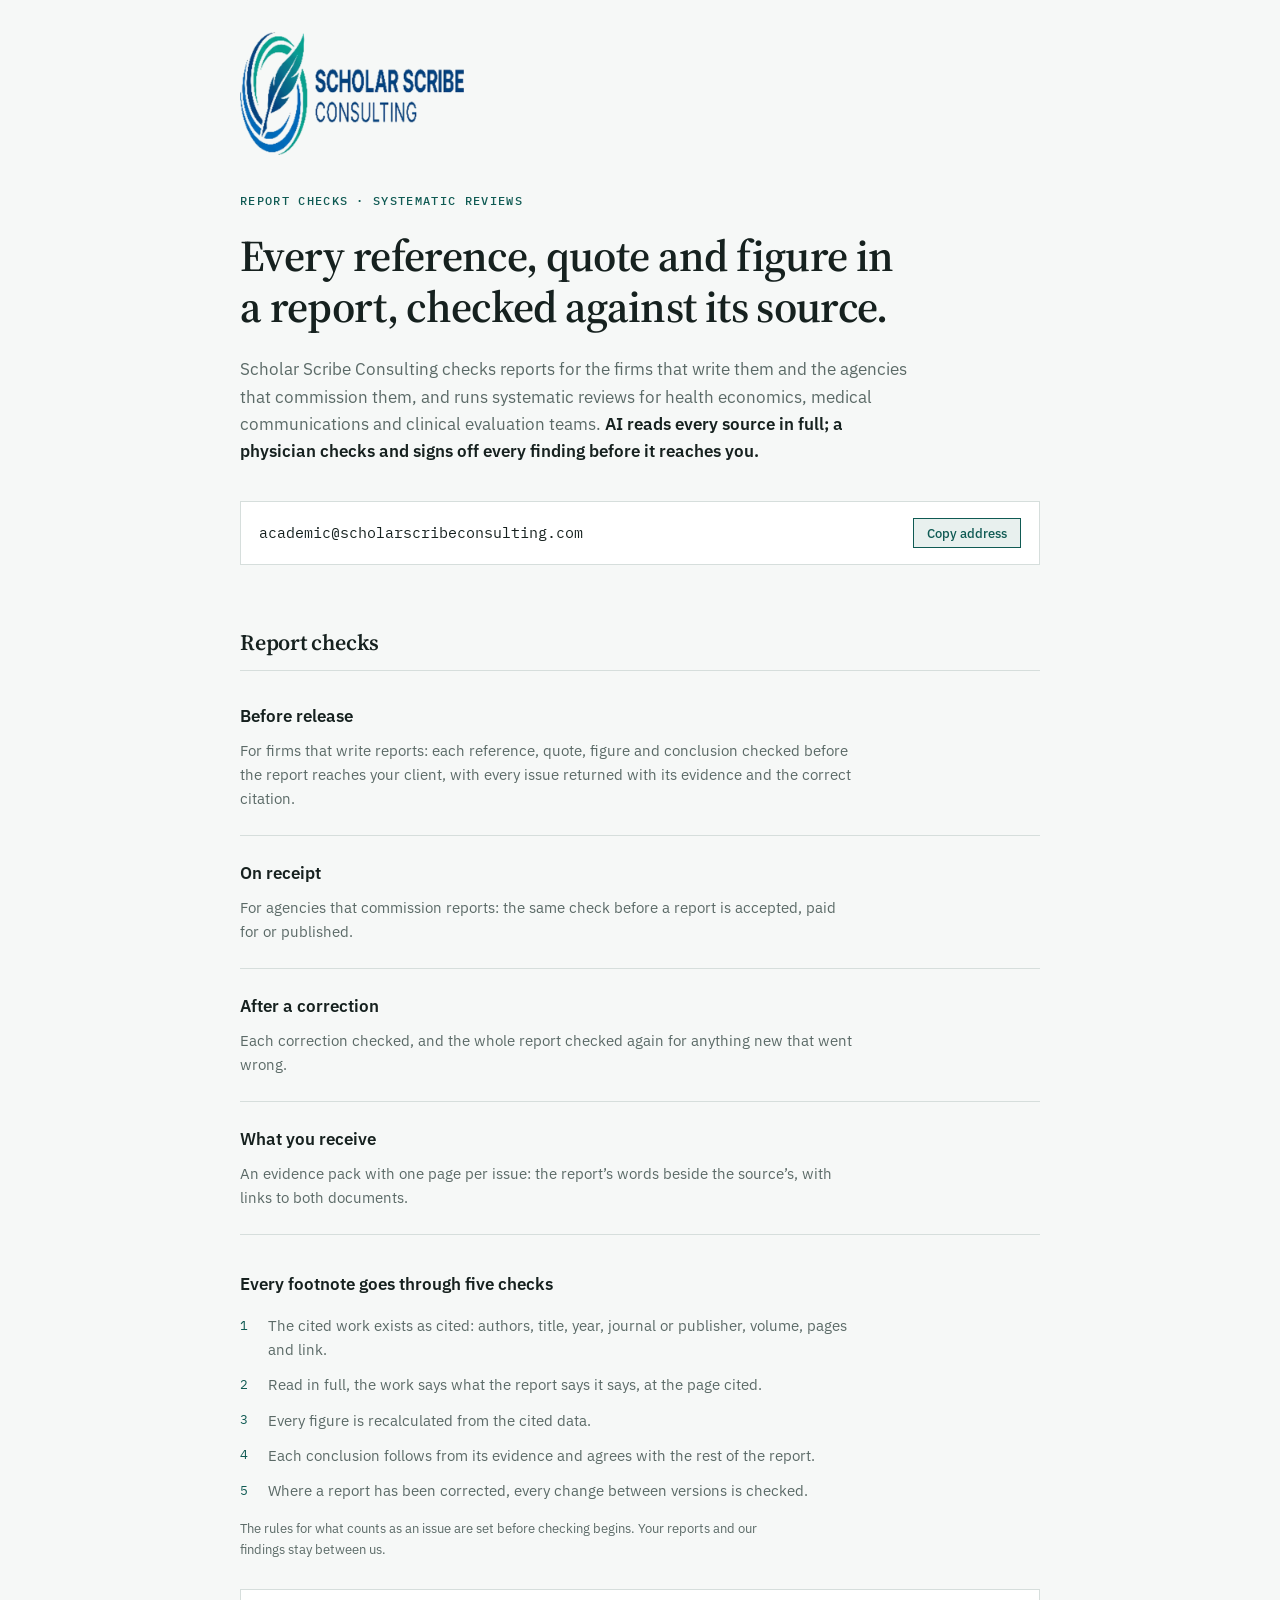
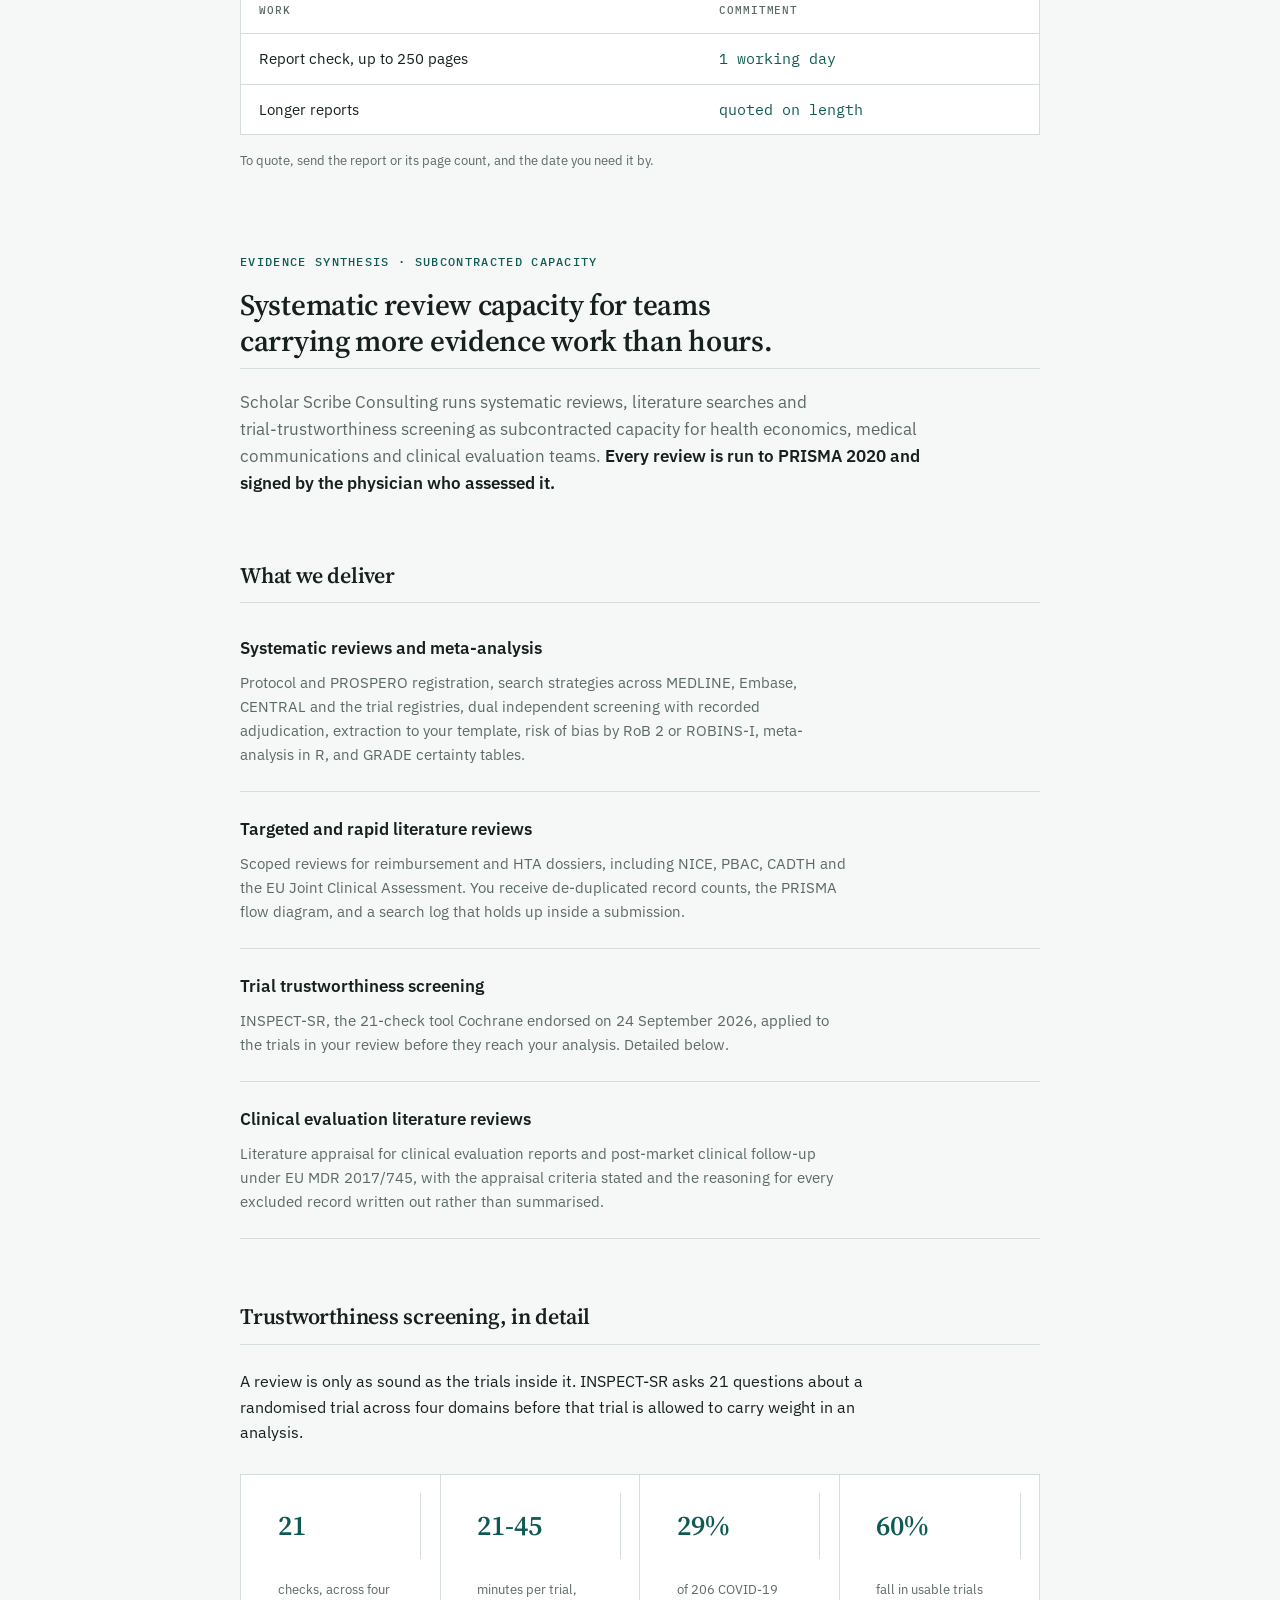
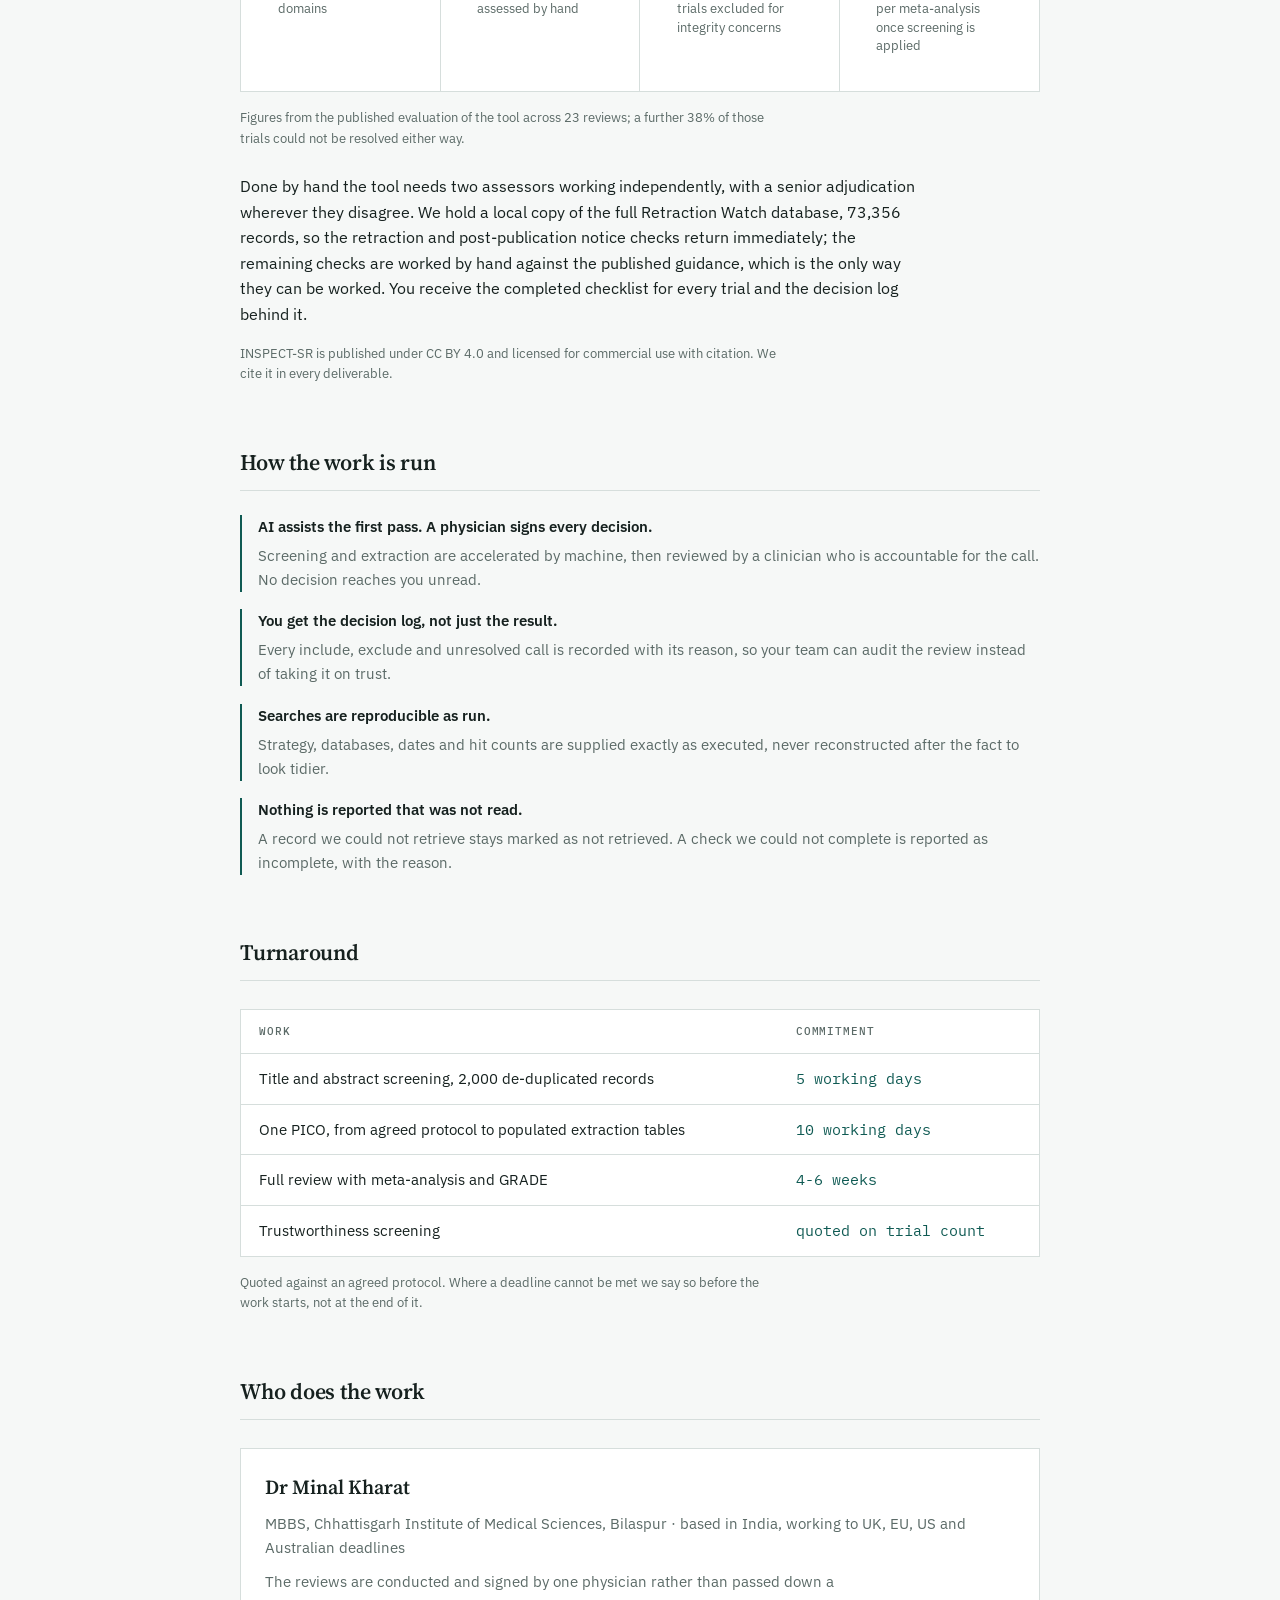
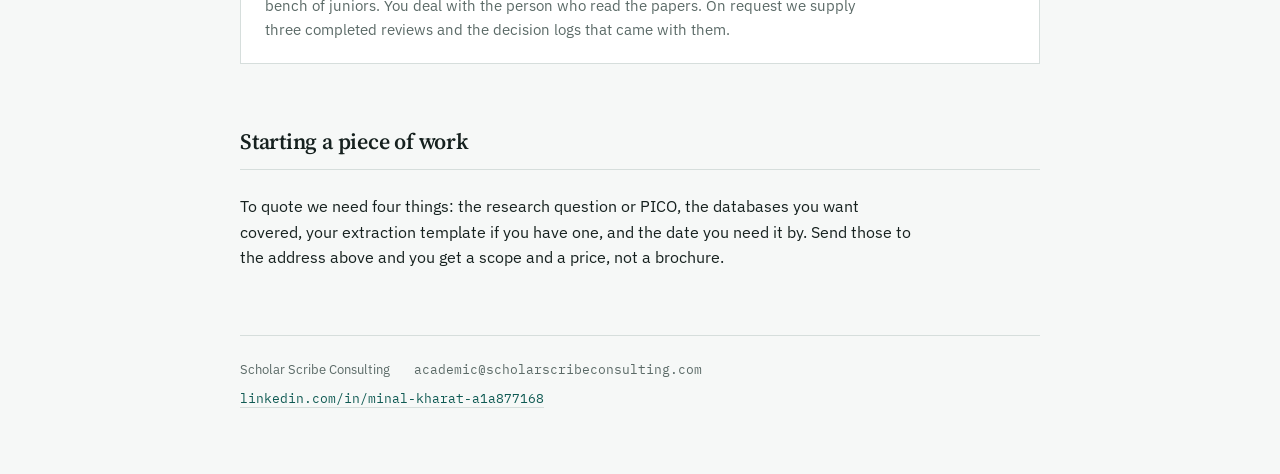
==== index.html @ b0160345 "Scholar Scribe Consulting site Report checks and systematic reviews, with the firm's logo.  Co-Autho" ====
<!doctype html>
<html lang="en">
<head>
<meta charset="utf-8">
<meta name="viewport" content="width=device-width, initial-scale=1">
<title>Scholar Scribe Consulting</title>
<meta name="description" content="Report checks and systematic reviews. Every reference, quote and figure checked against its source, and every finding signed off by a physician.">
<link rel="canonical" href="https://scholarscribeconsulting.com/">
<link rel="icon" type="image/png" href="favicon.png">
<link rel="apple-touch-icon" href="apple-touch-icon.png">
<meta property="og:type" content="website">
<meta property="og:url" content="https://scholarscribeconsulting.com/">
<meta property="og:title" content="Scholar Scribe Consulting">
<meta property="og:description" content="Report checks and systematic reviews. Every reference, quote and figure checked against its source, and every finding signed off by a physician.">
<meta property="og:image" content="https://scholarscribeconsulting.com/preview.jpg">
<meta name="twitter:card" content="summary_large_image">
<meta name="theme-color" content="#f6f8f7">
<link rel="stylesheet" href="https://fonts.googleapis.com/css2?family=Source+Serif+4:opsz,wght@8..60,400;8..60,600;8..60,700&family=IBM+Plex+Sans:wght@400;500;600&family=IBM+Plex+Mono:wght@400;500&display=swap">
<style>
  /* Layout: one 68ch column of running prose, broken by full-width rule-bound grids
     (the deliverables lists and the turnaround tables), in the manner of a methods document. */
  :root {
    --bg:        #f6f8f7;
    --surface:   #ffffff;
    --fg:        #16211f;
    --muted:     #5b6a67;
    --line:      #d6dedc;
    --accent:    #0f5a53;
    --accent-bg: #e8f0ee;
    --flag:      #8a4b12;
    --flag-bg:   #fbf1e5;

    --serif: "Source Serif 4", Georgia, "Times New Roman", serif;
    --sans:  "IBM Plex Sans", "Segoe UI", system-ui, sans-serif;
    --mono:  "IBM Plex Mono", ui-monospace, "Cascadia Mono", Consolas, monospace;
  }
  @media (prefers-color-scheme: dark) {
    :root:not([data-theme="light"]) {
      --bg:        #0f1413;
      --surface:   #171f1d;
      --fg:        #e7ecea;
      --muted:     #9bA8a5;
      --line:      #2a3634;
      --accent:    #5fb8aa;
      --accent-bg: #14302c;
      --flag:      #e0a569;
      --flag-bg:   #2a1f12;
      color-scheme: dark;
    }
  }
  :root[data-theme="dark"] {
    --bg:        #0f1413;
    --surface:   #171f1d;
    --fg:        #e7ecea;
    --muted:     #9bA8a5;
    --line:      #2a3634;
    --accent:    #5fb8aa;
    --accent-bg: #14302c;
    --flag:      #e0a569;
    --flag-bg:   #2a1f12;
    color-scheme: dark;
  }

  body {
    margin: 0;
    background: var(--bg);
    color: var(--fg);
    font-family: var(--sans);
    font-size: 16px;
    line-height: 1.6;
    -webkit-font-smoothing: antialiased;
  }
  .wrap {
    max-width: 50rem;
    margin: 0 auto;
    padding-left: 1.5rem;
    padding-right: 1.5rem;
    padding-block: 2rem 4rem;
  }
  p { margin: 0; max-width: 68ch; }
  h1, h2, h3 { margin: 0; font-family: var(--serif); text-wrap: balance; font-weight: 600; }

  .brand { margin: 0 0 2.25rem; }
  .brand img { display: block; width: 14rem; max-width: 70%; height: auto; }
  @media (prefers-color-scheme: dark) {
    :root:not([data-theme="light"]) .brand img { background: #ffffff; padding: 0.4rem 0.7rem; border-radius: 4px; }
  }
  :root[data-theme="dark"] .brand img { background: #ffffff; padding: 0.4rem 0.7rem; border-radius: 4px; }

  .eyebrow {
    font-family: var(--mono);
    font-size: 0.75rem;
    font-weight: 500;
    letter-spacing: 0.11em;
    text-transform: uppercase;
    color: var(--accent);
    margin: 0 0 1.25rem;
  }
  h1 { font-size: clamp(1.85rem, 5.2vw, 2.75rem); line-height: 1.16; letter-spacing: -0.015em; }
  .lede { margin-top: 1.5rem; font-size: 1.0625rem; color: var(--muted); }
  .lede b { color: var(--fg); font-weight: 600; }

  .contact {
    margin-top: 2.25rem;
    border: 1px solid var(--line);
    background: var(--surface);
    padding: 1rem 1.15rem;
    display: flex;
    flex-wrap: wrap;
    align-items: center;
    gap: 0.75rem 1.25rem;
  }
  .contact .addr { font-family: var(--mono); font-size: 0.9375rem; user-select: all; min-width: 0; overflow-wrap: anywhere; }
  .contact button {
    font-family: var(--sans);
    font-size: 0.8125rem;
    font-weight: 500;
    color: var(--accent);
    background: var(--accent-bg);
    border: 1px solid var(--accent);
    padding: 0.35rem 0.8rem;
    cursor: pointer;
    margin-left: auto;
  }
  .contact button:focus-visible { outline: 2px solid var(--accent); outline-offset: 2px; }

  section { margin-top: 3.75rem; }
  h2 {
    font-size: 1.375rem;
    padding-bottom: 0.6rem;
    border-bottom: 1px solid var(--line);
    letter-spacing: -0.01em;
  }
  .after-h2 { margin-top: 1.5rem; }
  .part { margin-top: 5rem; }
  .part .eyebrow { margin-bottom: 1rem; }
  .part h2 { font-size: clamp(1.45rem, 3.6vw, 1.85rem); line-height: 1.2; }
  .part .lede { margin-top: 1.25rem; }
  .subhead { margin-top: 2.25rem; font-family: var(--sans); font-size: 1.0625rem; font-weight: 600; }

  .deliver { margin-top: 1.75rem; display: grid; gap: 0; }
  .deliver > div { padding: 1.5rem 0; border-bottom: 1px solid var(--line); display: grid; gap: 0.55rem; }
  .deliver > div:first-child { padding-top: 0.25rem; }
  .deliver h3 { font-size: 1.0625rem; font-family: var(--sans); font-weight: 600; }
  .deliver p { font-size: 0.9375rem; color: var(--muted); }

  .checks { margin: 1rem 0 0; padding: 0; list-style: none; counter-reset: chk; display: grid; gap: 0.7rem; }
  .checks li { counter-increment: chk; display: grid; grid-template-columns: 1.75rem 1fr; font-size: 0.9375rem; color: var(--muted); max-width: 68ch; }
  .checks li::before { content: counter(chk); font-family: var(--mono); font-size: 0.8125rem; color: var(--accent); padding-top: 0.1rem; }

  .stats {
    margin-top: 1.75rem;
    display: grid;
    grid-template-columns: repeat(auto-fit, minmax(10.5rem, 1fr));
    border: 1px solid var(--line);
    background: var(--surface);
  }
  .stats div { padding: 1.1rem 1.15rem; border-right: 1px solid var(--line); min-width: 0; }
  .stats div:last-child { border-right: 0; }
  .stats .n { font-family: var(--serif); font-size: 1.75rem; font-weight: 600; color: var(--accent); font-variant-numeric: tabular-nums; line-height: 1.1; }
  .stats .k { font-size: 0.8125rem; color: var(--muted); margin-top: 0.3rem; line-height: 1.45; }

  .conduct { margin-top: 1.5rem; display: grid; gap: 1.1rem; }
  .conduct > div { display: grid; gap: 0.3rem; padding-left: 1rem; border-left: 2px solid var(--accent); }
  .conduct dt { font-weight: 600; font-size: 0.9375rem; }
  .conduct dd { margin: 0; font-size: 0.9375rem; color: var(--muted); }

  .tablewrap { margin-top: 1.75rem; overflow-x: auto; border: 1px solid var(--line); }
  table { border-collapse: collapse; width: 100%; background: var(--surface); font-size: 0.9375rem; }
  th, td { text-align: left; padding: 0.8rem 1.15rem; border-bottom: 1px solid var(--line); vertical-align: top; }
  thead th { font-family: var(--mono); font-size: 0.7rem; font-weight: 500; letter-spacing: 0.08em; text-transform: uppercase; color: var(--muted); }
  tbody tr:last-child td { border-bottom: 0; }
  td:last-child { font-family: var(--mono); white-space: nowrap; font-variant-numeric: tabular-nums; color: var(--accent); }

  .who { margin-top: 1.75rem; border: 1px solid var(--line); background: var(--surface); padding: 1.35rem 1.5rem; display: grid; gap: 0.6rem; }
  .who .nm { font-family: var(--serif); font-size: 1.25rem; font-weight: 600; }
  .who .cr { font-size: 0.9375rem; color: var(--muted); }

  footer { margin-top: 4rem; padding-top: 1.5rem; border-top: 1px solid var(--line); font-size: 0.8125rem; color: var(--muted); display: flex; flex-wrap: wrap; gap: 0.5rem 1.5rem; }
  footer .mono { font-family: var(--mono); overflow-wrap: anywhere; }
  footer a { color: var(--accent); text-decoration: none; border-bottom: 1px solid var(--line); }
  footer a:hover, footer a:focus-visible { border-bottom-color: var(--accent); }
  .note { font-size: 0.8125rem; color: var(--muted); margin-top: 1rem; }
  @media (prefers-reduced-motion: reduce) { * { transition: none !important; animation: none !important; } }
</style>
</head>
<body>
<div class="wrap">

  <header class="brand"><img src="logo.png" alt="Scholar Scribe Consulting" width="560" height="308"></header>

  <p class="eyebrow">Report checks &middot; Systematic reviews</p>
  <h1>Every reference, quote and figure in a report, checked against its source.</h1>
  <p class="lede">Scholar Scribe Consulting checks reports for the firms that write them and the agencies that commission them, and runs systematic reviews for health economics, medical communications and clinical evaluation teams. <b>AI reads every source in full; a physician checks and signs off every finding before it reaches you.</b></p>

  <div class="contact">
    <span class="addr" id="addr">academic@scholarscribeconsulting.com</span>
    <button type="button" id="copy" aria-live="polite">Copy address</button>
  </div>

  <section>
    <h2>Report checks</h2>
    <div class="deliver">
      <div>
        <h3>Before release</h3>
        <p>For firms that write reports: each reference, quote, figure and conclusion checked before the report reaches your client, with every issue returned with its evidence and the correct citation.</p>
      </div>
      <div>
        <h3>On receipt</h3>
        <p>For agencies that commission reports: the same check before a report is accepted, paid for or published.</p>
      </div>
      <div>
        <h3>After a correction</h3>
        <p>Each correction checked, and the whole report checked again for anything new that went wrong.</p>
      </div>
      <div>
        <h3>What you receive</h3>
        <p>An evidence pack with one page per issue: the report&rsquo;s words beside the source&rsquo;s, with links to both documents.</p>
      </div>
    </div>

    <h3 class="subhead">Every footnote goes through five checks</h3>
    <ol class="checks">
      <li>The cited work exists as cited: authors, title, year, journal or publisher, volume, pages and link.</li>
      <li>Read in full, the work says what the report says it says, at the page cited.</li>
      <li>Every figure is recalculated from the cited data.</li>
      <li>Each conclusion follows from its evidence and agrees with the rest of the report.</li>
      <li>Where a report has been corrected, every change between versions is checked.</li>
    </ol>
    <p class="note">The rules for what counts as an issue are set before checking begins. Your reports and our findings stay between us.</p>

    <div class="tablewrap">
      <table>
        <thead><tr><th scope="col">Work</th><th scope="col">Commitment</th></tr></thead>
        <tbody>
          <tr><td>Report check, up to 250 pages</td><td>1 working day</td></tr>
          <tr><td>Longer reports</td><td>quoted on length</td></tr>
        </tbody>
      </table>
    </div>
    <p class="note">To quote, send the report or its page count, and the date you need it by.</p>
  </section>

  <div class="part">
    <p class="eyebrow">Evidence synthesis &middot; subcontracted capacity</p>
    <h2>Systematic review capacity for teams carrying more evidence work than hours.</h2>
    <p class="lede">Scholar Scribe Consulting runs systematic reviews, literature searches and trial&#8209;trustworthiness screening as subcontracted capacity for health economics, medical communications and clinical evaluation teams. <b>Every review is run to PRISMA 2020 and signed by the physician who assessed it.</b></p>
  </div>

  <section>
    <h2>What we deliver</h2>
    <div class="deliver">
      <div>
        <h3>Systematic reviews and meta-analysis</h3>
        <p>Protocol and PROSPERO registration, search strategies across MEDLINE, Embase, CENTRAL and the trial registries, dual independent screening with recorded adjudication, extraction to your template, risk of bias by RoB&nbsp;2 or ROBINS&#8209;I, meta-analysis in R, and GRADE certainty tables.</p>
      </div>
      <div>
        <h3>Targeted and rapid literature reviews</h3>
        <p>Scoped reviews for reimbursement and HTA dossiers, including NICE, PBAC, CADTH and the EU Joint Clinical Assessment. You receive de-duplicated record counts, the PRISMA flow diagram, and a search log that holds up inside a submission.</p>
      </div>
      <div>
        <h3>Trial trustworthiness screening</h3>
        <p>INSPECT&#8209;SR, the 21-check tool Cochrane endorsed on 24 September 2026, applied to the trials in your review before they reach your analysis. Detailed below.</p>
      </div>
      <div>
        <h3>Clinical evaluation literature reviews</h3>
        <p>Literature appraisal for clinical evaluation reports and post-market clinical follow-up under EU MDR 2017/745, with the appraisal criteria stated and the reasoning for every excluded record written out rather than summarised.</p>
      </div>
    </div>
  </section>

  <section>
    <h2>Trustworthiness screening, in detail</h2>
    <p class="after-h2">A review is only as sound as the trials inside it. INSPECT&#8209;SR asks 21 questions about a randomised trial across four domains before that trial is allowed to carry weight in an analysis.</p>

    <div class="stats">
      <div><div class="n">21</div><div class="k">checks, across four domains</div></div>
      <div><div class="n">21-45</div><div class="k">minutes per trial, assessed by hand</div></div>
      <div><div class="n">29%</div><div class="k">of 206 COVID&#8209;19 trials excluded for integrity concerns</div></div>
      <div><div class="n">60%</div><div class="k">fall in usable trials per meta-analysis once screening is applied</div></div>
    </div>

    <p class="note">Figures from the published evaluation of the tool across 23 reviews; a further 38% of those trials could not be resolved either way.</p>

    <p style="margin-top:1.5rem">Done by hand the tool needs two assessors working independently, with a senior adjudication wherever they disagree. We hold a local copy of the full Retraction Watch database, 73,356 records, so the retraction and post-publication notice checks return immediately; the remaining checks are worked by hand against the published guidance, which is the only way they can be worked. You receive the completed checklist for every trial and the decision log behind it.</p>
    <p class="note">INSPECT&#8209;SR is published under CC&nbsp;BY&nbsp;4.0 and licensed for commercial use with citation. We cite it in every deliverable.</p>
  </section>

  <section>
    <h2>How the work is run</h2>
    <dl class="conduct">
      <div>
        <dt>AI assists the first pass. A physician signs every decision.</dt>
        <dd>Screening and extraction are accelerated by machine, then reviewed by a clinician who is accountable for the call. No decision reaches you unread.</dd>
      </div>
      <div>
        <dt>You get the decision log, not just the result.</dt>
        <dd>Every include, exclude and unresolved call is recorded with its reason, so your team can audit the review instead of taking it on trust.</dd>
      </div>
      <div>
        <dt>Searches are reproducible as run.</dt>
        <dd>Strategy, databases, dates and hit counts are supplied exactly as executed, never reconstructed after the fact to look tidier.</dd>
      </div>
      <div>
        <dt>Nothing is reported that was not read.</dt>
        <dd>A record we could not retrieve stays marked as not retrieved. A check we could not complete is reported as incomplete, with the reason.</dd>
      </div>
    </dl>
  </section>

  <section>
    <h2>Turnaround</h2>
    <div class="tablewrap">
      <table>
        <thead><tr><th scope="col">Work</th><th scope="col">Commitment</th></tr></thead>
        <tbody>
          <tr><td>Title and abstract screening, 2,000 de-duplicated records</td><td>5 working days</td></tr>
          <tr><td>One PICO, from agreed protocol to populated extraction tables</td><td>10 working days</td></tr>
          <tr><td>Full review with meta-analysis and GRADE</td><td>4-6 weeks</td></tr>
          <tr><td>Trustworthiness screening</td><td>quoted on trial count</td></tr>
        </tbody>
      </table>
    </div>
    <p class="note">Quoted against an agreed protocol. Where a deadline cannot be met we say so before the work starts, not at the end of it.</p>
  </section>

  <section>
    <h2>Who does the work</h2>
    <div class="who">
      <div class="nm">Dr Minal Kharat</div>
      <div class="cr">MBBS, Chhattisgarh Institute of Medical Sciences, Bilaspur &middot; based in India, working to UK, EU, US and Australian deadlines</div>
      <p class="cr">The reviews are conducted and signed by one physician rather than passed down a bench of juniors. You deal with the person who read the papers. On request we supply three completed reviews and the decision logs that came with them.</p>
    </div>
  </section>

  <section>
    <h2>Starting a piece of work</h2>
    <p class="after-h2">To quote we need four things: the research question or PICO, the databases you want covered, your extraction template if you have one, and the date you need it by. Send those to the address above and you get a scope and a price, not a brochure.</p>
  </section>

  <footer>
    <span>Scholar Scribe Consulting</span>
    <span class="mono">academic@scholarscribeconsulting.com</span>
    <span class="mono"></span>
    <span class="mono"><a href="https://www.linkedin.com/in/minal-kharat-a1a877168">linkedin.com/in/minal-kharat-a1a877168</a></span>
  </footer>
</div>

<script>
  (function () {
    var btn = document.getElementById('copy');
    var addr = document.getElementById('addr');
    if (!btn || !addr) return;
    var label = btn.textContent;
    btn.addEventListener('click', function () {
      var text = addr.textContent.trim();
      var done = function () {
        btn.textContent = 'Copied';
        setTimeout(function () { btn.textContent = label; }, 1800);
      };
      var fallback = function () {
        try {
          var r = document.createRange();
          r.selectNodeContents(addr);
          var s = window.getSelection();
          s.removeAllRanges();
          s.addRange(r);
          btn.textContent = 'Selected, press Ctrl+C';
          setTimeout(function () { btn.textContent = label; }, 2600);
        } catch (e) {
          btn.textContent = label;
        }
      };
      try {
        if (navigator.clipboard && navigator.clipboard.writeText) {
          navigator.clipboard.writeText(text).then(done, fallback);
        } else {
          fallback();
        }
      } catch (e) {
        fallback();
      }
    });
  })();
</script>
</body>
</html>
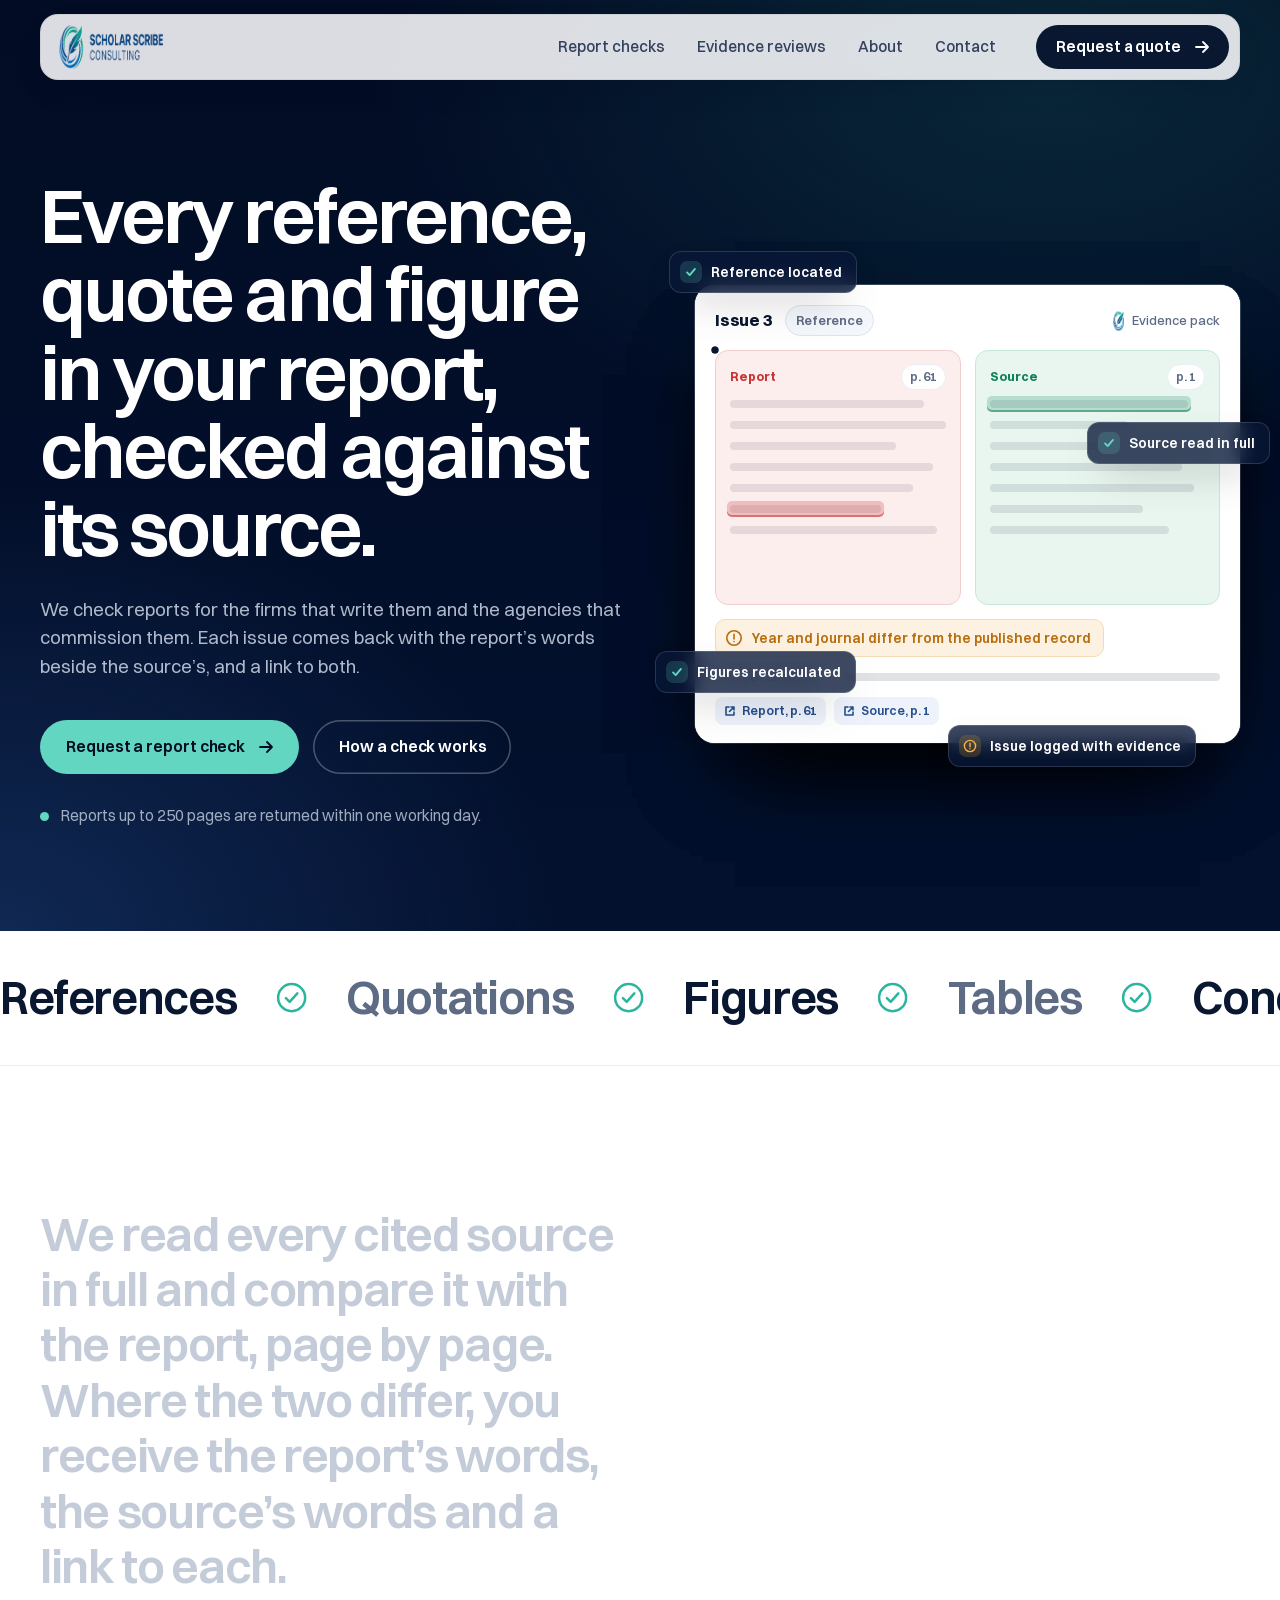
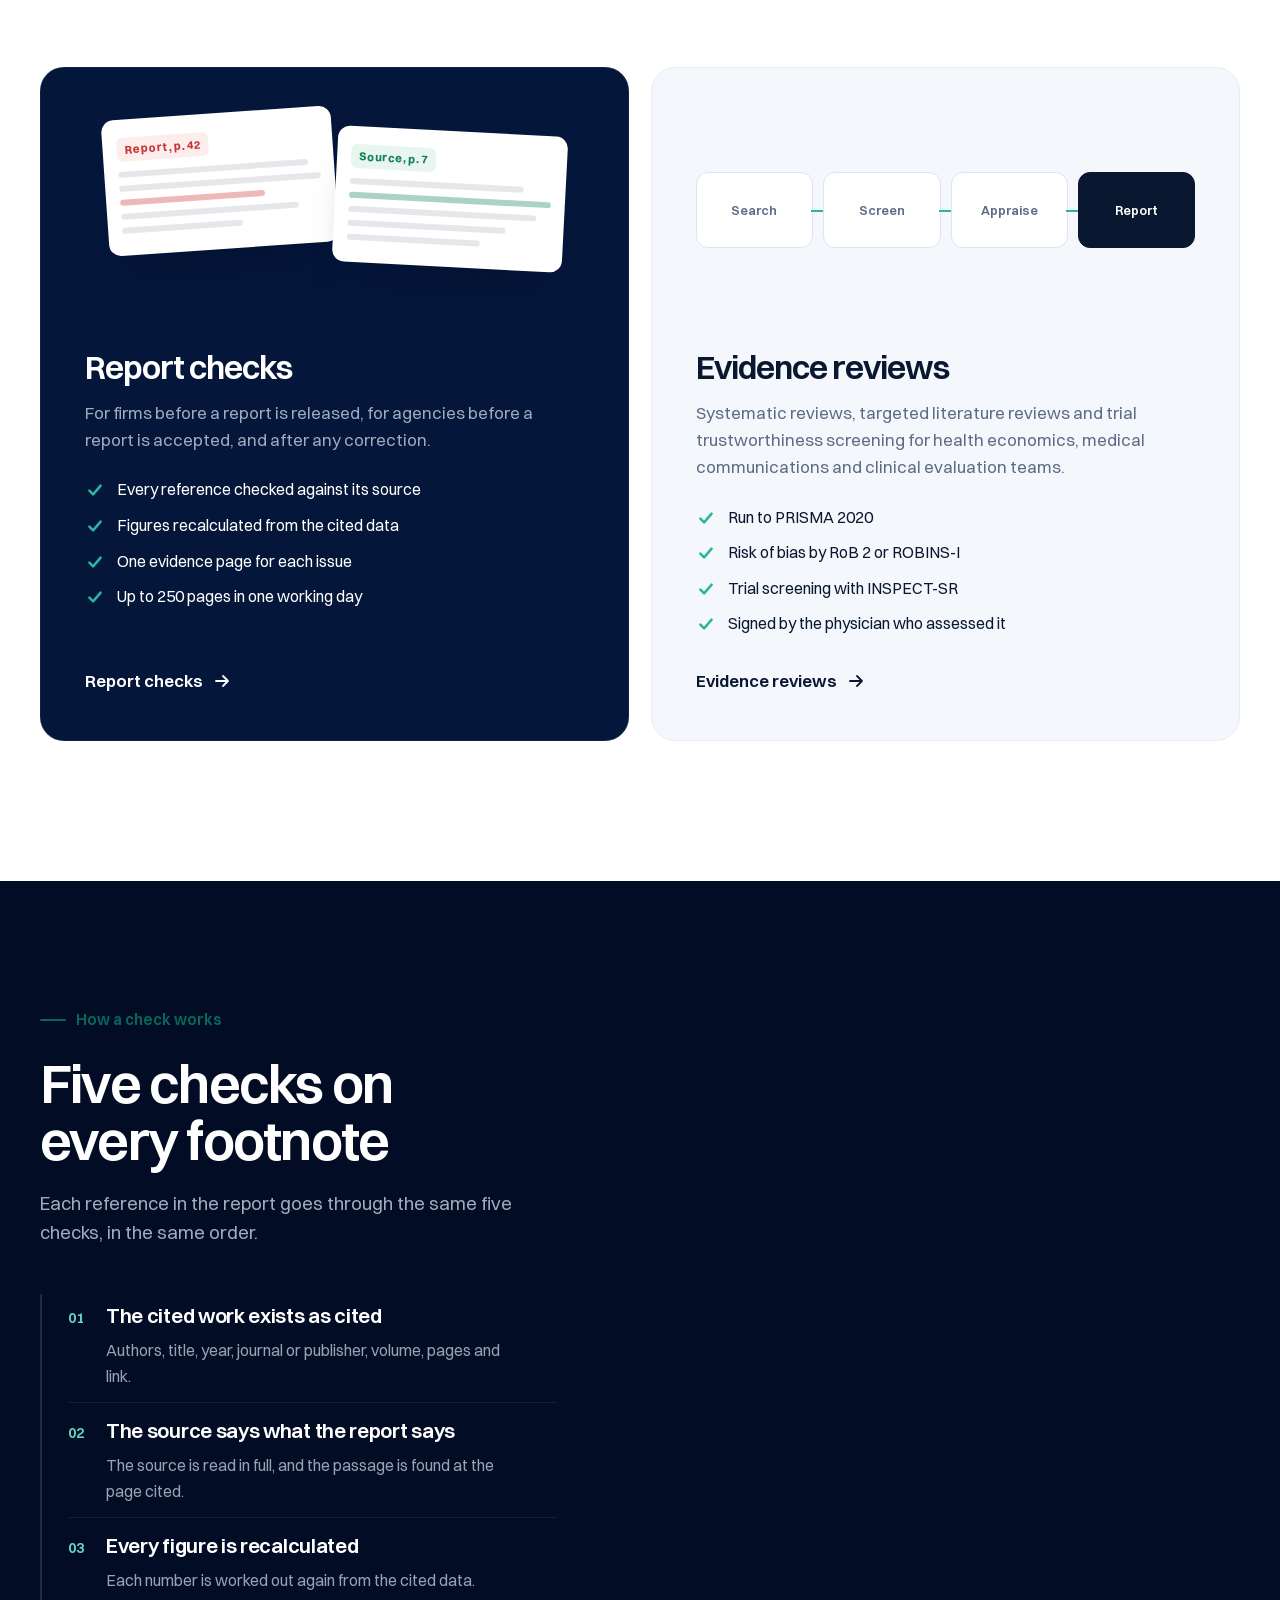
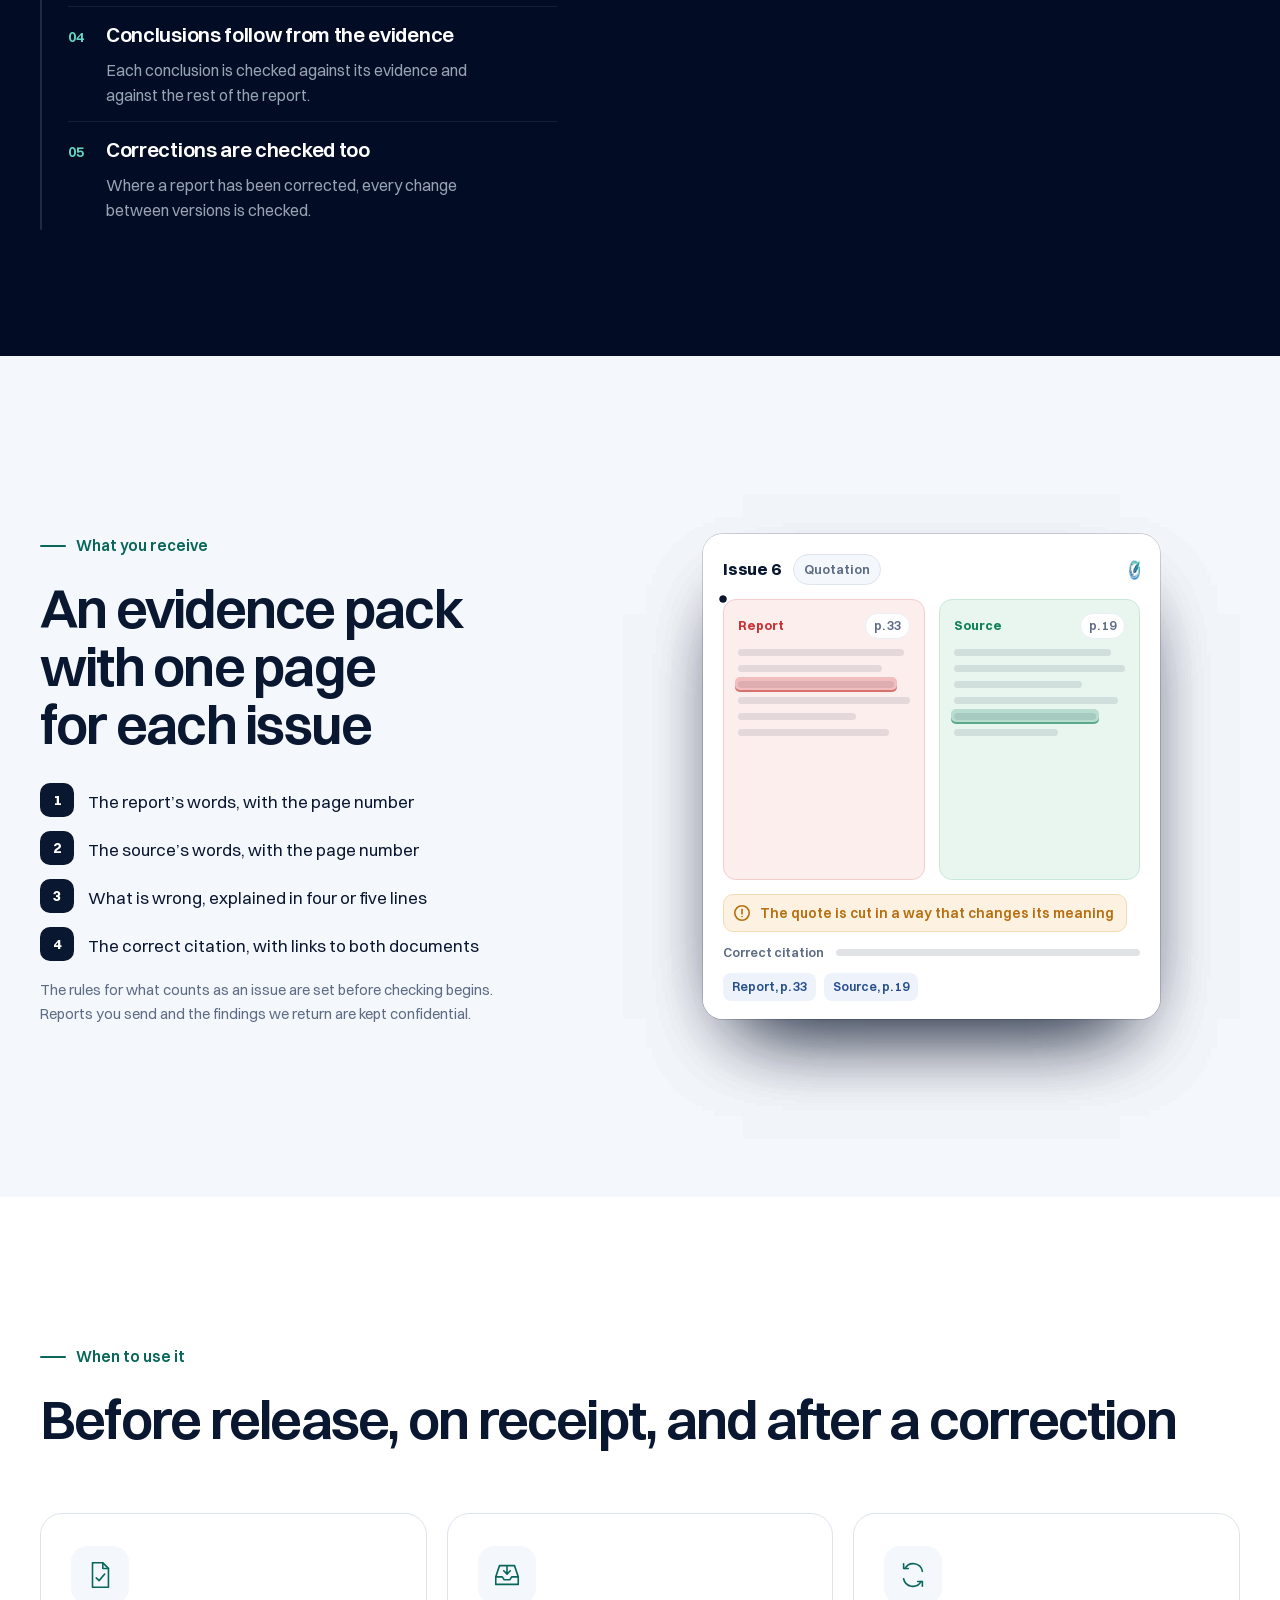
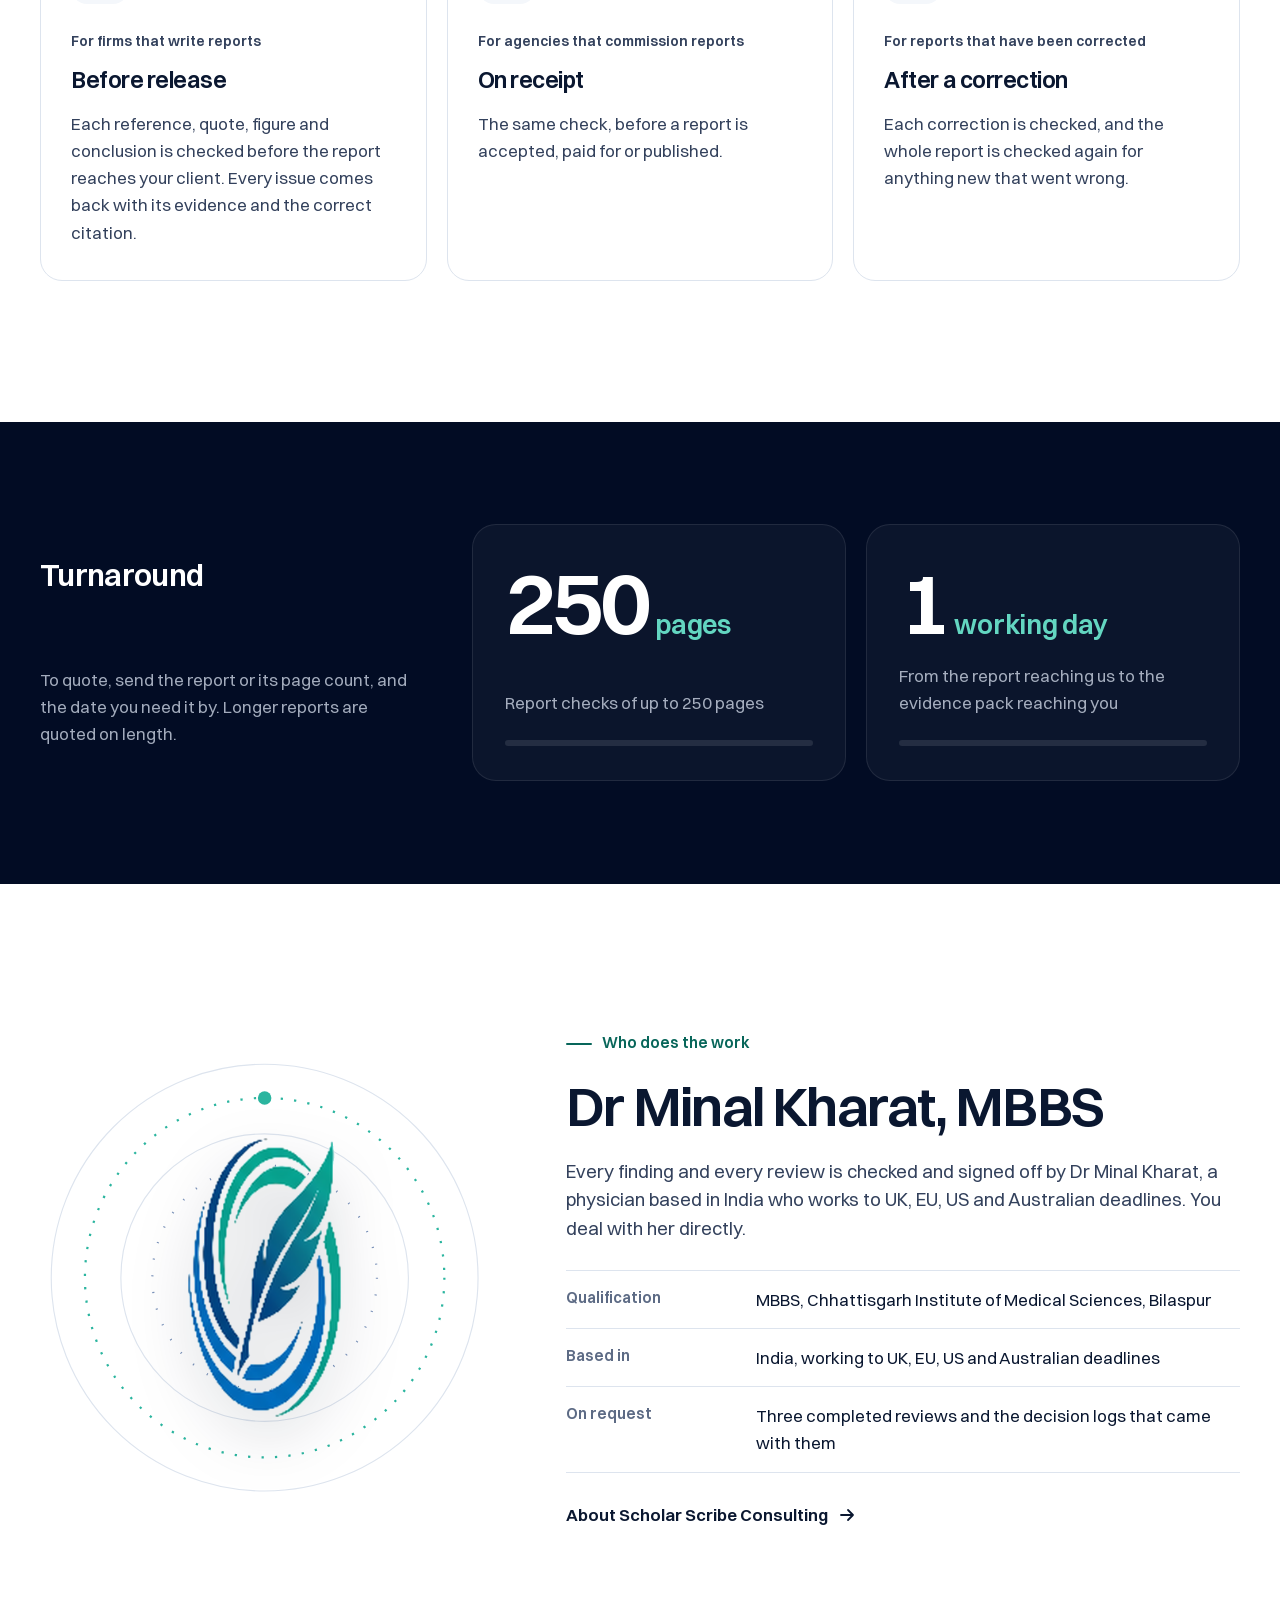
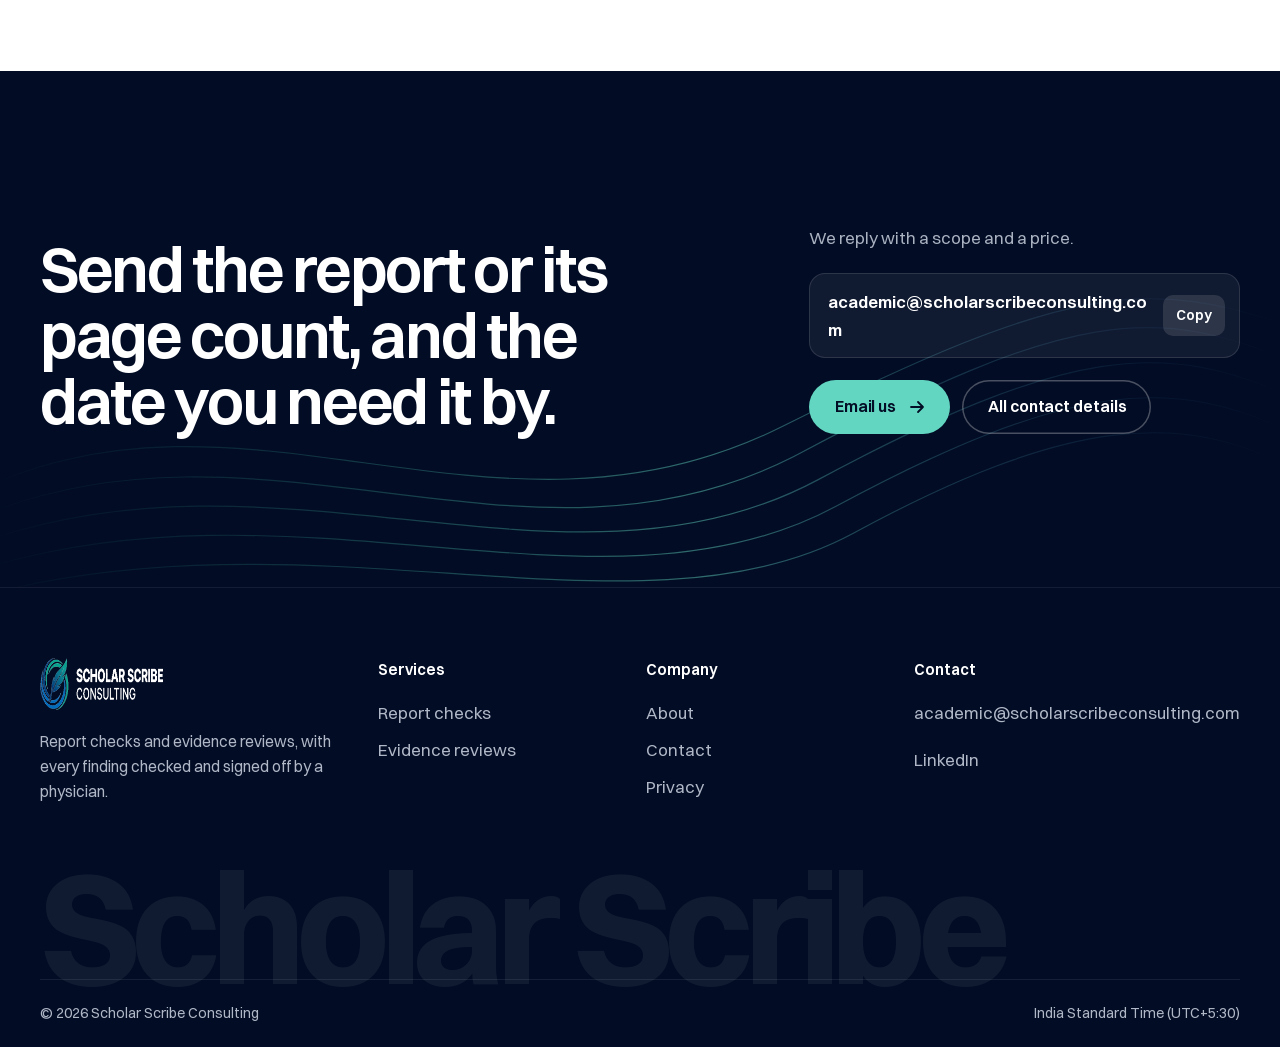
==== commit 08ee988f: "Rebuild the site: six pages, animation, plain copy Home, Report checks, Evidence reviews, About, Con" ====
--- a/index.html
+++ b/index.html
@@ -1,387 +1,459 @@
 <!doctype html>
-<html lang="en">
+<html lang="en-GB">
 <head>
 <meta charset="utf-8">
 <meta name="viewport" content="width=device-width, initial-scale=1">
-<title>Scholar Scribe Consulting</title>
-<meta name="description" content="Report checks and systematic reviews. Every reference, quote and figure checked against its source, and every finding signed off by a physician.">
+<title>Scholar Scribe Consulting | Report checks and evidence reviews</title>
+<meta name="description" content="We check every reference, quotation and figure in a report against its source, and run systematic reviews for health economics, medical communications and clinical evaluation teams.">
 <link rel="canonical" href="https://scholarscribeconsulting.com/">
-<link rel="icon" type="image/png" href="favicon.png">
-<link rel="apple-touch-icon" href="apple-touch-icon.png">
+<link rel="icon" type="image/png" href="/favicon.png">
+<link rel="apple-touch-icon" href="/apple-touch-icon.png">
 <meta property="og:type" content="website">
+<meta property="og:site_name" content="Scholar Scribe Consulting">
 <meta property="og:url" content="https://scholarscribeconsulting.com/">
 <meta property="og:title" content="Scholar Scribe Consulting">
-<meta property="og:description" content="Report checks and systematic reviews. Every reference, quote and figure checked against its source, and every finding signed off by a physician.">
+<meta property="og:description" content="Every reference, quote and figure in your report, checked against its source.">
 <meta property="og:image" content="https://scholarscribeconsulting.com/preview.jpg">
 <meta name="twitter:card" content="summary_large_image">
-<meta name="theme-color" content="#f6f8f7">
-<link rel="stylesheet" href="https://fonts.googleapis.com/css2?family=Source+Serif+4:opsz,wght@8..60,400;8..60,600;8..60,700&family=IBM+Plex+Sans:wght@400;500;600&family=IBM+Plex+Mono:wght@400;500&display=swap">
-<style>
-  /* Layout: one 68ch column of running prose, broken by full-width rule-bound grids
-     (the deliverables lists and the turnaround tables), in the manner of a methods document. */
-  :root {
-    --bg:        #f6f8f7;
-    --surface:   #ffffff;
-    --fg:        #16211f;
-    --muted:     #5b6a67;
-    --line:      #d6dedc;
-    --accent:    #0f5a53;
-    --accent-bg: #e8f0ee;
-    --flag:      #8a4b12;
-    --flag-bg:   #fbf1e5;
-
-    --serif: "Source Serif 4", Georgia, "Times New Roman", serif;
-    --sans:  "IBM Plex Sans", "Segoe UI", system-ui, sans-serif;
-    --mono:  "IBM Plex Mono", ui-monospace, "Cascadia Mono", Consolas, monospace;
-  }
-  @media (prefers-color-scheme: dark) {
-    :root:not([data-theme="light"]) {
-      --bg:        #0f1413;
-      --surface:   #171f1d;
-      --fg:        #e7ecea;
-      --muted:     #9bA8a5;
-      --line:      #2a3634;
-      --accent:    #5fb8aa;
-      --accent-bg: #14302c;
-      --flag:      #e0a569;
-      --flag-bg:   #2a1f12;
-      color-scheme: dark;
-    }
-  }
-  :root[data-theme="dark"] {
-    --bg:        #0f1413;
-    --surface:   #171f1d;
-    --fg:        #e7ecea;
-    --muted:     #9bA8a5;
-    --line:      #2a3634;
-    --accent:    #5fb8aa;
-    --accent-bg: #14302c;
-    --flag:      #e0a569;
-    --flag-bg:   #2a1f12;
-    color-scheme: dark;
-  }
-
-  body {
-    margin: 0;
-    background: var(--bg);
-    color: var(--fg);
-    font-family: var(--sans);
-    font-size: 16px;
-    line-height: 1.6;
-    -webkit-font-smoothing: antialiased;
-  }
-  .wrap {
-    max-width: 50rem;
-    margin: 0 auto;
-    padding-left: 1.5rem;
-    padding-right: 1.5rem;
-    padding-block: 2rem 4rem;
-  }
-  p { margin: 0; max-width: 68ch; }
-  h1, h2, h3 { margin: 0; font-family: var(--serif); text-wrap: balance; font-weight: 600; }
-
-  .brand { margin: 0 0 2.25rem; }
-  .brand img { display: block; width: 14rem; max-width: 70%; height: auto; }
-  @media (prefers-color-scheme: dark) {
-    :root:not([data-theme="light"]) .brand img { background: #ffffff; padding: 0.4rem 0.7rem; border-radius: 4px; }
-  }
-  :root[data-theme="dark"] .brand img { background: #ffffff; padding: 0.4rem 0.7rem; border-radius: 4px; }
-
-  .eyebrow {
-    font-family: var(--mono);
-    font-size: 0.75rem;
-    font-weight: 500;
-    letter-spacing: 0.11em;
-    text-transform: uppercase;
-    color: var(--accent);
-    margin: 0 0 1.25rem;
-  }
-  h1 { font-size: clamp(1.85rem, 5.2vw, 2.75rem); line-height: 1.16; letter-spacing: -0.015em; }
-  .lede { margin-top: 1.5rem; font-size: 1.0625rem; color: var(--muted); }
-  .lede b { color: var(--fg); font-weight: 600; }
-
-  .contact {
-    margin-top: 2.25rem;
-    border: 1px solid var(--line);
-    background: var(--surface);
-    padding: 1rem 1.15rem;
-    display: flex;
-    flex-wrap: wrap;
-    align-items: center;
-    gap: 0.75rem 1.25rem;
-  }
-  .contact .addr { font-family: var(--mono); font-size: 0.9375rem; user-select: all; min-width: 0; overflow-wrap: anywhere; }
-  .contact button {
-    font-family: var(--sans);
-    font-size: 0.8125rem;
-    font-weight: 500;
-    color: var(--accent);
-    background: var(--accent-bg);
-    border: 1px solid var(--accent);
-    padding: 0.35rem 0.8rem;
-    cursor: pointer;
-    margin-left: auto;
-  }
-  .contact button:focus-visible { outline: 2px solid var(--accent); outline-offset: 2px; }
-
-  section { margin-top: 3.75rem; }
-  h2 {
-    font-size: 1.375rem;
-    padding-bottom: 0.6rem;
-    border-bottom: 1px solid var(--line);
-    letter-spacing: -0.01em;
-  }
-  .after-h2 { margin-top: 1.5rem; }
-  .part { margin-top: 5rem; }
-  .part .eyebrow { margin-bottom: 1rem; }
-  .part h2 { font-size: clamp(1.45rem, 3.6vw, 1.85rem); line-height: 1.2; }
-  .part .lede { margin-top: 1.25rem; }
-  .subhead { margin-top: 2.25rem; font-family: var(--sans); font-size: 1.0625rem; font-weight: 600; }
-
-  .deliver { margin-top: 1.75rem; display: grid; gap: 0; }
-  .deliver > div { padding: 1.5rem 0; border-bottom: 1px solid var(--line); display: grid; gap: 0.55rem; }
-  .deliver > div:first-child { padding-top: 0.25rem; }
-  .deliver h3 { font-size: 1.0625rem; font-family: var(--sans); font-weight: 600; }
-  .deliver p { font-size: 0.9375rem; color: var(--muted); }
-
-  .checks { margin: 1rem 0 0; padding: 0; list-style: none; counter-reset: chk; display: grid; gap: 0.7rem; }
-  .checks li { counter-increment: chk; display: grid; grid-template-columns: 1.75rem 1fr; font-size: 0.9375rem; color: var(--muted); max-width: 68ch; }
-  .checks li::before { content: counter(chk); font-family: var(--mono); font-size: 0.8125rem; color: var(--accent); padding-top: 0.1rem; }
-
-  .stats {
-    margin-top: 1.75rem;
-    display: grid;
-    grid-template-columns: repeat(auto-fit, minmax(10.5rem, 1fr));
-    border: 1px solid var(--line);
-    background: var(--surface);
-  }
-  .stats div { padding: 1.1rem 1.15rem; border-right: 1px solid var(--line); min-width: 0; }
-  .stats div:last-child { border-right: 0; }
-  .stats .n { font-family: var(--serif); font-size: 1.75rem; font-weight: 600; color: var(--accent); font-variant-numeric: tabular-nums; line-height: 1.1; }
-  .stats .k { font-size: 0.8125rem; color: var(--muted); margin-top: 0.3rem; line-height: 1.45; }
-
-  .conduct { margin-top: 1.5rem; display: grid; gap: 1.1rem; }
-  .conduct > div { display: grid; gap: 0.3rem; padding-left: 1rem; border-left: 2px solid var(--accent); }
-  .conduct dt { font-weight: 600; font-size: 0.9375rem; }
-  .conduct dd { margin: 0; font-size: 0.9375rem; color: var(--muted); }
-
-  .tablewrap { margin-top: 1.75rem; overflow-x: auto; border: 1px solid var(--line); }
-  table { border-collapse: collapse; width: 100%; background: var(--surface); font-size: 0.9375rem; }
-  th, td { text-align: left; padding: 0.8rem 1.15rem; border-bottom: 1px solid var(--line); vertical-align: top; }
-  thead th { font-family: var(--mono); font-size: 0.7rem; font-weight: 500; letter-spacing: 0.08em; text-transform: uppercase; color: var(--muted); }
-  tbody tr:last-child td { border-bottom: 0; }
-  td:last-child { font-family: var(--mono); white-space: nowrap; font-variant-numeric: tabular-nums; color: var(--accent); }
-
-  .who { margin-top: 1.75rem; border: 1px solid var(--line); background: var(--surface); padding: 1.35rem 1.5rem; display: grid; gap: 0.6rem; }
-  .who .nm { font-family: var(--serif); font-size: 1.25rem; font-weight: 600; }
-  .who .cr { font-size: 0.9375rem; color: var(--muted); }
-
-  footer { margin-top: 4rem; padding-top: 1.5rem; border-top: 1px solid var(--line); font-size: 0.8125rem; color: var(--muted); display: flex; flex-wrap: wrap; gap: 0.5rem 1.5rem; }
-  footer .mono { font-family: var(--mono); overflow-wrap: anywhere; }
-  footer a { color: var(--accent); text-decoration: none; border-bottom: 1px solid var(--line); }
-  footer a:hover, footer a:focus-visible { border-bottom-color: var(--accent); }
-  .note { font-size: 0.8125rem; color: var(--muted); margin-top: 1rem; }
-  @media (prefers-reduced-motion: reduce) { * { transition: none !important; animation: none !important; } }
-</style>
+<meta name="theme-color" content="#020c24">
+<link rel="preload" href="/assets/fonts/switzer-600.woff2" as="font" type="font/woff2" crossorigin>
+<link rel="preload" href="/assets/fonts/switzer-400.woff2" as="font" type="font/woff2" crossorigin>
+<link rel="stylesheet" href="/assets/css/site.css">
+<script>(function(){var h=document.documentElement;h.classList.add('js');try{var s=sessionStorage,r=matchMedia('(prefers-reduced-motion: reduce)').matches;if(!s.getItem('ss-seen')){s.setItem('ss-seen','1');if(!r)h.classList.add('is-intro');}else if(s.getItem('ss-enter')){s.removeItem('ss-enter');if(!r)h.classList.add('is-entering');}}catch(e){}setTimeout(function(){if(!window.__ssReady)h.classList.add('reveal-all');},3500);})();</script>
+<script src="/assets/vendor/gsap.min.js" defer></script>
+<script src="/assets/vendor/ScrollTrigger.min.js" defer></script>
+<script src="/assets/vendor/SplitText.min.js" defer></script>
+<script src="/assets/vendor/lenis.min.js" defer></script>
+<script src="/assets/js/site.js" defer></script>
+<script type="application/ld+json">{"@context":"https://schema.org","@type":"ProfessionalService","name":"Scholar Scribe Consulting","url":"https://scholarscribeconsulting.com/","logo":"https://scholarscribeconsulting.com/logo.png","image":"https://scholarscribeconsulting.com/preview.jpg","email":"academic@scholarscribeconsulting.com","telephone":"","description":"Report checks and evidence reviews.","sameAs":["https://www.linkedin.com/in/minal-kharat-a1a877168"]}</script>
 </head>
 <body>
-<div class="wrap">
-
-  <header class="brand"><img src="logo.png" alt="Scholar Scribe Consulting" width="560" height="308"></header>
-
-  <p class="eyebrow">Report checks &middot; Systematic reviews</p>
-  <h1>Every reference, quote and figure in a report, checked against its source.</h1>
-  <p class="lede">Scholar Scribe Consulting checks reports for the firms that write them and the agencies that commission them, and runs systematic reviews for health economics, medical communications and clinical evaluation teams. <b>AI reads every source in full; a physician checks and signs off every finding before it reaches you.</b></p>
-
-  <div class="contact">
-    <span class="addr" id="addr">academic@scholarscribeconsulting.com</span>
-    <button type="button" id="copy" aria-live="polite">Copy address</button>
+<!--#header-->
+<a class="skip-link" href="#main">Skip to content</a>
+<div class="progress" aria-hidden="true"></div>
+
+<header class="site-header">
+  <nav class="nav" aria-label="Main">
+    <a class="nav__logo" href="/" aria-label="Scholar Scribe Consulting, home"><img src="/assets/img/lockup.png" alt="Scholar Scribe Consulting" width="474" height="200"></a>
+    <div class="nav__links">
+      <a href="/report-checks/">Report checks</a>
+      <a href="/evidence-reviews/">Evidence reviews</a>
+      <a href="/about/">About</a>
+      <a href="/contact/">Contact</a>
+    </div>
+    <a class="btn btn--sm nav__cta" href="/contact/" data-magnetic>Request a quote<span class="btn__arrow" aria-hidden="true"><svg viewBox="0 0 18 18" fill="none" stroke="currentColor" stroke-width="1.8" stroke-linecap="round" stroke-linejoin="round"><path d="M3 9h12M10 4l5 5-5 5"/></svg><svg viewBox="0 0 18 18" fill="none" stroke="currentColor" stroke-width="1.8" stroke-linecap="round" stroke-linejoin="round"><path d="M3 9h12M10 4l5 5-5 5"/></svg></span></a>
+    <button class="nav__burger" type="button" aria-label="Open menu" aria-expanded="false" aria-controls="menu"><span></span><span></span></button>
+  </nav>
+</header>
+<div class="menu" id="menu" aria-hidden="true">
+  <nav class="menu__links" aria-label="Mobile">
+    <a href="/"><span>Home</span></a>
+    <a href="/report-checks/"><span>Report checks</span></a>
+    <a href="/evidence-reviews/"><span>Evidence reviews</span></a>
+    <a href="/about/"><span>About</span></a>
+    <a href="/contact/"><span>Contact</span></a>
+  </nav>
+  <div class="menu__meta">
+    <a href="mailto:academic@scholarscribeconsulting.com">academic@scholarscribeconsulting.com</a>
+    <a href="tel:"></a>
   </div>
-
-  <section>
-    <h2>Report checks</h2>
-    <div class="deliver">
+</div>
+<div class="curtain" aria-hidden="true"><img class="curtain__mark" src="/assets/img/mark.png" alt="" width="386" height="706"></div>
+<!--/#header-->
+
+<main id="main">
+
+  <section class="hero">
+    <div class="hero__plane" aria-hidden="true"><canvas></canvas></div>
+    <div class="container hero__inner">
+      <div class="hero__copy">
+        <h1 class="h-display" data-split>Every reference, quote and figure in your report, checked against its source.</h1>
+        <p class="lead hero__lead" data-reveal>We check reports for the firms that write them and the agencies that commission them. Each issue comes back with the report&rsquo;s words beside the source&rsquo;s, and a link to both.</p>
+        <div class="hero__actions" data-reveal data-delay=".1">
+          <a class="btn btn--accent" href="/contact/" data-magnetic>Request a report check<span class="btn__arrow" aria-hidden="true"><svg viewBox="0 0 18 18" fill="none" stroke="currentColor" stroke-width="1.8" stroke-linecap="round" stroke-linejoin="round"><path d="M3 9h12M10 4l5 5-5 5"/></svg><svg viewBox="0 0 18 18" fill="none" stroke="currentColor" stroke-width="1.8" stroke-linecap="round" stroke-linejoin="round"><path d="M3 9h12M10 4l5 5-5 5"/></svg></span></a>
+          <a class="btn btn--ghost" href="#checks">How a check works</a>
+        </div>
+        <p class="hero__note" data-reveal data-delay=".2"><i aria-hidden="true"></i>Reports up to 250 pages are returned within one working day.</p>
+      </div>
+
+      <div class="stack" data-stack aria-hidden="true">
+        <div class="stack__inner">
+          <article class="ecard">
+            <div class="ecard__head"><span class="ecard__num">Issue 1</span><span class="ecard__type">Quotation</span><span class="ecard__brand"><img src="/assets/img/mark.png" alt="" width="386" height="706"><span>Evidence pack</span></span></div>
+            <div class="ecard__panes">
+              <div class="pane pane--report"><div class="pane__head"><span>Report</span><span class="pane__page">p. 42</span></div>
+                <div class="ln" style="width:92%"></div><div class="ln" style="width:100%"></div><div class="ln ln--hl" style="width:86%"><i></i></div><div class="ln" style="width:97%"></div><div class="ln" style="width:74%"></div><div class="ln" style="width:90%"></div><div class="ln" style="width:62%"></div></div>
+              <div class="pane pane--source"><div class="pane__head"><span>Source</span><span class="pane__page">p. 7</span></div>
+                <div class="ln" style="width:88%"></div><div class="ln" style="width:96%"></div><div class="ln" style="width:100%"></div><div class="ln ln--hl" style="width:79%"><i></i></div><div class="ln" style="width:94%"></div><div class="ln" style="width:68%"></div><div class="ln" style="width:85%"></div></div>
+              <svg class="ecard__wire"><path pathLength="1"/><circle r="3.5"/><circle r="3.5"/></svg>
+            </div>
+            <div class="ecard__foot">
+              <span class="verdict"><svg viewBox="0 0 20 20" fill="none" stroke="currentColor" stroke-width="1.8" stroke-linecap="round"><circle cx="10" cy="10" r="8"/><path d="M10 6v5M10 14h.01"/></svg>The quoted words are not in the source</span>
+              <div class="ecard__cite"><span>Correct citation</span><div class="ln" style="width:100%"></div></div>
+              <div class="ecard__links"><span><svg viewBox="0 0 12 12" fill="none" stroke="currentColor" stroke-width="1.6" stroke-linecap="round" stroke-linejoin="round"><path d="M5 2H2v8h8V7M7 2h3v3M10 2L5.5 6.5"/></svg>Report, p. 42</span><span><svg viewBox="0 0 12 12" fill="none" stroke="currentColor" stroke-width="1.6" stroke-linecap="round" stroke-linejoin="round"><path d="M5 2H2v8h8V7M7 2h3v3M10 2L5.5 6.5"/></svg>Source, p. 7</span></div>
+            </div>
+          </article>
+          <article class="ecard">
+            <div class="ecard__head"><span class="ecard__num">Issue 2</span><span class="ecard__type">Figure</span><span class="ecard__brand"><img src="/assets/img/mark.png" alt="" width="386" height="706"><span>Evidence pack</span></span></div>
+            <div class="ecard__panes">
+              <div class="pane pane--report"><div class="pane__head"><span>Report</span><span class="pane__page">p. 18</span></div>
+                <div class="ln" style="width:95%"></div><div class="ln ln--hl" style="width:82%"><i></i></div><div class="ln" style="width:100%"></div><div class="ln" style="width:91%"></div><div class="ln" style="width:66%"></div><div class="ln" style="width:97%"></div><div class="ln" style="width:80%"></div></div>
+              <div class="pane pane--source"><div class="pane__head"><span>Source</span><span class="pane__page">p. 3</span></div>
+                <div class="ln" style="width:100%"></div><div class="ln" style="width:84%"></div><div class="ln" style="width:93%"></div><div class="ln" style="width:72%"></div><div class="ln ln--hl" style="width:88%"><i></i></div><div class="ln" style="width:96%"></div><div class="ln" style="width:58%"></div></div>
+              <svg class="ecard__wire"><path pathLength="1"/><circle r="3.5"/><circle r="3.5"/></svg>
+            </div>
+            <div class="ecard__foot">
+              <span class="verdict"><svg viewBox="0 0 20 20" fill="none" stroke="currentColor" stroke-width="1.8" stroke-linecap="round"><circle cx="10" cy="10" r="8"/><path d="M10 6v5M10 14h.01"/></svg>The figure differs from the source table</span>
+              <div class="ecard__cite"><span>Correct citation</span><div class="ln" style="width:100%"></div></div>
+              <div class="ecard__links"><span><svg viewBox="0 0 12 12" fill="none" stroke="currentColor" stroke-width="1.6" stroke-linecap="round" stroke-linejoin="round"><path d="M5 2H2v8h8V7M7 2h3v3M10 2L5.5 6.5"/></svg>Report, p. 18</span><span><svg viewBox="0 0 12 12" fill="none" stroke="currentColor" stroke-width="1.6" stroke-linecap="round" stroke-linejoin="round"><path d="M5 2H2v8h8V7M7 2h3v3M10 2L5.5 6.5"/></svg>Source, p. 3</span></div>
+            </div>
+          </article>
+          <article class="ecard">
+            <div class="ecard__head"><span class="ecard__num">Issue 3</span><span class="ecard__type">Reference</span><span class="ecard__brand"><img src="/assets/img/mark.png" alt="" width="386" height="706"><span>Evidence pack</span></span></div>
+            <div class="ecard__panes">
+              <div class="pane pane--report"><div class="pane__head"><span>Report</span><span class="pane__page">p. 61</span></div>
+                <div class="ln" style="width:90%"></div><div class="ln" style="width:100%"></div><div class="ln" style="width:77%"></div><div class="ln" style="width:94%"></div><div class="ln" style="width:85%"></div><div class="ln ln--hl" style="width:70%"><i></i></div><div class="ln" style="width:96%"></div></div>
+              <div class="pane pane--source"><div class="pane__head"><span>Source</span><span class="pane__page">p. 1</span></div>
+                <div class="ln ln--hl" style="width:92%"><i></i></div><div class="ln" style="width:64%"></div><div class="ln" style="width:100%"></div><div class="ln" style="width:89%"></div><div class="ln" style="width:95%"></div><div class="ln" style="width:71%"></div><div class="ln" style="width:83%"></div></div>
+              <svg class="ecard__wire"><path pathLength="1"/><circle r="3.5"/><circle r="3.5"/></svg>
+            </div>
+            <div class="ecard__foot">
+              <span class="verdict"><svg viewBox="0 0 20 20" fill="none" stroke="currentColor" stroke-width="1.8" stroke-linecap="round"><circle cx="10" cy="10" r="8"/><path d="M10 6v5M10 14h.01"/></svg>Year and journal differ from the published record</span>
+              <div class="ecard__cite"><span>Correct citation</span><div class="ln" style="width:100%"></div></div>
+              <div class="ecard__links"><span><svg viewBox="0 0 12 12" fill="none" stroke="currentColor" stroke-width="1.6" stroke-linecap="round" stroke-linejoin="round"><path d="M5 2H2v8h8V7M7 2h3v3M10 2L5.5 6.5"/></svg>Report, p. 61</span><span><svg viewBox="0 0 12 12" fill="none" stroke="currentColor" stroke-width="1.6" stroke-linecap="round" stroke-linejoin="round"><path d="M5 2H2v8h8V7M7 2h3v3M10 2L5.5 6.5"/></svg>Source, p. 1</span></div>
+            </div>
+          </article>
+        </div>
+        <span class="fchip fchip--a"><b><svg viewBox="0 0 16 16" fill="none" stroke="currentColor" stroke-width="2.2" stroke-linecap="round" stroke-linejoin="round"><path d="M3.5 8.5l3 3 6-7"/></svg></b>Reference located</span>
+        <span class="fchip fchip--b"><b><svg viewBox="0 0 16 16" fill="none" stroke="currentColor" stroke-width="2.2" stroke-linecap="round" stroke-linejoin="round"><path d="M3.5 8.5l3 3 6-7"/></svg></b>Source read in full</span>
+        <span class="fchip fchip--c"><b><svg viewBox="0 0 16 16" fill="none" stroke="currentColor" stroke-width="2.2" stroke-linecap="round" stroke-linejoin="round"><path d="M3.5 8.5l3 3 6-7"/></svg></b>Figures recalculated</span>
+        <span class="fchip fchip--d fchip--issue"><b><svg viewBox="0 0 20 20" fill="none" stroke="currentColor" stroke-width="2" stroke-linecap="round"><circle cx="10" cy="10" r="8"/><path d="M10 6v5M10 14h.01"/></svg></b>Issue logged with evidence</span>
+      </div>
+    </div>
+  </section>
+
+  <div class="ticker" aria-hidden="true">
+    <div class="ticker__track">
+      <div class="ticker__group" style="display:flex">
+        <span class="ticker__item">References<svg viewBox="0 0 32 32" fill="none" stroke="currentColor" stroke-width="2.4" stroke-linecap="round" stroke-linejoin="round"><circle cx="16" cy="16" r="13"/><path d="M10.5 16.5l3.6 3.6 7.4-8.2"/></svg></span>
+        <span class="ticker__item">Quotations<svg viewBox="0 0 32 32" fill="none" stroke="currentColor" stroke-width="2.4" stroke-linecap="round" stroke-linejoin="round"><circle cx="16" cy="16" r="13"/><path d="M10.5 16.5l3.6 3.6 7.4-8.2"/></svg></span>
+        <span class="ticker__item">Figures<svg viewBox="0 0 32 32" fill="none" stroke="currentColor" stroke-width="2.4" stroke-linecap="round" stroke-linejoin="round"><circle cx="16" cy="16" r="13"/><path d="M10.5 16.5l3.6 3.6 7.4-8.2"/></svg></span>
+        <span class="ticker__item">Tables<svg viewBox="0 0 32 32" fill="none" stroke="currentColor" stroke-width="2.4" stroke-linecap="round" stroke-linejoin="round"><circle cx="16" cy="16" r="13"/><path d="M10.5 16.5l3.6 3.6 7.4-8.2"/></svg></span>
+        <span class="ticker__item">Conclusions<svg viewBox="0 0 32 32" fill="none" stroke="currentColor" stroke-width="2.4" stroke-linecap="round" stroke-linejoin="round"><circle cx="16" cy="16" r="13"/><path d="M10.5 16.5l3.6 3.6 7.4-8.2"/></svg></span>
+        <span class="ticker__item">Corrections<svg viewBox="0 0 32 32" fill="none" stroke="currentColor" stroke-width="2.4" stroke-linecap="round" stroke-linejoin="round"><circle cx="16" cy="16" r="13"/><path d="M10.5 16.5l3.6 3.6 7.4-8.2"/></svg></span>
+        <span class="ticker__item">Citation details<svg viewBox="0 0 32 32" fill="none" stroke="currentColor" stroke-width="2.4" stroke-linecap="round" stroke-linejoin="round"><circle cx="16" cy="16" r="13"/><path d="M10.5 16.5l3.6 3.6 7.4-8.2"/></svg></span>
+        <span class="ticker__item">Links<svg viewBox="0 0 32 32" fill="none" stroke="currentColor" stroke-width="2.4" stroke-linecap="round" stroke-linejoin="round"><circle cx="16" cy="16" r="13"/><path d="M10.5 16.5l3.6 3.6 7.4-8.2"/></svg></span>
+      </div>
+      <div class="ticker__group" style="display:flex">
+        <span class="ticker__item">References<svg viewBox="0 0 32 32" fill="none" stroke="currentColor" stroke-width="2.4" stroke-linecap="round" stroke-linejoin="round"><circle cx="16" cy="16" r="13"/><path d="M10.5 16.5l3.6 3.6 7.4-8.2"/></svg></span>
+        <span class="ticker__item">Quotations<svg viewBox="0 0 32 32" fill="none" stroke="currentColor" stroke-width="2.4" stroke-linecap="round" stroke-linejoin="round"><circle cx="16" cy="16" r="13"/><path d="M10.5 16.5l3.6 3.6 7.4-8.2"/></svg></span>
+        <span class="ticker__item">Figures<svg viewBox="0 0 32 32" fill="none" stroke="currentColor" stroke-width="2.4" stroke-linecap="round" stroke-linejoin="round"><circle cx="16" cy="16" r="13"/><path d="M10.5 16.5l3.6 3.6 7.4-8.2"/></svg></span>
+        <span class="ticker__item">Tables<svg viewBox="0 0 32 32" fill="none" stroke="currentColor" stroke-width="2.4" stroke-linecap="round" stroke-linejoin="round"><circle cx="16" cy="16" r="13"/><path d="M10.5 16.5l3.6 3.6 7.4-8.2"/></svg></span>
+        <span class="ticker__item">Conclusions<svg viewBox="0 0 32 32" fill="none" stroke="currentColor" stroke-width="2.4" stroke-linecap="round" stroke-linejoin="round"><circle cx="16" cy="16" r="13"/><path d="M10.5 16.5l3.6 3.6 7.4-8.2"/></svg></span>
+        <span class="ticker__item">Corrections<svg viewBox="0 0 32 32" fill="none" stroke="currentColor" stroke-width="2.4" stroke-linecap="round" stroke-linejoin="round"><circle cx="16" cy="16" r="13"/><path d="M10.5 16.5l3.6 3.6 7.4-8.2"/></svg></span>
+        <span class="ticker__item">Citation details<svg viewBox="0 0 32 32" fill="none" stroke="currentColor" stroke-width="2.4" stroke-linecap="round" stroke-linejoin="round"><circle cx="16" cy="16" r="13"/><path d="M10.5 16.5l3.6 3.6 7.4-8.2"/></svg></span>
+        <span class="ticker__item">Links<svg viewBox="0 0 32 32" fill="none" stroke="currentColor" stroke-width="2.4" stroke-linecap="round" stroke-linejoin="round"><circle cx="16" cy="16" r="13"/><path d="M10.5 16.5l3.6 3.6 7.4-8.2"/></svg></span>
+      </div>
+    </div>
+  </div>
+
+  <section class="section">
+    <div class="container">
+      <p class="statement" data-words>We read every cited source in full and compare it with the report, page by page. Where the two differ, you receive the report&rsquo;s words, the source&rsquo;s words and a link to each.</p>
+
+      <!--#svc-->
+      <div class="svc-grid">
+        <a class="svc svc--dark" href="/report-checks/" data-reveal>
+          <div class="svc__art" aria-hidden="true">
+            <div class="mini-doc mini-doc--l"><span class="tag">Report, p. 42</span><div class="ln" style="width:94%"></div><div class="ln" style="width:100%"></div><div class="ln" style="width:72%;background:rgba(201,52,52,.35)"></div><div class="ln" style="width:88%"></div><div class="ln" style="width:60%"></div></div>
+            <div class="mini-doc mini-doc--r"><span class="tag">Source, p. 7</span><div class="ln" style="width:86%"></div><div class="ln" style="width:100%;background:rgba(17,128,90,.35)"></div><div class="ln" style="width:93%"></div><div class="ln" style="width:78%"></div><div class="ln" style="width:66%"></div></div>
+          </div>
+          <h2 class="svc__title">Report checks</h2>
+          <p class="svc__text muted">For firms before a report is released, for agencies before a report is accepted, and after any correction.</p>
+          <ul class="svc__list">
+            <li><svg viewBox="0 0 16 16" fill="none" stroke="currentColor" stroke-width="2" stroke-linecap="round" stroke-linejoin="round"><path d="M3.5 8.5l3 3 6-7"/></svg>Every reference checked against its source</li>
+            <li><svg viewBox="0 0 16 16" fill="none" stroke="currentColor" stroke-width="2" stroke-linecap="round" stroke-linejoin="round"><path d="M3.5 8.5l3 3 6-7"/></svg>Figures recalculated from the cited data</li>
+            <li><svg viewBox="0 0 16 16" fill="none" stroke="currentColor" stroke-width="2" stroke-linecap="round" stroke-linejoin="round"><path d="M3.5 8.5l3 3 6-7"/></svg>One evidence page for each issue</li>
+            <li><svg viewBox="0 0 16 16" fill="none" stroke="currentColor" stroke-width="2" stroke-linecap="round" stroke-linejoin="round"><path d="M3.5 8.5l3 3 6-7"/></svg>Up to 250 pages in one working day</li>
+          </ul>
+          <span class="link-arrow"><span>Report checks</span><svg viewBox="0 0 18 18" fill="none" stroke="currentColor" stroke-width="1.8" stroke-linecap="round" stroke-linejoin="round"><path d="M3 9h12M10 4l5 5-5 5"/></svg></span>
+        </a>
+        <a class="svc" href="/evidence-reviews/" data-reveal>
+          <div class="svc__art" aria-hidden="true">
+            <div class="mini-flow"><div>Search</div><div>Screen</div><div>Appraise</div><div>Report</div></div>
+          </div>
+          <h2 class="svc__title">Evidence reviews</h2>
+          <p class="svc__text muted">Systematic reviews, targeted literature reviews and trial trustworthiness screening for health economics, medical communications and clinical evaluation teams.</p>
+          <ul class="svc__list">
+            <li><svg viewBox="0 0 16 16" fill="none" stroke="currentColor" stroke-width="2" stroke-linecap="round" stroke-linejoin="round"><path d="M3.5 8.5l3 3 6-7"/></svg>Run to PRISMA 2020</li>
+            <li><svg viewBox="0 0 16 16" fill="none" stroke="currentColor" stroke-width="2" stroke-linecap="round" stroke-linejoin="round"><path d="M3.5 8.5l3 3 6-7"/></svg>Risk of bias by RoB 2 or ROBINS-I</li>
+            <li><svg viewBox="0 0 16 16" fill="none" stroke="currentColor" stroke-width="2" stroke-linecap="round" stroke-linejoin="round"><path d="M3.5 8.5l3 3 6-7"/></svg>Trial screening with INSPECT-SR</li>
+            <li><svg viewBox="0 0 16 16" fill="none" stroke="currentColor" stroke-width="2" stroke-linecap="round" stroke-linejoin="round"><path d="M3.5 8.5l3 3 6-7"/></svg>Signed by the physician who assessed it</li>
+          </ul>
+          <span class="link-arrow"><span>Evidence reviews</span><svg viewBox="0 0 18 18" fill="none" stroke="currentColor" stroke-width="1.8" stroke-linecap="round" stroke-linejoin="round"><path d="M3 9h12M10 4l5 5-5 5"/></svg></span>
+        </a>
+      </div>
+      <!--/#svc-->
+    </div>
+  </section>
+
+  <!--#checks-->
+  <section class="checks" id="checks">
+    <div class="checks__pin">
+      <div class="container checks__grid">
+        <div class="checks__intro">
+          <span class="kicker">How a check works</span>
+          <h2 class="h-section" data-split>Five checks on every footnote</h2>
+          <p class="lead">Each reference in the report goes through the same five checks, in the same order.</p>
+          <div class="steps">
+            <div class="steps__rail" aria-hidden="true"><i></i></div>
+            <ol>
+              <li class="step">
+                <div class="step__row"><span class="step__num">01</span><h3 class="step__title">The cited work exists as cited</h3></div>
+                <p class="step__text">Authors, title, year, journal or publisher, volume, pages and link.</p>
+                <div class="scene" data-scene="1" aria-hidden="true">
+                  <div class="scene__top"><span class="scene__title">Reference 17</span><span class="scene__badge scene__badge--issue">Year corrected</span></div>
+                  <div class="scene__body rec">
+                    <div class="rec__row"><span class="rec__key">Authors</span><span class="rec__val"><span class="ln" style="width:72%"></span></span><span class="tick"><svg viewBox="0 0 16 16" fill="none" stroke="currentColor" stroke-width="2.4" stroke-linecap="round" stroke-linejoin="round"><path d="M3.5 8.5l3 3 6-7"/></svg></span></div>
+                    <div class="rec__row"><span class="rec__key">Title</span><span class="rec__val"><span class="ln" style="width:94%"></span></span><span class="tick"><svg viewBox="0 0 16 16" fill="none" stroke="currentColor" stroke-width="2.4" stroke-linecap="round" stroke-linejoin="round"><path d="M3.5 8.5l3 3 6-7"/></svg></span></div>
+                    <div class="rec__row"><span class="rec__key">Year</span><span class="rec__val"><span class="ln" style="width:20%"></span><span class="strike" style="width:24%"></span><span class="ln ln--new" style="width:20%;left:30%"></span></span><span class="tick tick--fix"><svg viewBox="0 0 20 20" fill="none" stroke="currentColor" stroke-width="2.2" stroke-linecap="round"><path d="M10 5v6M10 14.5h.01"/></svg></span></div>
+                    <div class="rec__row"><span class="rec__key">Journal</span><span class="rec__val"><span class="ln" style="width:58%"></span></span><span class="tick"><svg viewBox="0 0 16 16" fill="none" stroke="currentColor" stroke-width="2.4" stroke-linecap="round" stroke-linejoin="round"><path d="M3.5 8.5l3 3 6-7"/></svg></span></div>
+                    <div class="rec__row"><span class="rec__key">Volume, pages</span><span class="rec__val"><span class="ln" style="width:34%"></span></span><span class="tick"><svg viewBox="0 0 16 16" fill="none" stroke="currentColor" stroke-width="2.4" stroke-linecap="round" stroke-linejoin="round"><path d="M3.5 8.5l3 3 6-7"/></svg></span></div>
+                    <div class="rec__row"><span class="rec__key">Link</span><span class="rec__val"><span class="ln" style="width:66%"></span></span><span class="tick"><svg viewBox="0 0 16 16" fill="none" stroke="currentColor" stroke-width="2.4" stroke-linecap="round" stroke-linejoin="round"><path d="M3.5 8.5l3 3 6-7"/></svg></span></div>
+                  </div>
+                </div>
+              </li>
+              <li class="step">
+                <div class="step__row"><span class="step__num">02</span><h3 class="step__title">The source says what the report says</h3></div>
+                <p class="step__text">The source is read in full, and the passage is found at the page cited.</p>
+                <div class="scene" data-scene="2" aria-hidden="true">
+                  <div class="scene__top"><span class="scene__title">Source read in full</span><span class="scene__badge">Found on page 7</span></div>
+                  <div class="scene__body docs">
+                    <div class="doc"><div class="doc__head"><span>Report</span><span>p. 42</span></div>
+                      <div class="ln" style="width:92%"></div><div class="ln" style="width:100%"></div><div class="ln ln--hl" style="width:84%"><i style="position:absolute;inset:-4px -3px;border-radius:5px;transform-origin:0 50%;background:rgba(201,52,52,.24)"></i></div><div class="ln" style="width:95%"></div><div class="ln" style="width:70%"></div><div class="ln" style="width:88%"></div><div class="ln" style="width:97%"></div><div class="ln" style="width:60%"></div></div>
+                    <div class="doc"><div class="doc__head"><span>Source</span><span>p. <b data-page>7</b> of 7</span></div>
+                      <div class="doc__pages"><div class="doc__pages-track">
+                        <div class="doc__page"><div class="ln" style="width:60%"></div><div class="ln" style="width:96%"></div><div class="ln" style="width:100%"></div><div class="ln" style="width:88%"></div><div class="ln" style="width:93%"></div><div class="ln" style="width:72%"></div></div>
+                        <div class="doc__page"><div class="ln" style="width:97%"></div><div class="ln" style="width:90%"></div><div class="ln" style="width:100%"></div><div class="ln" style="width:64%"></div><div class="ln" style="width:94%"></div><div class="ln" style="width:86%"></div></div>
+                        <div class="doc__page"><div class="ln" style="width:92%"></div><div class="ln" style="width:100%"></div><div class="ln" style="width:81%"></div><div class="ln" style="width:95%"></div><div class="ln" style="width:70%"></div><div class="ln" style="width:89%"></div></div>
+                        <div class="doc__page"><div class="ln" style="width:100%"></div><div class="ln" style="width:87%"></div><div class="ln" style="width:93%"></div><div class="ln" style="width:76%"></div><div class="ln" style="width:98%"></div><div class="ln" style="width:62%"></div></div>
+                        <div class="doc__page"><div class="ln" style="width:85%"></div><div class="ln" style="width:99%"></div><div class="ln" style="width:92%"></div><div class="ln" style="width:68%"></div><div class="ln" style="width:94%"></div><div class="ln" style="width:83%"></div></div>
+                        <div class="doc__page"><div class="ln" style="width:96%"></div><div class="ln" style="width:74%"></div><div class="ln" style="width:100%"></div><div class="ln" style="width:90%"></div><div class="ln" style="width:85%"></div><div class="ln" style="width:57%"></div></div>
+                        <div class="doc__page"><div class="ln" style="width:91%"></div><div class="ln" style="width:100%"></div><div class="ln ln--hl" style="width:82%"><i style="position:absolute;inset:-4px -3px;border-radius:5px;transform-origin:0 50%;background:rgba(17,128,90,.26)"></i></div><div class="ln" style="width:94%"></div><div class="ln" style="width:69%"></div><div class="ln" style="width:88%"></div></div>
+                      </div></div>
+                      <span class="lens"></span>
+                    </div>
+                  </div>
+                </div>
+              </li>
+              <li class="step">
+                <div class="step__row"><span class="step__num">03</span><h3 class="step__title">Every figure is recalculated</h3></div>
+                <p class="step__text">Each number is worked out again from the cited data.</p>
+                <div class="scene" data-scene="3" aria-hidden="true">
+                  <div class="scene__top"><span class="scene__title">Table 4, recalculated</span><span class="scene__badge scene__badge--issue">Total does not add up</span></div>
+                  <div class="scene__body">
+                    <table class="tbl"><thead><tr><th>Row</th><th>Printed</th></tr></thead>
+                      <tbody>
+                        <tr><td><div class="bar" style="width:66%"></div></td><td>1,240</td></tr>
+                        <tr><td><div class="bar" style="width:48%"></div></td><td>386</td></tr>
+                        <tr><td><div class="bar" style="width:58%"></div></td><td>512</td></tr>
+                        <tr class="total"><td>Total</td><td>2,084</td></tr>
+                      </tbody></table>
+                    <div class="calc"><span class="calc__pill calc__pill--good">Rows add up to <b data-sum="2138">2,138</b></span><span class="calc__pill calc__pill--bad">Printed total 2,084</span><span class="calc__pill calc__pill--bad">Difference 54</span></div>
+                  </div>
+                </div>
+              </li>
+              <li class="step">
+                <div class="step__row"><span class="step__num">04</span><h3 class="step__title">Conclusions follow from the evidence</h3></div>
+                <p class="step__text">Each conclusion is checked against its evidence and against the rest of the report.</p>
+                <div class="scene" data-scene="4" aria-hidden="true">
+                  <div class="scene__top"><span class="scene__title">Conclusion and evidence</span><span class="scene__badge scene__badge--issue">1 of 3 sources does not support it</span></div>
+                  <div class="scene__body map">
+                    <div class="map__claim"><small>Conclusion, p. 58</small><div class="ln" style="width:94%"></div><div class="ln" style="width:70%"></div></div>
+                    <svg aria-hidden="true"><path class="ok" pathLength="1"/><path class="ok" pathLength="1"/><path class="bad" pathLength="1"/></svg>
+                    <div class="map__ev">
+                      <div class="map__box"><small><span>Source 12</span><span style="color:var(--green)">&#10003;</span></small><div class="ln" style="width:92%"></div><div class="ln" style="width:70%"></div></div>
+                      <div class="map__box"><small><span>Source 14</span><span style="color:var(--green)">&#10003;</span></small><div class="ln" style="width:85%"></div><div class="ln" style="width:96%"></div></div>
+                      <div class="map__box is-bad"><small><span>Source 15</span><span style="color:var(--amber)">!</span></small><div class="ln" style="width:88%"></div><div class="ln" style="width:62%"></div></div>
+                    </div>
+                  </div>
+                </div>
+              </li>
+              <li class="step">
+                <div class="step__row"><span class="step__num">05</span><h3 class="step__title">Corrections are checked too</h3></div>
+                <p class="step__text">Where a report has been corrected, every change between versions is checked.</p>
+                <div class="scene" data-scene="5" aria-hidden="true">
+                  <div class="scene__top"><span class="scene__title">Original and corrected report</span><span class="scene__badge scene__badge--issue">3 changes, 1 new issue</span></div>
+                  <div class="scene__body diff">
+                    <div class="diff__col"><h5>Original</h5><div class="diff__line" style="width:92%"></div><div class="diff__line del" style="width:84%"></div><div class="diff__line" style="width:100%"></div><div class="diff__line" style="width:76%"></div><div class="diff__line del" style="width:90%"></div><div class="diff__line" style="width:66%"></div><div class="diff__line" style="width:95%"></div><div class="diff__line del" style="width:58%"></div><div class="diff__line" style="width:88%"></div></div>
+                    <div class="diff__col"><h5>Corrected</h5><div class="diff__line" style="width:92%"></div><div class="diff__line add" style="width:80%"></div><div class="diff__line" style="width:100%"></div><div class="diff__line" style="width:76%"></div><div class="diff__line add" style="width:86%"></div><div class="diff__line" style="width:66%"></div><div class="diff__line" style="width:95%"></div><div class="diff__line new-issue" style="width:62%"></div><div class="diff__line" style="width:88%"></div></div>
+                  </div>
+                </div>
+              </li>
+            </ol>
+          </div>
+        </div>
+        <div class="checks__stage" aria-hidden="true"></div>
+      </div>
+    </div>
+  </section>
+  <!--/#checks-->
+
+  <!--#pack-->
+  <section class="section section--mist">
+    <div class="container pack">
       <div>
-        <h3>Before release</h3>
-        <p>For firms that write reports: each reference, quote, figure and conclusion checked before the report reaches your client, with every issue returned with its evidence and the correct citation.</p>
+        <span class="kicker">What you receive</span>
+        <h2 class="h-section" data-split>An evidence pack with one page for each issue</h2>
+        <ul class="pack__list">
+          <li data-reveal><span class="n">1</span><p>The report&rsquo;s words, with the page number</p></li>
+          <li data-reveal><span class="n">2</span><p>The source&rsquo;s words, with the page number</p></li>
+          <li data-reveal><span class="n">3</span><p>What is wrong, explained in four or five lines</p></li>
+          <li data-reveal><span class="n">4</span><p>The correct citation, with links to both documents</p></li>
+        </ul>
+        <p class="note" data-reveal>The rules for what counts as an issue are set before checking begins. Reports you send and the findings we return are kept confidential.</p>
+      </div>
+      <div class="pack__visual" data-fan aria-hidden="true">
+        <div class="pcard"><article class="ecard">
+          <div class="ecard__head"><span class="ecard__num">Issue 4</span><span class="ecard__type">Conclusion</span><span class="ecard__brand"><img src="/assets/img/mark.png" alt="" width="386" height="706"></span></div>
+          <div class="ecard__panes">
+            <div class="pane pane--report"><div class="pane__head"><span>Report</span><span class="pane__page">p. 58</span></div><div class="ln" style="width:94%"></div><div class="ln ln--hl" style="width:80%"><i></i></div><div class="ln" style="width:100%"></div><div class="ln" style="width:72%"></div><div class="ln" style="width:90%"></div><div class="ln" style="width:63%"></div></div>
+            <div class="pane pane--source"><div class="pane__head"><span>Source</span><span class="pane__page">p. 11</span></div><div class="ln" style="width:100%"></div><div class="ln" style="width:86%"></div><div class="ln ln--hl" style="width:92%"><i></i></div><div class="ln" style="width:70%"></div><div class="ln" style="width:95%"></div><div class="ln" style="width:81%"></div></div>
+            <svg class="ecard__wire"><path pathLength="1"/><circle r="3.5"/><circle r="3.5"/></svg>
+          </div>
+          <div class="ecard__foot"><span class="verdict"><svg viewBox="0 0 20 20" fill="none" stroke="currentColor" stroke-width="1.8" stroke-linecap="round"><circle cx="10" cy="10" r="8"/><path d="M10 6v5M10 14h.01"/></svg>The source does not support this conclusion</span><div class="ecard__cite"><span>Correct citation</span><div class="ln" style="width:100%"></div></div></div>
+        </article></div>
+        <div class="pcard"><article class="ecard">
+          <div class="ecard__head"><span class="ecard__num">Issue 5</span><span class="ecard__type">Correction</span><span class="ecard__brand"><img src="/assets/img/mark.png" alt="" width="386" height="706"></span></div>
+          <div class="ecard__panes">
+            <div class="pane pane--report"><div class="pane__head"><span>Report</span><span class="pane__page">p. 12</span></div><div class="ln" style="width:88%"></div><div class="ln" style="width:100%"></div><div class="ln" style="width:93%"></div><div class="ln ln--hl" style="width:76%"><i></i></div><div class="ln" style="width:97%"></div><div class="ln" style="width:58%"></div></div>
+            <div class="pane pane--source"><div class="pane__head"><span>Source</span><span class="pane__page">p. 2</span></div><div class="ln ln--hl" style="width:90%"><i></i></div><div class="ln" style="width:100%"></div><div class="ln" style="width:79%"></div><div class="ln" style="width:94%"></div><div class="ln" style="width:66%"></div><div class="ln" style="width:87%"></div></div>
+            <svg class="ecard__wire"><path pathLength="1"/><circle r="3.5"/><circle r="3.5"/></svg>
+          </div>
+          <div class="ecard__foot"><span class="verdict"><svg viewBox="0 0 20 20" fill="none" stroke="currentColor" stroke-width="1.8" stroke-linecap="round"><circle cx="10" cy="10" r="8"/><path d="M10 6v5M10 14h.01"/></svg>The correction introduced a new error</span><div class="ecard__cite"><span>Correct citation</span><div class="ln" style="width:100%"></div></div></div>
+        </article></div>
+        <div class="pcard"><article class="ecard">
+          <div class="ecard__head"><span class="ecard__num">Issue 6</span><span class="ecard__type">Quotation</span><span class="ecard__brand"><img src="/assets/img/mark.png" alt="" width="386" height="706"></span></div>
+          <div class="ecard__panes">
+            <div class="pane pane--report"><div class="pane__head"><span>Report</span><span class="pane__page">p. 33</span></div><div class="ln" style="width:97%"></div><div class="ln" style="width:84%"></div><div class="ln ln--hl" style="width:91%"><i></i></div><div class="ln" style="width:100%"></div><div class="ln" style="width:69%"></div><div class="ln" style="width:88%"></div></div>
+            <div class="pane pane--source"><div class="pane__head"><span>Source</span><span class="pane__page">p. 19</span></div><div class="ln" style="width:92%"></div><div class="ln" style="width:100%"></div><div class="ln" style="width:75%"></div><div class="ln" style="width:96%"></div><div class="ln ln--hl" style="width:83%"><i></i></div><div class="ln" style="width:61%"></div></div>
+            <svg class="ecard__wire"><path pathLength="1"/><circle r="3.5"/><circle r="3.5"/></svg>
+          </div>
+          <div class="ecard__foot"><span class="verdict"><svg viewBox="0 0 20 20" fill="none" stroke="currentColor" stroke-width="1.8" stroke-linecap="round"><circle cx="10" cy="10" r="8"/><path d="M10 6v5M10 14h.01"/></svg>The quote is cut in a way that changes its meaning</span><div class="ecard__cite"><span>Correct citation</span><div class="ln" style="width:100%"></div></div><div class="ecard__links"><span>Report, p. 33</span><span>Source, p. 19</span></div></div>
+        </article></div>
+      </div>
+    </div>
+  </section>
+  <!--/#pack-->
+
+  <!--#sit-->
+  <section class="section">
+    <div class="container">
+      <span class="kicker">When to use it</span>
+      <h2 class="h-section" data-split>Before release, on receipt, and after a correction</h2>
+      <div class="sit-grid">
+        <article class="sit" data-reveal>
+          <div class="sit__icon"><svg class="draw" viewBox="0 0 32 32" aria-hidden="true"><path pathLength="1" d="M8 3h11l6 6v20H8z"/><path pathLength="1" d="M19 3v6h6"/><path pathLength="1" d="M12 19l3 3 6-7"/></svg></div>
+          <p class="sit__label">For firms that write reports</p>
+          <h3>Before release</h3>
+          <p>Each reference, quote, figure and conclusion is checked before the report reaches your client. Every issue comes back with its evidence and the correct citation.</p>
+        </article>
+        <article class="sit" data-reveal>
+          <div class="sit__icon"><svg class="draw" viewBox="0 0 32 32" aria-hidden="true"><path pathLength="1" d="M4 18l4-12h16l4 12v8H4z"/><path pathLength="1" d="M4 18h7l2 3h6l2-3h7"/><path pathLength="1" d="M16 7v8M12.5 11.5L16 15l3.5-3.5"/></svg></div>
+          <p class="sit__label">For agencies that commission reports</p>
+          <h3>On receipt</h3>
+          <p>The same check, before a report is accepted, paid for or published.</p>
+        </article>
+        <article class="sit" data-reveal>
+          <div class="sit__icon"><svg class="draw" viewBox="0 0 32 32" aria-hidden="true"><path pathLength="1" d="M26 12a10 10 0 0 0-18.5-3"/><path pathLength="1" d="M6 4v5h5"/><path pathLength="1" d="M6 20a10 10 0 0 0 18.5 3"/><path pathLength="1" d="M26 28v-5h-5"/></svg></div>
+          <p class="sit__label">For reports that have been corrected</p>
+          <h3>After a correction</h3>
+          <p>Each correction is checked, and the whole report is checked again for anything new that went wrong.</p>
+        </article>
+      </div>
+    </div>
+  </section>
+  <!--/#sit-->
+
+  <section class="section section--dark section--tight">
+    <div class="container bignums">
+      <div class="bignum bignum--lead" data-reveal>
+        <h2 class="h-sub">Turnaround</h2>
+        <p>To quote, send the report or its page count, and the date you need it by. Longer reports are quoted on length.</p>
+      </div>
+      <div class="bignum" data-reveal>
+        <div class="bignum__n"><span data-count="250">250</span><small>pages</small></div>
+        <div><p class="bignum__k">Report checks of up to 250 pages</p><div class="meter"><i data-meter="1"></i></div></div>
+      </div>
+      <div class="bignum" data-reveal>
+        <div class="bignum__n"><span data-count="1">1</span><small>working day</small></div>
+        <div><p class="bignum__k">From the report reaching us to the evidence pack reaching you</p><div class="meter"><i data-meter="1"></i></div></div>
+      </div>
+    </div>
+  </section>
+
+  <!--#person-->
+  <section class="section">
+    <div class="container person">
+      <div class="person__visual" aria-hidden="true">
+        <svg viewBox="0 0 400 400"><circle class="ring" cx="200" cy="200" r="190"/><circle class="ring ring--dash" cx="200" cy="200" r="160"/><circle class="ring" cx="200" cy="200" r="128"/><circle class="ring ring--dash-2" cx="200" cy="200" r="100"/><g class="orbit"><circle cx="200" cy="40" r="6"/></g></svg>
+        <img src="/assets/img/mark.png" alt="" width="386" height="706">
       </div>
       <div>
-        <h3>On receipt</h3>
-        <p>For agencies that commission reports: the same check before a report is accepted, paid for or published.</p>
-      </div>
-      <div>
-        <h3>After a correction</h3>
-        <p>Each correction checked, and the whole report checked again for anything new that went wrong.</p>
-      </div>
-      <div>
-        <h3>What you receive</h3>
-        <p>An evidence pack with one page per issue: the report&rsquo;s words beside the source&rsquo;s, with links to both documents.</p>
-      </div>
-    </div>
-
-    <h3 class="subhead">Every footnote goes through five checks</h3>
-    <ol class="checks">
-      <li>The cited work exists as cited: authors, title, year, journal or publisher, volume, pages and link.</li>
-      <li>Read in full, the work says what the report says it says, at the page cited.</li>
-      <li>Every figure is recalculated from the cited data.</li>
-      <li>Each conclusion follows from its evidence and agrees with the rest of the report.</li>
-      <li>Where a report has been corrected, every change between versions is checked.</li>
-    </ol>
-    <p class="note">The rules for what counts as an issue are set before checking begins. Your reports and our findings stay between us.</p>
-
-    <div class="tablewrap">
-      <table>
-        <thead><tr><th scope="col">Work</th><th scope="col">Commitment</th></tr></thead>
-        <tbody>
-          <tr><td>Report check, up to 250 pages</td><td>1 working day</td></tr>
-          <tr><td>Longer reports</td><td>quoted on length</td></tr>
-        </tbody>
-      </table>
-    </div>
-    <p class="note">To quote, send the report or its page count, and the date you need it by.</p>
-  </section>
-
-  <div class="part">
-    <p class="eyebrow">Evidence synthesis &middot; subcontracted capacity</p>
-    <h2>Systematic review capacity for teams carrying more evidence work than hours.</h2>
-    <p class="lede">Scholar Scribe Consulting runs systematic reviews, literature searches and trial&#8209;trustworthiness screening as subcontracted capacity for health economics, medical communications and clinical evaluation teams. <b>Every review is run to PRISMA 2020 and signed by the physician who assessed it.</b></p>
+        <span class="kicker">Who does the work</span>
+        <h2 class="h-section" data-split>Dr Minal Kharat, MBBS</h2>
+        <p class="lead" data-reveal style="margin-top:22px">Every finding and every review is checked and signed off by Dr Minal Kharat, a physician based in India who works to UK, EU, US and Australian deadlines. You deal with her directly.</p>
+        <dl class="cred" data-reveal>
+          <div><dt>Qualification</dt><dd>MBBS, Chhattisgarh Institute of Medical Sciences, Bilaspur</dd></div>
+          <div><dt>Based in</dt><dd>India, working to UK, EU, US and Australian deadlines</dd></div>
+          <div><dt>On request</dt><dd>Three completed reviews and the decision logs that came with them</dd></div>
+        </dl>
+        <p style="margin-top:28px" data-reveal><a class="link-arrow" href="/about/"><span>About Scholar Scribe Consulting</span><svg viewBox="0 0 18 18" fill="none" stroke="currentColor" stroke-width="1.8" stroke-linecap="round" stroke-linejoin="round"><path d="M3 9h12M10 4l5 5-5 5"/></svg></a></p>
+      </div>
+    </div>
+  </section>
+  <!--/#person-->
+
+  <!--#cta-->
+  <section class="cta">
+    <svg class="cta__lines" viewBox="0 0 1440 600" preserveAspectRatio="none" aria-hidden="true">
+      <defs><linearGradient id="ctaGrad" x1="0" y1="0" x2="1" y2="0"><stop offset="0" stop-color="#2bb59f" stop-opacity="0"/><stop offset=".55" stop-color="#63d6c1" stop-opacity=".85"/><stop offset="1" stop-color="#254e8e" stop-opacity="0"/></linearGradient></defs>
+      <path pathLength="1" vector-effect="non-scaling-stroke" d="M-20 470 C 280 330, 560 560, 880 400 S 1290 230, 1460 290"/>
+      <path pathLength="1" vector-effect="non-scaling-stroke" d="M-20 500 C 300 370, 600 590, 900 430 S 1300 260, 1460 330"/>
+      <path pathLength="1" vector-effect="non-scaling-stroke" d="M-20 530 C 320 410, 640 610, 920 460 S 1310 300, 1460 370"/>
+      <path pathLength="1" vector-effect="non-scaling-stroke" d="M-20 560 C 340 450, 680 630, 940 490 S 1320 340, 1460 410"/>
+      <path pathLength="1" vector-effect="non-scaling-stroke" d="M-20 590 C 360 490, 720 650, 960 520 S 1330 380, 1460 450"/>
+    </svg>
+    <div class="container cta__inner">
+      <h2 class="cta__title" data-split>Send the report or its page count, and the date you need it by.</h2>
+      <div class="cta__side" data-reveal>
+        <p>We reply with a scope and a price.</p>
+        <div class="mailcard"><a href="mailto:academic@scholarscribeconsulting.com">academic@scholarscribeconsulting.com</a><button class="copy-btn" type="button" data-copy="academic@scholarscribeconsulting.com">Copy</button></div>
+        <div class="cta__actions">
+          <a class="btn btn--accent" href="mailto:academic@scholarscribeconsulting.com" data-magnetic>Email us<span class="btn__arrow" aria-hidden="true"><svg viewBox="0 0 18 18" fill="none" stroke="currentColor" stroke-width="1.8" stroke-linecap="round" stroke-linejoin="round"><path d="M3 9h12M10 4l5 5-5 5"/></svg><svg viewBox="0 0 18 18" fill="none" stroke="currentColor" stroke-width="1.8" stroke-linecap="round" stroke-linejoin="round"><path d="M3 9h12M10 4l5 5-5 5"/></svg></span></a>
+          <a class="btn btn--ghost" href="/contact/">All contact details</a>
+        </div>
+      </div>
+    </div>
+  </section>
+  <!--/#cta-->
+
+</main>
+
+<!--#footer-->
+<footer class="footer">
+  <div class="container footer__top">
+    <div>
+      <a href="/" aria-label="Scholar Scribe Consulting, home"><img src="/assets/img/lockup-white.png" alt="Scholar Scribe Consulting" width="474" height="200" style="height:52px;width:auto"></a>
+      <p class="footer__blurb">Report checks and evidence reviews, with every finding checked and signed off by a physician.</p>
+    </div>
+    <div><h4>Services</h4><ul><li><a href="/report-checks/">Report checks</a></li><li><a href="/evidence-reviews/">Evidence reviews</a></li></ul></div>
+    <div><h4>Company</h4><ul><li><a href="/about/">About</a></li><li><a href="/contact/">Contact</a></li><li><a href="/privacy/">Privacy</a></li></ul></div>
+    <div><h4>Contact</h4><ul><li><a href="mailto:academic@scholarscribeconsulting.com">academic@scholarscribeconsulting.com</a></li><li><a href="tel:"></a></li><li><a href="https://www.linkedin.com/in/minal-kharat-a1a877168" target="_blank" rel="noopener">LinkedIn</a></li></ul></div>
   </div>
-
-  <section>
-    <h2>What we deliver</h2>
-    <div class="deliver">
-      <div>
-        <h3>Systematic reviews and meta-analysis</h3>
-        <p>Protocol and PROSPERO registration, search strategies across MEDLINE, Embase, CENTRAL and the trial registries, dual independent screening with recorded adjudication, extraction to your template, risk of bias by RoB&nbsp;2 or ROBINS&#8209;I, meta-analysis in R, and GRADE certainty tables.</p>
-      </div>
-      <div>
-        <h3>Targeted and rapid literature reviews</h3>
-        <p>Scoped reviews for reimbursement and HTA dossiers, including NICE, PBAC, CADTH and the EU Joint Clinical Assessment. You receive de-duplicated record counts, the PRISMA flow diagram, and a search log that holds up inside a submission.</p>
-      </div>
-      <div>
-        <h3>Trial trustworthiness screening</h3>
-        <p>INSPECT&#8209;SR, the 21-check tool Cochrane endorsed on 24 September 2026, applied to the trials in your review before they reach your analysis. Detailed below.</p>
-      </div>
-      <div>
-        <h3>Clinical evaluation literature reviews</h3>
-        <p>Literature appraisal for clinical evaluation reports and post-market clinical follow-up under EU MDR 2017/745, with the appraisal criteria stated and the reasoning for every excluded record written out rather than summarised.</p>
-      </div>
-    </div>
-  </section>
-
-  <section>
-    <h2>Trustworthiness screening, in detail</h2>
-    <p class="after-h2">A review is only as sound as the trials inside it. INSPECT&#8209;SR asks 21 questions about a randomised trial across four domains before that trial is allowed to carry weight in an analysis.</p>
-
-    <div class="stats">
-      <div><div class="n">21</div><div class="k">checks, across four domains</div></div>
-      <div><div class="n">21-45</div><div class="k">minutes per trial, assessed by hand</div></div>
-      <div><div class="n">29%</div><div class="k">of 206 COVID&#8209;19 trials excluded for integrity concerns</div></div>
-      <div><div class="n">60%</div><div class="k">fall in usable trials per meta-analysis once screening is applied</div></div>
-    </div>
-
-    <p class="note">Figures from the published evaluation of the tool across 23 reviews; a further 38% of those trials could not be resolved either way.</p>
-
-    <p style="margin-top:1.5rem">Done by hand the tool needs two assessors working independently, with a senior adjudication wherever they disagree. We hold a local copy of the full Retraction Watch database, 73,356 records, so the retraction and post-publication notice checks return immediately; the remaining checks are worked by hand against the published guidance, which is the only way they can be worked. You receive the completed checklist for every trial and the decision log behind it.</p>
-    <p class="note">INSPECT&#8209;SR is published under CC&nbsp;BY&nbsp;4.0 and licensed for commercial use with citation. We cite it in every deliverable.</p>
-  </section>
-
-  <section>
-    <h2>How the work is run</h2>
-    <dl class="conduct">
-      <div>
-        <dt>AI assists the first pass. A physician signs every decision.</dt>
-        <dd>Screening and extraction are accelerated by machine, then reviewed by a clinician who is accountable for the call. No decision reaches you unread.</dd>
-      </div>
-      <div>
-        <dt>You get the decision log, not just the result.</dt>
-        <dd>Every include, exclude and unresolved call is recorded with its reason, so your team can audit the review instead of taking it on trust.</dd>
-      </div>
-      <div>
-        <dt>Searches are reproducible as run.</dt>
-        <dd>Strategy, databases, dates and hit counts are supplied exactly as executed, never reconstructed after the fact to look tidier.</dd>
-      </div>
-      <div>
-        <dt>Nothing is reported that was not read.</dt>
-        <dd>A record we could not retrieve stays marked as not retrieved. A check we could not complete is reported as incomplete, with the reason.</dd>
-      </div>
-    </dl>
-  </section>
-
-  <section>
-    <h2>Turnaround</h2>
-    <div class="tablewrap">
-      <table>
-        <thead><tr><th scope="col">Work</th><th scope="col">Commitment</th></tr></thead>
-        <tbody>
-          <tr><td>Title and abstract screening, 2,000 de-duplicated records</td><td>5 working days</td></tr>
-          <tr><td>One PICO, from agreed protocol to populated extraction tables</td><td>10 working days</td></tr>
-          <tr><td>Full review with meta-analysis and GRADE</td><td>4-6 weeks</td></tr>
-          <tr><td>Trustworthiness screening</td><td>quoted on trial count</td></tr>
-        </tbody>
-      </table>
-    </div>
-    <p class="note">Quoted against an agreed protocol. Where a deadline cannot be met we say so before the work starts, not at the end of it.</p>
-  </section>
-
-  <section>
-    <h2>Who does the work</h2>
-    <div class="who">
-      <div class="nm">Dr Minal Kharat</div>
-      <div class="cr">MBBS, Chhattisgarh Institute of Medical Sciences, Bilaspur &middot; based in India, working to UK, EU, US and Australian deadlines</div>
-      <p class="cr">The reviews are conducted and signed by one physician rather than passed down a bench of juniors. You deal with the person who read the papers. On request we supply three completed reviews and the decision logs that came with them.</p>
-    </div>
-  </section>
-
-  <section>
-    <h2>Starting a piece of work</h2>
-    <p class="after-h2">To quote we need four things: the research question or PICO, the databases you want covered, your extraction template if you have one, and the date you need it by. Send those to the address above and you get a scope and a price, not a brochure.</p>
-  </section>
-
-  <footer>
-    <span>Scholar Scribe Consulting</span>
-    <span class="mono">academic@scholarscribeconsulting.com</span>
-    <span class="mono"></span>
-    <span class="mono"><a href="https://www.linkedin.com/in/minal-kharat-a1a877168">linkedin.com/in/minal-kharat-a1a877168</a></span>
-  </footer>
-</div>
-
-<script>
-  (function () {
-    var btn = document.getElementById('copy');
-    var addr = document.getElementById('addr');
-    if (!btn || !addr) return;
-    var label = btn.textContent;
-    btn.addEventListener('click', function () {
-      var text = addr.textContent.trim();
-      var done = function () {
-        btn.textContent = 'Copied';
-        setTimeout(function () { btn.textContent = label; }, 1800);
-      };
-      var fallback = function () {
-        try {
-          var r = document.createRange();
-          r.selectNodeContents(addr);
-          var s = window.getSelection();
-          s.removeAllRanges();
-          s.addRange(r);
-          btn.textContent = 'Selected, press Ctrl+C';
-          setTimeout(function () { btn.textContent = label; }, 2600);
-        } catch (e) {
-          btn.textContent = label;
-        }
-      };
-      try {
-        if (navigator.clipboard && navigator.clipboard.writeText) {
-          navigator.clipboard.writeText(text).then(done, fallback);
-        } else {
-          fallback();
-        }
-      } catch (e) {
-        fallback();
-      }
-    });
-  })();
-</script>
+  <div class="container"><div class="footer__word" aria-hidden="true">Scholar Scribe</div></div>
+  <div class="container footer__bottom"><span>&copy; 2026 Scholar Scribe Consulting</span><span>India Standard Time (UTC+5:30)</span></div>
+</footer>
+<!--/#footer-->
 </body>
 </html>
--- a/assets/css/site.css
+++ b/assets/css/site.css
@@ -0,0 +1,661 @@
+/* Scholar Scribe Consulting: site styles */
+@font-face { font-family: "Switzer"; src: url("/assets/fonts/switzer-400.woff2") format("woff2"); font-weight: 400; font-style: normal; font-display: swap; }
+@font-face { font-family: "Switzer"; src: url("/assets/fonts/switzer-500.woff2") format("woff2"); font-weight: 500; font-style: normal; font-display: swap; }
+@font-face { font-family: "Switzer"; src: url("/assets/fonts/switzer-600.woff2") format("woff2"); font-weight: 600; font-style: normal; font-display: swap; }
+@font-face { font-family: "Switzer"; src: url("/assets/fonts/switzer-700.woff2") format("woff2"); font-weight: 700; font-style: normal; font-display: swap; }
+
+:root {
+  --navy-950: #020c24;
+  --navy-900: #04163a;
+  --navy-800: #06285d;
+  --blue-600: #254e8e;
+  --blue-400: #6f9be0;
+  --teal-700: #075140;
+  --teal-600: #08665a;
+  --teal-400: #2bb59f;
+  --teal-300: #63d6c1;
+  --sky-300: #90b2c1;
+  --ink: #0a1730;
+  --ink-2: #33415c;
+  --ink-3: #5d6b85;
+  --line: #dde4ee;
+  --line-2: #e9eef5;
+  --paper: #ffffff;
+  --mist: #f4f7fb;
+  --red: #c93434;
+  --red-bg: #fdeeee;
+  --red-line: #f3cccc;
+  --green: #11805a;
+  --green-bg: #e8f6ef;
+  --green-line: #c6e9d7;
+  --amber: #b86e0e;
+  --amber-bg: #fdf2e1;
+  --gutter: clamp(16px, 4vw, 40px);
+  --maxw: 1240px;
+  --radius: 16px;
+  --font: "Switzer", "Segoe UI", system-ui, -apple-system, "Helvetica Neue", Arial, sans-serif;
+  --ease-out: cubic-bezier(.16, 1, .3, 1);
+  --ease-io: cubic-bezier(.76, 0, .24, 1);
+  color-scheme: light;
+}
+
+*, *::before, *::after { box-sizing: border-box; }
+html { -webkit-text-size-adjust: 100%; }
+html.lenis, html.lenis body { height: auto; }
+.lenis.lenis-smooth { scroll-behavior: auto !important; }
+.lenis.lenis-smooth [data-lenis-prevent] { overscroll-behavior: contain; }
+.lenis.lenis-stopped { overflow: clip; }
+body {
+  margin: 0;
+  background: var(--paper);
+  color: var(--ink);
+  font-family: var(--font);
+  font-size: 17px;
+  line-height: 1.6;
+  -webkit-font-smoothing: antialiased;
+  -moz-osx-font-smoothing: grayscale;
+  text-rendering: optimizeLegibility;
+  overflow-x: clip;
+}
+img, svg { display: block; max-width: 100%; }
+img { height: auto; }
+a { color: inherit; }
+p { margin: 0; }
+h1, h2, h3, h4 { margin: 0; font-weight: 600; text-wrap: balance; }
+ul, ol { margin: 0; padding: 0; list-style: none; }
+button { font: inherit; color: inherit; }
+::selection { background: var(--teal-300); color: var(--navy-950); }
+:focus-visible { outline: 2px solid var(--teal-400); outline-offset: 3px; border-radius: 6px; }
+
+.skip-link { position: absolute; left: 16px; top: -60px; z-index: 200; background: var(--ink); color: #fff; padding: 10px 16px; border-radius: 10px; text-decoration: none; font-weight: 600; }
+.skip-link:focus { top: 16px; }
+
+.container { width: min(var(--maxw), 100% - 2 * var(--gutter)); margin-inline: auto; }
+.section { padding-block: clamp(84px, 11vw, 150px); position: relative; }
+.section--tight { padding-block: clamp(64px, 8vw, 110px); }
+.section--mist { background: var(--mist); }
+.section--dark { background: var(--navy-950); color: #fff; }
+.section--dark .lead, .section--dark .muted { color: rgba(225, 233, 246, .72); }
+
+.kicker { display: inline-flex; align-items: center; gap: 10px; font-size: .95rem; font-weight: 600; color: var(--teal-600); margin-bottom: 22px; }
+.kicker::before { content: ""; width: 26px; height: 2px; background: currentColor; border-radius: 2px; }
+.section--dark .kicker, .hero .kicker, .page-hero .kicker { color: var(--teal-300); }
+
+.h-display { font-size: clamp(2.55rem, 6vw, 5.1rem); line-height: 1.02; letter-spacing: -.038em; font-weight: 600; }
+.h-section { font-size: clamp(2rem, 4.3vw, 3.55rem); line-height: 1.05; letter-spacing: -.032em; font-weight: 600; }
+.h-sub { font-size: clamp(1.45rem, 2.4vw, 2rem); line-height: 1.15; letter-spacing: -.022em; font-weight: 600; }
+.lead { font-size: clamp(1.08rem, 1.45vw, 1.3rem); line-height: 1.55; color: var(--ink-2); max-width: 62ch; }
+.muted { color: var(--ink-3); }
+.small { font-size: .92rem; }
+.split-mask { overflow: clip; padding-bottom: .06em; margin-bottom: -.06em; }
+
+/* ---------- buttons ---------- */
+.btn {
+  --bg: var(--ink); --fg: #fff; --bg-h: var(--navy-800);
+  position: relative; display: inline-flex; align-items: center; gap: 12px;
+  height: 54px; padding: 0 24px 0 26px; border-radius: 999px; border: 0;
+  background: var(--bg); color: var(--fg); font-weight: 600; font-size: 1rem; letter-spacing: -.005em;
+  text-decoration: none; cursor: pointer; overflow: hidden; isolation: isolate; white-space: nowrap;
+  transition: color .35s var(--ease-out);
+}
+.btn::before {
+  content: ""; position: absolute; inset: 0; z-index: -1; background: var(--bg-h);
+  border-radius: inherit; transform: translateY(101%); transition: transform .5s var(--ease-out);
+}
+.btn:hover::before, .btn:focus-visible::before { transform: translateY(0); }
+.btn__arrow { position: relative; width: 18px; height: 18px; overflow: hidden; flex: none; }
+.btn__arrow svg { position: absolute; inset: 0; transition: transform .45s var(--ease-out); }
+.btn__arrow svg + svg { transform: translateX(-130%); }
+.btn:hover .btn__arrow svg:first-child { transform: translateX(130%); }
+.btn:hover .btn__arrow svg + svg { transform: translateX(0); }
+.btn--accent { --bg: var(--teal-300); --fg: var(--navy-950); --bg-h: #ffffff; }
+.btn--light { --bg: #ffffff; --fg: var(--navy-950); --bg-h: var(--teal-300); }
+.btn--ghost { --bg: transparent; --fg: currentColor; --bg-h: rgba(255, 255, 255, .1); box-shadow: inset 0 0 0 1.5px rgba(255, 255, 255, .28); }
+.btn--ghost-dark { --bg: transparent; --fg: var(--ink); --bg-h: var(--mist); box-shadow: inset 0 0 0 1.5px var(--line); }
+.btn--sm { height: 44px; padding: 0 18px 0 20px; font-size: .95rem; }
+
+.link-arrow { display: inline-flex; align-items: center; gap: 10px; font-weight: 600; text-decoration: none; color: inherit; }
+.link-arrow span { background: linear-gradient(currentColor, currentColor) 0 100% / 0 1.5px no-repeat; transition: background-size .45s var(--ease-out); padding-bottom: 2px; }
+.link-arrow:hover span { background-size: 100% 1.5px; }
+.link-arrow svg { width: 18px; height: 18px; transition: transform .45s var(--ease-out); }
+.link-arrow:hover svg { transform: translateX(5px); }
+
+/* ---------- header ---------- */
+.site-header { position: fixed; z-index: 60; top: 14px; left: 0; right: 0; padding-inline: var(--gutter); transition: transform .6s var(--ease-out); pointer-events: none; }
+.site-header.is-hidden { transform: translateY(-140%); }
+.nav {
+  pointer-events: auto; max-width: var(--maxw); margin: 0 auto; height: 66px;
+  display: flex; align-items: center; gap: 18px; padding: 0 10px 0 18px;
+  background: rgba(255, 255, 255, .86); backdrop-filter: saturate(1.7) blur(16px); -webkit-backdrop-filter: saturate(1.7) blur(16px);
+  border: 1px solid rgba(10, 23, 48, .07); border-radius: 18px;
+  box-shadow: 0 12px 34px -16px rgba(2, 12, 36, .35);
+  transition: box-shadow .4s ease, background .4s ease;
+}
+.site-header.is-scrolled .nav { background: rgba(255, 255, 255, .94); box-shadow: 0 16px 40px -18px rgba(2, 12, 36, .45); }
+.nav__logo { display: block; flex: none; }
+.nav__logo img { height: 44px; width: auto; }
+.nav__links { display: flex; align-items: center; gap: 4px; margin-left: auto; }
+.nav__links a {
+  position: relative; padding: 10px 14px; border-radius: 10px; text-decoration: none;
+  font-size: .97rem; font-weight: 500; color: var(--ink-2); transition: color .3s ease, background .3s ease;
+}
+.nav__links a:hover { color: var(--ink); background: var(--mist); }
+.nav__links a[aria-current="page"] { color: var(--ink); }
+.nav__links a[aria-current="page"]::after { content: ""; position: absolute; left: 14px; right: 14px; bottom: 5px; height: 2px; border-radius: 2px; background: var(--teal-400); }
+.nav__cta { margin-left: 8px; }
+.nav__burger { display: none; margin-left: auto; width: 46px; height: 46px; border-radius: 12px; border: 0; background: var(--ink); cursor: pointer; position: relative; }
+.nav__burger span { position: absolute; left: 13px; right: 13px; height: 2px; background: #fff; border-radius: 2px; transition: transform .5s var(--ease-out), top .5s var(--ease-out); }
+.nav__burger span:nth-child(1) { top: 18px; }
+.nav__burger span:nth-child(2) { top: 26px; }
+html.menu-open .nav__burger span:nth-child(1) { top: 22px; transform: rotate(45deg); }
+html.menu-open .nav__burger span:nth-child(2) { top: 22px; transform: rotate(-45deg); }
+
+.menu {
+  position: fixed; inset: 0; z-index: 55; background: var(--navy-950); color: #fff;
+  padding: 120px var(--gutter) 40px; display: flex; flex-direction: column; justify-content: space-between;
+  clip-path: circle(0% at calc(100% - 52px) 46px); visibility: hidden;
+}
+.menu__links a { display: block; overflow: hidden; text-decoration: none; font-size: clamp(2.2rem, 9vw, 3.4rem); font-weight: 600; letter-spacing: -.03em; line-height: 1.15; padding: 4px 0; }
+.menu__links a span { display: inline-block; }
+.menu__meta { display: grid; gap: 6px; color: rgba(225, 233, 246, .7); font-size: 1rem; }
+.menu__meta a { text-decoration: none; }
+
+.progress { position: fixed; z-index: 70; left: 0; top: 0; height: 3px; width: 100%; background: var(--teal-400); transform-origin: 0 50%; transform: scaleX(0); }
+
+/* ---------- page curtain ---------- */
+.curtain { position: fixed; inset: 0; z-index: 100; background: var(--navy-950); transform: translateY(100%); display: grid; place-items: center; pointer-events: none; }
+.curtain__mark { width: 56px; opacity: 0; }
+html.is-intro .curtain { transform: translateY(0); animation: curtain-out .9s var(--ease-io) .75s forwards; }
+html.is-intro .curtain__mark { animation: mark-in .8s var(--ease-out) .05s forwards; }
+html.is-entering .curtain { transform: translateY(0); animation: curtain-out .85s var(--ease-io) .1s forwards; }
+@keyframes curtain-out { to { transform: translateY(-100%); } }
+@keyframes mark-in { 0% { opacity: 0; transform: translateY(14px) scale(.9); } 60% { opacity: 1; transform: none; } 100% { opacity: 0; transform: translateY(-10px); } }
+
+/* ---------- hero (home) ---------- */
+.hero {
+  position: relative; overflow: hidden; color: #fff; isolation: isolate;
+  background:
+    radial-gradient(1100px 620px at 82% 8%, rgba(43, 181, 159, .16), transparent 62%),
+    radial-gradient(900px 700px at 0% 100%, rgba(37, 78, 142, .38), transparent 62%),
+    linear-gradient(180deg, #020c24 0%, #03112f 100%);
+  padding: clamp(132px, 15vw, 176px) 0 clamp(70px, 8vw, 110px);
+  min-height: min(100svh, 980px);
+}
+.hero__plane { position: absolute; z-index: -1; left: -25%; right: -25%; bottom: -12%; height: 118%; transform-origin: 50% 100%; transform: perspective(950px) rotateX(54deg); pointer-events: none;
+  -webkit-mask-image: linear-gradient(to top, #000 0%, #000 38%, transparent 90%); mask-image: linear-gradient(to top, #000 0%, #000 38%, transparent 90%); }
+.hero__plane canvas { width: 100%; height: 100%; display: block; }
+.hero__inner { display: grid; grid-template-columns: minmax(0, 1.04fr) minmax(0, .96fr); gap: clamp(36px, 5vw, 80px); align-items: center; }
+.hero h1 { color: #fff; }
+.hero__lead { margin-top: 28px; color: rgba(225, 233, 246, .78); }
+.hero__actions { margin-top: 38px; display: flex; flex-wrap: wrap; gap: 14px; }
+.hero__note { margin-top: 30px; display: flex; align-items: center; gap: 12px; color: rgba(225, 233, 246, .7); font-size: .97rem; }
+.hero__note i { width: 9px; height: 9px; border-radius: 50%; background: var(--teal-300); box-shadow: 0 0 0 0 rgba(99, 214, 193, .6); animation: ping 2.4s infinite; flex: none; }
+@keyframes ping { 0% { box-shadow: 0 0 0 0 rgba(99, 214, 193, .55); } 70% { box-shadow: 0 0 0 12px rgba(99, 214, 193, 0); } 100% { box-shadow: 0 0 0 0 rgba(99, 214, 193, 0); } }
+
+/* evidence stack */
+.stack { position: relative; perspective: 1400px; padding: 34px 0 10px; }
+.stack__inner { position: relative; transform-style: preserve-3d; aspect-ratio: 1 / .84; }
+.stack .ln { height: 8px; margin-bottom: 13px; }
+.ecard {
+  position: absolute; inset: 0; background: #fff; color: var(--ink); border-radius: 20px; padding: 20px 20px 18px;
+  box-shadow: 0 50px 90px -40px rgba(0, 0, 0, .75), 0 0 0 1px rgba(255, 255, 255, .08);
+  display: flex; flex-direction: column; gap: 14px; transform-origin: 50% 0; will-change: transform;
+}
+.ecard__head { display: flex; align-items: center; gap: 12px; }
+.ecard__num { font-weight: 700; font-size: 1.05rem; letter-spacing: -.01em; }
+.ecard__type { font-size: .82rem; font-weight: 600; color: var(--ink-3); background: var(--mist); border: 1px solid var(--line); padding: 4px 10px; border-radius: 999px; }
+.ecard__brand { margin-left: auto; display: flex; align-items: center; gap: 8px; font-size: .8rem; color: var(--ink-3); font-weight: 500; }
+.ecard__brand img { height: 20px; width: auto; }
+.ecard__panes { position: relative; display: grid; grid-template-columns: 1fr 1fr; gap: 14px; flex: 1; min-height: 0; }
+.pane { position: relative; border-radius: 13px; padding: 13px 14px; border: 1px solid; overflow: hidden; }
+.pane--report { background: var(--red-bg); border-color: var(--red-line); }
+.pane--source { background: var(--green-bg); border-color: var(--green-line); }
+.pane__head { display: flex; justify-content: space-between; align-items: center; font-size: .78rem; font-weight: 700; margin-bottom: 10px; }
+.pane--report .pane__head { color: var(--red); }
+.pane--source .pane__head { color: var(--green); }
+.pane__page { font-weight: 600; color: var(--ink-3); background: #fff; border-radius: 999px; padding: 2px 8px; border: 1px solid var(--line-2); }
+.ln { position: relative; height: 7px; border-radius: 4px; background: rgba(10, 23, 48, .1); margin: 0 0 9px; }
+.ln i { position: absolute; inset: -4px -3px; border-radius: 5px; transform-origin: 0 50%; }
+.pane--report .ln i { background: rgba(201, 52, 52, .26); box-shadow: inset 0 -2px 0 rgba(201, 52, 52, .55); }
+.pane--source .ln i { background: rgba(17, 128, 90, .22); box-shadow: inset 0 -2px 0 rgba(17, 128, 90, .55); }
+.ecard__wire { position: absolute; inset: 0; width: 100%; height: 100%; overflow: visible; pointer-events: none; }
+.ecard__wire path { fill: none; stroke: var(--ink); stroke-width: 1.6; }
+.ecard__wire circle { fill: var(--ink); }
+.ecard__foot { display: grid; gap: 10px; }
+.verdict { display: inline-flex; align-items: center; gap: 9px; justify-self: start; background: var(--amber-bg); color: var(--amber); border: 1px solid #f3dcb5; font-weight: 600; font-size: .86rem; padding: 7px 12px 7px 9px; border-radius: 10px; }
+.verdict svg { width: 18px; height: 18px; flex: none; }
+.ecard__cite { display: grid; grid-template-columns: auto 1fr; align-items: center; gap: 12px; font-size: .8rem; font-weight: 600; color: var(--ink-3); }
+.ecard__cite .ln { margin: 0; background: rgba(10, 23, 48, .12); }
+.ecard__links { display: flex; gap: 8px; }
+.ecard__links span { font-size: .78rem; font-weight: 600; color: var(--blue-600); background: #eef3fb; border-radius: 8px; padding: 4px 9px; display: inline-flex; gap: 6px; align-items: center; }
+.ecard__links svg { width: 12px; height: 12px; }
+
+.fchip {
+  position: absolute; z-index: 5; display: inline-flex; align-items: center; gap: 9px; white-space: nowrap;
+  background: rgba(8, 24, 56, .78); color: #fff; border: 1px solid rgba(255, 255, 255, .14);
+  backdrop-filter: blur(10px); -webkit-backdrop-filter: blur(10px);
+  font-size: .86rem; font-weight: 600; padding: 9px 14px 9px 10px; border-radius: 12px; box-shadow: 0 18px 40px -18px rgba(0, 0, 0, .7);
+}
+.fchip b { width: 22px; height: 22px; border-radius: 7px; display: grid; place-items: center; background: rgba(99, 214, 193, .18); color: var(--teal-300); }
+.fchip b svg { width: 14px; height: 14px; }
+.fchip--issue b { background: rgba(245, 166, 35, .18); color: #f5b443; }
+.fchip--a { top: 0; left: -26px; }
+.fchip--b { top: 34%; right: -30px; }
+.fchip--c { bottom: 12%; left: -40px; }
+.fchip--d { bottom: -14px; right: 8%; }
+
+/* ---------- ticker ---------- */
+.ticker { background: var(--paper); border-bottom: 1px solid var(--line-2); overflow: hidden; padding: 30px 0; }
+.ticker__track { display: flex; width: max-content; will-change: transform; }
+.ticker__item { display: inline-flex; align-items: center; gap: clamp(22px, 3vw, 44px); padding-right: clamp(22px, 3vw, 44px); font-size: clamp(1.7rem, 3.6vw, 3.1rem); font-weight: 600; letter-spacing: -.03em; white-space: nowrap; color: var(--ink); }
+.ticker__item svg { width: clamp(22px, 2.6vw, 34px); height: auto; color: var(--teal-400); flex: none; }
+.ticker__item:nth-child(even) { color: var(--ink-3); }
+
+/* ---------- statement ---------- */
+.statement { font-size: clamp(1.75rem, 3.7vw, 3.15rem); line-height: 1.17; letter-spacing: -.028em; font-weight: 600; color: #c3ccd8; max-width: 22ch; }
+.statement--wide { max-width: 30ch; }
+.section--dark .statement { color: rgba(255, 255, 255, .22); }
+
+/* ---------- service cards ---------- */
+.svc-grid { margin-top: clamp(44px, 6vw, 72px); display: grid; grid-template-columns: 1fr 1fr; gap: 22px; }
+.svc {
+  --mx: 50%; --my: 0%;
+  position: relative; display: flex; flex-direction: column; border-radius: 24px; padding: clamp(28px, 3.4vw, 44px);
+  text-decoration: none; overflow: hidden; isolation: isolate; min-height: 520px;
+  background: var(--mist); border: 1px solid var(--line-2); color: var(--ink);
+  transition: transform .6s var(--ease-out), box-shadow .6s var(--ease-out);
+}
+.svc::after { content: ""; position: absolute; inset: 0; z-index: -1; opacity: 0; transition: opacity .5s ease; background: radial-gradient(520px circle at var(--mx) var(--my), rgba(43, 181, 159, .16), transparent 60%); }
+.svc:hover { transform: translateY(-6px); box-shadow: 0 40px 70px -40px rgba(2, 12, 36, .45); }
+.svc:hover::after { opacity: 1; }
+.svc--dark { background: var(--navy-900); border-color: rgba(255, 255, 255, .06); color: #fff; }
+.svc--dark .muted { color: rgba(225, 233, 246, .7); }
+.svc__art { height: 210px; margin: -6px 0 34px; position: relative; }
+.svc__title { font-size: clamp(1.7rem, 2.6vw, 2.25rem); letter-spacing: -.028em; line-height: 1.08; }
+.svc__text { margin-top: 14px; max-width: 46ch; }
+.svc__list { margin-top: 24px; display: grid; gap: 10px; }
+.svc__list li { display: flex; gap: 12px; align-items: flex-start; font-size: 1rem; }
+.svc__list svg { width: 20px; height: 20px; flex: none; margin-top: 3px; color: var(--teal-400); }
+.svc .link-arrow { margin-top: auto; padding-top: 30px; }
+
+/* small illustrations inside service cards */
+.mini-doc { position: absolute; width: 46%; top: 8px; border-radius: 12px; padding: 14px; background: #fff; box-shadow: 0 24px 40px -26px rgba(2, 12, 36, .5); }
+.mini-doc .ln { height: 6px; margin-bottom: 8px; }
+.mini-doc--l { left: 4%; transform: rotate(-4deg); }
+.mini-doc--r { right: 4%; top: 26px; transform: rotate(3deg); }
+.mini-doc .tag { display: inline-block; font-size: .72rem; font-weight: 700; padding: 3px 8px; border-radius: 6px; margin-bottom: 10px; }
+.mini-doc--l .tag { background: var(--red-bg); color: var(--red); }
+.mini-doc--r .tag { background: var(--green-bg); color: var(--green); }
+.mini-flow { position: absolute; inset: 0; display: grid; grid-template-columns: repeat(4, 1fr); align-items: center; gap: 10px; }
+.mini-flow div { height: 76px; border-radius: 12px; background: var(--paper); border: 1px solid var(--line); display: grid; place-items: center; font-size: .8rem; font-weight: 600; color: var(--ink-3); text-align: center; padding: 6px; line-height: 1.25; position: relative; }
+.mini-flow div:not(:last-child)::after { content: ""; position: absolute; right: -11px; top: 50%; width: 12px; height: 2px; background: var(--teal-400); }
+.mini-flow div:last-child { background: var(--ink); color: #fff; border-color: var(--ink); }
+
+/* ---------- five checks (pinned) ---------- */
+.checks { background: var(--navy-950); color: #fff; overflow: clip; }
+.checks__pin { min-height: 100svh; display: flex; align-items: center; padding-block: clamp(90px, 10vw, 120px); }
+.checks__grid { display: grid; grid-template-columns: minmax(0, .92fr) minmax(0, 1.08fr); gap: clamp(36px, 6vw, 96px); align-items: center; }
+.checks__intro .lead { color: rgba(225, 233, 246, .72); margin-top: 20px; }
+.steps { margin-top: 40px; position: relative; padding-left: 28px; }
+.steps__rail { position: absolute; left: 0; top: 6px; bottom: 6px; width: 2px; background: rgba(255, 255, 255, .12); border-radius: 2px; }
+.steps__rail i { position: absolute; inset: 0; background: var(--teal-300); transform-origin: 50% 0; transform: scaleY(0); border-radius: 2px; }
+.step { padding: 12px 0; }
+.step + .step { border-top: 1px solid rgba(255, 255, 255, .08); }
+.step__row { display: flex; gap: 16px; align-items: baseline; }
+.step__num { font-size: .9rem; font-weight: 600; color: var(--teal-300); min-width: 22px; font-variant-numeric: tabular-nums; }
+.step__title { font-size: clamp(1.1rem, 1.6vw, 1.32rem); font-weight: 600; letter-spacing: -.015em; }
+.step__text { margin: 6px 0 0 38px; color: rgba(225, 233, 246, .68); font-size: 1rem; max-width: 46ch; }
+.step .scene { margin: 22px 0 8px; }
+.checks__stage { position: relative; aspect-ratio: 1 / .9; }
+.checks__stage .scene { position: absolute; inset: 0; margin: 0; }
+
+.scene { background: #fff; color: var(--ink); border-radius: 22px; padding: clamp(18px, 2.4vw, 30px); box-shadow: 0 50px 100px -50px rgba(0, 0, 0, .8); overflow: hidden; display: flex; flex-direction: column; }
+.scene__top { display: flex; justify-content: space-between; align-items: center; gap: 12px; margin-bottom: 18px; }
+.scene__title { font-weight: 700; font-size: 1.02rem; letter-spacing: -.01em; }
+.scene__badge { font-size: .78rem; font-weight: 700; padding: 5px 10px; border-radius: 999px; background: var(--green-bg); color: var(--green); display: inline-flex; gap: 6px; align-items: center; }
+.scene__badge--issue { background: var(--amber-bg); color: var(--amber); }
+.scene__body { flex: 1; min-height: 0; position: relative; }
+
+.rec { display: grid; gap: 8px; }
+.rec__row { display: grid; grid-template-columns: 116px 1fr 28px; align-items: center; gap: 12px; padding: 10px 12px; border-radius: 11px; background: var(--mist); }
+.rec__key { font-size: .84rem; font-weight: 600; color: var(--ink-3); }
+.rec__val { position: relative; height: 8px; }
+.rec__val .ln { margin: 0; position: absolute; left: 0; top: 0; }
+.rec__val .ln--new { background: rgba(17, 128, 90, .35); }
+.rec__val .strike { position: absolute; left: -2px; top: 3px; height: 2px; background: var(--red); transform-origin: 0 50%; }
+.tick { width: 26px; height: 26px; border-radius: 8px; display: grid; place-items: center; background: var(--green-bg); color: var(--green); }
+.tick svg { width: 15px; height: 15px; }
+.tick--fix { background: var(--amber-bg); color: var(--amber); }
+
+.docs { display: grid; grid-template-columns: .9fr 1.1fr; gap: 16px; height: 100%; position: relative; }
+.doc { border-radius: 14px; border: 1px solid var(--line); padding: 14px; position: relative; overflow: hidden; background: #fff; }
+.doc__head { display: flex; justify-content: space-between; font-size: .76rem; font-weight: 700; color: var(--ink-3); margin-bottom: 12px; }
+.doc .ln { height: 6px; margin-bottom: 9px; }
+.doc__pages { position: relative; height: calc(100% - 26px); overflow: hidden; }
+.doc__pages-track { position: absolute; left: 0; right: 0; top: 0; }
+.doc__page { height: 210px; padding-bottom: 14px; border-bottom: 1px dashed var(--line); margin-bottom: 14px; }
+.lens { position: absolute; width: 74px; height: 74px; border-radius: 50%; border: 3px solid var(--ink); background: rgba(255, 255, 255, .25); box-shadow: 0 10px 24px -10px rgba(2, 12, 36, .6); }
+.lens::after { content: ""; position: absolute; width: 30px; height: 4px; background: var(--ink); border-radius: 3px; right: -24px; bottom: -6px; transform: rotate(45deg); }
+
+.tbl { width: 100%; border-collapse: separate; border-spacing: 0; font-size: .95rem; }
+.tbl th { text-align: left; font-size: .78rem; font-weight: 700; color: var(--ink-3); padding: 8px 12px; border-bottom: 1px solid var(--line); }
+.tbl td { padding: 11px 12px; border-bottom: 1px solid var(--line-2); font-variant-numeric: tabular-nums; }
+.tbl td:last-child, .tbl th:last-child { text-align: right; }
+.tbl tr.total td { font-weight: 700; border-bottom: 0; }
+.tbl .bar { height: 7px; border-radius: 4px; background: rgba(10, 23, 48, .1); width: 70%; }
+.calc { margin-top: 16px; display: flex; flex-wrap: wrap; gap: 10px; align-items: center; }
+.calc__pill { font-size: .86rem; font-weight: 600; border-radius: 10px; padding: 8px 12px; background: var(--mist); font-variant-numeric: tabular-nums; }
+.calc__pill--bad { background: var(--amber-bg); color: var(--amber); }
+.calc__pill--good { background: var(--green-bg); color: var(--green); }
+
+.map { position: relative; height: 100%; display: grid; grid-template-rows: auto 1fr auto; }
+.map__claim { justify-self: center; width: 70%; border-radius: 14px; background: var(--navy-900); color: #fff; padding: 14px 16px; }
+.map__claim .ln { background: rgba(255, 255, 255, .25); height: 6px; margin: 7px 0; }
+.map__claim small { font-size: .74rem; font-weight: 700; color: var(--teal-300); }
+.map__ev { display: grid; grid-template-columns: repeat(3, 1fr); gap: 12px; align-self: end; }
+.map__box { border-radius: 12px; border: 1px solid var(--line); padding: 12px; background: #fff; }
+.map__box small { display: flex; justify-content: space-between; font-size: .72rem; font-weight: 700; color: var(--ink-3); margin-bottom: 8px; }
+.map__box .ln { height: 6px; margin-bottom: 7px; }
+.map__box.is-bad { border-color: #f3dcb5; background: var(--amber-bg); }
+.map svg { position: absolute; inset: 0; width: 100%; height: 100%; overflow: visible; pointer-events: none; }
+.map svg path { fill: none; stroke-width: 2; }
+.map svg .ok { stroke: var(--green); }
+.map svg .bad { stroke: var(--amber); stroke-dasharray: 5 5; }
+
+.diff { display: grid; grid-template-columns: 1fr 1fr; gap: 14px; height: 100%; }
+.diff__col { border-radius: 14px; border: 1px solid var(--line); padding: 14px; }
+.diff__col h5 { margin: 0 0 12px; font-size: .78rem; font-weight: 700; color: var(--ink-3); }
+.diff__line { position: relative; height: 8px; border-radius: 4px; background: rgba(10, 23, 48, .1); margin-bottom: 11px; }
+.diff__line.del::after { content: ""; position: absolute; left: -3px; right: -3px; top: 3px; height: 2px; background: var(--red); transform-origin: 0 50%; transform: scaleX(var(--s, 0)); }
+.diff__line.del { background: rgba(201, 52, 52, .16); }
+.diff__line.add { background: rgba(17, 128, 90, .3); }
+.diff__line.new-issue { background: rgba(184, 110, 14, .32); }
+
+/* ---------- what you receive ---------- */
+.pack { display: grid; grid-template-columns: minmax(0, .9fr) minmax(0, 1.1fr); gap: clamp(36px, 6vw, 90px); align-items: center; }
+.pack__list { margin-top: 30px; display: grid; gap: 14px; }
+.pack__list li { display: grid; grid-template-columns: 34px 1fr; gap: 14px; align-items: start; }
+.pack__list .n { width: 34px; height: 34px; border-radius: 10px; background: var(--ink); color: #fff; display: grid; place-items: center; font-weight: 700; font-size: .9rem; }
+.pack__list p { padding-top: 5px; }
+.pack__visual { position: relative; min-height: clamp(420px, 44vw, 560px); display: grid; place-items: center; perspective: 1600px; }
+.pcard { grid-area: 1 / 1; position: relative; width: min(74%, 460px); aspect-ratio: 1 / 1.06; }
+.pcard:nth-child(3) { z-index: 2; }
+.pcard .ecard { position: absolute; inset: 0; box-shadow: 0 40px 80px -40px rgba(2, 12, 36, .55), 0 0 0 1px rgba(10, 23, 48, .06); }
+.pcard .ecard__panes { flex: 1; }
+
+/* ---------- situations ---------- */
+.sit-grid { margin-top: clamp(40px, 5vw, 64px); display: grid; grid-template-columns: repeat(3, 1fr); gap: 20px; }
+.sit { --mx: 50%; --my: 0%; position: relative; border-radius: 22px; border: 1px solid var(--line); background: #fff; padding: 32px 30px 34px; overflow: hidden; isolation: isolate; transition: transform .6s var(--ease-out), box-shadow .6s var(--ease-out), border-color .4s ease; }
+.sit::after { content: ""; position: absolute; inset: 0; z-index: -1; opacity: 0; transition: opacity .5s ease; background: radial-gradient(420px circle at var(--mx) var(--my), rgba(43, 181, 159, .12), transparent 60%); }
+.sit:hover { transform: translateY(-5px); box-shadow: 0 34px 60px -40px rgba(2, 12, 36, .4); border-color: #cbd6e4; }
+.sit:hover::after { opacity: 1; }
+.sit__icon { width: 58px; height: 58px; border-radius: 16px; background: var(--mist); display: grid; place-items: center; color: var(--teal-600); margin-bottom: 26px; }
+.sit__icon svg { width: 30px; height: 30px; }
+.sit__label { font-size: .88rem; font-weight: 600; color: var(--ink-3); margin-bottom: 8px; }
+.sit h3 { font-size: 1.45rem; letter-spacing: -.02em; }
+.sit p { margin-top: 12px; color: var(--ink-2); }
+.draw path, .draw line, .draw rect, .draw circle, .draw polyline { fill: none; stroke: currentColor; stroke-width: 1.7; stroke-linecap: round; stroke-linejoin: round; }
+
+/* ---------- big numbers ---------- */
+.bignums { display: grid; grid-template-columns: 1.1fr 1fr 1fr; gap: 20px; align-items: stretch; }
+.bignum { border-radius: 24px; padding: 34px 32px; background: rgba(255, 255, 255, .04); border: 1px solid rgba(255, 255, 255, .09); display: flex; flex-direction: column; justify-content: space-between; min-height: 250px; }
+.bignum__n { font-size: clamp(3.6rem, 7vw, 6.2rem); line-height: .95; letter-spacing: -.05em; font-weight: 600; font-variant-numeric: tabular-nums; }
+.bignum__n small { font-size: .3em; letter-spacing: -.01em; margin-left: 8px; font-weight: 600; color: var(--teal-300); }
+.bignum__k { margin-top: 18px; color: rgba(225, 233, 246, .72); max-width: 30ch; }
+.bignum--lead { background: none; border: 0; padding-left: 0; }
+.bignum--lead .h-sub { color: #fff; }
+.bignum--lead p { margin-top: 16px; color: rgba(225, 233, 246, .72); }
+.meter { margin-top: 24px; height: 6px; border-radius: 6px; background: rgba(255, 255, 255, .1); overflow: hidden; }
+.meter i { display: block; height: 100%; width: 100%; background: linear-gradient(90deg, var(--teal-400), var(--teal-300)); transform-origin: 0 50%; transform: scaleX(0); border-radius: 6px; }
+
+/* ---------- person ---------- */
+.person { display: grid; grid-template-columns: minmax(0, .8fr) minmax(0, 1.2fr); gap: clamp(36px, 6vw, 96px); align-items: center; }
+.person__visual { position: relative; aspect-ratio: 1; max-width: 460px; width: 100%; justify-self: center; display: grid; place-items: center; }
+.person__visual img { width: 34%; position: relative; z-index: 2; filter: drop-shadow(0 20px 30px rgba(2, 12, 36, .18)); }
+.person__visual svg { position: absolute; inset: 0; width: 100%; height: 100%; }
+.ring { fill: none; stroke: var(--line); stroke-width: 1; transform-origin: 50% 50%; }
+.ring--dash { stroke: var(--teal-400); stroke-dasharray: 2 10; stroke-width: 2; animation: spin 40s linear infinite; }
+.ring--dash-2 { stroke: var(--blue-600); stroke-dasharray: 1 14; stroke-width: 2; animation: spin 60s linear infinite reverse; opacity: .6; }
+@keyframes spin { to { transform: rotate(360deg); } }
+.orbit { transform-origin: 50% 50%; animation: spin 18s linear infinite; }
+.orbit circle { fill: var(--teal-400); }
+.cred { margin-top: 26px; display: grid; gap: 0; border-top: 1px solid var(--line); }
+.cred div { display: grid; grid-template-columns: 170px 1fr; gap: 20px; padding: 15px 0; border-bottom: 1px solid var(--line); }
+.cred dt { font-weight: 600; color: var(--ink-3); font-size: .95rem; }
+.cred dd { margin: 0; }
+
+/* ---------- CTA ---------- */
+.cta { position: relative; overflow: hidden; background: var(--navy-950); color: #fff; isolation: isolate; }
+.cta__lines { position: absolute; inset: 0; z-index: -1; opacity: .55; }
+.cta__lines path { fill: none; stroke: url(#ctaGrad); stroke-width: 1.2; }
+.cta__inner { padding-block: clamp(96px, 12vw, 170px); display: grid; grid-template-columns: minmax(0, 1.25fr) minmax(0, .75fr); gap: 50px; align-items: end; }
+.cta__title { font-size: clamp(2.3rem, 5vw, 4.4rem); line-height: 1.03; letter-spacing: -.036em; }
+.cta__side { display: grid; gap: 22px; }
+.cta__side p { color: rgba(225, 233, 246, .75); }
+.cta__actions { display: flex; flex-wrap: wrap; gap: 12px; }
+.mailcard { display: flex; align-items: center; justify-content: space-between; gap: 12px; padding: 14px 14px 14px 18px; border-radius: 16px; background: rgba(255, 255, 255, .06); border: 1px solid rgba(255, 255, 255, .12); }
+.mailcard a { color: #fff; text-decoration: none; font-weight: 600; overflow-wrap: anywhere; }
+.copy-btn { flex: none; border: 0; cursor: pointer; border-radius: 10px; padding: 9px 13px; font-size: .88rem; font-weight: 600; background: rgba(255, 255, 255, .12); color: #fff; transition: background .3s ease; }
+.copy-btn:hover { background: rgba(255, 255, 255, .2); }
+.copy-btn--light { background: var(--mist); color: var(--ink); }
+.copy-btn--light:hover { background: var(--line-2); }
+
+/* ---------- footer ---------- */
+.footer { background: var(--navy-950); color: rgba(225, 233, 246, .78); border-top: 1px solid rgba(255, 255, 255, .07); overflow: hidden; }
+.footer__top { padding-block: 70px 50px; display: grid; grid-template-columns: 1.3fr 1fr 1fr 1.2fr; gap: 36px; }
+.footer__logo { display: inline-block; background: #fff; border-radius: 14px; padding: 10px 14px; }
+.footer__logo img { height: 40px; width: auto; }
+.footer__blurb { margin-top: 20px; max-width: 34ch; font-size: .97rem; }
+.footer h4 { color: #fff; font-size: .95rem; margin-bottom: 16px; }
+.footer ul { display: grid; gap: 10px; }
+.footer a { text-decoration: none; transition: color .3s ease; }
+.footer a:hover { color: #fff; }
+.footer__word { font-size: min(12.4vw, 166px); font-weight: 700; letter-spacing: -.055em; line-height: .78; color: rgba(255, 255, 255, .06); white-space: nowrap; margin: 10px 0 -0.06em; user-select: none; }
+.footer__word .char { display: inline-block; }
+.footer__bottom { border-top: 1px solid rgba(255, 255, 255, .08); padding-block: 22px; display: flex; flex-wrap: wrap; gap: 10px 28px; justify-content: space-between; font-size: .9rem; }
+
+/* ---------- inner pages ---------- */
+.page-hero { position: relative; overflow: hidden; background: linear-gradient(180deg, #020c24 0%, #04163a 100%); color: #fff; padding: clamp(150px, 17vw, 210px) 0 clamp(80px, 9vw, 120px); isolation: isolate; }
+.page-hero__grid { position: absolute; inset: 0; z-index: -1; opacity: .5; background-image: linear-gradient(rgba(255, 255, 255, .05) 1px, transparent 1px), linear-gradient(90deg, rgba(255, 255, 255, .05) 1px, transparent 1px); background-size: 64px 64px; -webkit-mask-image: radial-gradient(900px 500px at 70% 30%, #000, transparent 70%); mask-image: radial-gradient(900px 500px at 70% 30%, #000, transparent 70%); }
+.page-hero__glow { position: absolute; z-index: -1; width: 760px; height: 760px; right: -200px; top: -260px; border-radius: 50%; background: radial-gradient(circle, rgba(43, 181, 159, .22), transparent 65%); }
+.page-hero__inner { display: grid; grid-template-columns: minmax(0, 1.1fr) minmax(0, .9fr); gap: 60px; align-items: center; }
+.page-hero h1 { color: #fff; }
+.page-hero .lead { margin-top: 26px; color: rgba(225, 233, 246, .78); }
+.page-hero__actions { margin-top: 34px; display: flex; flex-wrap: wrap; gap: 12px; }
+.page-hero--short .page-hero__inner { grid-template-columns: minmax(0, 1fr); }
+
+.two-col { display: grid; grid-template-columns: minmax(0, .85fr) minmax(0, 1.15fr); gap: clamp(36px, 6vw, 90px); align-items: start; }
+.sticky-col { position: sticky; top: 120px; }
+
+.feature-list { display: grid; gap: 0; border-top: 1px solid var(--line); }
+.feature { display: grid; grid-template-columns: 64px 1fr; gap: 22px; padding: 30px 0; border-bottom: 1px solid var(--line); }
+.feature__n { font-size: 1rem; font-weight: 600; color: var(--teal-600); font-variant-numeric: tabular-nums; padding-top: 4px; }
+.feature h3 { font-size: clamp(1.25rem, 1.9vw, 1.55rem); letter-spacing: -.02em; }
+.feature p { margin-top: 10px; color: var(--ink-2); }
+
+.table-wrap { margin-top: 34px; border-radius: 18px; border: 1px solid var(--line); overflow: hidden; background: #fff; }
+.table { width: 100%; border-collapse: collapse; font-size: 1rem; }
+.table th, .table td { text-align: left; padding: 18px 24px; border-bottom: 1px solid var(--line-2); vertical-align: top; }
+.table thead th { background: var(--mist); font-size: .9rem; font-weight: 600; color: var(--ink-3); }
+.table tbody tr:last-child td { border-bottom: 0; }
+.table td:last-child { font-weight: 600; white-space: nowrap; color: var(--teal-700); }
+.table tbody tr { transition: background .3s ease; }
+.table tbody tr:hover { background: #fafcfe; }
+
+.stats { display: grid; grid-template-columns: repeat(4, 1fr); gap: 18px; margin-top: 40px; }
+.stat { border-radius: 20px; border: 1px solid var(--line); background: #fff; padding: 26px 24px; }
+.stat__n { font-size: clamp(2.3rem, 3.6vw, 3.1rem); font-weight: 600; letter-spacing: -.04em; line-height: 1; color: var(--ink); font-variant-numeric: tabular-nums; }
+.stat__k { margin-top: 12px; color: var(--ink-2); font-size: .97rem; }
+.note { margin-top: 18px; font-size: .92rem; color: var(--ink-3); max-width: 80ch; }
+
+.hscroll { overflow: hidden; }
+.hscroll__track { display: flex; gap: 22px; padding-inline: var(--gutter); width: max-content; }
+.hcard { width: min(560px, 80vw); flex: none; border-radius: 26px; padding: clamp(28px, 3.4vw, 44px); background: #fff; border: 1px solid var(--line); display: flex; flex-direction: column; min-height: 440px; }
+.hcard__n { font-size: 4.6rem; font-weight: 600; letter-spacing: -.05em; line-height: 1; color: var(--line); }
+.hcard h3 { margin-top: 34px; font-size: clamp(1.45rem, 2.2vw, 1.9rem); letter-spacing: -.025em; line-height: 1.12; }
+.hcard p { margin-top: 16px; color: var(--ink-2); }
+.hcard--dark { background: var(--navy-900); border-color: var(--navy-900); color: #fff; }
+.hcard--dark p { color: rgba(225, 233, 246, .74); }
+.hcard--dark .hcard__n { color: rgba(255, 255, 255, .14); }
+.hcard--teal { background: var(--teal-700); border-color: var(--teal-700); color: #fff; }
+.hcard--teal p { color: rgba(232, 248, 244, .82); }
+.hcard--teal .hcard__n { color: rgba(255, 255, 255, .18); }
+
+.flow { position: relative; width: 100%; max-width: 480px; justify-self: end; }
+.flow svg { width: 100%; height: auto; overflow: visible; }
+.flow .box { fill: rgba(255, 255, 255, .05); stroke: rgba(255, 255, 255, .22); stroke-width: 1.2; }
+.flow .box--end { fill: var(--teal-300); stroke: var(--teal-300); }
+.flow text { font-family: var(--font); font-size: 15px; font-weight: 600; fill: #fff; }
+.flow .box--end + text { fill: var(--navy-950); }
+.flow .arrow { stroke: rgba(255, 255, 255, .35); stroke-width: 1.6; fill: none; }
+.flow .dot { fill: var(--teal-300); }
+.flow .side { fill: rgba(255, 255, 255, .03); stroke: rgba(255, 255, 255, .14); stroke-dasharray: 4 4; }
+.flow .side-t { font-size: 13px; fill: rgba(225, 233, 246, .6); font-weight: 500; }
+
+.principles { display: grid; grid-template-columns: repeat(2, 1fr); gap: 20px; margin-top: 44px; }
+.principle { border-radius: 22px; background: #fff; border: 1px solid var(--line); padding: 30px; }
+.principle h3 { font-size: 1.25rem; letter-spacing: -.015em; }
+.principle p { margin-top: 10px; color: var(--ink-2); }
+.principle__i { width: 46px; height: 46px; border-radius: 13px; display: grid; place-items: center; background: var(--mist); color: var(--teal-600); margin-bottom: 22px; }
+.principle__i svg { width: 24px; height: 24px; }
+
+.contact-grid { display: grid; grid-template-columns: repeat(2, 1fr); gap: 20px; }
+.ccard { border-radius: 24px; border: 1px solid var(--line); background: #fff; padding: clamp(28px, 3vw, 40px); }
+.ccard h2 { font-size: clamp(1.45rem, 2.2vw, 1.85rem); letter-spacing: -.025em; }
+.ccard ol { margin-top: 22px; display: grid; gap: 12px; counter-reset: c; }
+.ccard ol li { counter-increment: c; display: grid; grid-template-columns: 30px 1fr; gap: 12px; }
+.ccard ol li::before { content: counter(c); width: 28px; height: 28px; border-radius: 9px; background: var(--mist); color: var(--teal-700); font-weight: 700; font-size: .85rem; display: grid; place-items: center; }
+.reach { display: grid; grid-template-columns: repeat(3, 1fr); gap: 20px; margin-top: 20px; }
+.reach a, .reach div { text-decoration: none; }
+.rcard { border-radius: 22px; padding: 28px; background: var(--navy-900); color: #fff; display: flex; flex-direction: column; gap: 10px; min-height: 190px; transition: transform .5s var(--ease-out), background .4s ease; }
+.rcard:hover { transform: translateY(-5px); background: var(--navy-800); }
+.rcard small { color: var(--teal-300); font-weight: 600; font-size: .9rem; }
+.rcard strong { font-size: 1.12rem; overflow-wrap: anywhere; }
+.rcard .row { margin-top: auto; display: flex; gap: 10px; align-items: center; }
+
+.prose { max-width: 72ch; }
+.prose h2 { font-size: 1.5rem; letter-spacing: -.02em; margin-top: 44px; }
+.prose p { margin-top: 14px; color: var(--ink-2); }
+.prose a { color: var(--teal-700); }
+
+/* ---------- issue log (report checks hero) ---------- */
+.log { background: #fff; color: var(--ink); border-radius: 22px; padding: 22px 22px 12px; box-shadow: 0 50px 90px -40px rgba(0, 0, 0, .75), 0 0 0 1px rgba(255, 255, 255, .08); }
+.log__head { display: flex; justify-content: space-between; align-items: center; gap: 12px; margin-bottom: 12px; }
+.log__title { font-weight: 700; font-size: 1.05rem; display: flex; align-items: center; gap: 10px; }
+.log__title img { height: 26px; width: auto; }
+.log__meta { font-size: .8rem; color: var(--ink-3); font-weight: 600; }
+.log__row { display: grid; grid-template-columns: 34px 1fr auto; gap: 14px; align-items: center; padding: 13px 6px; border-top: 1px solid var(--line-2); }
+.log__n { width: 32px; height: 32px; border-radius: 10px; background: var(--mist); display: grid; place-items: center; font-weight: 700; font-size: .86rem; }
+.log__what { font-weight: 600; font-size: .98rem; line-height: 1.3; }
+.log__what small { display: block; font-weight: 500; color: var(--ink-3); font-size: .82rem; margin-top: 2px; }
+.log__chip { font-size: .76rem; font-weight: 700; padding: 6px 10px; border-radius: 8px; background: var(--amber-bg); color: var(--amber); white-space: nowrap; }
+
+/* ---------- horizontal services (evidence reviews) ---------- */
+.hscroll { padding-block: clamp(80px, 8vw, 110px) clamp(70px, 7vw, 100px); background: var(--mist); overflow: hidden; }
+.hscroll__head { margin-bottom: clamp(36px, 4vw, 52px); display: flex; justify-content: space-between; align-items: end; gap: 30px; flex-wrap: wrap; }
+.hscroll__head .lead { max-width: 46ch; }
+.hscroll__track { padding-inline: max(var(--gutter), calc((100vw - var(--maxw)) / 2)); }
+.hcard { min-height: clamp(330px, 46vh, 430px); }
+.hcard ul { margin-top: 20px; display: grid; gap: 8px; }
+.hcard li { display: flex; gap: 10px; font-size: .97rem; color: inherit; opacity: .9; }
+.hcard li::before { content: ""; width: 6px; height: 6px; border-radius: 50%; background: var(--teal-400); margin-top: 10px; flex: none; }
+
+/* ---------- reveal defaults (only when JS runs) ---------- */
+html.js [data-reveal] { opacity: 0; transform: translateY(36px); }
+html.js [data-split] { visibility: hidden; }
+html.js .draw [pathLength] { stroke-dasharray: 1; stroke-dashoffset: 1; }
+html.reveal-all [data-reveal] { opacity: 1 !important; transform: none !important; }
+html.reveal-all [data-split] { visibility: visible !important; }
+html.reveal-all .draw [pathLength] { stroke-dashoffset: 0 !important; }
+
+/* ---------- responsive ---------- */
+@media (max-width: 1100px) {
+  .nav__links a { padding: 10px 10px; }
+  .footer__top { grid-template-columns: 1fr 1fr; }
+  .bignums { grid-template-columns: 1fr 1fr; }
+  .bignum--lead { grid-column: 1 / -1; padding-bottom: 0; min-height: 0; }
+  .fchip--b { right: -8px; }
+  .fchip--c { left: -10px; }
+}
+@media (max-width: 980px) {
+  .nav__links, .nav__cta { display: none; }
+  .nav__burger { display: block; }
+  .hero__inner, .page-hero__inner, .pack, .person, .two-col, .cta__inner { grid-template-columns: minmax(0, 1fr); }
+  .stack { max-width: 560px; margin: 10px auto 0; width: 100%; }
+  .checks__grid { grid-template-columns: minmax(0, 1fr); }
+  .checks__stage { display: none; }
+  .checks__pin { min-height: 0; }
+  .steps { padding-left: 0; }
+  .steps__rail { display: none; }
+  .svc-grid, .sit-grid, .principles, .contact-grid { grid-template-columns: minmax(0, 1fr); }
+  .svc { min-height: 0; }
+  .stats { grid-template-columns: 1fr 1fr; }
+  .reach { grid-template-columns: minmax(0, 1fr); }
+  .sticky-col { position: static; }
+  .flow { justify-self: start; }
+  .hscroll__track { width: auto; flex-direction: column; padding-inline: var(--gutter); }
+  .hcard { width: 100%; min-height: 0; }
+  .log__row { grid-template-columns: 30px 1fr; }
+  .log__chip { grid-column: 2; justify-self: start; }
+}
+@media (min-width: 981px) { .step .scene { display: none; } }
+@media (max-width: 640px) {
+  body { font-size: 16px; }
+  .nav { height: 60px; padding-left: 14px; }
+  .nav__logo img { height: 32px; }
+  .hero { padding-top: 116px; }
+  .hero__actions .btn { width: 100%; justify-content: center; }
+  .fchip { font-size: .78rem; padding: 7px 11px 7px 8px; }
+  .fchip--a { left: 0; top: 0; }
+  .fchip--b { right: 0; top: 30%; }
+  .fchip--c { left: 0; bottom: 14%; }
+  .fchip--d { right: 4%; bottom: -10px; }
+  .ecard { padding: 14px; border-radius: 16px; gap: 10px; }
+  .ecard__brand span { display: none; }
+  .pane { padding: 10px; }
+  .ln { height: 6px; margin-bottom: 7px; }
+  .verdict { font-size: .78rem; }
+  .bignums { grid-template-columns: minmax(0, 1fr); }
+  .bignum { min-height: 0; }
+  .stats { grid-template-columns: minmax(0, 1fr); }
+  .footer__top { grid-template-columns: minmax(0, 1fr); }
+  .rec__row { grid-template-columns: 92px 1fr 26px; }
+  .cred div { grid-template-columns: minmax(0, 1fr); gap: 4px; }
+  .table th, .table td { padding: 14px 16px; }
+  .table td:last-child { white-space: normal; }
+  .feature { grid-template-columns: minmax(0, 1fr); gap: 8px; }
+  .map__claim { width: 100%; }
+  .docs { grid-template-columns: minmax(0, 1fr); }
+  .docs .doc:first-child { display: none; }
+}
+@media (prefers-reduced-motion: reduce) {
+  html.js [data-reveal] { opacity: 1; transform: none; }
+  html.js .draw [pathLength] { stroke-dashoffset: 0; }
+  .curtain { display: none; }
+  .ring--dash, .ring--dash-2, .orbit, .hero__note i { animation: none; }
+  .btn::before, .link-arrow svg, .btn__arrow svg { transition: none; }
+}
+
+/* ---------- inner page additions ---------- */
+.stats--2 { grid-template-columns: repeat(2, 1fr); margin-top: 0; }
+.rcard .row { color: rgba(225, 233, 246, .75); font-size: .95rem; }
+.rcard .row svg { display: inline-block; margin-left: 6px; }
+.rcard a { color: #fff; }
+.page-hero--short { padding-bottom: clamp(70px, 8vw, 100px); }
+.page-hero--short .h-display { max-width: 16ch; }
+.flow .fstep { transform-box: fill-box; }
+@media (max-width: 640px) {
+  .stats--2 { grid-template-columns: minmax(0, 1fr); }
+  .flow text { font-size: 17px; }
+  .flow .side-t { font-size: 14px; }
+  .step .scene .scene__body.docs { min-height: 300px; }
+  .step .scene .scene__body.map { min-height: 290px; }
+  .step .scene .scene__body.diff { min-height: 250px; }
+}
+@media (max-width: 980px) {
+  .step .scene .scene__body.docs { min-height: 300px; }
+  .step .scene .scene__body.map { min-height: 290px; }
+}
+.reach { grid-template-columns: 1.45fr 1fr 1fr; }
+.rcard strong { font-size: 1.05rem; overflow-wrap: normal; word-break: normal; }
+@media (max-width: 980px) { .reach { grid-template-columns: minmax(0, 1fr); } .rcard strong { overflow-wrap: anywhere; } }
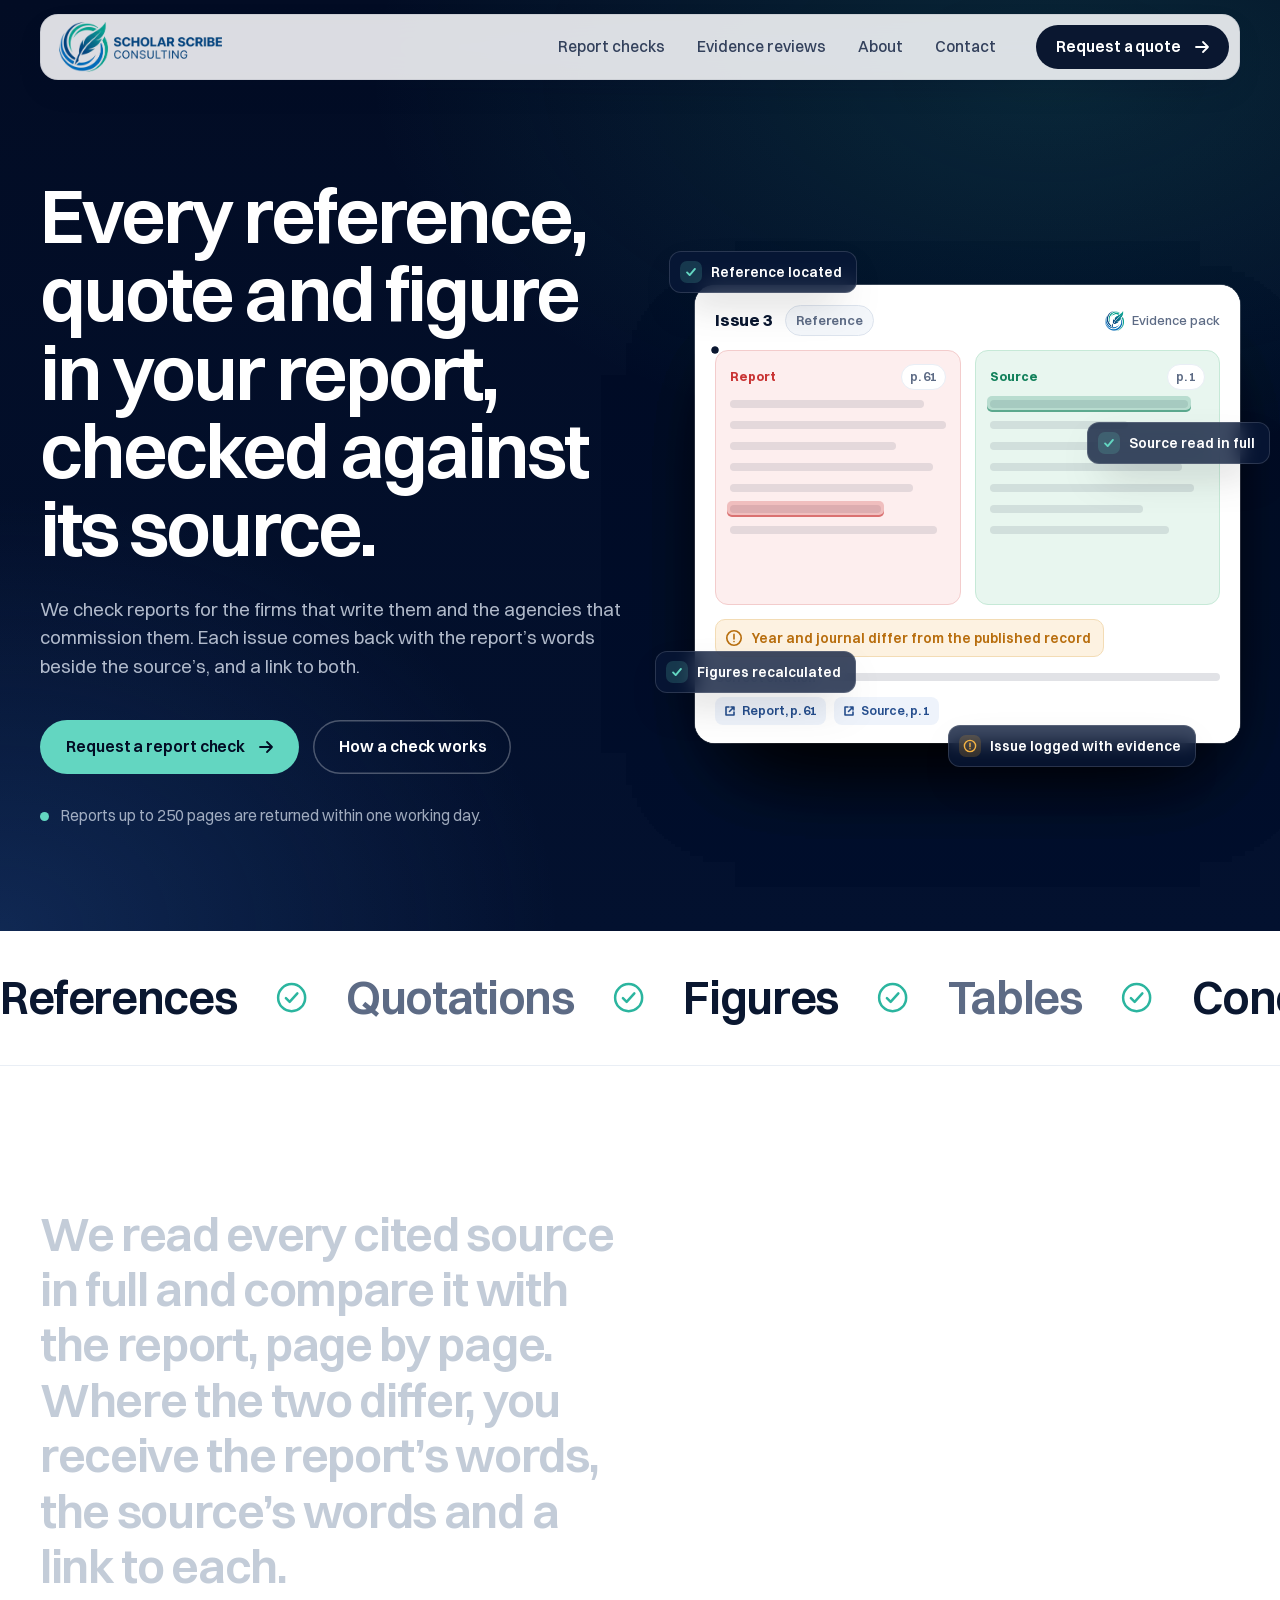
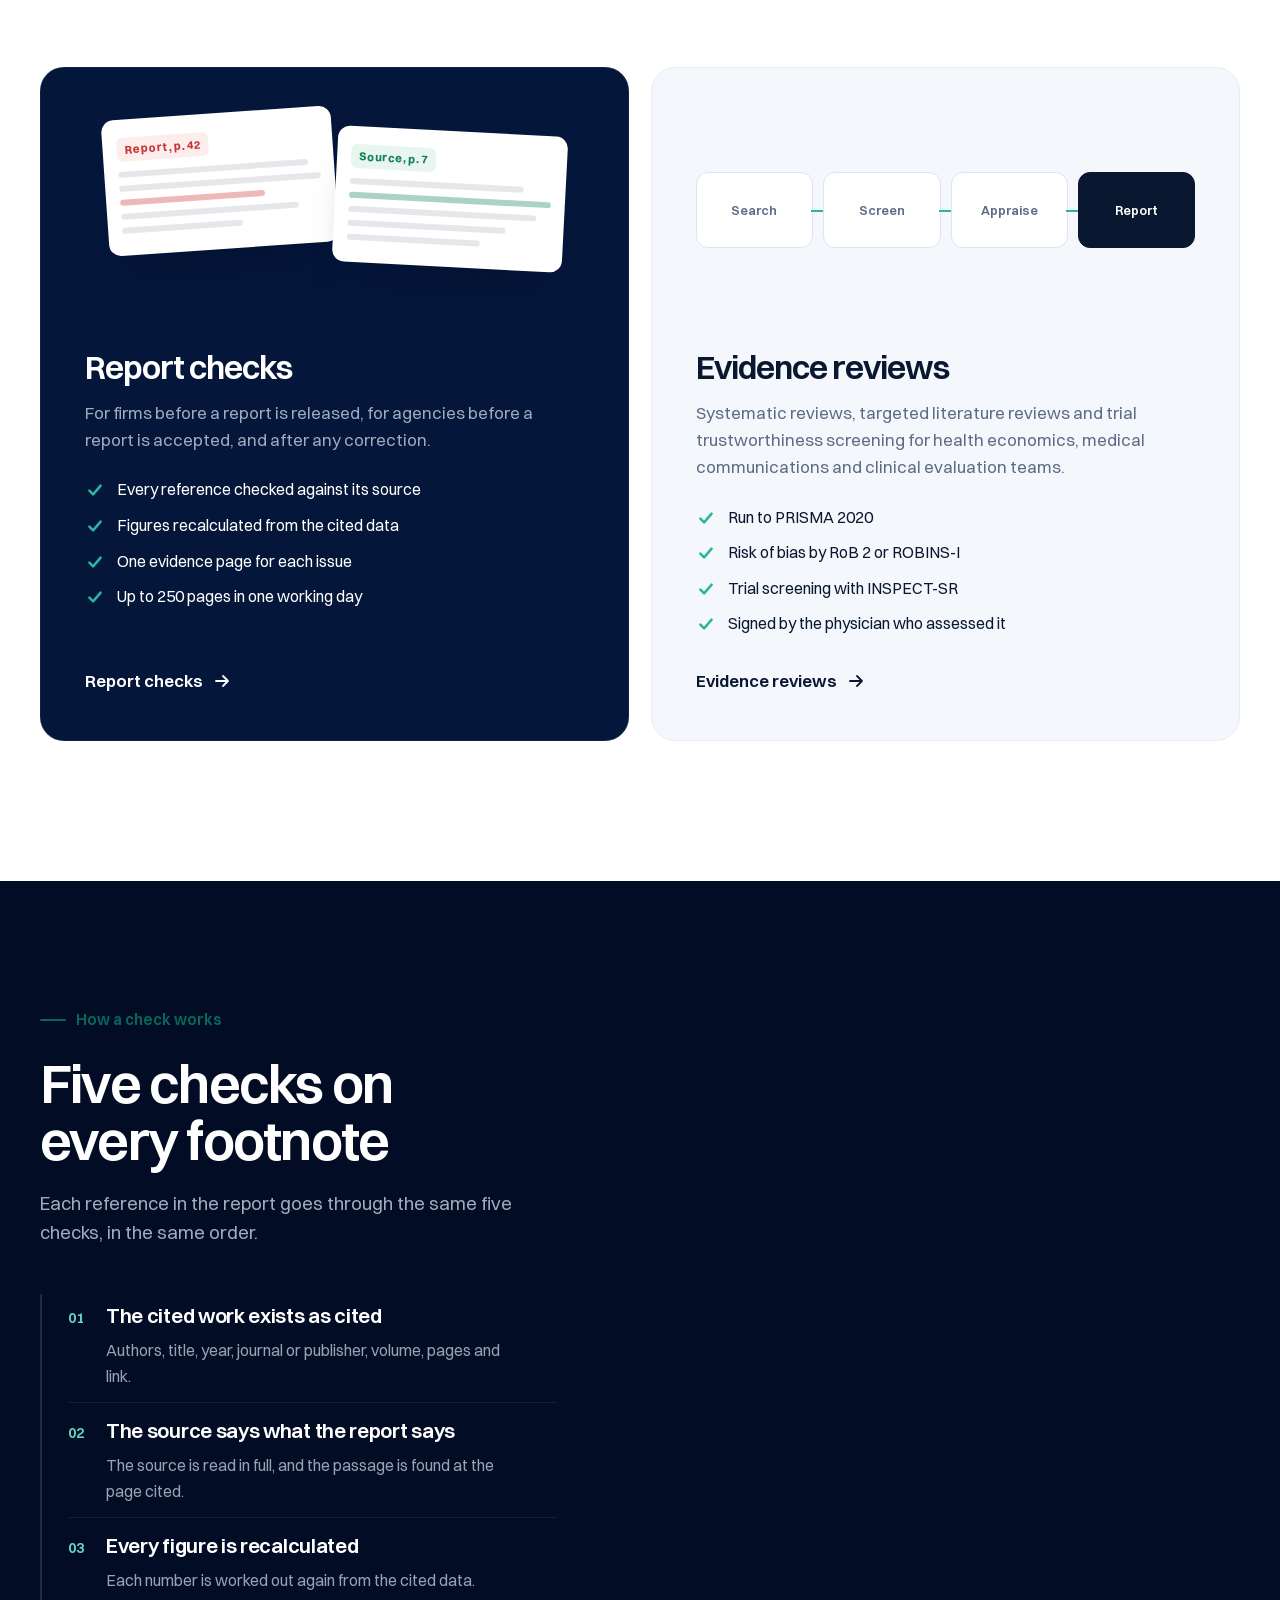
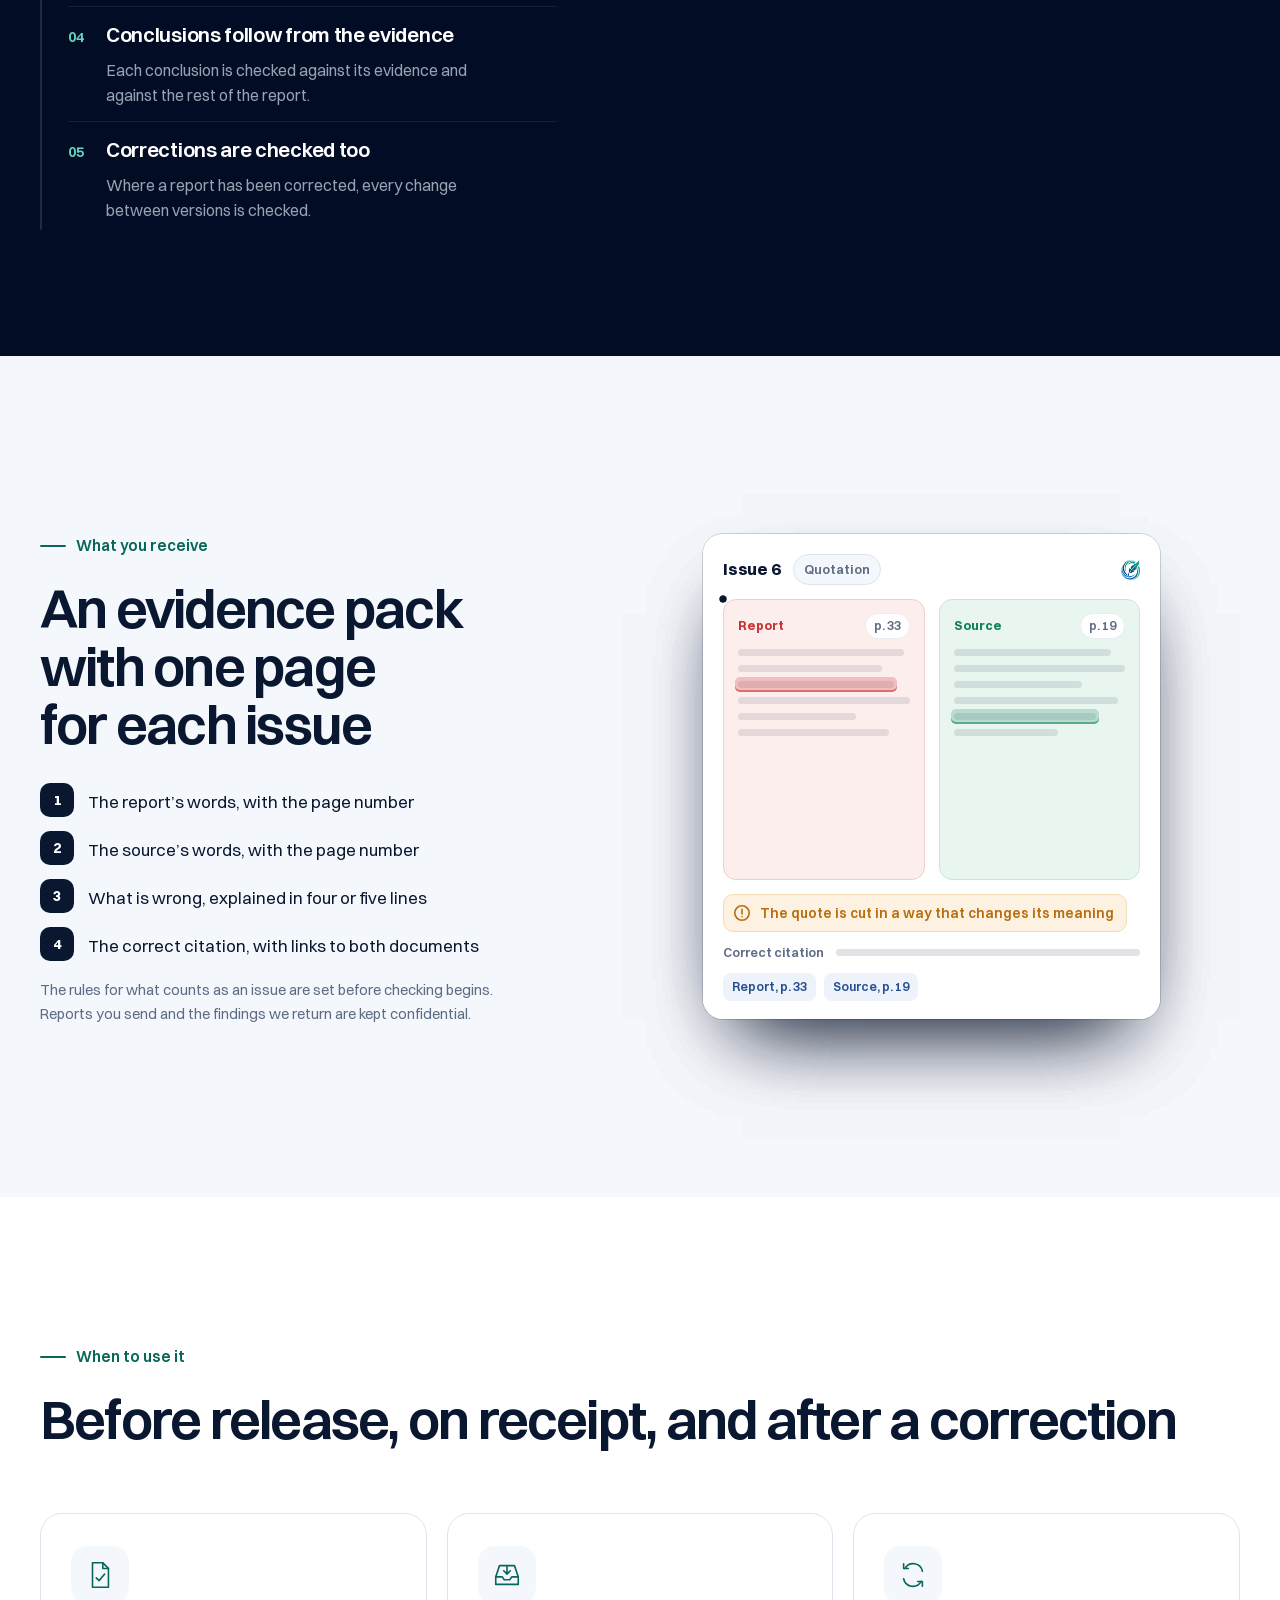
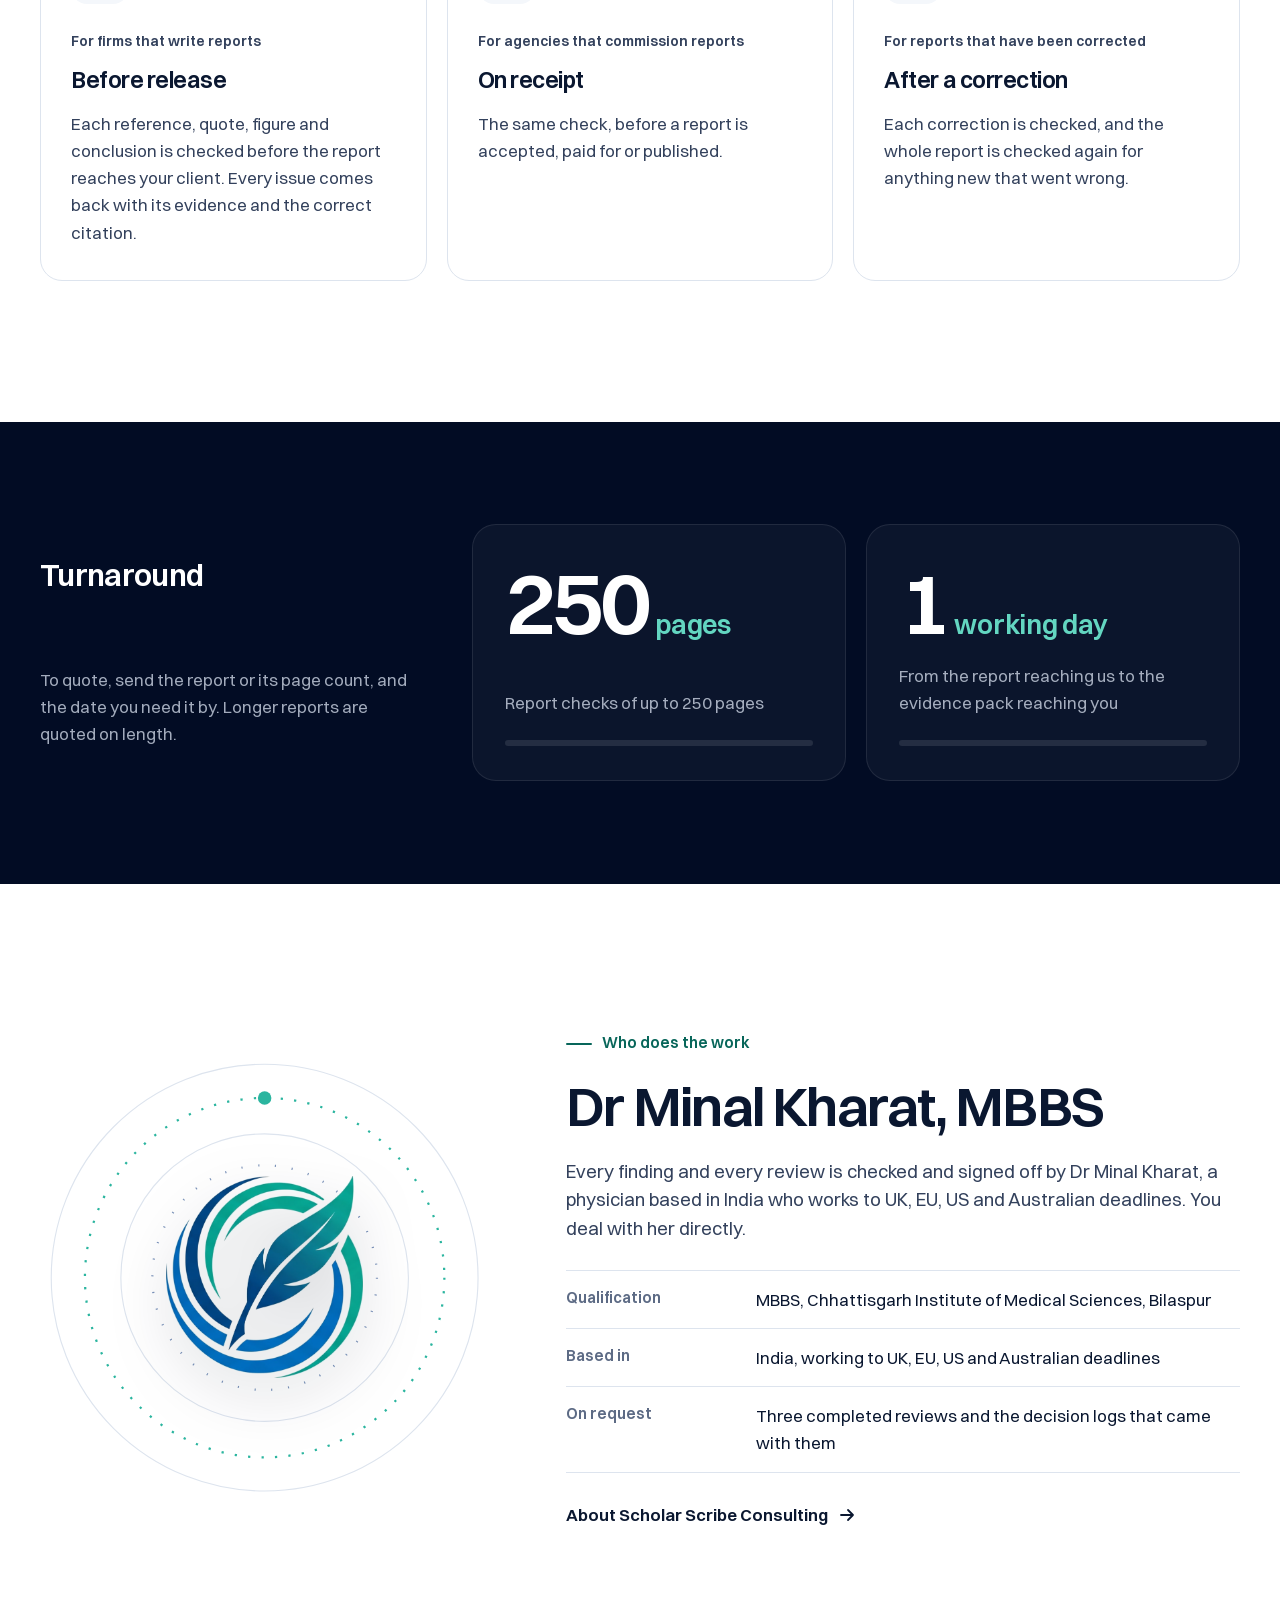
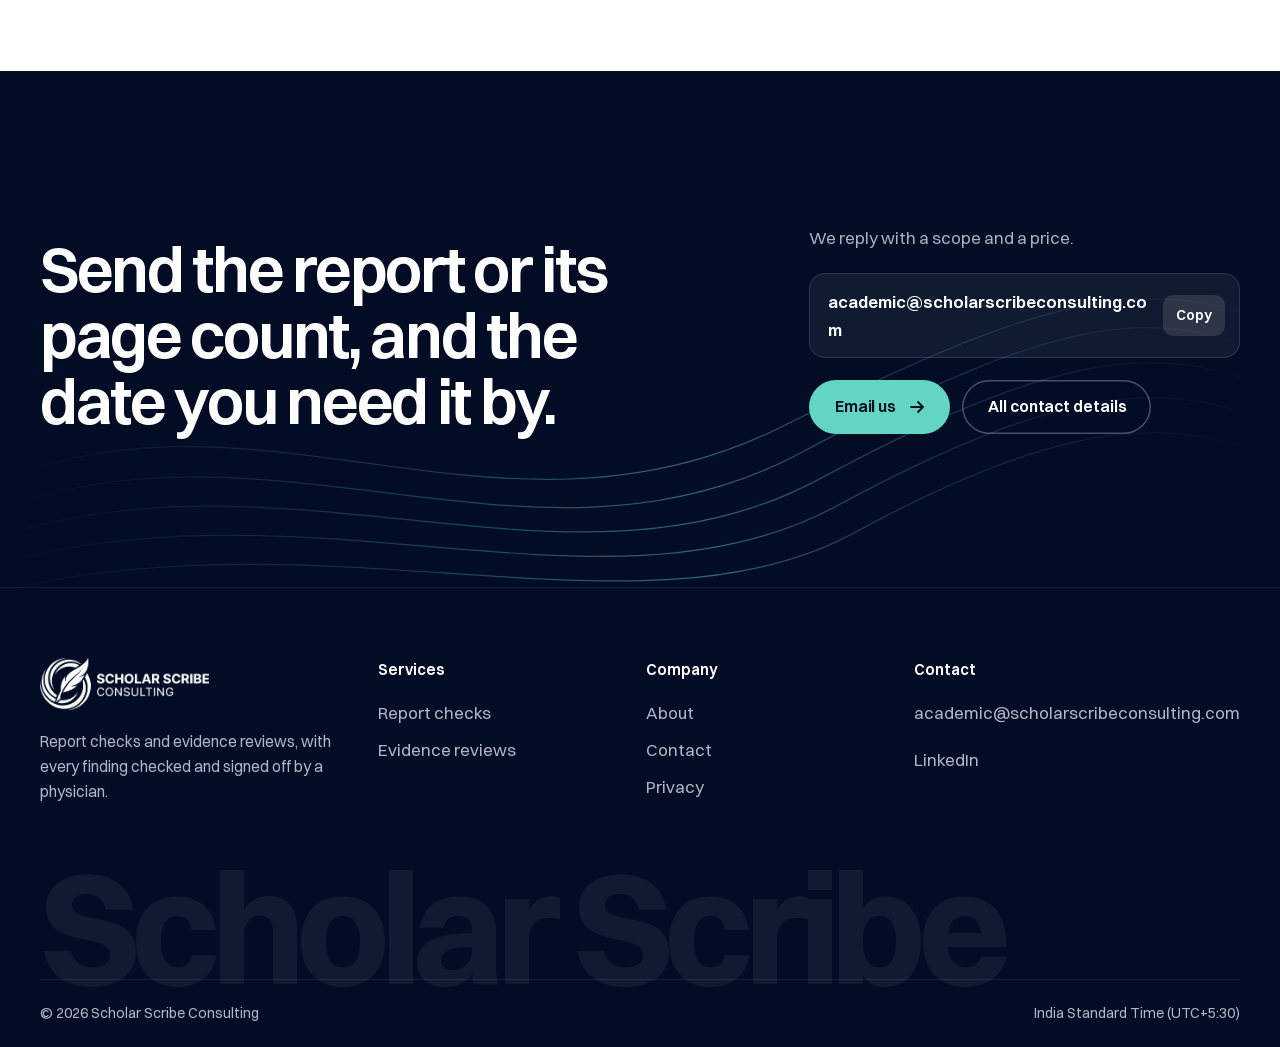
==== commit 4f734083: "Use the HD logo across the site Header and "Who does the work" in colour; footer and intro screen in" ====
--- a/index.html
+++ b/index.html
@@ -34,7 +34,7 @@
 
 <header class="site-header">
   <nav class="nav" aria-label="Main">
-    <a class="nav__logo" href="/" aria-label="Scholar Scribe Consulting, home"><img src="/assets/img/lockup.png" alt="Scholar Scribe Consulting" width="474" height="200"></a>
+    <a class="nav__logo" href="/" aria-label="Scholar Scribe Consulting, home"><img src="/assets/img/lockup.png" alt="Scholar Scribe Consulting" width="781" height="240"></a>
     <div class="nav__links">
       <a href="/report-checks/">Report checks</a>
       <a href="/evidence-reviews/">Evidence reviews</a>
@@ -58,7 +58,7 @@
     <a href="tel:"></a>
   </div>
 </div>
-<div class="curtain" aria-hidden="true"><img class="curtain__mark" src="/assets/img/mark.png" alt="" width="386" height="706"></div>
+<div class="curtain" aria-hidden="true"><img class="curtain__mark" src="/assets/img/mark-white.png" alt="" width="587" height="600"></div>
 <!--/#header-->
 
 <main id="main">
@@ -79,7 +79,7 @@
       <div class="stack" data-stack aria-hidden="true">
         <div class="stack__inner">
           <article class="ecard">
-            <div class="ecard__head"><span class="ecard__num">Issue 1</span><span class="ecard__type">Quotation</span><span class="ecard__brand"><img src="/assets/img/mark.png" alt="" width="386" height="706"><span>Evidence pack</span></span></div>
+            <div class="ecard__head"><span class="ecard__num">Issue 1</span><span class="ecard__type">Quotation</span><span class="ecard__brand"><img src="/assets/img/mark.png" alt="" width="587" height="600"><span>Evidence pack</span></span></div>
             <div class="ecard__panes">
               <div class="pane pane--report"><div class="pane__head"><span>Report</span><span class="pane__page">p. 42</span></div>
                 <div class="ln" style="width:92%"></div><div class="ln" style="width:100%"></div><div class="ln ln--hl" style="width:86%"><i></i></div><div class="ln" style="width:97%"></div><div class="ln" style="width:74%"></div><div class="ln" style="width:90%"></div><div class="ln" style="width:62%"></div></div>
@@ -94,7 +94,7 @@
             </div>
           </article>
           <article class="ecard">
-            <div class="ecard__head"><span class="ecard__num">Issue 2</span><span class="ecard__type">Figure</span><span class="ecard__brand"><img src="/assets/img/mark.png" alt="" width="386" height="706"><span>Evidence pack</span></span></div>
+            <div class="ecard__head"><span class="ecard__num">Issue 2</span><span class="ecard__type">Figure</span><span class="ecard__brand"><img src="/assets/img/mark.png" alt="" width="587" height="600"><span>Evidence pack</span></span></div>
             <div class="ecard__panes">
               <div class="pane pane--report"><div class="pane__head"><span>Report</span><span class="pane__page">p. 18</span></div>
                 <div class="ln" style="width:95%"></div><div class="ln ln--hl" style="width:82%"><i></i></div><div class="ln" style="width:100%"></div><div class="ln" style="width:91%"></div><div class="ln" style="width:66%"></div><div class="ln" style="width:97%"></div><div class="ln" style="width:80%"></div></div>
@@ -109,7 +109,7 @@
             </div>
           </article>
           <article class="ecard">
-            <div class="ecard__head"><span class="ecard__num">Issue 3</span><span class="ecard__type">Reference</span><span class="ecard__brand"><img src="/assets/img/mark.png" alt="" width="386" height="706"><span>Evidence pack</span></span></div>
+            <div class="ecard__head"><span class="ecard__num">Issue 3</span><span class="ecard__type">Reference</span><span class="ecard__brand"><img src="/assets/img/mark.png" alt="" width="587" height="600"><span>Evidence pack</span></span></div>
             <div class="ecard__panes">
               <div class="pane pane--report"><div class="pane__head"><span>Report</span><span class="pane__page">p. 61</span></div>
                 <div class="ln" style="width:90%"></div><div class="ln" style="width:100%"></div><div class="ln" style="width:77%"></div><div class="ln" style="width:94%"></div><div class="ln" style="width:85%"></div><div class="ln ln--hl" style="width:70%"><i></i></div><div class="ln" style="width:96%"></div></div>
@@ -315,7 +315,7 @@
       </div>
       <div class="pack__visual" data-fan aria-hidden="true">
         <div class="pcard"><article class="ecard">
-          <div class="ecard__head"><span class="ecard__num">Issue 4</span><span class="ecard__type">Conclusion</span><span class="ecard__brand"><img src="/assets/img/mark.png" alt="" width="386" height="706"></span></div>
+          <div class="ecard__head"><span class="ecard__num">Issue 4</span><span class="ecard__type">Conclusion</span><span class="ecard__brand"><img src="/assets/img/mark.png" alt="" width="587" height="600"></span></div>
           <div class="ecard__panes">
             <div class="pane pane--report"><div class="pane__head"><span>Report</span><span class="pane__page">p. 58</span></div><div class="ln" style="width:94%"></div><div class="ln ln--hl" style="width:80%"><i></i></div><div class="ln" style="width:100%"></div><div class="ln" style="width:72%"></div><div class="ln" style="width:90%"></div><div class="ln" style="width:63%"></div></div>
             <div class="pane pane--source"><div class="pane__head"><span>Source</span><span class="pane__page">p. 11</span></div><div class="ln" style="width:100%"></div><div class="ln" style="width:86%"></div><div class="ln ln--hl" style="width:92%"><i></i></div><div class="ln" style="width:70%"></div><div class="ln" style="width:95%"></div><div class="ln" style="width:81%"></div></div>
@@ -324,7 +324,7 @@
           <div class="ecard__foot"><span class="verdict"><svg viewBox="0 0 20 20" fill="none" stroke="currentColor" stroke-width="1.8" stroke-linecap="round"><circle cx="10" cy="10" r="8"/><path d="M10 6v5M10 14h.01"/></svg>The source does not support this conclusion</span><div class="ecard__cite"><span>Correct citation</span><div class="ln" style="width:100%"></div></div></div>
         </article></div>
         <div class="pcard"><article class="ecard">
-          <div class="ecard__head"><span class="ecard__num">Issue 5</span><span class="ecard__type">Correction</span><span class="ecard__brand"><img src="/assets/img/mark.png" alt="" width="386" height="706"></span></div>
+          <div class="ecard__head"><span class="ecard__num">Issue 5</span><span class="ecard__type">Correction</span><span class="ecard__brand"><img src="/assets/img/mark.png" alt="" width="587" height="600"></span></div>
           <div class="ecard__panes">
             <div class="pane pane--report"><div class="pane__head"><span>Report</span><span class="pane__page">p. 12</span></div><div class="ln" style="width:88%"></div><div class="ln" style="width:100%"></div><div class="ln" style="width:93%"></div><div class="ln ln--hl" style="width:76%"><i></i></div><div class="ln" style="width:97%"></div><div class="ln" style="width:58%"></div></div>
             <div class="pane pane--source"><div class="pane__head"><span>Source</span><span class="pane__page">p. 2</span></div><div class="ln ln--hl" style="width:90%"><i></i></div><div class="ln" style="width:100%"></div><div class="ln" style="width:79%"></div><div class="ln" style="width:94%"></div><div class="ln" style="width:66%"></div><div class="ln" style="width:87%"></div></div>
@@ -333,7 +333,7 @@
           <div class="ecard__foot"><span class="verdict"><svg viewBox="0 0 20 20" fill="none" stroke="currentColor" stroke-width="1.8" stroke-linecap="round"><circle cx="10" cy="10" r="8"/><path d="M10 6v5M10 14h.01"/></svg>The correction introduced a new error</span><div class="ecard__cite"><span>Correct citation</span><div class="ln" style="width:100%"></div></div></div>
         </article></div>
         <div class="pcard"><article class="ecard">
-          <div class="ecard__head"><span class="ecard__num">Issue 6</span><span class="ecard__type">Quotation</span><span class="ecard__brand"><img src="/assets/img/mark.png" alt="" width="386" height="706"></span></div>
+          <div class="ecard__head"><span class="ecard__num">Issue 6</span><span class="ecard__type">Quotation</span><span class="ecard__brand"><img src="/assets/img/mark.png" alt="" width="587" height="600"></span></div>
           <div class="ecard__panes">
             <div class="pane pane--report"><div class="pane__head"><span>Report</span><span class="pane__page">p. 33</span></div><div class="ln" style="width:97%"></div><div class="ln" style="width:84%"></div><div class="ln ln--hl" style="width:91%"><i></i></div><div class="ln" style="width:100%"></div><div class="ln" style="width:69%"></div><div class="ln" style="width:88%"></div></div>
             <div class="pane pane--source"><div class="pane__head"><span>Source</span><span class="pane__page">p. 19</span></div><div class="ln" style="width:92%"></div><div class="ln" style="width:100%"></div><div class="ln" style="width:75%"></div><div class="ln" style="width:96%"></div><div class="ln ln--hl" style="width:83%"><i></i></div><div class="ln" style="width:61%"></div></div>
@@ -397,7 +397,7 @@
     <div class="container person">
       <div class="person__visual" aria-hidden="true">
         <svg viewBox="0 0 400 400"><circle class="ring" cx="200" cy="200" r="190"/><circle class="ring ring--dash" cx="200" cy="200" r="160"/><circle class="ring" cx="200" cy="200" r="128"/><circle class="ring ring--dash-2" cx="200" cy="200" r="100"/><g class="orbit"><circle cx="200" cy="40" r="6"/></g></svg>
-        <img src="/assets/img/mark.png" alt="" width="386" height="706">
+        <img src="/assets/img/mark.png" alt="" width="587" height="600">
       </div>
       <div>
         <span class="kicker">Who does the work</span>
@@ -444,7 +444,7 @@
 <footer class="footer">
   <div class="container footer__top">
     <div>
-      <a href="/" aria-label="Scholar Scribe Consulting, home"><img src="/assets/img/lockup-white.png" alt="Scholar Scribe Consulting" width="474" height="200" style="height:52px;width:auto"></a>
+      <a href="/" aria-label="Scholar Scribe Consulting, home"><img src="/assets/img/lockup-white.png" alt="Scholar Scribe Consulting" width="781" height="240" style="height:52px;width:auto"></a>
       <p class="footer__blurb">Report checks and evidence reviews, with every finding checked and signed off by a physician.</p>
     </div>
     <div><h4>Services</h4><ul><li><a href="/report-checks/">Report checks</a></li><li><a href="/evidence-reviews/">Evidence reviews</a></li></ul></div>
--- a/assets/css/site.css
+++ b/assets/css/site.css
@@ -133,7 +133,7 @@
 }
 .site-header.is-scrolled .nav { background: rgba(255, 255, 255, .94); box-shadow: 0 16px 40px -18px rgba(2, 12, 36, .45); }
 .nav__logo { display: block; flex: none; }
-.nav__logo img { height: 44px; width: auto; }
+.nav__logo img { height: 50px; width: auto; }
 .nav__links { display: flex; align-items: center; gap: 4px; margin-left: auto; }
 .nav__links a {
   position: relative; padding: 10px 14px; border-radius: 10px; text-decoration: none;
@@ -164,7 +164,7 @@
 
 /* ---------- page curtain ---------- */
 .curtain { position: fixed; inset: 0; z-index: 100; background: var(--navy-950); transform: translateY(100%); display: grid; place-items: center; pointer-events: none; }
-.curtain__mark { width: 56px; opacity: 0; }
+.curtain__mark { width: 72px; opacity: 0; }
 html.is-intro .curtain { transform: translateY(0); animation: curtain-out .9s var(--ease-io) .75s forwards; }
 html.is-intro .curtain__mark { animation: mark-in .8s var(--ease-out) .05s forwards; }
 html.is-entering .curtain { transform: translateY(0); animation: curtain-out .85s var(--ease-io) .1s forwards; }
@@ -411,7 +411,7 @@
 /* ---------- person ---------- */
 .person { display: grid; grid-template-columns: minmax(0, .8fr) minmax(0, 1.2fr); gap: clamp(36px, 6vw, 96px); align-items: center; }
 .person__visual { position: relative; aspect-ratio: 1; max-width: 460px; width: 100%; justify-self: center; display: grid; place-items: center; }
-.person__visual img { width: 34%; position: relative; z-index: 2; filter: drop-shadow(0 20px 30px rgba(2, 12, 36, .18)); }
+.person__visual img { width: 44%; position: relative; z-index: 2; filter: drop-shadow(0 20px 30px rgba(2, 12, 36, .18)); }
 .person__visual svg { position: absolute; inset: 0; width: 100%; height: 100%; }
 .ring { fill: none; stroke: var(--line); stroke-width: 1; transform-origin: 50% 50%; }
 .ring--dash { stroke: var(--teal-400); stroke-dasharray: 2 10; stroke-width: 2; animation: spin 40s linear infinite; }
@@ -602,7 +602,7 @@
 @media (max-width: 640px) {
   body { font-size: 16px; }
   .nav { height: 60px; padding-left: 14px; }
-  .nav__logo img { height: 32px; }
+  .nav__logo img { height: 38px; }
   .hero { padding-top: 116px; }
   .hero__actions .btn { width: 100%; justify-content: center; }
   .fchip { font-size: .78rem; padding: 7px 11px 7px 8px; }
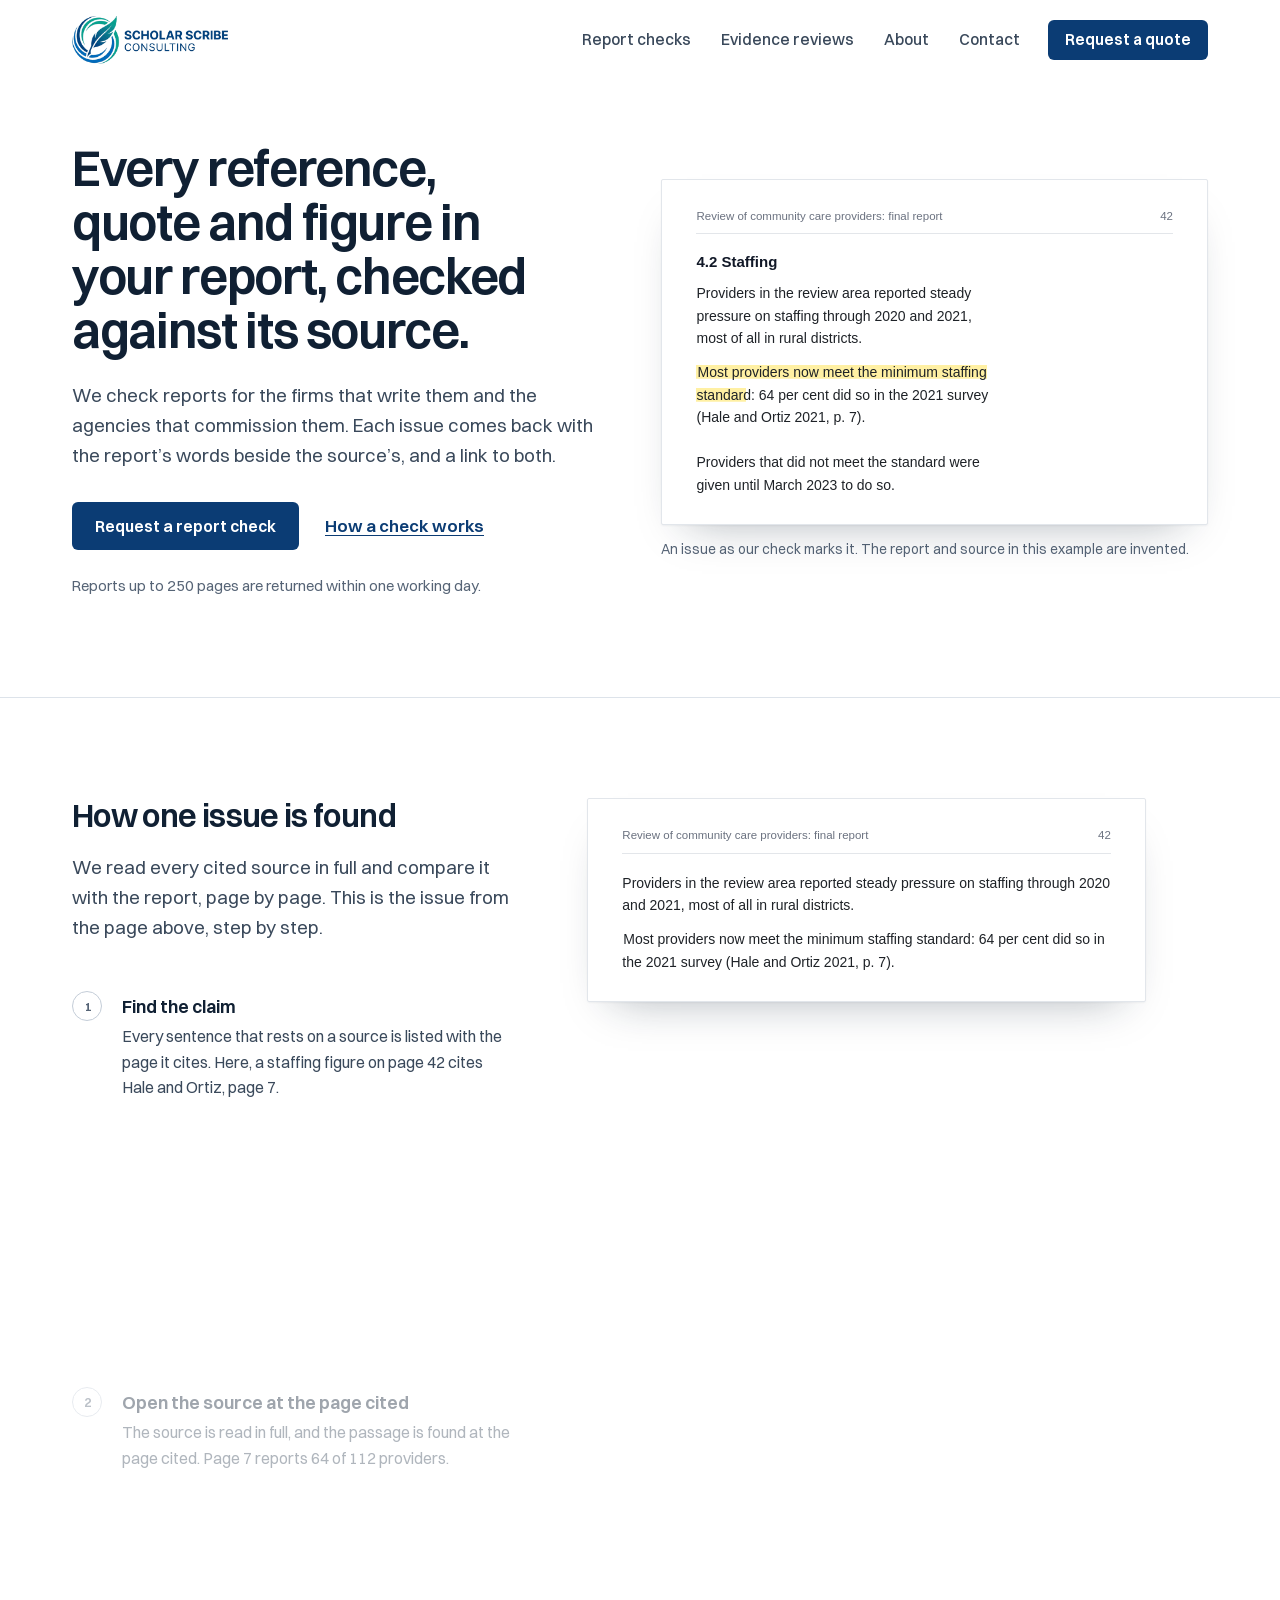
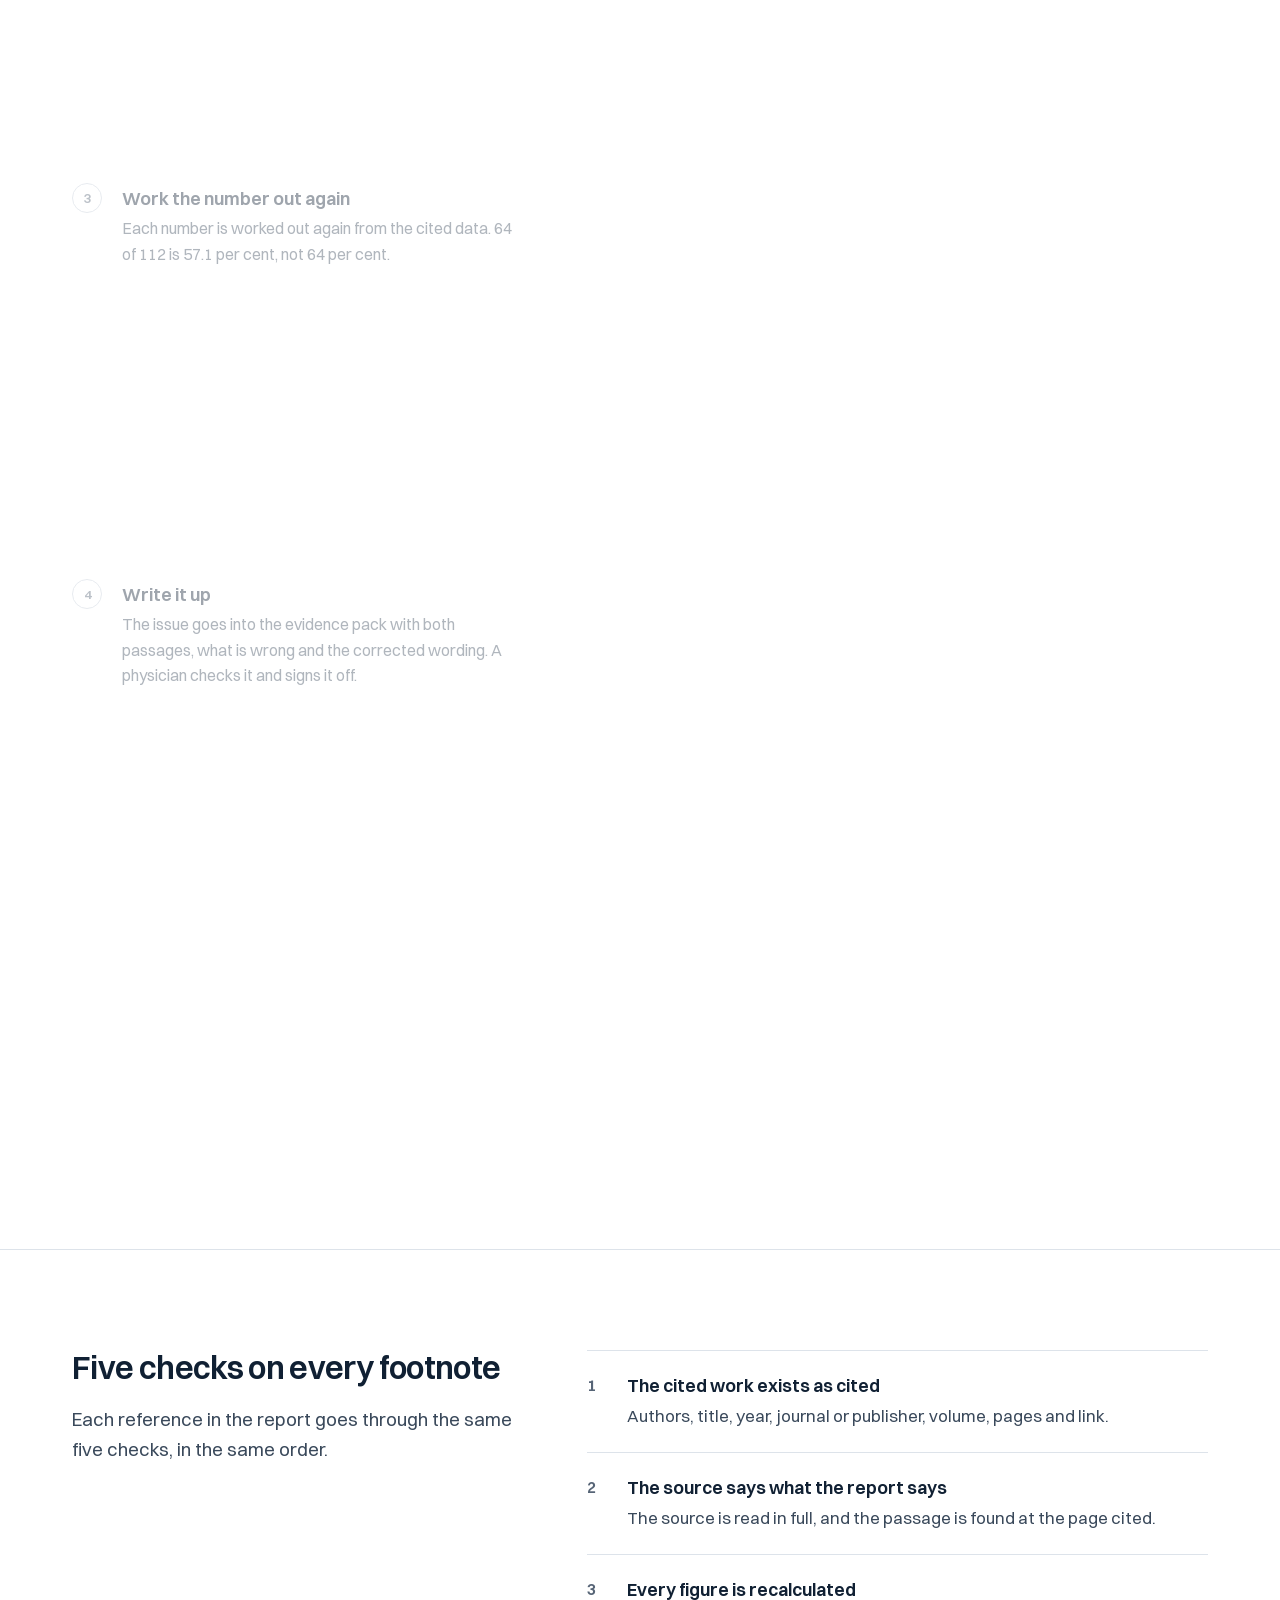
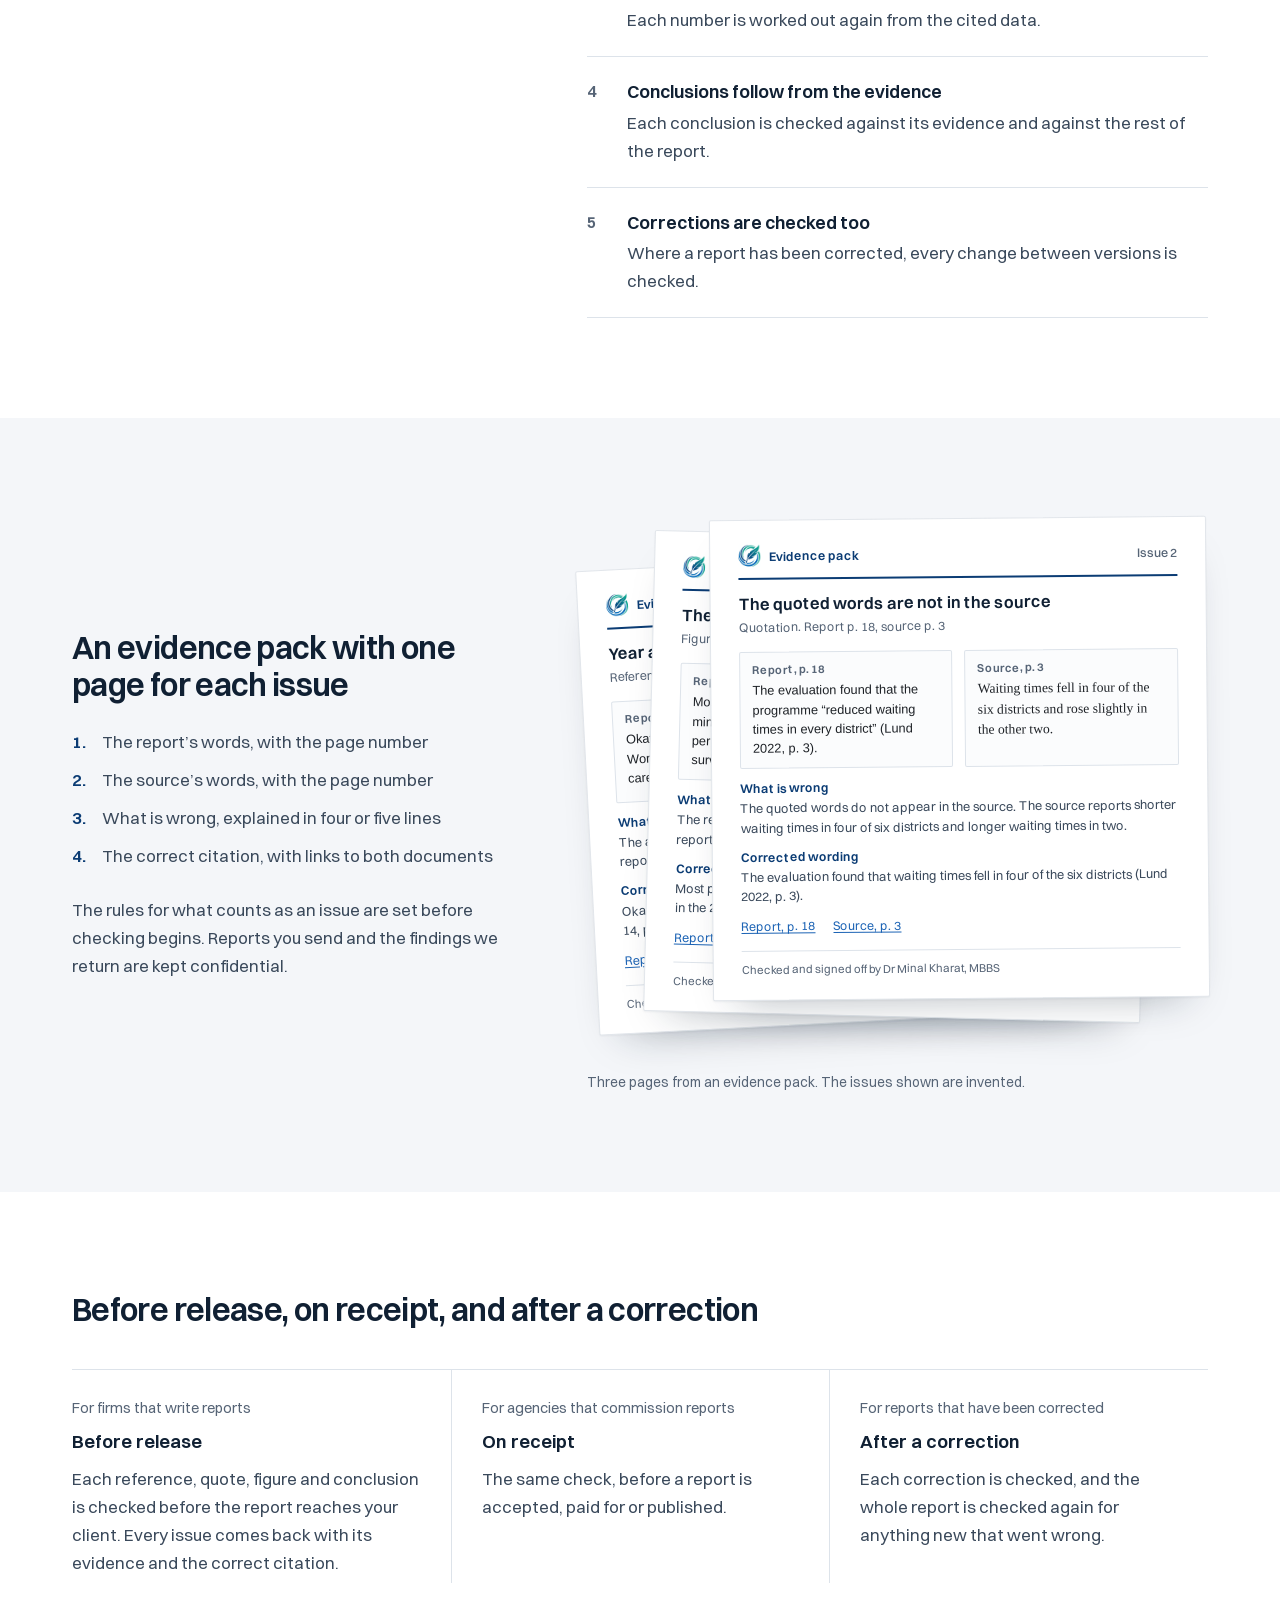
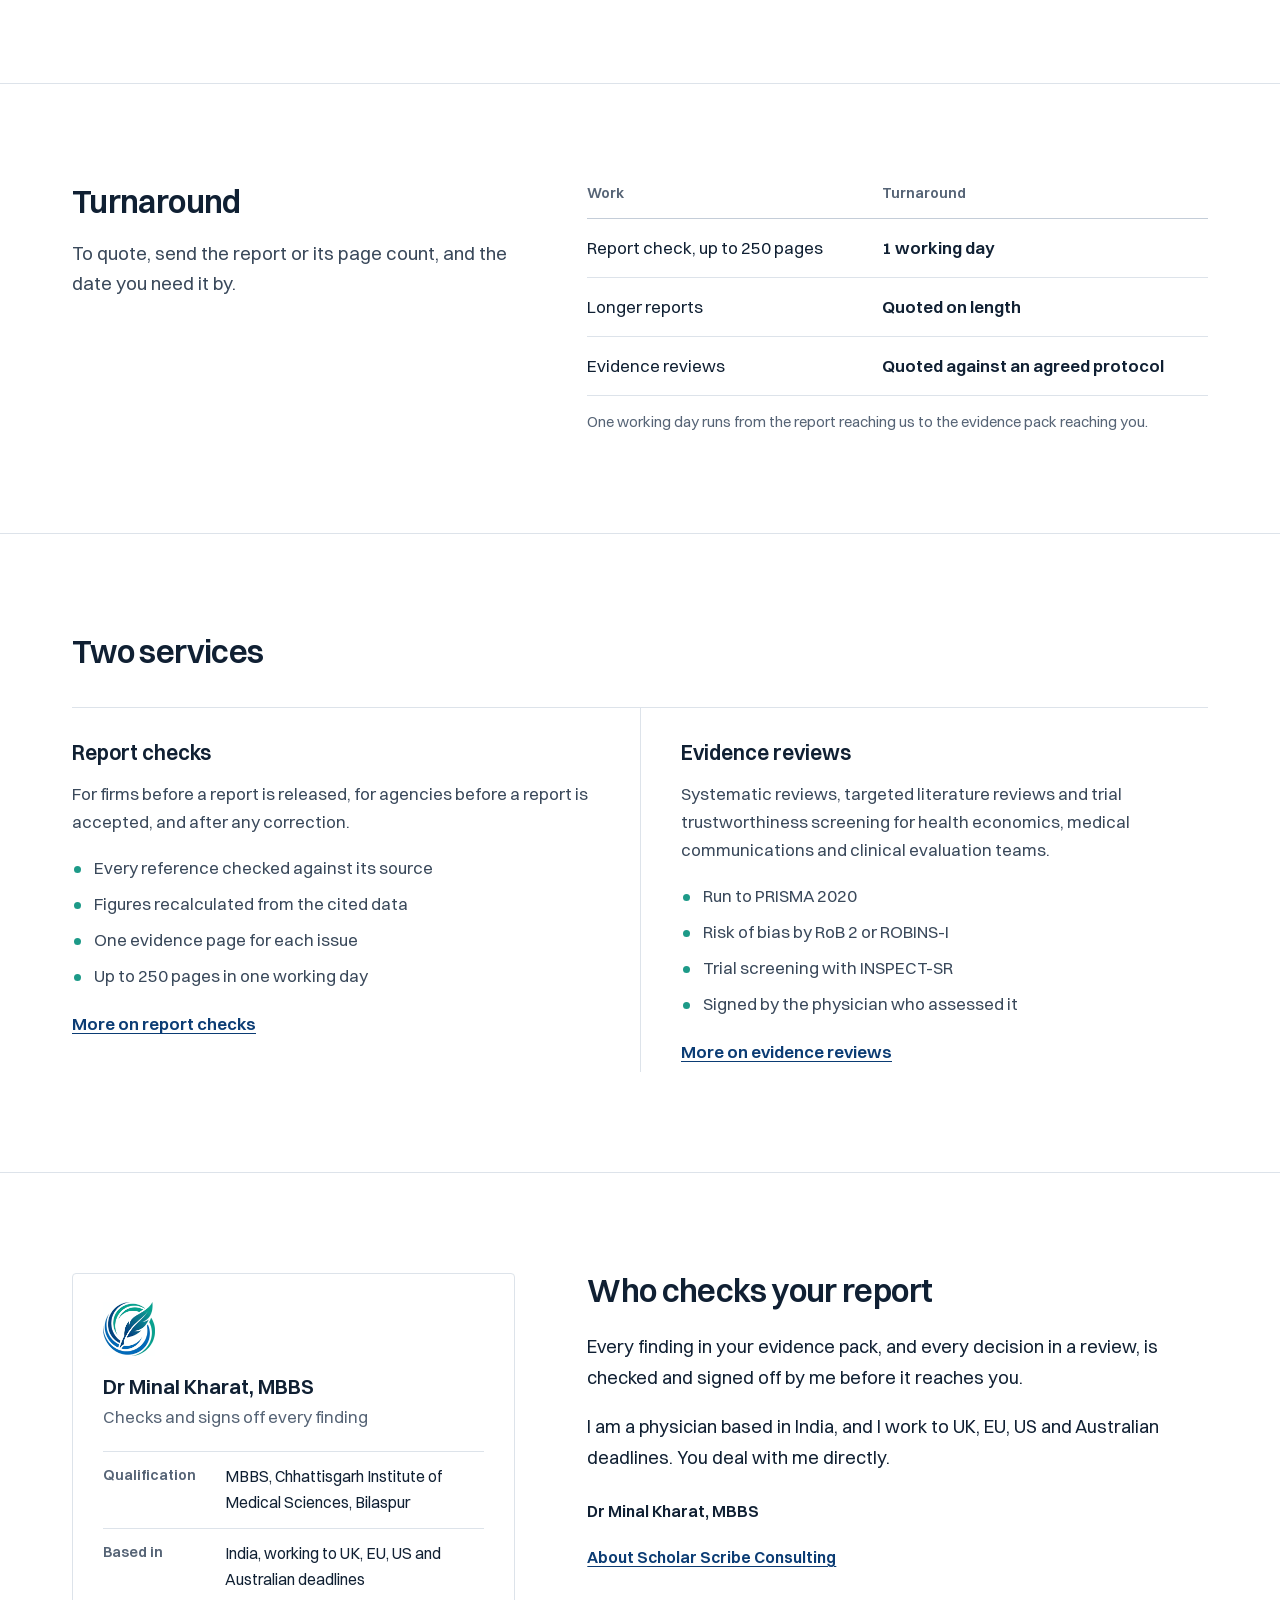
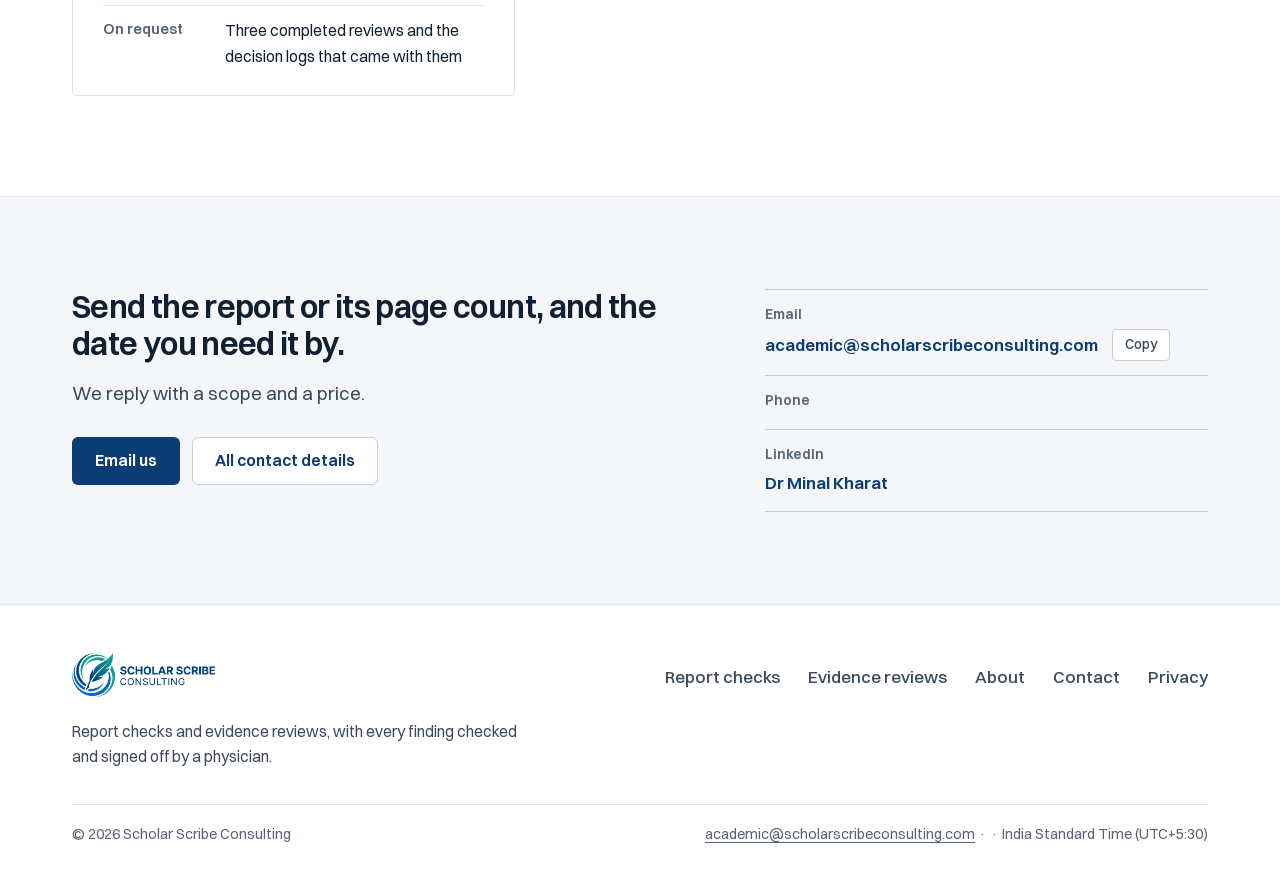
==== commit 9d3038f7: "Plain white redesign built around marked-up report pages Light pages in the logo's navy; the hero sh" ====
--- a/index.html
+++ b/index.html
@@ -15,23 +15,19 @@
 <meta property="og:description" content="Every reference, quote and figure in your report, checked against its source.">
 <meta property="og:image" content="https://scholarscribeconsulting.com/preview.jpg">
 <meta name="twitter:card" content="summary_large_image">
-<meta name="theme-color" content="#020c24">
+<meta name="theme-color" content="#ffffff">
 <link rel="preload" href="/assets/fonts/switzer-600.woff2" as="font" type="font/woff2" crossorigin>
 <link rel="preload" href="/assets/fonts/switzer-400.woff2" as="font" type="font/woff2" crossorigin>
 <link rel="stylesheet" href="/assets/css/site.css">
-<script>(function(){var h=document.documentElement;h.classList.add('js');try{var s=sessionStorage,r=matchMedia('(prefers-reduced-motion: reduce)').matches;if(!s.getItem('ss-seen')){s.setItem('ss-seen','1');if(!r)h.classList.add('is-intro');}else if(s.getItem('ss-enter')){s.removeItem('ss-enter');if(!r)h.classList.add('is-entering');}}catch(e){}setTimeout(function(){if(!window.__ssReady)h.classList.add('reveal-all');},3500);})();</script>
+<script>(function(){var h=document.documentElement;h.classList.add('js');setTimeout(function(){if(!window.__ssReady)h.classList.add('reveal-all');},3000);})();</script>
 <script src="/assets/vendor/gsap.min.js" defer></script>
-<script src="/assets/vendor/ScrollTrigger.min.js" defer></script>
 <script src="/assets/vendor/SplitText.min.js" defer></script>
-<script src="/assets/vendor/lenis.min.js" defer></script>
 <script src="/assets/js/site.js" defer></script>
 <script type="application/ld+json">{"@context":"https://schema.org","@type":"ProfessionalService","name":"Scholar Scribe Consulting","url":"https://scholarscribeconsulting.com/","logo":"https://scholarscribeconsulting.com/logo.png","image":"https://scholarscribeconsulting.com/preview.jpg","email":"academic@scholarscribeconsulting.com","telephone":"","description":"Report checks and evidence reviews.","sameAs":["https://www.linkedin.com/in/minal-kharat-a1a877168"]}</script>
 </head>
 <body>
 <!--#header-->
 <a class="skip-link" href="#main">Skip to content</a>
-<div class="progress" aria-hidden="true"></div>
-
 <header class="site-header">
   <nav class="nav" aria-label="Main">
     <a class="nav__logo" href="/" aria-label="Scholar Scribe Consulting, home"><img src="/assets/img/lockup.png" alt="Scholar Scribe Consulting" width="781" height="240"></a>
@@ -41,418 +37,295 @@
       <a href="/about/">About</a>
       <a href="/contact/">Contact</a>
     </div>
-    <a class="btn btn--sm nav__cta" href="/contact/" data-magnetic>Request a quote<span class="btn__arrow" aria-hidden="true"><svg viewBox="0 0 18 18" fill="none" stroke="currentColor" stroke-width="1.8" stroke-linecap="round" stroke-linejoin="round"><path d="M3 9h12M10 4l5 5-5 5"/></svg><svg viewBox="0 0 18 18" fill="none" stroke="currentColor" stroke-width="1.8" stroke-linecap="round" stroke-linejoin="round"><path d="M3 9h12M10 4l5 5-5 5"/></svg></span></a>
-    <button class="nav__burger" type="button" aria-label="Open menu" aria-expanded="false" aria-controls="menu"><span></span><span></span></button>
+    <a class="btn btn--primary btn--sm nav__cta" href="/contact/">Request a quote</a>
+    <button class="nav__burger" type="button" aria-label="Open menu" aria-expanded="false" aria-controls="menu"><span></span></button>
   </nav>
+  <div class="menu" id="menu" aria-hidden="true">
+    <a href="/">Home</a>
+    <a href="/report-checks/">Report checks</a>
+    <a href="/evidence-reviews/">Evidence reviews</a>
+    <a href="/about/">About</a>
+    <a href="/contact/">Contact</a>
+    <a class="btn btn--primary" href="/contact/">Request a quote</a>
+  </div>
 </header>
-<div class="menu" id="menu" aria-hidden="true">
-  <nav class="menu__links" aria-label="Mobile">
-    <a href="/"><span>Home</span></a>
-    <a href="/report-checks/"><span>Report checks</span></a>
-    <a href="/evidence-reviews/"><span>Evidence reviews</span></a>
-    <a href="/about/"><span>About</span></a>
-    <a href="/contact/"><span>Contact</span></a>
-  </nav>
-  <div class="menu__meta">
-    <a href="mailto:academic@scholarscribeconsulting.com">academic@scholarscribeconsulting.com</a>
-    <a href="tel:"></a>
-  </div>
-</div>
-<div class="curtain" aria-hidden="true"><img class="curtain__mark" src="/assets/img/mark-white.png" alt="" width="587" height="600"></div>
 <!--/#header-->
-
 <main id="main">
 
   <section class="hero">
-    <div class="hero__plane" aria-hidden="true"><canvas></canvas></div>
-    <div class="container hero__inner">
+    <div class="container hero__grid">
       <div class="hero__copy">
-        <h1 class="h-display" data-split>Every reference, quote and figure in your report, checked against its source.</h1>
-        <p class="lead hero__lead" data-reveal>We check reports for the firms that write them and the agencies that commission them. Each issue comes back with the report&rsquo;s words beside the source&rsquo;s, and a link to both.</p>
-        <div class="hero__actions" data-reveal data-delay=".1">
-          <a class="btn btn--accent" href="/contact/" data-magnetic>Request a report check<span class="btn__arrow" aria-hidden="true"><svg viewBox="0 0 18 18" fill="none" stroke="currentColor" stroke-width="1.8" stroke-linecap="round" stroke-linejoin="round"><path d="M3 9h12M10 4l5 5-5 5"/></svg><svg viewBox="0 0 18 18" fill="none" stroke="currentColor" stroke-width="1.8" stroke-linecap="round" stroke-linejoin="round"><path d="M3 9h12M10 4l5 5-5 5"/></svg></span></a>
-          <a class="btn btn--ghost" href="#checks">How a check works</a>
-        </div>
-        <p class="hero__note" data-reveal data-delay=".2"><i aria-hidden="true"></i>Reports up to 250 pages are returned within one working day.</p>
-      </div>
-
-      <div class="stack" data-stack aria-hidden="true">
-        <div class="stack__inner">
-          <article class="ecard">
-            <div class="ecard__head"><span class="ecard__num">Issue 1</span><span class="ecard__type">Quotation</span><span class="ecard__brand"><img src="/assets/img/mark.png" alt="" width="587" height="600"><span>Evidence pack</span></span></div>
-            <div class="ecard__panes">
-              <div class="pane pane--report"><div class="pane__head"><span>Report</span><span class="pane__page">p. 42</span></div>
-                <div class="ln" style="width:92%"></div><div class="ln" style="width:100%"></div><div class="ln ln--hl" style="width:86%"><i></i></div><div class="ln" style="width:97%"></div><div class="ln" style="width:74%"></div><div class="ln" style="width:90%"></div><div class="ln" style="width:62%"></div></div>
-              <div class="pane pane--source"><div class="pane__head"><span>Source</span><span class="pane__page">p. 7</span></div>
-                <div class="ln" style="width:88%"></div><div class="ln" style="width:96%"></div><div class="ln" style="width:100%"></div><div class="ln ln--hl" style="width:79%"><i></i></div><div class="ln" style="width:94%"></div><div class="ln" style="width:68%"></div><div class="ln" style="width:85%"></div></div>
-              <svg class="ecard__wire"><path pathLength="1"/><circle r="3.5"/><circle r="3.5"/></svg>
+        <h1 class="h1 pre" data-split>Every reference, quote and figure in your report, checked against its source.</h1>
+        <p class="lead pre">We check reports for the firms that write them and the agencies that commission them. Each issue comes back with the report&rsquo;s words beside the source&rsquo;s, and a link to both.</p>
+        <div class="hero__actions pre">
+          <a class="btn btn--primary" href="/contact/">Request a report check</a>
+          <a class="textlink" href="#how">How a check works</a>
+        </div>
+        <p class="hero__fine fine pre">Reports up to 250 pages are returned within one working day.</p>
+      </div>
+      <figure class="hero__doc pre">
+        <div class="sheet sheet--report">
+          <div class="sheet__head"><span>Review of community care providers: final report</span><span>42</span></div>
+          <h4>4.2 Staffing</h4>
+          <div class="sheet__row"><p>Providers in the review area reported steady pressure on staffing through 2020 and 2021, most of all in rural districts.</p><span></span></div>
+          <div class="sheet__row"><p><span class="hl">Most providers now meet the minimum staffing standard: <span class="err">64 per cent</span> did so in the 2021 survey (Hale and Ortiz 2021, p. 7).</span>&nbsp;<span class="pmark">1</span></p><p class="mnote"><span class="pmark">1</span>Source, p. 7: 64 of 112 providers, which is 57 per cent.</p></div>
+          <div class="sheet__row"><p>Providers that did not meet the standard were given until March 2023 to do so.</p><span></span></div>
+        </div>
+        <figcaption class="caption">An issue as our check marks it. The report and source in this example are invented.</figcaption>
+      </figure>
+    </div>
+  </section>
+
+  <section class="how" id="how">
+    <div class="container how__grid">
+      <div>
+        <div class="how__intro">
+          <h2 class="h2 rv">How one issue is found</h2>
+          <p class="lead rv">We read every cited source in full and compare it with the report, page by page. This is the issue from the page above, step by step.</p>
+        </div>
+        <ol class="steps">
+          <li class="step" data-step="1"><span class="step__n">1</span><h3>Find the claim</h3><p>Every sentence that rests on a source is listed with the page it cites. Here, a staffing figure on page 42 cites Hale and Ortiz, page 7.</p></li>
+          <li class="step" data-step="2"><span class="step__n">2</span><h3>Open the source at the page cited</h3><p>The source is read in full, and the passage is found at the page cited. Page 7 reports 64 of 112 providers.</p></li>
+          <li class="step" data-step="3"><span class="step__n">3</span><h3>Work the number out again</h3><p>Each number is worked out again from the cited data. 64 of 112 is 57.1 per cent, not 64 per cent.</p></li>
+          <li class="step" data-step="4"><span class="step__n">4</span><h3>Write it up</h3><p>The issue goes into the evidence pack with both passages, what is wrong and the corrected wording. A physician checks it and signs it off.</p></li>
+        </ol>
+      </div>
+      <div class="desk" data-at="4">
+        <div class="desk__layer d-report sheet sheet--report">
+          <div class="sheet__head"><span>Review of community care providers: final report</span><span>42</span></div>
+          <p>Providers in the review area reported steady pressure on staffing through 2020 and 2021, most of all in rural districts.</p>
+          <p><span class="hl">Most providers now meet the minimum staffing standard: <span class="err">64 per cent</span> did so in the 2021 survey (Hale and Ortiz 2021, p. 7).</span></p>
+        </div>
+        <div class="desk__layer d-source sheet sheet--journal">
+          <div class="sheet__head"><span>Hale and Ortiz, 2021</span><span>7</span></div>
+          <h4>3. Results</h4>
+          <p>Of the 112 providers surveyed, <span class="hl">64 met the minimum staffing standard (57.1%)</span>. Rural providers were less likely to meet it than urban providers (16 of 40 against 48 of 72).</p>
+        </div>
+        <div class="desk__layer d-calc calc"><span>Report: <b class="calc__bad">64 per cent</b></span><span>Source: 64 of 112 providers</span><span>64 &divide; 112 = <b class="calc__good">57.1 per cent</b></span></div>
+        <article class="desk__layer d-issue sheet sheet--issue">
+          <div class="issue__top"><span class="issue__brand"><img src="/assets/img/mark.png" alt="" width="587" height="600">Evidence pack</span><span class="issue__no">Issue 1</span></div>
+          <h4 class="issue__title">The figure differs from the source</h4>
+          <p class="issue__kind">Figure. Report p. 42, source p. 7</p>
+          <div class="issue__pair">
+            <div class="issue__q issue__q--report"><small>Report, p. 42</small><p>Most providers now meet the minimum staffing standard: 64 per cent did so in the 2021 survey.</p></div>
+            <div class="issue__q issue__q--source"><small>Source, p. 7</small><p>Of the 112 providers surveyed, 64 met the minimum staffing standard (57.1%).</p></div>
+          </div>
+          <div class="issue__sec"><h5>What is wrong</h5><p>The report gives the number of providers, 64, as a percentage. The source reports 64 of 112 providers, which is 57.1 per cent. &ldquo;Most providers&rdquo; still holds.</p></div>
+          <div class="issue__sec"><h5>Corrected wording</h5><p>Most providers now meet the minimum staffing standard: 57 per cent did so in the 2021 survey (Hale and Ortiz 2021, p. 7).</p></div>
+          <div class="issue__links"><span>Report, p. 42</span><span>Source, p. 7</span></div>
+          <p class="issue__sign">Checked and signed off by Dr Minal Kharat, MBBS</p>
+        </article>
+      </div>
+    </div>
+  </section>
+
+<!--#checks-->
+  <section class="section section--rule" id="checks">
+    <div class="container split">
+      <div class="split__head sticky">
+        <h2 class="h2 rv">Five checks on every footnote</h2>
+        <p class="lead rv">Each reference in the report goes through the same five checks, in the same order.</p>
+      </div>
+      <ol class="defs">
+        <li class="defs__item rv"><span class="defs__n">1</span><div><h3>The cited work exists as cited</h3><p>Authors, title, year, journal or publisher, volume, pages and link.</p></div></li>
+        <li class="defs__item rv"><span class="defs__n">2</span><div><h3>The source says what the report says</h3><p>The source is read in full, and the passage is found at the page cited.</p></div></li>
+        <li class="defs__item rv"><span class="defs__n">3</span><div><h3>Every figure is recalculated</h3><p>Each number is worked out again from the cited data.</p></div></li>
+        <li class="defs__item rv"><span class="defs__n">4</span><div><h3>Conclusions follow from the evidence</h3><p>Each conclusion is checked against its evidence and against the rest of the report.</p></div></li>
+        <li class="defs__item rv"><span class="defs__n">5</span><div><h3>Corrections are checked too</h3><p>Where a report has been corrected, every change between versions is checked.</p></div></li>
+      </ol>
+    </div>
+  </section>
+<!--/#checks-->
+
+<!--#pack-->
+  <section class="section section--wash">
+    <div class="container pack">
+      <div>
+        <h2 class="h2 rv">An evidence pack with one page for each issue</h2>
+        <ol class="plainlist rv">
+          <li>The report&rsquo;s words, with the page number</li>
+          <li>The source&rsquo;s words, with the page number</li>
+          <li>What is wrong, explained in four or five lines</li>
+          <li>The correct citation, with links to both documents</li>
+        </ol>
+        <p class="pack__note muted rv">The rules for what counts as an issue are set before checking begins. Reports you send and the findings we return are kept confidential.</p>
+      </div>
+      <div>
+        <div class="papers">
+          <article class="sheet sheet--issue p1" aria-hidden="true">
+            <div class="issue__top"><span class="issue__brand"><img src="/assets/img/mark.png" alt="" width="587" height="600">Evidence pack</span><span class="issue__no">Issue 3</span></div>
+            <h4 class="issue__title">Year and volume differ from the published record</h4>
+            <p class="issue__kind">Reference. Report p. 61</p>
+            <div class="issue__pair">
+              <div class="issue__q issue__q--report"><small>Report, p. 61</small><p>Okafor, Brandt and Iyer (2019). Workforce standards in home care. Volume 12, pages 33-41.</p></div>
+              <div class="issue__q issue__q--source"><small>Published record</small><p>Okafor, Brandt and Iyer (2020). Workforce standards in home care. Volume 14, pages 33-41.</p></div>
             </div>
-            <div class="ecard__foot">
-              <span class="verdict"><svg viewBox="0 0 20 20" fill="none" stroke="currentColor" stroke-width="1.8" stroke-linecap="round"><circle cx="10" cy="10" r="8"/><path d="M10 6v5M10 14h.01"/></svg>The quoted words are not in the source</span>
-              <div class="ecard__cite"><span>Correct citation</span><div class="ln" style="width:100%"></div></div>
-              <div class="ecard__links"><span><svg viewBox="0 0 12 12" fill="none" stroke="currentColor" stroke-width="1.6" stroke-linecap="round" stroke-linejoin="round"><path d="M5 2H2v8h8V7M7 2h3v3M10 2L5.5 6.5"/></svg>Report, p. 42</span><span><svg viewBox="0 0 12 12" fill="none" stroke="currentColor" stroke-width="1.6" stroke-linecap="round" stroke-linejoin="round"><path d="M5 2H2v8h8V7M7 2h3v3M10 2L5.5 6.5"/></svg>Source, p. 7</span></div>
+            <div class="issue__sec"><h5>What is wrong</h5><p>The article was published in 2020, in volume 14. The year and volume in the report point to a different issue of the journal.</p></div>
+            <div class="issue__sec"><h5>Correct citation</h5><p>Okafor, Brandt and Iyer (2020). Workforce standards in home care. Volume 14, pages 33-41.</p></div>
+            <div class="issue__links"><span>Report, p. 61</span><span>Published record</span></div>
+            <p class="issue__sign">Checked and signed off by Dr Minal Kharat, MBBS</p>
+          </article>
+          <article class="sheet sheet--issue p2" aria-hidden="true">
+            <div class="issue__top"><span class="issue__brand"><img src="/assets/img/mark.png" alt="" width="587" height="600">Evidence pack</span><span class="issue__no">Issue 1</span></div>
+            <h4 class="issue__title">The figure differs from the source</h4>
+            <p class="issue__kind">Figure. Report p. 42, source p. 7</p>
+            <div class="issue__pair">
+              <div class="issue__q issue__q--report"><small>Report, p. 42</small><p>Most providers now meet the minimum staffing standard: 64 per cent did so in the 2021 survey.</p></div>
+              <div class="issue__q issue__q--source"><small>Source, p. 7</small><p>Of the 112 providers surveyed, 64 met the minimum staffing standard (57.1%).</p></div>
             </div>
+            <div class="issue__sec"><h5>What is wrong</h5><p>The report gives the number of providers, 64, as a percentage. The source reports 64 of 112 providers, which is 57.1 per cent.</p></div>
+            <div class="issue__sec"><h5>Corrected wording</h5><p>Most providers now meet the minimum staffing standard: 57 per cent did so in the 2021 survey (Hale and Ortiz 2021, p. 7).</p></div>
+            <div class="issue__links"><span>Report, p. 42</span><span>Source, p. 7</span></div>
+            <p class="issue__sign">Checked and signed off by Dr Minal Kharat, MBBS</p>
           </article>
-          <article class="ecard">
-            <div class="ecard__head"><span class="ecard__num">Issue 2</span><span class="ecard__type">Figure</span><span class="ecard__brand"><img src="/assets/img/mark.png" alt="" width="587" height="600"><span>Evidence pack</span></span></div>
-            <div class="ecard__panes">
-              <div class="pane pane--report"><div class="pane__head"><span>Report</span><span class="pane__page">p. 18</span></div>
-                <div class="ln" style="width:95%"></div><div class="ln ln--hl" style="width:82%"><i></i></div><div class="ln" style="width:100%"></div><div class="ln" style="width:91%"></div><div class="ln" style="width:66%"></div><div class="ln" style="width:97%"></div><div class="ln" style="width:80%"></div></div>
-              <div class="pane pane--source"><div class="pane__head"><span>Source</span><span class="pane__page">p. 3</span></div>
-                <div class="ln" style="width:100%"></div><div class="ln" style="width:84%"></div><div class="ln" style="width:93%"></div><div class="ln" style="width:72%"></div><div class="ln ln--hl" style="width:88%"><i></i></div><div class="ln" style="width:96%"></div><div class="ln" style="width:58%"></div></div>
-              <svg class="ecard__wire"><path pathLength="1"/><circle r="3.5"/><circle r="3.5"/></svg>
+          <article class="sheet sheet--issue p3">
+            <div class="issue__top"><span class="issue__brand"><img src="/assets/img/mark.png" alt="" width="587" height="600">Evidence pack</span><span class="issue__no">Issue 2</span></div>
+            <h4 class="issue__title">The quoted words are not in the source</h4>
+            <p class="issue__kind">Quotation. Report p. 18, source p. 3</p>
+            <div class="issue__pair">
+              <div class="issue__q issue__q--report"><small>Report, p. 18</small><p>The evaluation found that the programme &ldquo;reduced waiting times in every district&rdquo; (Lund 2022, p. 3).</p></div>
+              <div class="issue__q issue__q--source"><small>Source, p. 3</small><p>Waiting times fell in four of the six districts and rose slightly in the other two.</p></div>
             </div>
-            <div class="ecard__foot">
-              <span class="verdict"><svg viewBox="0 0 20 20" fill="none" stroke="currentColor" stroke-width="1.8" stroke-linecap="round"><circle cx="10" cy="10" r="8"/><path d="M10 6v5M10 14h.01"/></svg>The figure differs from the source table</span>
-              <div class="ecard__cite"><span>Correct citation</span><div class="ln" style="width:100%"></div></div>
-              <div class="ecard__links"><span><svg viewBox="0 0 12 12" fill="none" stroke="currentColor" stroke-width="1.6" stroke-linecap="round" stroke-linejoin="round"><path d="M5 2H2v8h8V7M7 2h3v3M10 2L5.5 6.5"/></svg>Report, p. 18</span><span><svg viewBox="0 0 12 12" fill="none" stroke="currentColor" stroke-width="1.6" stroke-linecap="round" stroke-linejoin="round"><path d="M5 2H2v8h8V7M7 2h3v3M10 2L5.5 6.5"/></svg>Source, p. 3</span></div>
-            </div>
+            <div class="issue__sec"><h5>What is wrong</h5><p>The quoted words do not appear in the source. The source reports shorter waiting times in four of six districts and longer waiting times in two.</p></div>
+            <div class="issue__sec"><h5>Corrected wording</h5><p>The evaluation found that waiting times fell in four of the six districts (Lund 2022, p. 3).</p></div>
+            <div class="issue__links"><span>Report, p. 18</span><span>Source, p. 3</span></div>
+            <p class="issue__sign">Checked and signed off by Dr Minal Kharat, MBBS</p>
           </article>
-          <article class="ecard">
-            <div class="ecard__head"><span class="ecard__num">Issue 3</span><span class="ecard__type">Reference</span><span class="ecard__brand"><img src="/assets/img/mark.png" alt="" width="587" height="600"><span>Evidence pack</span></span></div>
-            <div class="ecard__panes">
-              <div class="pane pane--report"><div class="pane__head"><span>Report</span><span class="pane__page">p. 61</span></div>
-                <div class="ln" style="width:90%"></div><div class="ln" style="width:100%"></div><div class="ln" style="width:77%"></div><div class="ln" style="width:94%"></div><div class="ln" style="width:85%"></div><div class="ln ln--hl" style="width:70%"><i></i></div><div class="ln" style="width:96%"></div></div>
-              <div class="pane pane--source"><div class="pane__head"><span>Source</span><span class="pane__page">p. 1</span></div>
-                <div class="ln ln--hl" style="width:92%"><i></i></div><div class="ln" style="width:64%"></div><div class="ln" style="width:100%"></div><div class="ln" style="width:89%"></div><div class="ln" style="width:95%"></div><div class="ln" style="width:71%"></div><div class="ln" style="width:83%"></div></div>
-              <svg class="ecard__wire"><path pathLength="1"/><circle r="3.5"/><circle r="3.5"/></svg>
-            </div>
-            <div class="ecard__foot">
-              <span class="verdict"><svg viewBox="0 0 20 20" fill="none" stroke="currentColor" stroke-width="1.8" stroke-linecap="round"><circle cx="10" cy="10" r="8"/><path d="M10 6v5M10 14h.01"/></svg>Year and journal differ from the published record</span>
-              <div class="ecard__cite"><span>Correct citation</span><div class="ln" style="width:100%"></div></div>
-              <div class="ecard__links"><span><svg viewBox="0 0 12 12" fill="none" stroke="currentColor" stroke-width="1.6" stroke-linecap="round" stroke-linejoin="round"><path d="M5 2H2v8h8V7M7 2h3v3M10 2L5.5 6.5"/></svg>Report, p. 61</span><span><svg viewBox="0 0 12 12" fill="none" stroke="currentColor" stroke-width="1.6" stroke-linecap="round" stroke-linejoin="round"><path d="M5 2H2v8h8V7M7 2h3v3M10 2L5.5 6.5"/></svg>Source, p. 1</span></div>
-            </div>
-          </article>
-        </div>
-        <span class="fchip fchip--a"><b><svg viewBox="0 0 16 16" fill="none" stroke="currentColor" stroke-width="2.2" stroke-linecap="round" stroke-linejoin="round"><path d="M3.5 8.5l3 3 6-7"/></svg></b>Reference located</span>
-        <span class="fchip fchip--b"><b><svg viewBox="0 0 16 16" fill="none" stroke="currentColor" stroke-width="2.2" stroke-linecap="round" stroke-linejoin="round"><path d="M3.5 8.5l3 3 6-7"/></svg></b>Source read in full</span>
-        <span class="fchip fchip--c"><b><svg viewBox="0 0 16 16" fill="none" stroke="currentColor" stroke-width="2.2" stroke-linecap="round" stroke-linejoin="round"><path d="M3.5 8.5l3 3 6-7"/></svg></b>Figures recalculated</span>
-        <span class="fchip fchip--d fchip--issue"><b><svg viewBox="0 0 20 20" fill="none" stroke="currentColor" stroke-width="2" stroke-linecap="round"><circle cx="10" cy="10" r="8"/><path d="M10 6v5M10 14h.01"/></svg></b>Issue logged with evidence</span>
-      </div>
-    </div>
-  </section>
-
-  <div class="ticker" aria-hidden="true">
-    <div class="ticker__track">
-      <div class="ticker__group" style="display:flex">
-        <span class="ticker__item">References<svg viewBox="0 0 32 32" fill="none" stroke="currentColor" stroke-width="2.4" stroke-linecap="round" stroke-linejoin="round"><circle cx="16" cy="16" r="13"/><path d="M10.5 16.5l3.6 3.6 7.4-8.2"/></svg></span>
-        <span class="ticker__item">Quotations<svg viewBox="0 0 32 32" fill="none" stroke="currentColor" stroke-width="2.4" stroke-linecap="round" stroke-linejoin="round"><circle cx="16" cy="16" r="13"/><path d="M10.5 16.5l3.6 3.6 7.4-8.2"/></svg></span>
-        <span class="ticker__item">Figures<svg viewBox="0 0 32 32" fill="none" stroke="currentColor" stroke-width="2.4" stroke-linecap="round" stroke-linejoin="round"><circle cx="16" cy="16" r="13"/><path d="M10.5 16.5l3.6 3.6 7.4-8.2"/></svg></span>
-        <span class="ticker__item">Tables<svg viewBox="0 0 32 32" fill="none" stroke="currentColor" stroke-width="2.4" stroke-linecap="round" stroke-linejoin="round"><circle cx="16" cy="16" r="13"/><path d="M10.5 16.5l3.6 3.6 7.4-8.2"/></svg></span>
-        <span class="ticker__item">Conclusions<svg viewBox="0 0 32 32" fill="none" stroke="currentColor" stroke-width="2.4" stroke-linecap="round" stroke-linejoin="round"><circle cx="16" cy="16" r="13"/><path d="M10.5 16.5l3.6 3.6 7.4-8.2"/></svg></span>
-        <span class="ticker__item">Corrections<svg viewBox="0 0 32 32" fill="none" stroke="currentColor" stroke-width="2.4" stroke-linecap="round" stroke-linejoin="round"><circle cx="16" cy="16" r="13"/><path d="M10.5 16.5l3.6 3.6 7.4-8.2"/></svg></span>
-        <span class="ticker__item">Citation details<svg viewBox="0 0 32 32" fill="none" stroke="currentColor" stroke-width="2.4" stroke-linecap="round" stroke-linejoin="round"><circle cx="16" cy="16" r="13"/><path d="M10.5 16.5l3.6 3.6 7.4-8.2"/></svg></span>
-        <span class="ticker__item">Links<svg viewBox="0 0 32 32" fill="none" stroke="currentColor" stroke-width="2.4" stroke-linecap="round" stroke-linejoin="round"><circle cx="16" cy="16" r="13"/><path d="M10.5 16.5l3.6 3.6 7.4-8.2"/></svg></span>
-      </div>
-      <div class="ticker__group" style="display:flex">
-        <span class="ticker__item">References<svg viewBox="0 0 32 32" fill="none" stroke="currentColor" stroke-width="2.4" stroke-linecap="round" stroke-linejoin="round"><circle cx="16" cy="16" r="13"/><path d="M10.5 16.5l3.6 3.6 7.4-8.2"/></svg></span>
-        <span class="ticker__item">Quotations<svg viewBox="0 0 32 32" fill="none" stroke="currentColor" stroke-width="2.4" stroke-linecap="round" stroke-linejoin="round"><circle cx="16" cy="16" r="13"/><path d="M10.5 16.5l3.6 3.6 7.4-8.2"/></svg></span>
-        <span class="ticker__item">Figures<svg viewBox="0 0 32 32" fill="none" stroke="currentColor" stroke-width="2.4" stroke-linecap="round" stroke-linejoin="round"><circle cx="16" cy="16" r="13"/><path d="M10.5 16.5l3.6 3.6 7.4-8.2"/></svg></span>
-        <span class="ticker__item">Tables<svg viewBox="0 0 32 32" fill="none" stroke="currentColor" stroke-width="2.4" stroke-linecap="round" stroke-linejoin="round"><circle cx="16" cy="16" r="13"/><path d="M10.5 16.5l3.6 3.6 7.4-8.2"/></svg></span>
-        <span class="ticker__item">Conclusions<svg viewBox="0 0 32 32" fill="none" stroke="currentColor" stroke-width="2.4" stroke-linecap="round" stroke-linejoin="round"><circle cx="16" cy="16" r="13"/><path d="M10.5 16.5l3.6 3.6 7.4-8.2"/></svg></span>
-        <span class="ticker__item">Corrections<svg viewBox="0 0 32 32" fill="none" stroke="currentColor" stroke-width="2.4" stroke-linecap="round" stroke-linejoin="round"><circle cx="16" cy="16" r="13"/><path d="M10.5 16.5l3.6 3.6 7.4-8.2"/></svg></span>
-        <span class="ticker__item">Citation details<svg viewBox="0 0 32 32" fill="none" stroke="currentColor" stroke-width="2.4" stroke-linecap="round" stroke-linejoin="round"><circle cx="16" cy="16" r="13"/><path d="M10.5 16.5l3.6 3.6 7.4-8.2"/></svg></span>
-        <span class="ticker__item">Links<svg viewBox="0 0 32 32" fill="none" stroke="currentColor" stroke-width="2.4" stroke-linecap="round" stroke-linejoin="round"><circle cx="16" cy="16" r="13"/><path d="M10.5 16.5l3.6 3.6 7.4-8.2"/></svg></span>
-      </div>
-    </div>
-  </div>
-
+        </div>
+        <p class="caption">Three pages from an evidence pack. The issues shown are invented.</p>
+      </div>
+    </div>
+  </section>
+<!--/#pack-->
+
+<!--#sit-->
   <section class="section">
     <div class="container">
-      <p class="statement" data-words>We read every cited source in full and compare it with the report, page by page. Where the two differ, you receive the report&rsquo;s words, the source&rsquo;s words and a link to each.</p>
-
-      <!--#svc-->
-      <div class="svc-grid">
-        <a class="svc svc--dark" href="/report-checks/" data-reveal>
-          <div class="svc__art" aria-hidden="true">
-            <div class="mini-doc mini-doc--l"><span class="tag">Report, p. 42</span><div class="ln" style="width:94%"></div><div class="ln" style="width:100%"></div><div class="ln" style="width:72%;background:rgba(201,52,52,.35)"></div><div class="ln" style="width:88%"></div><div class="ln" style="width:60%"></div></div>
-            <div class="mini-doc mini-doc--r"><span class="tag">Source, p. 7</span><div class="ln" style="width:86%"></div><div class="ln" style="width:100%;background:rgba(17,128,90,.35)"></div><div class="ln" style="width:93%"></div><div class="ln" style="width:78%"></div><div class="ln" style="width:66%"></div></div>
-          </div>
-          <h2 class="svc__title">Report checks</h2>
-          <p class="svc__text muted">For firms before a report is released, for agencies before a report is accepted, and after any correction.</p>
-          <ul class="svc__list">
-            <li><svg viewBox="0 0 16 16" fill="none" stroke="currentColor" stroke-width="2" stroke-linecap="round" stroke-linejoin="round"><path d="M3.5 8.5l3 3 6-7"/></svg>Every reference checked against its source</li>
-            <li><svg viewBox="0 0 16 16" fill="none" stroke="currentColor" stroke-width="2" stroke-linecap="round" stroke-linejoin="round"><path d="M3.5 8.5l3 3 6-7"/></svg>Figures recalculated from the cited data</li>
-            <li><svg viewBox="0 0 16 16" fill="none" stroke="currentColor" stroke-width="2" stroke-linecap="round" stroke-linejoin="round"><path d="M3.5 8.5l3 3 6-7"/></svg>One evidence page for each issue</li>
-            <li><svg viewBox="0 0 16 16" fill="none" stroke="currentColor" stroke-width="2" stroke-linecap="round" stroke-linejoin="round"><path d="M3.5 8.5l3 3 6-7"/></svg>Up to 250 pages in one working day</li>
+      <h2 class="h2 rv">Before release, on receipt, and after a correction</h2>
+      <div class="uses">
+        <div class="use rv"><small>For firms that write reports</small><h3>Before release</h3><p>Each reference, quote, figure and conclusion is checked before the report reaches your client. Every issue comes back with its evidence and the correct citation.</p></div>
+        <div class="use rv"><small>For agencies that commission reports</small><h3>On receipt</h3><p>The same check, before a report is accepted, paid for or published.</p></div>
+        <div class="use rv"><small>For reports that have been corrected</small><h3>After a correction</h3><p>Each correction is checked, and the whole report is checked again for anything new that went wrong.</p></div>
+      </div>
+    </div>
+  </section>
+<!--/#sit-->
+
+  <section class="section section--rule">
+    <div class="container split">
+      <div class="split__head">
+        <h2 class="h2 rv">Turnaround</h2>
+        <p class="lead rv">To quote, send the report or its page count, and the date you need it by.</p>
+      </div>
+      <div class="rv">
+        <table class="terms">
+          <thead><tr><th scope="col">Work</th><th scope="col">Turnaround</th></tr></thead>
+          <tbody>
+            <tr><td>Report check, up to 250 pages</td><td>1 working day</td></tr>
+            <tr><td>Longer reports</td><td>Quoted on length</td></tr>
+            <tr><td>Evidence reviews</td><td>Quoted against an agreed protocol</td></tr>
+          </tbody>
+        </table>
+        <p class="terms__note fine">One working day runs from the report reaching us to the evidence pack reaching you.</p>
+      </div>
+    </div>
+  </section>
+
+  <section class="section section--rule">
+    <div class="container">
+      <h2 class="h2 rv">Two services</h2>
+<!--#svc-->
+      <div class="svcs">
+        <div class="svc rv">
+          <h3>Report checks</h3>
+          <p>For firms before a report is released, for agencies before a report is accepted, and after any correction.</p>
+          <ul class="bullets">
+            <li>Every reference checked against its source</li>
+            <li>Figures recalculated from the cited data</li>
+            <li>One evidence page for each issue</li>
+            <li>Up to 250 pages in one working day</li>
           </ul>
-          <span class="link-arrow"><span>Report checks</span><svg viewBox="0 0 18 18" fill="none" stroke="currentColor" stroke-width="1.8" stroke-linecap="round" stroke-linejoin="round"><path d="M3 9h12M10 4l5 5-5 5"/></svg></span>
-        </a>
-        <a class="svc" href="/evidence-reviews/" data-reveal>
-          <div class="svc__art" aria-hidden="true">
-            <div class="mini-flow"><div>Search</div><div>Screen</div><div>Appraise</div><div>Report</div></div>
-          </div>
-          <h2 class="svc__title">Evidence reviews</h2>
-          <p class="svc__text muted">Systematic reviews, targeted literature reviews and trial trustworthiness screening for health economics, medical communications and clinical evaluation teams.</p>
-          <ul class="svc__list">
-            <li><svg viewBox="0 0 16 16" fill="none" stroke="currentColor" stroke-width="2" stroke-linecap="round" stroke-linejoin="round"><path d="M3.5 8.5l3 3 6-7"/></svg>Run to PRISMA 2020</li>
-            <li><svg viewBox="0 0 16 16" fill="none" stroke="currentColor" stroke-width="2" stroke-linecap="round" stroke-linejoin="round"><path d="M3.5 8.5l3 3 6-7"/></svg>Risk of bias by RoB 2 or ROBINS-I</li>
-            <li><svg viewBox="0 0 16 16" fill="none" stroke="currentColor" stroke-width="2" stroke-linecap="round" stroke-linejoin="round"><path d="M3.5 8.5l3 3 6-7"/></svg>Trial screening with INSPECT-SR</li>
-            <li><svg viewBox="0 0 16 16" fill="none" stroke="currentColor" stroke-width="2" stroke-linecap="round" stroke-linejoin="round"><path d="M3.5 8.5l3 3 6-7"/></svg>Signed by the physician who assessed it</li>
+          <a class="svc__link" href="/report-checks/">More on report checks</a>
+        </div>
+        <div class="svc rv">
+          <h3>Evidence reviews</h3>
+          <p>Systematic reviews, targeted literature reviews and trial trustworthiness screening for health economics, medical communications and clinical evaluation teams.</p>
+          <ul class="bullets">
+            <li>Run to PRISMA 2020</li>
+            <li>Risk of bias by RoB 2 or ROBINS-I</li>
+            <li>Trial screening with INSPECT-SR</li>
+            <li>Signed by the physician who assessed it</li>
           </ul>
-          <span class="link-arrow"><span>Evidence reviews</span><svg viewBox="0 0 18 18" fill="none" stroke="currentColor" stroke-width="1.8" stroke-linecap="round" stroke-linejoin="round"><path d="M3 9h12M10 4l5 5-5 5"/></svg></span>
-        </a>
-      </div>
-      <!--/#svc-->
-    </div>
-  </section>
-
-  <!--#checks-->
-  <section class="checks" id="checks">
-    <div class="checks__pin">
-      <div class="container checks__grid">
-        <div class="checks__intro">
-          <span class="kicker">How a check works</span>
-          <h2 class="h-section" data-split>Five checks on every footnote</h2>
-          <p class="lead">Each reference in the report goes through the same five checks, in the same order.</p>
-          <div class="steps">
-            <div class="steps__rail" aria-hidden="true"><i></i></div>
-            <ol>
-              <li class="step">
-                <div class="step__row"><span class="step__num">01</span><h3 class="step__title">The cited work exists as cited</h3></div>
-                <p class="step__text">Authors, title, year, journal or publisher, volume, pages and link.</p>
-                <div class="scene" data-scene="1" aria-hidden="true">
-                  <div class="scene__top"><span class="scene__title">Reference 17</span><span class="scene__badge scene__badge--issue">Year corrected</span></div>
-                  <div class="scene__body rec">
-                    <div class="rec__row"><span class="rec__key">Authors</span><span class="rec__val"><span class="ln" style="width:72%"></span></span><span class="tick"><svg viewBox="0 0 16 16" fill="none" stroke="currentColor" stroke-width="2.4" stroke-linecap="round" stroke-linejoin="round"><path d="M3.5 8.5l3 3 6-7"/></svg></span></div>
-                    <div class="rec__row"><span class="rec__key">Title</span><span class="rec__val"><span class="ln" style="width:94%"></span></span><span class="tick"><svg viewBox="0 0 16 16" fill="none" stroke="currentColor" stroke-width="2.4" stroke-linecap="round" stroke-linejoin="round"><path d="M3.5 8.5l3 3 6-7"/></svg></span></div>
-                    <div class="rec__row"><span class="rec__key">Year</span><span class="rec__val"><span class="ln" style="width:20%"></span><span class="strike" style="width:24%"></span><span class="ln ln--new" style="width:20%;left:30%"></span></span><span class="tick tick--fix"><svg viewBox="0 0 20 20" fill="none" stroke="currentColor" stroke-width="2.2" stroke-linecap="round"><path d="M10 5v6M10 14.5h.01"/></svg></span></div>
-                    <div class="rec__row"><span class="rec__key">Journal</span><span class="rec__val"><span class="ln" style="width:58%"></span></span><span class="tick"><svg viewBox="0 0 16 16" fill="none" stroke="currentColor" stroke-width="2.4" stroke-linecap="round" stroke-linejoin="round"><path d="M3.5 8.5l3 3 6-7"/></svg></span></div>
-                    <div class="rec__row"><span class="rec__key">Volume, pages</span><span class="rec__val"><span class="ln" style="width:34%"></span></span><span class="tick"><svg viewBox="0 0 16 16" fill="none" stroke="currentColor" stroke-width="2.4" stroke-linecap="round" stroke-linejoin="round"><path d="M3.5 8.5l3 3 6-7"/></svg></span></div>
-                    <div class="rec__row"><span class="rec__key">Link</span><span class="rec__val"><span class="ln" style="width:66%"></span></span><span class="tick"><svg viewBox="0 0 16 16" fill="none" stroke="currentColor" stroke-width="2.4" stroke-linecap="round" stroke-linejoin="round"><path d="M3.5 8.5l3 3 6-7"/></svg></span></div>
-                  </div>
-                </div>
-              </li>
-              <li class="step">
-                <div class="step__row"><span class="step__num">02</span><h3 class="step__title">The source says what the report says</h3></div>
-                <p class="step__text">The source is read in full, and the passage is found at the page cited.</p>
-                <div class="scene" data-scene="2" aria-hidden="true">
-                  <div class="scene__top"><span class="scene__title">Source read in full</span><span class="scene__badge">Found on page 7</span></div>
-                  <div class="scene__body docs">
-                    <div class="doc"><div class="doc__head"><span>Report</span><span>p. 42</span></div>
-                      <div class="ln" style="width:92%"></div><div class="ln" style="width:100%"></div><div class="ln ln--hl" style="width:84%"><i style="position:absolute;inset:-4px -3px;border-radius:5px;transform-origin:0 50%;background:rgba(201,52,52,.24)"></i></div><div class="ln" style="width:95%"></div><div class="ln" style="width:70%"></div><div class="ln" style="width:88%"></div><div class="ln" style="width:97%"></div><div class="ln" style="width:60%"></div></div>
-                    <div class="doc"><div class="doc__head"><span>Source</span><span>p. <b data-page>7</b> of 7</span></div>
-                      <div class="doc__pages"><div class="doc__pages-track">
-                        <div class="doc__page"><div class="ln" style="width:60%"></div><div class="ln" style="width:96%"></div><div class="ln" style="width:100%"></div><div class="ln" style="width:88%"></div><div class="ln" style="width:93%"></div><div class="ln" style="width:72%"></div></div>
-                        <div class="doc__page"><div class="ln" style="width:97%"></div><div class="ln" style="width:90%"></div><div class="ln" style="width:100%"></div><div class="ln" style="width:64%"></div><div class="ln" style="width:94%"></div><div class="ln" style="width:86%"></div></div>
-                        <div class="doc__page"><div class="ln" style="width:92%"></div><div class="ln" style="width:100%"></div><div class="ln" style="width:81%"></div><div class="ln" style="width:95%"></div><div class="ln" style="width:70%"></div><div class="ln" style="width:89%"></div></div>
-                        <div class="doc__page"><div class="ln" style="width:100%"></div><div class="ln" style="width:87%"></div><div class="ln" style="width:93%"></div><div class="ln" style="width:76%"></div><div class="ln" style="width:98%"></div><div class="ln" style="width:62%"></div></div>
-                        <div class="doc__page"><div class="ln" style="width:85%"></div><div class="ln" style="width:99%"></div><div class="ln" style="width:92%"></div><div class="ln" style="width:68%"></div><div class="ln" style="width:94%"></div><div class="ln" style="width:83%"></div></div>
-                        <div class="doc__page"><div class="ln" style="width:96%"></div><div class="ln" style="width:74%"></div><div class="ln" style="width:100%"></div><div class="ln" style="width:90%"></div><div class="ln" style="width:85%"></div><div class="ln" style="width:57%"></div></div>
-                        <div class="doc__page"><div class="ln" style="width:91%"></div><div class="ln" style="width:100%"></div><div class="ln ln--hl" style="width:82%"><i style="position:absolute;inset:-4px -3px;border-radius:5px;transform-origin:0 50%;background:rgba(17,128,90,.26)"></i></div><div class="ln" style="width:94%"></div><div class="ln" style="width:69%"></div><div class="ln" style="width:88%"></div></div>
-                      </div></div>
-                      <span class="lens"></span>
-                    </div>
-                  </div>
-                </div>
-              </li>
-              <li class="step">
-                <div class="step__row"><span class="step__num">03</span><h3 class="step__title">Every figure is recalculated</h3></div>
-                <p class="step__text">Each number is worked out again from the cited data.</p>
-                <div class="scene" data-scene="3" aria-hidden="true">
-                  <div class="scene__top"><span class="scene__title">Table 4, recalculated</span><span class="scene__badge scene__badge--issue">Total does not add up</span></div>
-                  <div class="scene__body">
-                    <table class="tbl"><thead><tr><th>Row</th><th>Printed</th></tr></thead>
-                      <tbody>
-                        <tr><td><div class="bar" style="width:66%"></div></td><td>1,240</td></tr>
-                        <tr><td><div class="bar" style="width:48%"></div></td><td>386</td></tr>
-                        <tr><td><div class="bar" style="width:58%"></div></td><td>512</td></tr>
-                        <tr class="total"><td>Total</td><td>2,084</td></tr>
-                      </tbody></table>
-                    <div class="calc"><span class="calc__pill calc__pill--good">Rows add up to <b data-sum="2138">2,138</b></span><span class="calc__pill calc__pill--bad">Printed total 2,084</span><span class="calc__pill calc__pill--bad">Difference 54</span></div>
-                  </div>
-                </div>
-              </li>
-              <li class="step">
-                <div class="step__row"><span class="step__num">04</span><h3 class="step__title">Conclusions follow from the evidence</h3></div>
-                <p class="step__text">Each conclusion is checked against its evidence and against the rest of the report.</p>
-                <div class="scene" data-scene="4" aria-hidden="true">
-                  <div class="scene__top"><span class="scene__title">Conclusion and evidence</span><span class="scene__badge scene__badge--issue">1 of 3 sources does not support it</span></div>
-                  <div class="scene__body map">
-                    <div class="map__claim"><small>Conclusion, p. 58</small><div class="ln" style="width:94%"></div><div class="ln" style="width:70%"></div></div>
-                    <svg aria-hidden="true"><path class="ok" pathLength="1"/><path class="ok" pathLength="1"/><path class="bad" pathLength="1"/></svg>
-                    <div class="map__ev">
-                      <div class="map__box"><small><span>Source 12</span><span style="color:var(--green)">&#10003;</span></small><div class="ln" style="width:92%"></div><div class="ln" style="width:70%"></div></div>
-                      <div class="map__box"><small><span>Source 14</span><span style="color:var(--green)">&#10003;</span></small><div class="ln" style="width:85%"></div><div class="ln" style="width:96%"></div></div>
-                      <div class="map__box is-bad"><small><span>Source 15</span><span style="color:var(--amber)">!</span></small><div class="ln" style="width:88%"></div><div class="ln" style="width:62%"></div></div>
-                    </div>
-                  </div>
-                </div>
-              </li>
-              <li class="step">
-                <div class="step__row"><span class="step__num">05</span><h3 class="step__title">Corrections are checked too</h3></div>
-                <p class="step__text">Where a report has been corrected, every change between versions is checked.</p>
-                <div class="scene" data-scene="5" aria-hidden="true">
-                  <div class="scene__top"><span class="scene__title">Original and corrected report</span><span class="scene__badge scene__badge--issue">3 changes, 1 new issue</span></div>
-                  <div class="scene__body diff">
-                    <div class="diff__col"><h5>Original</h5><div class="diff__line" style="width:92%"></div><div class="diff__line del" style="width:84%"></div><div class="diff__line" style="width:100%"></div><div class="diff__line" style="width:76%"></div><div class="diff__line del" style="width:90%"></div><div class="diff__line" style="width:66%"></div><div class="diff__line" style="width:95%"></div><div class="diff__line del" style="width:58%"></div><div class="diff__line" style="width:88%"></div></div>
-                    <div class="diff__col"><h5>Corrected</h5><div class="diff__line" style="width:92%"></div><div class="diff__line add" style="width:80%"></div><div class="diff__line" style="width:100%"></div><div class="diff__line" style="width:76%"></div><div class="diff__line add" style="width:86%"></div><div class="diff__line" style="width:66%"></div><div class="diff__line" style="width:95%"></div><div class="diff__line new-issue" style="width:62%"></div><div class="diff__line" style="width:88%"></div></div>
-                  </div>
-                </div>
-              </li>
-            </ol>
-          </div>
-        </div>
-        <div class="checks__stage" aria-hidden="true"></div>
-      </div>
-    </div>
-  </section>
-  <!--/#checks-->
-
-  <!--#pack-->
-  <section class="section section--mist">
-    <div class="container pack">
-      <div>
-        <span class="kicker">What you receive</span>
-        <h2 class="h-section" data-split>An evidence pack with one page for each issue</h2>
-        <ul class="pack__list">
-          <li data-reveal><span class="n">1</span><p>The report&rsquo;s words, with the page number</p></li>
-          <li data-reveal><span class="n">2</span><p>The source&rsquo;s words, with the page number</p></li>
-          <li data-reveal><span class="n">3</span><p>What is wrong, explained in four or five lines</p></li>
-          <li data-reveal><span class="n">4</span><p>The correct citation, with links to both documents</p></li>
-        </ul>
-        <p class="note" data-reveal>The rules for what counts as an issue are set before checking begins. Reports you send and the findings we return are kept confidential.</p>
-      </div>
-      <div class="pack__visual" data-fan aria-hidden="true">
-        <div class="pcard"><article class="ecard">
-          <div class="ecard__head"><span class="ecard__num">Issue 4</span><span class="ecard__type">Conclusion</span><span class="ecard__brand"><img src="/assets/img/mark.png" alt="" width="587" height="600"></span></div>
-          <div class="ecard__panes">
-            <div class="pane pane--report"><div class="pane__head"><span>Report</span><span class="pane__page">p. 58</span></div><div class="ln" style="width:94%"></div><div class="ln ln--hl" style="width:80%"><i></i></div><div class="ln" style="width:100%"></div><div class="ln" style="width:72%"></div><div class="ln" style="width:90%"></div><div class="ln" style="width:63%"></div></div>
-            <div class="pane pane--source"><div class="pane__head"><span>Source</span><span class="pane__page">p. 11</span></div><div class="ln" style="width:100%"></div><div class="ln" style="width:86%"></div><div class="ln ln--hl" style="width:92%"><i></i></div><div class="ln" style="width:70%"></div><div class="ln" style="width:95%"></div><div class="ln" style="width:81%"></div></div>
-            <svg class="ecard__wire"><path pathLength="1"/><circle r="3.5"/><circle r="3.5"/></svg>
-          </div>
-          <div class="ecard__foot"><span class="verdict"><svg viewBox="0 0 20 20" fill="none" stroke="currentColor" stroke-width="1.8" stroke-linecap="round"><circle cx="10" cy="10" r="8"/><path d="M10 6v5M10 14h.01"/></svg>The source does not support this conclusion</span><div class="ecard__cite"><span>Correct citation</span><div class="ln" style="width:100%"></div></div></div>
-        </article></div>
-        <div class="pcard"><article class="ecard">
-          <div class="ecard__head"><span class="ecard__num">Issue 5</span><span class="ecard__type">Correction</span><span class="ecard__brand"><img src="/assets/img/mark.png" alt="" width="587" height="600"></span></div>
-          <div class="ecard__panes">
-            <div class="pane pane--report"><div class="pane__head"><span>Report</span><span class="pane__page">p. 12</span></div><div class="ln" style="width:88%"></div><div class="ln" style="width:100%"></div><div class="ln" style="width:93%"></div><div class="ln ln--hl" style="width:76%"><i></i></div><div class="ln" style="width:97%"></div><div class="ln" style="width:58%"></div></div>
-            <div class="pane pane--source"><div class="pane__head"><span>Source</span><span class="pane__page">p. 2</span></div><div class="ln ln--hl" style="width:90%"><i></i></div><div class="ln" style="width:100%"></div><div class="ln" style="width:79%"></div><div class="ln" style="width:94%"></div><div class="ln" style="width:66%"></div><div class="ln" style="width:87%"></div></div>
-            <svg class="ecard__wire"><path pathLength="1"/><circle r="3.5"/><circle r="3.5"/></svg>
-          </div>
-          <div class="ecard__foot"><span class="verdict"><svg viewBox="0 0 20 20" fill="none" stroke="currentColor" stroke-width="1.8" stroke-linecap="round"><circle cx="10" cy="10" r="8"/><path d="M10 6v5M10 14h.01"/></svg>The correction introduced a new error</span><div class="ecard__cite"><span>Correct citation</span><div class="ln" style="width:100%"></div></div></div>
-        </article></div>
-        <div class="pcard"><article class="ecard">
-          <div class="ecard__head"><span class="ecard__num">Issue 6</span><span class="ecard__type">Quotation</span><span class="ecard__brand"><img src="/assets/img/mark.png" alt="" width="587" height="600"></span></div>
-          <div class="ecard__panes">
-            <div class="pane pane--report"><div class="pane__head"><span>Report</span><span class="pane__page">p. 33</span></div><div class="ln" style="width:97%"></div><div class="ln" style="width:84%"></div><div class="ln ln--hl" style="width:91%"><i></i></div><div class="ln" style="width:100%"></div><div class="ln" style="width:69%"></div><div class="ln" style="width:88%"></div></div>
-            <div class="pane pane--source"><div class="pane__head"><span>Source</span><span class="pane__page">p. 19</span></div><div class="ln" style="width:92%"></div><div class="ln" style="width:100%"></div><div class="ln" style="width:75%"></div><div class="ln" style="width:96%"></div><div class="ln ln--hl" style="width:83%"><i></i></div><div class="ln" style="width:61%"></div></div>
-            <svg class="ecard__wire"><path pathLength="1"/><circle r="3.5"/><circle r="3.5"/></svg>
-          </div>
-          <div class="ecard__foot"><span class="verdict"><svg viewBox="0 0 20 20" fill="none" stroke="currentColor" stroke-width="1.8" stroke-linecap="round"><circle cx="10" cy="10" r="8"/><path d="M10 6v5M10 14h.01"/></svg>The quote is cut in a way that changes its meaning</span><div class="ecard__cite"><span>Correct citation</span><div class="ln" style="width:100%"></div></div><div class="ecard__links"><span>Report, p. 33</span><span>Source, p. 19</span></div></div>
-        </article></div>
-      </div>
-    </div>
-  </section>
-  <!--/#pack-->
-
-  <!--#sit-->
-  <section class="section">
-    <div class="container">
-      <span class="kicker">When to use it</span>
-      <h2 class="h-section" data-split>Before release, on receipt, and after a correction</h2>
-      <div class="sit-grid">
-        <article class="sit" data-reveal>
-          <div class="sit__icon"><svg class="draw" viewBox="0 0 32 32" aria-hidden="true"><path pathLength="1" d="M8 3h11l6 6v20H8z"/><path pathLength="1" d="M19 3v6h6"/><path pathLength="1" d="M12 19l3 3 6-7"/></svg></div>
-          <p class="sit__label">For firms that write reports</p>
-          <h3>Before release</h3>
-          <p>Each reference, quote, figure and conclusion is checked before the report reaches your client. Every issue comes back with its evidence and the correct citation.</p>
-        </article>
-        <article class="sit" data-reveal>
-          <div class="sit__icon"><svg class="draw" viewBox="0 0 32 32" aria-hidden="true"><path pathLength="1" d="M4 18l4-12h16l4 12v8H4z"/><path pathLength="1" d="M4 18h7l2 3h6l2-3h7"/><path pathLength="1" d="M16 7v8M12.5 11.5L16 15l3.5-3.5"/></svg></div>
-          <p class="sit__label">For agencies that commission reports</p>
-          <h3>On receipt</h3>
-          <p>The same check, before a report is accepted, paid for or published.</p>
-        </article>
-        <article class="sit" data-reveal>
-          <div class="sit__icon"><svg class="draw" viewBox="0 0 32 32" aria-hidden="true"><path pathLength="1" d="M26 12a10 10 0 0 0-18.5-3"/><path pathLength="1" d="M6 4v5h5"/><path pathLength="1" d="M6 20a10 10 0 0 0 18.5 3"/><path pathLength="1" d="M26 28v-5h-5"/></svg></div>
-          <p class="sit__label">For reports that have been corrected</p>
-          <h3>After a correction</h3>
-          <p>Each correction is checked, and the whole report is checked again for anything new that went wrong.</p>
-        </article>
-      </div>
-    </div>
-  </section>
-  <!--/#sit-->
-
-  <section class="section section--dark section--tight">
-    <div class="container bignums">
-      <div class="bignum bignum--lead" data-reveal>
-        <h2 class="h-sub">Turnaround</h2>
-        <p>To quote, send the report or its page count, and the date you need it by. Longer reports are quoted on length.</p>
-      </div>
-      <div class="bignum" data-reveal>
-        <div class="bignum__n"><span data-count="250">250</span><small>pages</small></div>
-        <div><p class="bignum__k">Report checks of up to 250 pages</p><div class="meter"><i data-meter="1"></i></div></div>
-      </div>
-      <div class="bignum" data-reveal>
-        <div class="bignum__n"><span data-count="1">1</span><small>working day</small></div>
-        <div><p class="bignum__k">From the report reaching us to the evidence pack reaching you</p><div class="meter"><i data-meter="1"></i></div></div>
-      </div>
-    </div>
-  </section>
-
-  <!--#person-->
-  <section class="section">
+          <a class="svc__link" href="/evidence-reviews/">More on evidence reviews</a>
+        </div>
+      </div>
+<!--/#svc-->
+    </div>
+  </section>
+
+<!--#person-->
+  <section class="section section--rule">
     <div class="container person">
-      <div class="person__visual" aria-hidden="true">
-        <svg viewBox="0 0 400 400"><circle class="ring" cx="200" cy="200" r="190"/><circle class="ring ring--dash" cx="200" cy="200" r="160"/><circle class="ring" cx="200" cy="200" r="128"/><circle class="ring ring--dash-2" cx="200" cy="200" r="100"/><g class="orbit"><circle cx="200" cy="40" r="6"/></g></svg>
+      <div class="person__card rv">
         <img src="/assets/img/mark.png" alt="" width="587" height="600">
-      </div>
-      <div>
-        <span class="kicker">Who does the work</span>
-        <h2 class="h-section" data-split>Dr Minal Kharat, MBBS</h2>
-        <p class="lead" data-reveal style="margin-top:22px">Every finding and every review is checked and signed off by Dr Minal Kharat, a physician based in India who works to UK, EU, US and Australian deadlines. You deal with her directly.</p>
-        <dl class="cred" data-reveal>
+        <p class="person__name">Dr Minal Kharat, MBBS</p>
+        <p class="person__role">Checks and signs off every finding</p>
+        <dl class="cred">
           <div><dt>Qualification</dt><dd>MBBS, Chhattisgarh Institute of Medical Sciences, Bilaspur</dd></div>
           <div><dt>Based in</dt><dd>India, working to UK, EU, US and Australian deadlines</dd></div>
           <div><dt>On request</dt><dd>Three completed reviews and the decision logs that came with them</dd></div>
         </dl>
-        <p style="margin-top:28px" data-reveal><a class="link-arrow" href="/about/"><span>About Scholar Scribe Consulting</span><svg viewBox="0 0 18 18" fill="none" stroke="currentColor" stroke-width="1.8" stroke-linecap="round" stroke-linejoin="round"><path d="M3 9h12M10 4l5 5-5 5"/></svg></a></p>
-      </div>
-    </div>
-  </section>
-  <!--/#person-->
-
-  <!--#cta-->
-  <section class="cta">
-    <svg class="cta__lines" viewBox="0 0 1440 600" preserveAspectRatio="none" aria-hidden="true">
-      <defs><linearGradient id="ctaGrad" x1="0" y1="0" x2="1" y2="0"><stop offset="0" stop-color="#2bb59f" stop-opacity="0"/><stop offset=".55" stop-color="#63d6c1" stop-opacity=".85"/><stop offset="1" stop-color="#254e8e" stop-opacity="0"/></linearGradient></defs>
-      <path pathLength="1" vector-effect="non-scaling-stroke" d="M-20 470 C 280 330, 560 560, 880 400 S 1290 230, 1460 290"/>
-      <path pathLength="1" vector-effect="non-scaling-stroke" d="M-20 500 C 300 370, 600 590, 900 430 S 1300 260, 1460 330"/>
-      <path pathLength="1" vector-effect="non-scaling-stroke" d="M-20 530 C 320 410, 640 610, 920 460 S 1310 300, 1460 370"/>
-      <path pathLength="1" vector-effect="non-scaling-stroke" d="M-20 560 C 340 450, 680 630, 940 490 S 1320 340, 1460 410"/>
-      <path pathLength="1" vector-effect="non-scaling-stroke" d="M-20 590 C 360 490, 720 650, 960 520 S 1330 380, 1460 450"/>
-    </svg>
-    <div class="container cta__inner">
-      <h2 class="cta__title" data-split>Send the report or its page count, and the date you need it by.</h2>
-      <div class="cta__side" data-reveal>
-        <p>We reply with a scope and a price.</p>
-        <div class="mailcard"><a href="mailto:academic@scholarscribeconsulting.com">academic@scholarscribeconsulting.com</a><button class="copy-btn" type="button" data-copy="academic@scholarscribeconsulting.com">Copy</button></div>
-        <div class="cta__actions">
-          <a class="btn btn--accent" href="mailto:academic@scholarscribeconsulting.com" data-magnetic>Email us<span class="btn__arrow" aria-hidden="true"><svg viewBox="0 0 18 18" fill="none" stroke="currentColor" stroke-width="1.8" stroke-linecap="round" stroke-linejoin="round"><path d="M3 9h12M10 4l5 5-5 5"/></svg><svg viewBox="0 0 18 18" fill="none" stroke="currentColor" stroke-width="1.8" stroke-linecap="round" stroke-linejoin="round"><path d="M3 9h12M10 4l5 5-5 5"/></svg></span></a>
-          <a class="btn btn--ghost" href="/contact/">All contact details</a>
-        </div>
-      </div>
-    </div>
-  </section>
-  <!--/#cta-->
+      </div>
+      <div class="letter rv">
+        <h2 class="h2">Who checks your report</h2>
+        <p>Every finding in your evidence pack, and every decision in a review, is checked and signed off by me before it reaches you.</p>
+        <p>I am a physician based in India, and I work to UK, EU, US and Australian deadlines. You deal with me directly.</p>
+        <p class="letter__sign">Dr Minal Kharat, MBBS</p>
+        <p class="letter__more"><a class="textlink" href="/about/">About Scholar Scribe Consulting</a></p>
+      </div>
+    </div>
+  </section>
+<!--/#person-->
+
+<!--#cta-->
+  <section class="contact">
+    <div class="container contact__grid">
+      <div>
+        <h2 class="h2 rv">Send the report or its page count, and the date you need it by.</h2>
+        <p class="lead rv">We reply with a scope and a price.</p>
+        <div class="contact__actions rv"><a class="btn btn--primary" href="mailto:academic@scholarscribeconsulting.com">Email us</a><a class="btn btn--plain" href="/contact/">All contact details</a></div>
+      </div>
+      <div class="reach rv">
+        <div class="reach__row"><small>Email</small><span class="reach__mail"><a href="mailto:academic@scholarscribeconsulting.com">academic@scholarscribeconsulting.com</a><button class="copy-btn" type="button" data-copy="academic@scholarscribeconsulting.com">Copy</button></span></div>
+        <div class="reach__row"><small>Phone</small><a href="tel:"></a></div>
+        <div class="reach__row"><small>LinkedIn</small><a href="https://www.linkedin.com/in/minal-kharat-a1a877168" target="_blank" rel="noopener">Dr Minal Kharat</a></div>
+      </div>
+    </div>
+  </section>
+<!--/#cta-->
 
 </main>
-
 <!--#footer-->
 <footer class="footer">
-  <div class="container footer__top">
-    <div>
-      <a href="/" aria-label="Scholar Scribe Consulting, home"><img src="/assets/img/lockup-white.png" alt="Scholar Scribe Consulting" width="781" height="240" style="height:52px;width:auto"></a>
-      <p class="footer__blurb">Report checks and evidence reviews, with every finding checked and signed off by a physician.</p>
-    </div>
-    <div><h4>Services</h4><ul><li><a href="/report-checks/">Report checks</a></li><li><a href="/evidence-reviews/">Evidence reviews</a></li></ul></div>
-    <div><h4>Company</h4><ul><li><a href="/about/">About</a></li><li><a href="/contact/">Contact</a></li><li><a href="/privacy/">Privacy</a></li></ul></div>
-    <div><h4>Contact</h4><ul><li><a href="mailto:academic@scholarscribeconsulting.com">academic@scholarscribeconsulting.com</a></li><li><a href="tel:"></a></li><li><a href="https://www.linkedin.com/in/minal-kharat-a1a877168" target="_blank" rel="noopener">LinkedIn</a></li></ul></div>
+  <div class="container">
+    <div class="footer__top">
+      <div>
+        <a class="footer__logo" href="/" aria-label="Scholar Scribe Consulting, home"><img src="/assets/img/lockup.png" alt="Scholar Scribe Consulting" width="781" height="240"></a>
+        <p class="footer__line">Report checks and evidence reviews, with every finding checked and signed off by a physician.</p>
+      </div>
+      <ul class="footer__links">
+        <li><a href="/report-checks/">Report checks</a></li>
+        <li><a href="/evidence-reviews/">Evidence reviews</a></li>
+        <li><a href="/about/">About</a></li>
+        <li><a href="/contact/">Contact</a></li>
+        <li><a href="/privacy/">Privacy</a></li>
+      </ul>
+    </div>
+    <div class="footer__bottom">
+      <span>&copy; 2026 Scholar Scribe Consulting</span>
+      <span><a href="mailto:academic@scholarscribeconsulting.com">academic@scholarscribeconsulting.com</a> &middot; <a href="tel:"></a> &middot; India Standard Time (UTC+5:30)</span>
+    </div>
   </div>
-  <div class="container"><div class="footer__word" aria-hidden="true">Scholar Scribe</div></div>
-  <div class="container footer__bottom"><span>&copy; 2026 Scholar Scribe Consulting</span><span>India Standard Time (UTC+5:30)</span></div>
 </footer>
 <!--/#footer-->
 </body>
--- a/assets/css/site.css
+++ b/assets/css/site.css
@@ -1,661 +1,402 @@
-/* Scholar Scribe Consulting: site styles */
+/* Scholar Scribe Consulting. White pages in the logo's navy; documents drawn as documents. */
 @font-face { font-family: "Switzer"; src: url("/assets/fonts/switzer-400.woff2") format("woff2"); font-weight: 400; font-style: normal; font-display: swap; }
 @font-face { font-family: "Switzer"; src: url("/assets/fonts/switzer-500.woff2") format("woff2"); font-weight: 500; font-style: normal; font-display: swap; }
 @font-face { font-family: "Switzer"; src: url("/assets/fonts/switzer-600.woff2") format("woff2"); font-weight: 600; font-style: normal; font-display: swap; }
 @font-face { font-family: "Switzer"; src: url("/assets/fonts/switzer-700.woff2") format("woff2"); font-weight: 700; font-style: normal; font-display: swap; }
 
 :root {
-  --navy-950: #020c24;
-  --navy-900: #04163a;
-  --navy-800: #06285d;
-  --blue-600: #254e8e;
-  --blue-400: #6f9be0;
-  --teal-700: #075140;
-  --teal-600: #08665a;
-  --teal-400: #2bb59f;
-  --teal-300: #63d6c1;
-  --sky-300: #90b2c1;
-  --ink: #0a1730;
-  --ink-2: #33415c;
-  --ink-3: #5d6b85;
-  --line: #dde4ee;
-  --line-2: #e9eef5;
+  --ink: #102033;
+  --ink-2: #3a495b;
+  --ink-3: #566476;
+  --navy: #0b3c74;
+  --navy-2: #072b55;
+  --blue: #1d64b5;
+  --teal: #1d9a88;
+  --red: #c42b2b;
+  --green: #0f7a57;
+  --mark: #fff0a3;
   --paper: #ffffff;
-  --mist: #f4f7fb;
-  --red: #c93434;
-  --red-bg: #fdeeee;
-  --red-line: #f3cccc;
-  --green: #11805a;
-  --green-bg: #e8f6ef;
-  --green-line: #c6e9d7;
-  --amber: #b86e0e;
-  --amber-bg: #fdf2e1;
-  --gutter: clamp(16px, 4vw, 40px);
-  --maxw: 1240px;
-  --radius: 16px;
-  --font: "Switzer", "Segoe UI", system-ui, -apple-system, "Helvetica Neue", Arial, sans-serif;
-  --ease-out: cubic-bezier(.16, 1, .3, 1);
-  --ease-io: cubic-bezier(.76, 0, .24, 1);
-  color-scheme: light;
+  --wash: #f4f6f9;
+  --line: #dde3ea;
+  --line-2: #c4cdd8;
+  --maxw: 1200px;
+  --gutter: 32px;
+  --f: "Switzer", system-ui, -apple-system, "Segoe UI", sans-serif;
+  --report: Arial, "Helvetica Neue", Helvetica, sans-serif;
+  --journal: "Times New Roman", Times, Georgia, serif;
+  --ease: cubic-bezier(.22, .61, .36, 1);
 }
 
 *, *::before, *::after { box-sizing: border-box; }
-html { -webkit-text-size-adjust: 100%; }
-html.lenis, html.lenis body { height: auto; }
-.lenis.lenis-smooth { scroll-behavior: auto !important; }
-.lenis.lenis-smooth [data-lenis-prevent] { overscroll-behavior: contain; }
-.lenis.lenis-stopped { overflow: clip; }
-body {
-  margin: 0;
-  background: var(--paper);
-  color: var(--ink);
-  font-family: var(--font);
-  font-size: 17px;
-  line-height: 1.6;
-  -webkit-font-smoothing: antialiased;
-  -moz-osx-font-smoothing: grayscale;
-  text-rendering: optimizeLegibility;
-  overflow-x: clip;
-}
-img, svg { display: block; max-width: 100%; }
-img { height: auto; }
-a { color: inherit; }
-p { margin: 0; }
-h1, h2, h3, h4 { margin: 0; font-weight: 600; text-wrap: balance; }
-ul, ol { margin: 0; padding: 0; list-style: none; }
-button { font: inherit; color: inherit; }
-::selection { background: var(--teal-300); color: var(--navy-950); }
-:focus-visible { outline: 2px solid var(--teal-400); outline-offset: 3px; border-radius: 6px; }
-
-.skip-link { position: absolute; left: 16px; top: -60px; z-index: 200; background: var(--ink); color: #fff; padding: 10px 16px; border-radius: 10px; text-decoration: none; font-weight: 600; }
-.skip-link:focus { top: 16px; }
-
-.container { width: min(var(--maxw), 100% - 2 * var(--gutter)); margin-inline: auto; }
-.section { padding-block: clamp(84px, 11vw, 150px); position: relative; }
-.section--tight { padding-block: clamp(64px, 8vw, 110px); }
-.section--mist { background: var(--mist); }
-.section--dark { background: var(--navy-950); color: #fff; }
-.section--dark .lead, .section--dark .muted { color: rgba(225, 233, 246, .72); }
-
-.kicker { display: inline-flex; align-items: center; gap: 10px; font-size: .95rem; font-weight: 600; color: var(--teal-600); margin-bottom: 22px; }
-.kicker::before { content: ""; width: 26px; height: 2px; background: currentColor; border-radius: 2px; }
-.section--dark .kicker, .hero .kicker, .page-hero .kicker { color: var(--teal-300); }
-
-.h-display { font-size: clamp(2.55rem, 6vw, 5.1rem); line-height: 1.02; letter-spacing: -.038em; font-weight: 600; }
-.h-section { font-size: clamp(2rem, 4.3vw, 3.55rem); line-height: 1.05; letter-spacing: -.032em; font-weight: 600; }
-.h-sub { font-size: clamp(1.45rem, 2.4vw, 2rem); line-height: 1.15; letter-spacing: -.022em; font-weight: 600; }
-.lead { font-size: clamp(1.08rem, 1.45vw, 1.3rem); line-height: 1.55; color: var(--ink-2); max-width: 62ch; }
-.muted { color: var(--ink-3); }
-.small { font-size: .92rem; }
-.split-mask { overflow: clip; padding-bottom: .06em; margin-bottom: -.06em; }
-
-/* ---------- buttons ---------- */
-.btn {
-  --bg: var(--ink); --fg: #fff; --bg-h: var(--navy-800);
-  position: relative; display: inline-flex; align-items: center; gap: 12px;
-  height: 54px; padding: 0 24px 0 26px; border-radius: 999px; border: 0;
-  background: var(--bg); color: var(--fg); font-weight: 600; font-size: 1rem; letter-spacing: -.005em;
-  text-decoration: none; cursor: pointer; overflow: hidden; isolation: isolate; white-space: nowrap;
-  transition: color .35s var(--ease-out);
-}
-.btn::before {
-  content: ""; position: absolute; inset: 0; z-index: -1; background: var(--bg-h);
-  border-radius: inherit; transform: translateY(101%); transition: transform .5s var(--ease-out);
-}
-.btn:hover::before, .btn:focus-visible::before { transform: translateY(0); }
-.btn__arrow { position: relative; width: 18px; height: 18px; overflow: hidden; flex: none; }
-.btn__arrow svg { position: absolute; inset: 0; transition: transform .45s var(--ease-out); }
-.btn__arrow svg + svg { transform: translateX(-130%); }
-.btn:hover .btn__arrow svg:first-child { transform: translateX(130%); }
-.btn:hover .btn__arrow svg + svg { transform: translateX(0); }
-.btn--accent { --bg: var(--teal-300); --fg: var(--navy-950); --bg-h: #ffffff; }
-.btn--light { --bg: #ffffff; --fg: var(--navy-950); --bg-h: var(--teal-300); }
-.btn--ghost { --bg: transparent; --fg: currentColor; --bg-h: rgba(255, 255, 255, .1); box-shadow: inset 0 0 0 1.5px rgba(255, 255, 255, .28); }
-.btn--ghost-dark { --bg: transparent; --fg: var(--ink); --bg-h: var(--mist); box-shadow: inset 0 0 0 1.5px var(--line); }
-.btn--sm { height: 44px; padding: 0 18px 0 20px; font-size: .95rem; }
-
-.link-arrow { display: inline-flex; align-items: center; gap: 10px; font-weight: 600; text-decoration: none; color: inherit; }
-.link-arrow span { background: linear-gradient(currentColor, currentColor) 0 100% / 0 1.5px no-repeat; transition: background-size .45s var(--ease-out); padding-bottom: 2px; }
-.link-arrow:hover span { background-size: 100% 1.5px; }
-.link-arrow svg { width: 18px; height: 18px; transition: transform .45s var(--ease-out); }
-.link-arrow:hover svg { transform: translateX(5px); }
-
-/* ---------- header ---------- */
-.site-header { position: fixed; z-index: 60; top: 14px; left: 0; right: 0; padding-inline: var(--gutter); transition: transform .6s var(--ease-out); pointer-events: none; }
-.site-header.is-hidden { transform: translateY(-140%); }
-.nav {
-  pointer-events: auto; max-width: var(--maxw); margin: 0 auto; height: 66px;
-  display: flex; align-items: center; gap: 18px; padding: 0 10px 0 18px;
-  background: rgba(255, 255, 255, .86); backdrop-filter: saturate(1.7) blur(16px); -webkit-backdrop-filter: saturate(1.7) blur(16px);
-  border: 1px solid rgba(10, 23, 48, .07); border-radius: 18px;
-  box-shadow: 0 12px 34px -16px rgba(2, 12, 36, .35);
-  transition: box-shadow .4s ease, background .4s ease;
-}
-.site-header.is-scrolled .nav { background: rgba(255, 255, 255, .94); box-shadow: 0 16px 40px -18px rgba(2, 12, 36, .45); }
-.nav__logo { display: block; flex: none; }
-.nav__logo img { height: 50px; width: auto; }
-.nav__links { display: flex; align-items: center; gap: 4px; margin-left: auto; }
-.nav__links a {
-  position: relative; padding: 10px 14px; border-radius: 10px; text-decoration: none;
-  font-size: .97rem; font-weight: 500; color: var(--ink-2); transition: color .3s ease, background .3s ease;
-}
-.nav__links a:hover { color: var(--ink); background: var(--mist); }
+html { -webkit-text-size-adjust: 100%; scroll-padding-top: 96px; }
+body { margin: 0; background: var(--paper); color: var(--ink); font: 400 17px/1.65 var(--f); -webkit-font-smoothing: antialiased; text-rendering: optimizeLegibility; }
+img { max-width: 100%; height: auto; display: block; }
+a { color: var(--navy); text-decoration: underline; text-decoration-thickness: 1px; text-underline-offset: .2em; transition: color .2s ease; }
+a:hover { color: var(--blue); }
+:focus-visible { outline: 2px solid var(--blue); outline-offset: 3px; border-radius: 2px; }
+h1, h2, h3, h4, h5 { margin: 0; color: var(--ink); font-weight: 600; }
+p, ul, ol, dl, dd, figure { margin: 0; }
+ul, ol { padding: 0; }
+button { font: inherit; }
+::selection { background: #cfe3fb; }
+
+.container { max-width: var(--maxw); margin: 0 auto; padding: 0 var(--gutter); }
+.skip-link { position: absolute; left: 16px; top: -60px; z-index: 100; background: var(--navy); color: #fff; padding: 10px 14px; border-radius: 4px; }
+.skip-link:focus { top: 12px; color: #fff; }
+
+/* type */
+.h1 { font-size: clamp(2.2rem, 3.9vw, 3.4rem); line-height: 1.08; letter-spacing: -.027em; }
+.h2 { font-size: clamp(1.7rem, 2.5vw, 2.35rem); line-height: 1.15; letter-spacing: -.02em; }
+.h3 { font-size: 1.2rem; line-height: 1.35; letter-spacing: -.01em; }
+.lead { font-size: 1.17rem; line-height: 1.6; color: var(--ink-2); }
+.muted { color: var(--ink-2); }
+.fine { font-size: .93rem; line-height: 1.55; color: var(--ink-3); }
+
+/* buttons and links */
+.btn { display: inline-flex; align-items: center; justify-content: center; min-height: 48px; padding: 12px 22px; border-radius: 6px; border: 1px solid transparent; font: 600 1rem/1.2 var(--f); text-decoration: none; cursor: pointer; transition: background-color .2s ease, border-color .2s ease, color .2s ease; }
+.btn--primary { background: var(--navy); color: #fff; }
+.btn--primary:hover { background: var(--navy-2); color: #fff; }
+.btn--plain { background: #fff; color: var(--navy); border-color: var(--line-2); }
+.btn--plain:hover { border-color: var(--navy); color: var(--navy); }
+.btn--sm { min-height: 40px; padding: 8px 16px; font-size: .95rem; }
+.textlink { font-weight: 600; }
+
+/* header */
+.site-header { position: sticky; top: 0; z-index: 60; background: rgba(255, 255, 255, .97); border-bottom: 1px solid transparent; transition: border-color .3s ease; }
+.site-header.is-scrolled { border-bottom-color: var(--line); }
+.nav { max-width: var(--maxw); margin: 0 auto; padding: 0 var(--gutter); height: 80px; display: flex; align-items: center; gap: 28px; }
+.nav__logo { flex: none; display: block; }
+.nav__logo img { height: 48px; width: auto; }
+.nav__links { display: flex; align-items: center; gap: 30px; margin-left: auto; }
+.nav__links a { position: relative; padding: 8px 0; color: var(--ink-2); font-weight: 500; font-size: .98rem; text-decoration: none; }
+.nav__links a:hover { color: var(--ink); }
 .nav__links a[aria-current="page"] { color: var(--ink); }
-.nav__links a[aria-current="page"]::after { content: ""; position: absolute; left: 14px; right: 14px; bottom: 5px; height: 2px; border-radius: 2px; background: var(--teal-400); }
-.nav__cta { margin-left: 8px; }
-.nav__burger { display: none; margin-left: auto; width: 46px; height: 46px; border-radius: 12px; border: 0; background: var(--ink); cursor: pointer; position: relative; }
-.nav__burger span { position: absolute; left: 13px; right: 13px; height: 2px; background: #fff; border-radius: 2px; transition: transform .5s var(--ease-out), top .5s var(--ease-out); }
-.nav__burger span:nth-child(1) { top: 18px; }
-.nav__burger span:nth-child(2) { top: 26px; }
-html.menu-open .nav__burger span:nth-child(1) { top: 22px; transform: rotate(45deg); }
-html.menu-open .nav__burger span:nth-child(2) { top: 22px; transform: rotate(-45deg); }
-
-.menu {
-  position: fixed; inset: 0; z-index: 55; background: var(--navy-950); color: #fff;
-  padding: 120px var(--gutter) 40px; display: flex; flex-direction: column; justify-content: space-between;
-  clip-path: circle(0% at calc(100% - 52px) 46px); visibility: hidden;
-}
-.menu__links a { display: block; overflow: hidden; text-decoration: none; font-size: clamp(2.2rem, 9vw, 3.4rem); font-weight: 600; letter-spacing: -.03em; line-height: 1.15; padding: 4px 0; }
-.menu__links a span { display: inline-block; }
-.menu__meta { display: grid; gap: 6px; color: rgba(225, 233, 246, .7); font-size: 1rem; }
-.menu__meta a { text-decoration: none; }
-
-.progress { position: fixed; z-index: 70; left: 0; top: 0; height: 3px; width: 100%; background: var(--teal-400); transform-origin: 0 50%; transform: scaleX(0); }
-
-/* ---------- page curtain ---------- */
-.curtain { position: fixed; inset: 0; z-index: 100; background: var(--navy-950); transform: translateY(100%); display: grid; place-items: center; pointer-events: none; }
-.curtain__mark { width: 72px; opacity: 0; }
-html.is-intro .curtain { transform: translateY(0); animation: curtain-out .9s var(--ease-io) .75s forwards; }
-html.is-intro .curtain__mark { animation: mark-in .8s var(--ease-out) .05s forwards; }
-html.is-entering .curtain { transform: translateY(0); animation: curtain-out .85s var(--ease-io) .1s forwards; }
-@keyframes curtain-out { to { transform: translateY(-100%); } }
-@keyframes mark-in { 0% { opacity: 0; transform: translateY(14px) scale(.9); } 60% { opacity: 1; transform: none; } 100% { opacity: 0; transform: translateY(-10px); } }
-
-/* ---------- hero (home) ---------- */
-.hero {
-  position: relative; overflow: hidden; color: #fff; isolation: isolate;
-  background:
-    radial-gradient(1100px 620px at 82% 8%, rgba(43, 181, 159, .16), transparent 62%),
-    radial-gradient(900px 700px at 0% 100%, rgba(37, 78, 142, .38), transparent 62%),
-    linear-gradient(180deg, #020c24 0%, #03112f 100%);
-  padding: clamp(132px, 15vw, 176px) 0 clamp(70px, 8vw, 110px);
-  min-height: min(100svh, 980px);
-}
-.hero__plane { position: absolute; z-index: -1; left: -25%; right: -25%; bottom: -12%; height: 118%; transform-origin: 50% 100%; transform: perspective(950px) rotateX(54deg); pointer-events: none;
-  -webkit-mask-image: linear-gradient(to top, #000 0%, #000 38%, transparent 90%); mask-image: linear-gradient(to top, #000 0%, #000 38%, transparent 90%); }
-.hero__plane canvas { width: 100%; height: 100%; display: block; }
-.hero__inner { display: grid; grid-template-columns: minmax(0, 1.04fr) minmax(0, .96fr); gap: clamp(36px, 5vw, 80px); align-items: center; }
-.hero h1 { color: #fff; }
-.hero__lead { margin-top: 28px; color: rgba(225, 233, 246, .78); }
-.hero__actions { margin-top: 38px; display: flex; flex-wrap: wrap; gap: 14px; }
-.hero__note { margin-top: 30px; display: flex; align-items: center; gap: 12px; color: rgba(225, 233, 246, .7); font-size: .97rem; }
-.hero__note i { width: 9px; height: 9px; border-radius: 50%; background: var(--teal-300); box-shadow: 0 0 0 0 rgba(99, 214, 193, .6); animation: ping 2.4s infinite; flex: none; }
-@keyframes ping { 0% { box-shadow: 0 0 0 0 rgba(99, 214, 193, .55); } 70% { box-shadow: 0 0 0 12px rgba(99, 214, 193, 0); } 100% { box-shadow: 0 0 0 0 rgba(99, 214, 193, 0); } }
-
-/* evidence stack */
-.stack { position: relative; perspective: 1400px; padding: 34px 0 10px; }
-.stack__inner { position: relative; transform-style: preserve-3d; aspect-ratio: 1 / .84; }
-.stack .ln { height: 8px; margin-bottom: 13px; }
-.ecard {
-  position: absolute; inset: 0; background: #fff; color: var(--ink); border-radius: 20px; padding: 20px 20px 18px;
-  box-shadow: 0 50px 90px -40px rgba(0, 0, 0, .75), 0 0 0 1px rgba(255, 255, 255, .08);
-  display: flex; flex-direction: column; gap: 14px; transform-origin: 50% 0; will-change: transform;
-}
-.ecard__head { display: flex; align-items: center; gap: 12px; }
-.ecard__num { font-weight: 700; font-size: 1.05rem; letter-spacing: -.01em; }
-.ecard__type { font-size: .82rem; font-weight: 600; color: var(--ink-3); background: var(--mist); border: 1px solid var(--line); padding: 4px 10px; border-radius: 999px; }
-.ecard__brand { margin-left: auto; display: flex; align-items: center; gap: 8px; font-size: .8rem; color: var(--ink-3); font-weight: 500; }
-.ecard__brand img { height: 20px; width: auto; }
-.ecard__panes { position: relative; display: grid; grid-template-columns: 1fr 1fr; gap: 14px; flex: 1; min-height: 0; }
-.pane { position: relative; border-radius: 13px; padding: 13px 14px; border: 1px solid; overflow: hidden; }
-.pane--report { background: var(--red-bg); border-color: var(--red-line); }
-.pane--source { background: var(--green-bg); border-color: var(--green-line); }
-.pane__head { display: flex; justify-content: space-between; align-items: center; font-size: .78rem; font-weight: 700; margin-bottom: 10px; }
-.pane--report .pane__head { color: var(--red); }
-.pane--source .pane__head { color: var(--green); }
-.pane__page { font-weight: 600; color: var(--ink-3); background: #fff; border-radius: 999px; padding: 2px 8px; border: 1px solid var(--line-2); }
-.ln { position: relative; height: 7px; border-radius: 4px; background: rgba(10, 23, 48, .1); margin: 0 0 9px; }
-.ln i { position: absolute; inset: -4px -3px; border-radius: 5px; transform-origin: 0 50%; }
-.pane--report .ln i { background: rgba(201, 52, 52, .26); box-shadow: inset 0 -2px 0 rgba(201, 52, 52, .55); }
-.pane--source .ln i { background: rgba(17, 128, 90, .22); box-shadow: inset 0 -2px 0 rgba(17, 128, 90, .55); }
-.ecard__wire { position: absolute; inset: 0; width: 100%; height: 100%; overflow: visible; pointer-events: none; }
-.ecard__wire path { fill: none; stroke: var(--ink); stroke-width: 1.6; }
-.ecard__wire circle { fill: var(--ink); }
-.ecard__foot { display: grid; gap: 10px; }
-.verdict { display: inline-flex; align-items: center; gap: 9px; justify-self: start; background: var(--amber-bg); color: var(--amber); border: 1px solid #f3dcb5; font-weight: 600; font-size: .86rem; padding: 7px 12px 7px 9px; border-radius: 10px; }
-.verdict svg { width: 18px; height: 18px; flex: none; }
-.ecard__cite { display: grid; grid-template-columns: auto 1fr; align-items: center; gap: 12px; font-size: .8rem; font-weight: 600; color: var(--ink-3); }
-.ecard__cite .ln { margin: 0; background: rgba(10, 23, 48, .12); }
-.ecard__links { display: flex; gap: 8px; }
-.ecard__links span { font-size: .78rem; font-weight: 600; color: var(--blue-600); background: #eef3fb; border-radius: 8px; padding: 4px 9px; display: inline-flex; gap: 6px; align-items: center; }
-.ecard__links svg { width: 12px; height: 12px; }
-
-.fchip {
-  position: absolute; z-index: 5; display: inline-flex; align-items: center; gap: 9px; white-space: nowrap;
-  background: rgba(8, 24, 56, .78); color: #fff; border: 1px solid rgba(255, 255, 255, .14);
-  backdrop-filter: blur(10px); -webkit-backdrop-filter: blur(10px);
-  font-size: .86rem; font-weight: 600; padding: 9px 14px 9px 10px; border-radius: 12px; box-shadow: 0 18px 40px -18px rgba(0, 0, 0, .7);
-}
-.fchip b { width: 22px; height: 22px; border-radius: 7px; display: grid; place-items: center; background: rgba(99, 214, 193, .18); color: var(--teal-300); }
-.fchip b svg { width: 14px; height: 14px; }
-.fchip--issue b { background: rgba(245, 166, 35, .18); color: #f5b443; }
-.fchip--a { top: 0; left: -26px; }
-.fchip--b { top: 34%; right: -30px; }
-.fchip--c { bottom: 12%; left: -40px; }
-.fchip--d { bottom: -14px; right: 8%; }
-
-/* ---------- ticker ---------- */
-.ticker { background: var(--paper); border-bottom: 1px solid var(--line-2); overflow: hidden; padding: 30px 0; }
-.ticker__track { display: flex; width: max-content; will-change: transform; }
-.ticker__item { display: inline-flex; align-items: center; gap: clamp(22px, 3vw, 44px); padding-right: clamp(22px, 3vw, 44px); font-size: clamp(1.7rem, 3.6vw, 3.1rem); font-weight: 600; letter-spacing: -.03em; white-space: nowrap; color: var(--ink); }
-.ticker__item svg { width: clamp(22px, 2.6vw, 34px); height: auto; color: var(--teal-400); flex: none; }
-.ticker__item:nth-child(even) { color: var(--ink-3); }
-
-/* ---------- statement ---------- */
-.statement { font-size: clamp(1.75rem, 3.7vw, 3.15rem); line-height: 1.17; letter-spacing: -.028em; font-weight: 600; color: #c3ccd8; max-width: 22ch; }
-.statement--wide { max-width: 30ch; }
-.section--dark .statement { color: rgba(255, 255, 255, .22); }
-
-/* ---------- service cards ---------- */
-.svc-grid { margin-top: clamp(44px, 6vw, 72px); display: grid; grid-template-columns: 1fr 1fr; gap: 22px; }
-.svc {
-  --mx: 50%; --my: 0%;
-  position: relative; display: flex; flex-direction: column; border-radius: 24px; padding: clamp(28px, 3.4vw, 44px);
-  text-decoration: none; overflow: hidden; isolation: isolate; min-height: 520px;
-  background: var(--mist); border: 1px solid var(--line-2); color: var(--ink);
-  transition: transform .6s var(--ease-out), box-shadow .6s var(--ease-out);
-}
-.svc::after { content: ""; position: absolute; inset: 0; z-index: -1; opacity: 0; transition: opacity .5s ease; background: radial-gradient(520px circle at var(--mx) var(--my), rgba(43, 181, 159, .16), transparent 60%); }
-.svc:hover { transform: translateY(-6px); box-shadow: 0 40px 70px -40px rgba(2, 12, 36, .45); }
-.svc:hover::after { opacity: 1; }
-.svc--dark { background: var(--navy-900); border-color: rgba(255, 255, 255, .06); color: #fff; }
-.svc--dark .muted { color: rgba(225, 233, 246, .7); }
-.svc__art { height: 210px; margin: -6px 0 34px; position: relative; }
-.svc__title { font-size: clamp(1.7rem, 2.6vw, 2.25rem); letter-spacing: -.028em; line-height: 1.08; }
-.svc__text { margin-top: 14px; max-width: 46ch; }
-.svc__list { margin-top: 24px; display: grid; gap: 10px; }
-.svc__list li { display: flex; gap: 12px; align-items: flex-start; font-size: 1rem; }
-.svc__list svg { width: 20px; height: 20px; flex: none; margin-top: 3px; color: var(--teal-400); }
-.svc .link-arrow { margin-top: auto; padding-top: 30px; }
-
-/* small illustrations inside service cards */
-.mini-doc { position: absolute; width: 46%; top: 8px; border-radius: 12px; padding: 14px; background: #fff; box-shadow: 0 24px 40px -26px rgba(2, 12, 36, .5); }
-.mini-doc .ln { height: 6px; margin-bottom: 8px; }
-.mini-doc--l { left: 4%; transform: rotate(-4deg); }
-.mini-doc--r { right: 4%; top: 26px; transform: rotate(3deg); }
-.mini-doc .tag { display: inline-block; font-size: .72rem; font-weight: 700; padding: 3px 8px; border-radius: 6px; margin-bottom: 10px; }
-.mini-doc--l .tag { background: var(--red-bg); color: var(--red); }
-.mini-doc--r .tag { background: var(--green-bg); color: var(--green); }
-.mini-flow { position: absolute; inset: 0; display: grid; grid-template-columns: repeat(4, 1fr); align-items: center; gap: 10px; }
-.mini-flow div { height: 76px; border-radius: 12px; background: var(--paper); border: 1px solid var(--line); display: grid; place-items: center; font-size: .8rem; font-weight: 600; color: var(--ink-3); text-align: center; padding: 6px; line-height: 1.25; position: relative; }
-.mini-flow div:not(:last-child)::after { content: ""; position: absolute; right: -11px; top: 50%; width: 12px; height: 2px; background: var(--teal-400); }
-.mini-flow div:last-child { background: var(--ink); color: #fff; border-color: var(--ink); }
-
-/* ---------- five checks (pinned) ---------- */
-.checks { background: var(--navy-950); color: #fff; overflow: clip; }
-.checks__pin { min-height: 100svh; display: flex; align-items: center; padding-block: clamp(90px, 10vw, 120px); }
-.checks__grid { display: grid; grid-template-columns: minmax(0, .92fr) minmax(0, 1.08fr); gap: clamp(36px, 6vw, 96px); align-items: center; }
-.checks__intro .lead { color: rgba(225, 233, 246, .72); margin-top: 20px; }
-.steps { margin-top: 40px; position: relative; padding-left: 28px; }
-.steps__rail { position: absolute; left: 0; top: 6px; bottom: 6px; width: 2px; background: rgba(255, 255, 255, .12); border-radius: 2px; }
-.steps__rail i { position: absolute; inset: 0; background: var(--teal-300); transform-origin: 50% 0; transform: scaleY(0); border-radius: 2px; }
-.step { padding: 12px 0; }
-.step + .step { border-top: 1px solid rgba(255, 255, 255, .08); }
-.step__row { display: flex; gap: 16px; align-items: baseline; }
-.step__num { font-size: .9rem; font-weight: 600; color: var(--teal-300); min-width: 22px; font-variant-numeric: tabular-nums; }
-.step__title { font-size: clamp(1.1rem, 1.6vw, 1.32rem); font-weight: 600; letter-spacing: -.015em; }
-.step__text { margin: 6px 0 0 38px; color: rgba(225, 233, 246, .68); font-size: 1rem; max-width: 46ch; }
-.step .scene { margin: 22px 0 8px; }
-.checks__stage { position: relative; aspect-ratio: 1 / .9; }
-.checks__stage .scene { position: absolute; inset: 0; margin: 0; }
-
-.scene { background: #fff; color: var(--ink); border-radius: 22px; padding: clamp(18px, 2.4vw, 30px); box-shadow: 0 50px 100px -50px rgba(0, 0, 0, .8); overflow: hidden; display: flex; flex-direction: column; }
-.scene__top { display: flex; justify-content: space-between; align-items: center; gap: 12px; margin-bottom: 18px; }
-.scene__title { font-weight: 700; font-size: 1.02rem; letter-spacing: -.01em; }
-.scene__badge { font-size: .78rem; font-weight: 700; padding: 5px 10px; border-radius: 999px; background: var(--green-bg); color: var(--green); display: inline-flex; gap: 6px; align-items: center; }
-.scene__badge--issue { background: var(--amber-bg); color: var(--amber); }
-.scene__body { flex: 1; min-height: 0; position: relative; }
-
-.rec { display: grid; gap: 8px; }
-.rec__row { display: grid; grid-template-columns: 116px 1fr 28px; align-items: center; gap: 12px; padding: 10px 12px; border-radius: 11px; background: var(--mist); }
-.rec__key { font-size: .84rem; font-weight: 600; color: var(--ink-3); }
-.rec__val { position: relative; height: 8px; }
-.rec__val .ln { margin: 0; position: absolute; left: 0; top: 0; }
-.rec__val .ln--new { background: rgba(17, 128, 90, .35); }
-.rec__val .strike { position: absolute; left: -2px; top: 3px; height: 2px; background: var(--red); transform-origin: 0 50%; }
-.tick { width: 26px; height: 26px; border-radius: 8px; display: grid; place-items: center; background: var(--green-bg); color: var(--green); }
-.tick svg { width: 15px; height: 15px; }
-.tick--fix { background: var(--amber-bg); color: var(--amber); }
-
-.docs { display: grid; grid-template-columns: .9fr 1.1fr; gap: 16px; height: 100%; position: relative; }
-.doc { border-radius: 14px; border: 1px solid var(--line); padding: 14px; position: relative; overflow: hidden; background: #fff; }
-.doc__head { display: flex; justify-content: space-between; font-size: .76rem; font-weight: 700; color: var(--ink-3); margin-bottom: 12px; }
-.doc .ln { height: 6px; margin-bottom: 9px; }
-.doc__pages { position: relative; height: calc(100% - 26px); overflow: hidden; }
-.doc__pages-track { position: absolute; left: 0; right: 0; top: 0; }
-.doc__page { height: 210px; padding-bottom: 14px; border-bottom: 1px dashed var(--line); margin-bottom: 14px; }
-.lens { position: absolute; width: 74px; height: 74px; border-radius: 50%; border: 3px solid var(--ink); background: rgba(255, 255, 255, .25); box-shadow: 0 10px 24px -10px rgba(2, 12, 36, .6); }
-.lens::after { content: ""; position: absolute; width: 30px; height: 4px; background: var(--ink); border-radius: 3px; right: -24px; bottom: -6px; transform: rotate(45deg); }
-
-.tbl { width: 100%; border-collapse: separate; border-spacing: 0; font-size: .95rem; }
-.tbl th { text-align: left; font-size: .78rem; font-weight: 700; color: var(--ink-3); padding: 8px 12px; border-bottom: 1px solid var(--line); }
-.tbl td { padding: 11px 12px; border-bottom: 1px solid var(--line-2); font-variant-numeric: tabular-nums; }
-.tbl td:last-child, .tbl th:last-child { text-align: right; }
-.tbl tr.total td { font-weight: 700; border-bottom: 0; }
-.tbl .bar { height: 7px; border-radius: 4px; background: rgba(10, 23, 48, .1); width: 70%; }
-.calc { margin-top: 16px; display: flex; flex-wrap: wrap; gap: 10px; align-items: center; }
-.calc__pill { font-size: .86rem; font-weight: 600; border-radius: 10px; padding: 8px 12px; background: var(--mist); font-variant-numeric: tabular-nums; }
-.calc__pill--bad { background: var(--amber-bg); color: var(--amber); }
-.calc__pill--good { background: var(--green-bg); color: var(--green); }
-
-.map { position: relative; height: 100%; display: grid; grid-template-rows: auto 1fr auto; }
-.map__claim { justify-self: center; width: 70%; border-radius: 14px; background: var(--navy-900); color: #fff; padding: 14px 16px; }
-.map__claim .ln { background: rgba(255, 255, 255, .25); height: 6px; margin: 7px 0; }
-.map__claim small { font-size: .74rem; font-weight: 700; color: var(--teal-300); }
-.map__ev { display: grid; grid-template-columns: repeat(3, 1fr); gap: 12px; align-self: end; }
-.map__box { border-radius: 12px; border: 1px solid var(--line); padding: 12px; background: #fff; }
-.map__box small { display: flex; justify-content: space-between; font-size: .72rem; font-weight: 700; color: var(--ink-3); margin-bottom: 8px; }
-.map__box .ln { height: 6px; margin-bottom: 7px; }
-.map__box.is-bad { border-color: #f3dcb5; background: var(--amber-bg); }
-.map svg { position: absolute; inset: 0; width: 100%; height: 100%; overflow: visible; pointer-events: none; }
-.map svg path { fill: none; stroke-width: 2; }
-.map svg .ok { stroke: var(--green); }
-.map svg .bad { stroke: var(--amber); stroke-dasharray: 5 5; }
-
-.diff { display: grid; grid-template-columns: 1fr 1fr; gap: 14px; height: 100%; }
-.diff__col { border-radius: 14px; border: 1px solid var(--line); padding: 14px; }
-.diff__col h5 { margin: 0 0 12px; font-size: .78rem; font-weight: 700; color: var(--ink-3); }
-.diff__line { position: relative; height: 8px; border-radius: 4px; background: rgba(10, 23, 48, .1); margin-bottom: 11px; }
-.diff__line.del::after { content: ""; position: absolute; left: -3px; right: -3px; top: 3px; height: 2px; background: var(--red); transform-origin: 0 50%; transform: scaleX(var(--s, 0)); }
-.diff__line.del { background: rgba(201, 52, 52, .16); }
-.diff__line.add { background: rgba(17, 128, 90, .3); }
-.diff__line.new-issue { background: rgba(184, 110, 14, .32); }
-
-/* ---------- what you receive ---------- */
-.pack { display: grid; grid-template-columns: minmax(0, .9fr) minmax(0, 1.1fr); gap: clamp(36px, 6vw, 90px); align-items: center; }
-.pack__list { margin-top: 30px; display: grid; gap: 14px; }
-.pack__list li { display: grid; grid-template-columns: 34px 1fr; gap: 14px; align-items: start; }
-.pack__list .n { width: 34px; height: 34px; border-radius: 10px; background: var(--ink); color: #fff; display: grid; place-items: center; font-weight: 700; font-size: .9rem; }
-.pack__list p { padding-top: 5px; }
-.pack__visual { position: relative; min-height: clamp(420px, 44vw, 560px); display: grid; place-items: center; perspective: 1600px; }
-.pcard { grid-area: 1 / 1; position: relative; width: min(74%, 460px); aspect-ratio: 1 / 1.06; }
-.pcard:nth-child(3) { z-index: 2; }
-.pcard .ecard { position: absolute; inset: 0; box-shadow: 0 40px 80px -40px rgba(2, 12, 36, .55), 0 0 0 1px rgba(10, 23, 48, .06); }
-.pcard .ecard__panes { flex: 1; }
-
-/* ---------- situations ---------- */
-.sit-grid { margin-top: clamp(40px, 5vw, 64px); display: grid; grid-template-columns: repeat(3, 1fr); gap: 20px; }
-.sit { --mx: 50%; --my: 0%; position: relative; border-radius: 22px; border: 1px solid var(--line); background: #fff; padding: 32px 30px 34px; overflow: hidden; isolation: isolate; transition: transform .6s var(--ease-out), box-shadow .6s var(--ease-out), border-color .4s ease; }
-.sit::after { content: ""; position: absolute; inset: 0; z-index: -1; opacity: 0; transition: opacity .5s ease; background: radial-gradient(420px circle at var(--mx) var(--my), rgba(43, 181, 159, .12), transparent 60%); }
-.sit:hover { transform: translateY(-5px); box-shadow: 0 34px 60px -40px rgba(2, 12, 36, .4); border-color: #cbd6e4; }
-.sit:hover::after { opacity: 1; }
-.sit__icon { width: 58px; height: 58px; border-radius: 16px; background: var(--mist); display: grid; place-items: center; color: var(--teal-600); margin-bottom: 26px; }
-.sit__icon svg { width: 30px; height: 30px; }
-.sit__label { font-size: .88rem; font-weight: 600; color: var(--ink-3); margin-bottom: 8px; }
-.sit h3 { font-size: 1.45rem; letter-spacing: -.02em; }
-.sit p { margin-top: 12px; color: var(--ink-2); }
-.draw path, .draw line, .draw rect, .draw circle, .draw polyline { fill: none; stroke: currentColor; stroke-width: 1.7; stroke-linecap: round; stroke-linejoin: round; }
-
-/* ---------- big numbers ---------- */
-.bignums { display: grid; grid-template-columns: 1.1fr 1fr 1fr; gap: 20px; align-items: stretch; }
-.bignum { border-radius: 24px; padding: 34px 32px; background: rgba(255, 255, 255, .04); border: 1px solid rgba(255, 255, 255, .09); display: flex; flex-direction: column; justify-content: space-between; min-height: 250px; }
-.bignum__n { font-size: clamp(3.6rem, 7vw, 6.2rem); line-height: .95; letter-spacing: -.05em; font-weight: 600; font-variant-numeric: tabular-nums; }
-.bignum__n small { font-size: .3em; letter-spacing: -.01em; margin-left: 8px; font-weight: 600; color: var(--teal-300); }
-.bignum__k { margin-top: 18px; color: rgba(225, 233, 246, .72); max-width: 30ch; }
-.bignum--lead { background: none; border: 0; padding-left: 0; }
-.bignum--lead .h-sub { color: #fff; }
-.bignum--lead p { margin-top: 16px; color: rgba(225, 233, 246, .72); }
-.meter { margin-top: 24px; height: 6px; border-radius: 6px; background: rgba(255, 255, 255, .1); overflow: hidden; }
-.meter i { display: block; height: 100%; width: 100%; background: linear-gradient(90deg, var(--teal-400), var(--teal-300)); transform-origin: 0 50%; transform: scaleX(0); border-radius: 6px; }
-
-/* ---------- person ---------- */
-.person { display: grid; grid-template-columns: minmax(0, .8fr) minmax(0, 1.2fr); gap: clamp(36px, 6vw, 96px); align-items: center; }
-.person__visual { position: relative; aspect-ratio: 1; max-width: 460px; width: 100%; justify-self: center; display: grid; place-items: center; }
-.person__visual img { width: 44%; position: relative; z-index: 2; filter: drop-shadow(0 20px 30px rgba(2, 12, 36, .18)); }
-.person__visual svg { position: absolute; inset: 0; width: 100%; height: 100%; }
-.ring { fill: none; stroke: var(--line); stroke-width: 1; transform-origin: 50% 50%; }
-.ring--dash { stroke: var(--teal-400); stroke-dasharray: 2 10; stroke-width: 2; animation: spin 40s linear infinite; }
-.ring--dash-2 { stroke: var(--blue-600); stroke-dasharray: 1 14; stroke-width: 2; animation: spin 60s linear infinite reverse; opacity: .6; }
-@keyframes spin { to { transform: rotate(360deg); } }
-.orbit { transform-origin: 50% 50%; animation: spin 18s linear infinite; }
-.orbit circle { fill: var(--teal-400); }
-.cred { margin-top: 26px; display: grid; gap: 0; border-top: 1px solid var(--line); }
-.cred div { display: grid; grid-template-columns: 170px 1fr; gap: 20px; padding: 15px 0; border-bottom: 1px solid var(--line); }
-.cred dt { font-weight: 600; color: var(--ink-3); font-size: .95rem; }
-.cred dd { margin: 0; }
-
-/* ---------- CTA ---------- */
-.cta { position: relative; overflow: hidden; background: var(--navy-950); color: #fff; isolation: isolate; }
-.cta__lines { position: absolute; inset: 0; z-index: -1; opacity: .55; }
-.cta__lines path { fill: none; stroke: url(#ctaGrad); stroke-width: 1.2; }
-.cta__inner { padding-block: clamp(96px, 12vw, 170px); display: grid; grid-template-columns: minmax(0, 1.25fr) minmax(0, .75fr); gap: 50px; align-items: end; }
-.cta__title { font-size: clamp(2.3rem, 5vw, 4.4rem); line-height: 1.03; letter-spacing: -.036em; }
-.cta__side { display: grid; gap: 22px; }
-.cta__side p { color: rgba(225, 233, 246, .75); }
-.cta__actions { display: flex; flex-wrap: wrap; gap: 12px; }
-.mailcard { display: flex; align-items: center; justify-content: space-between; gap: 12px; padding: 14px 14px 14px 18px; border-radius: 16px; background: rgba(255, 255, 255, .06); border: 1px solid rgba(255, 255, 255, .12); }
-.mailcard a { color: #fff; text-decoration: none; font-weight: 600; overflow-wrap: anywhere; }
-.copy-btn { flex: none; border: 0; cursor: pointer; border-radius: 10px; padding: 9px 13px; font-size: .88rem; font-weight: 600; background: rgba(255, 255, 255, .12); color: #fff; transition: background .3s ease; }
-.copy-btn:hover { background: rgba(255, 255, 255, .2); }
-.copy-btn--light { background: var(--mist); color: var(--ink); }
-.copy-btn--light:hover { background: var(--line-2); }
-
-/* ---------- footer ---------- */
-.footer { background: var(--navy-950); color: rgba(225, 233, 246, .78); border-top: 1px solid rgba(255, 255, 255, .07); overflow: hidden; }
-.footer__top { padding-block: 70px 50px; display: grid; grid-template-columns: 1.3fr 1fr 1fr 1.2fr; gap: 36px; }
-.footer__logo { display: inline-block; background: #fff; border-radius: 14px; padding: 10px 14px; }
-.footer__logo img { height: 40px; width: auto; }
-.footer__blurb { margin-top: 20px; max-width: 34ch; font-size: .97rem; }
-.footer h4 { color: #fff; font-size: .95rem; margin-bottom: 16px; }
-.footer ul { display: grid; gap: 10px; }
-.footer a { text-decoration: none; transition: color .3s ease; }
-.footer a:hover { color: #fff; }
-.footer__word { font-size: min(12.4vw, 166px); font-weight: 700; letter-spacing: -.055em; line-height: .78; color: rgba(255, 255, 255, .06); white-space: nowrap; margin: 10px 0 -0.06em; user-select: none; }
-.footer__word .char { display: inline-block; }
-.footer__bottom { border-top: 1px solid rgba(255, 255, 255, .08); padding-block: 22px; display: flex; flex-wrap: wrap; gap: 10px 28px; justify-content: space-between; font-size: .9rem; }
-
-/* ---------- inner pages ---------- */
-.page-hero { position: relative; overflow: hidden; background: linear-gradient(180deg, #020c24 0%, #04163a 100%); color: #fff; padding: clamp(150px, 17vw, 210px) 0 clamp(80px, 9vw, 120px); isolation: isolate; }
-.page-hero__grid { position: absolute; inset: 0; z-index: -1; opacity: .5; background-image: linear-gradient(rgba(255, 255, 255, .05) 1px, transparent 1px), linear-gradient(90deg, rgba(255, 255, 255, .05) 1px, transparent 1px); background-size: 64px 64px; -webkit-mask-image: radial-gradient(900px 500px at 70% 30%, #000, transparent 70%); mask-image: radial-gradient(900px 500px at 70% 30%, #000, transparent 70%); }
-.page-hero__glow { position: absolute; z-index: -1; width: 760px; height: 760px; right: -200px; top: -260px; border-radius: 50%; background: radial-gradient(circle, rgba(43, 181, 159, .22), transparent 65%); }
-.page-hero__inner { display: grid; grid-template-columns: minmax(0, 1.1fr) minmax(0, .9fr); gap: 60px; align-items: center; }
-.page-hero h1 { color: #fff; }
-.page-hero .lead { margin-top: 26px; color: rgba(225, 233, 246, .78); }
-.page-hero__actions { margin-top: 34px; display: flex; flex-wrap: wrap; gap: 12px; }
-.page-hero--short .page-hero__inner { grid-template-columns: minmax(0, 1fr); }
-
-.two-col { display: grid; grid-template-columns: minmax(0, .85fr) minmax(0, 1.15fr); gap: clamp(36px, 6vw, 90px); align-items: start; }
-.sticky-col { position: sticky; top: 120px; }
-
-.feature-list { display: grid; gap: 0; border-top: 1px solid var(--line); }
-.feature { display: grid; grid-template-columns: 64px 1fr; gap: 22px; padding: 30px 0; border-bottom: 1px solid var(--line); }
-.feature__n { font-size: 1rem; font-weight: 600; color: var(--teal-600); font-variant-numeric: tabular-nums; padding-top: 4px; }
-.feature h3 { font-size: clamp(1.25rem, 1.9vw, 1.55rem); letter-spacing: -.02em; }
-.feature p { margin-top: 10px; color: var(--ink-2); }
-
-.table-wrap { margin-top: 34px; border-radius: 18px; border: 1px solid var(--line); overflow: hidden; background: #fff; }
-.table { width: 100%; border-collapse: collapse; font-size: 1rem; }
-.table th, .table td { text-align: left; padding: 18px 24px; border-bottom: 1px solid var(--line-2); vertical-align: top; }
-.table thead th { background: var(--mist); font-size: .9rem; font-weight: 600; color: var(--ink-3); }
-.table tbody tr:last-child td { border-bottom: 0; }
-.table td:last-child { font-weight: 600; white-space: nowrap; color: var(--teal-700); }
-.table tbody tr { transition: background .3s ease; }
-.table tbody tr:hover { background: #fafcfe; }
-
-.stats { display: grid; grid-template-columns: repeat(4, 1fr); gap: 18px; margin-top: 40px; }
-.stat { border-radius: 20px; border: 1px solid var(--line); background: #fff; padding: 26px 24px; }
-.stat__n { font-size: clamp(2.3rem, 3.6vw, 3.1rem); font-weight: 600; letter-spacing: -.04em; line-height: 1; color: var(--ink); font-variant-numeric: tabular-nums; }
-.stat__k { margin-top: 12px; color: var(--ink-2); font-size: .97rem; }
-.note { margin-top: 18px; font-size: .92rem; color: var(--ink-3); max-width: 80ch; }
-
-.hscroll { overflow: hidden; }
-.hscroll__track { display: flex; gap: 22px; padding-inline: var(--gutter); width: max-content; }
-.hcard { width: min(560px, 80vw); flex: none; border-radius: 26px; padding: clamp(28px, 3.4vw, 44px); background: #fff; border: 1px solid var(--line); display: flex; flex-direction: column; min-height: 440px; }
-.hcard__n { font-size: 4.6rem; font-weight: 600; letter-spacing: -.05em; line-height: 1; color: var(--line); }
-.hcard h3 { margin-top: 34px; font-size: clamp(1.45rem, 2.2vw, 1.9rem); letter-spacing: -.025em; line-height: 1.12; }
-.hcard p { margin-top: 16px; color: var(--ink-2); }
-.hcard--dark { background: var(--navy-900); border-color: var(--navy-900); color: #fff; }
-.hcard--dark p { color: rgba(225, 233, 246, .74); }
-.hcard--dark .hcard__n { color: rgba(255, 255, 255, .14); }
-.hcard--teal { background: var(--teal-700); border-color: var(--teal-700); color: #fff; }
-.hcard--teal p { color: rgba(232, 248, 244, .82); }
-.hcard--teal .hcard__n { color: rgba(255, 255, 255, .18); }
-
-.flow { position: relative; width: 100%; max-width: 480px; justify-self: end; }
-.flow svg { width: 100%; height: auto; overflow: visible; }
-.flow .box { fill: rgba(255, 255, 255, .05); stroke: rgba(255, 255, 255, .22); stroke-width: 1.2; }
-.flow .box--end { fill: var(--teal-300); stroke: var(--teal-300); }
-.flow text { font-family: var(--font); font-size: 15px; font-weight: 600; fill: #fff; }
-.flow .box--end + text { fill: var(--navy-950); }
-.flow .arrow { stroke: rgba(255, 255, 255, .35); stroke-width: 1.6; fill: none; }
-.flow .dot { fill: var(--teal-300); }
-.flow .side { fill: rgba(255, 255, 255, .03); stroke: rgba(255, 255, 255, .14); stroke-dasharray: 4 4; }
-.flow .side-t { font-size: 13px; fill: rgba(225, 233, 246, .6); font-weight: 500; }
-
-.principles { display: grid; grid-template-columns: repeat(2, 1fr); gap: 20px; margin-top: 44px; }
-.principle { border-radius: 22px; background: #fff; border: 1px solid var(--line); padding: 30px; }
-.principle h3 { font-size: 1.25rem; letter-spacing: -.015em; }
-.principle p { margin-top: 10px; color: var(--ink-2); }
-.principle__i { width: 46px; height: 46px; border-radius: 13px; display: grid; place-items: center; background: var(--mist); color: var(--teal-600); margin-bottom: 22px; }
-.principle__i svg { width: 24px; height: 24px; }
-
-.contact-grid { display: grid; grid-template-columns: repeat(2, 1fr); gap: 20px; }
-.ccard { border-radius: 24px; border: 1px solid var(--line); background: #fff; padding: clamp(28px, 3vw, 40px); }
-.ccard h2 { font-size: clamp(1.45rem, 2.2vw, 1.85rem); letter-spacing: -.025em; }
-.ccard ol { margin-top: 22px; display: grid; gap: 12px; counter-reset: c; }
-.ccard ol li { counter-increment: c; display: grid; grid-template-columns: 30px 1fr; gap: 12px; }
-.ccard ol li::before { content: counter(c); width: 28px; height: 28px; border-radius: 9px; background: var(--mist); color: var(--teal-700); font-weight: 700; font-size: .85rem; display: grid; place-items: center; }
-.reach { display: grid; grid-template-columns: repeat(3, 1fr); gap: 20px; margin-top: 20px; }
-.reach a, .reach div { text-decoration: none; }
-.rcard { border-radius: 22px; padding: 28px; background: var(--navy-900); color: #fff; display: flex; flex-direction: column; gap: 10px; min-height: 190px; transition: transform .5s var(--ease-out), background .4s ease; }
-.rcard:hover { transform: translateY(-5px); background: var(--navy-800); }
-.rcard small { color: var(--teal-300); font-weight: 600; font-size: .9rem; }
-.rcard strong { font-size: 1.12rem; overflow-wrap: anywhere; }
-.rcard .row { margin-top: auto; display: flex; gap: 10px; align-items: center; }
-
-.prose { max-width: 72ch; }
-.prose h2 { font-size: 1.5rem; letter-spacing: -.02em; margin-top: 44px; }
-.prose p { margin-top: 14px; color: var(--ink-2); }
-.prose a { color: var(--teal-700); }
-
-/* ---------- issue log (report checks hero) ---------- */
-.log { background: #fff; color: var(--ink); border-radius: 22px; padding: 22px 22px 12px; box-shadow: 0 50px 90px -40px rgba(0, 0, 0, .75), 0 0 0 1px rgba(255, 255, 255, .08); }
-.log__head { display: flex; justify-content: space-between; align-items: center; gap: 12px; margin-bottom: 12px; }
-.log__title { font-weight: 700; font-size: 1.05rem; display: flex; align-items: center; gap: 10px; }
-.log__title img { height: 26px; width: auto; }
-.log__meta { font-size: .8rem; color: var(--ink-3); font-weight: 600; }
-.log__row { display: grid; grid-template-columns: 34px 1fr auto; gap: 14px; align-items: center; padding: 13px 6px; border-top: 1px solid var(--line-2); }
-.log__n { width: 32px; height: 32px; border-radius: 10px; background: var(--mist); display: grid; place-items: center; font-weight: 700; font-size: .86rem; }
-.log__what { font-weight: 600; font-size: .98rem; line-height: 1.3; }
-.log__what small { display: block; font-weight: 500; color: var(--ink-3); font-size: .82rem; margin-top: 2px; }
-.log__chip { font-size: .76rem; font-weight: 700; padding: 6px 10px; border-radius: 8px; background: var(--amber-bg); color: var(--amber); white-space: nowrap; }
-
-/* ---------- horizontal services (evidence reviews) ---------- */
-.hscroll { padding-block: clamp(80px, 8vw, 110px) clamp(70px, 7vw, 100px); background: var(--mist); overflow: hidden; }
-.hscroll__head { margin-bottom: clamp(36px, 4vw, 52px); display: flex; justify-content: space-between; align-items: end; gap: 30px; flex-wrap: wrap; }
-.hscroll__head .lead { max-width: 46ch; }
-.hscroll__track { padding-inline: max(var(--gutter), calc((100vw - var(--maxw)) / 2)); }
-.hcard { min-height: clamp(330px, 46vh, 430px); }
-.hcard ul { margin-top: 20px; display: grid; gap: 8px; }
-.hcard li { display: flex; gap: 10px; font-size: .97rem; color: inherit; opacity: .9; }
-.hcard li::before { content: ""; width: 6px; height: 6px; border-radius: 50%; background: var(--teal-400); margin-top: 10px; flex: none; }
-
-/* ---------- reveal defaults (only when JS runs) ---------- */
-html.js [data-reveal] { opacity: 0; transform: translateY(36px); }
-html.js [data-split] { visibility: hidden; }
-html.js .draw [pathLength] { stroke-dasharray: 1; stroke-dashoffset: 1; }
-html.reveal-all [data-reveal] { opacity: 1 !important; transform: none !important; }
-html.reveal-all [data-split] { visibility: visible !important; }
-html.reveal-all .draw [pathLength] { stroke-dashoffset: 0 !important; }
-
-/* ---------- responsive ---------- */
-@media (max-width: 1100px) {
-  .nav__links a { padding: 10px 10px; }
-  .footer__top { grid-template-columns: 1fr 1fr; }
-  .bignums { grid-template-columns: 1fr 1fr; }
-  .bignum--lead { grid-column: 1 / -1; padding-bottom: 0; min-height: 0; }
-  .fchip--b { right: -8px; }
-  .fchip--c { left: -10px; }
-}
-@media (max-width: 980px) {
+.nav__links a[aria-current="page"]::after { content: ""; position: absolute; left: 0; right: 0; bottom: 0; height: 2px; background: var(--teal); }
+.nav__burger { display: none; margin-left: auto; width: 46px; height: 46px; border: 1px solid var(--line-2); border-radius: 6px; background: #fff; align-items: center; justify-content: center; cursor: pointer; }
+.nav__burger span { display: block; width: 18px; height: 2px; background: var(--ink); position: relative; transition: background .2s; }
+.nav__burger span::before, .nav__burger span::after { content: ""; position: absolute; left: 0; width: 18px; height: 2px; background: var(--ink); transition: transform .25s var(--ease); }
+.nav__burger span::before { top: -6px; }
+.nav__burger span::after { top: 6px; }
+.nav__burger[aria-expanded="true"] span { background: transparent; }
+.nav__burger[aria-expanded="true"] span::before { transform: translateY(6px) rotate(45deg); }
+.nav__burger[aria-expanded="true"] span::after { transform: translateY(-6px) rotate(-45deg); }
+.menu { display: none; }
+
+/* sections */
+.section { padding: 100px 0; }
+.section--wash { background: var(--wash); }
+.section--rule { border-top: 1px solid var(--line); }
+.split { display: grid; grid-template-columns: minmax(0, 5fr) minmax(0, 7fr); gap: 72px; align-items: start; }
+.split__head .lead { margin-top: 18px; }
+.sticky { position: sticky; top: 120px; }
+.section__lead { margin-top: 18px; max-width: 40em; }
+
+/* hero */
+.hero { padding: 60px 0 100px; }
+.hero__grid { display: grid; grid-template-columns: minmax(0, 1fr) minmax(0, 1.04fr); gap: 64px; align-items: center; }
+.hero__copy h1 { max-width: 16ch; }
+.hero__copy .lead { margin-top: 24px; max-width: 31em; }
+.hero__actions { margin-top: 32px; display: flex; flex-wrap: wrap; align-items: center; gap: 14px 26px; }
+.hero__fine { margin-top: 24px; }
+.caption { margin-top: 14px; font-size: .86rem; line-height: 1.5; color: var(--ink-3); }
+
+/* paper */
+.sheet { position: relative; background: #fff; border: 1px solid #e2e6eb; border-radius: 2px; box-shadow: 0 1px 2px rgba(16, 32, 51, .05), 0 22px 44px -26px rgba(16, 32, 51, .36); }
+.sheet__head { display: flex; justify-content: space-between; gap: 16px; padding-bottom: 9px; margin-bottom: 18px; border-bottom: 1px solid #e3e6ea; font: 400 11.5px/1.4 var(--report); color: #6b7280; }
+.sheet--report { padding: 28px 34px; font-family: var(--report); color: #1e2227; }
+.sheet--report h4 { font: 700 15px/1.35 var(--report); color: #111827; margin-bottom: 10px; }
+.sheet--report p { font-size: 14px; line-height: 1.62; }
+.sheet--report p + p, .sheet__row + .sheet__row { margin-top: 11px; }
+.sheet__row { display: grid; grid-template-columns: minmax(0, 1fr) 150px; gap: 22px; align-items: start; }
+.sheet--journal { padding: 26px 32px; font-family: var(--journal); color: #1b1b1b; }
+.sheet--journal .sheet__head { font-family: var(--journal); font-size: 12px; color: #555; }
+.sheet--journal h4 { font: 700 15px/1.3 var(--journal); margin-bottom: 8px; color: #111; }
+.sheet--journal p { font-size: 14.5px; line-height: 1.55; }
+.hl { background-image: linear-gradient(var(--mark), var(--mark)); background-repeat: no-repeat; background-position: 0 55%; background-size: var(--hl, 100%) 86%; padding: 0 1px; -webkit-box-decoration-break: slice; box-decoration-break: slice; }
+.err { position: relative; white-space: nowrap; }
+.err::after { content: ""; position: absolute; left: -1px; right: -1px; bottom: -2px; height: 2px; background: var(--red); transform-origin: 0 50%; transform: scaleX(var(--u, 1)); }
+.pmark { display: inline-flex; align-items: center; justify-content: center; width: 17px; height: 17px; border: 1.5px solid var(--red); border-radius: 50%; font: 700 10px/1 var(--f); color: var(--red); vertical-align: 2px; }
+.mnote { padding-left: 12px; border-left: 2px solid var(--red); font: 500 13px/1.45 var(--f); color: var(--red); }
+.mnote .pmark { margin: 0 6px 0 0; vertical-align: 1px; }
+
+/* issue page from an evidence pack */
+.sheet--issue { padding: 24px 28px 20px; font-family: var(--f); color: var(--ink); }
+.issue__top { display: flex; align-items: center; justify-content: space-between; gap: 16px; padding-bottom: 11px; border-bottom: 2px solid var(--navy); }
+.issue__brand { display: flex; align-items: center; gap: 9px; font: 600 12.5px/1.2 var(--f); color: var(--navy); }
+.issue__brand img { width: 22px; height: auto; }
+.issue__no { font: 500 12.5px/1.2 var(--f); color: var(--ink-3); }
+.issue__title { margin-top: 14px; font: 600 16.5px/1.3 var(--f); color: var(--ink); }
+.issue__kind { margin-top: 2px; font-size: 12.5px; color: var(--ink-3); }
+.issue__pair { margin-top: 13px; display: grid; grid-template-columns: 1fr 1fr; gap: 12px; }
+.issue__q { padding: 10px 12px; border: 1px solid var(--line); border-radius: 2px; background: #fbfcfd; }
+.issue__q small { display: block; margin-bottom: 4px; font: 600 11.5px/1.3 var(--f); color: var(--ink-3); }
+.issue__q p { font-size: 12.8px; line-height: 1.5; color: #1e2227; }
+.issue__q--report p { font-family: var(--report); }
+.issue__q--source p { font-family: var(--journal); font-size: 13.6px; }
+.issue__sec { margin-top: 12px; }
+.issue__sec h5 { margin: 0 0 2px; font: 600 12.5px/1.3 var(--f); color: var(--navy); }
+.issue__sec p { font-size: 12.8px; line-height: 1.5; color: var(--ink-2); }
+.issue__links { margin-top: 11px; display: flex; flex-wrap: wrap; gap: 6px 18px; font-size: 12.5px; color: var(--blue); }
+.issue__links span { text-decoration: underline; text-underline-offset: .18em; }
+.issue__sign { margin-top: 13px; padding-top: 9px; border-top: 1px solid var(--line); font-size: 11.5px; color: var(--ink-3); }
+
+/* issue log */
+.sheet--log { padding: 24px 28px 14px; font-family: var(--report); color: #1e2227; }
+.sheet--log table { width: 100%; border-collapse: collapse; font-size: 13px; line-height: 1.45; }
+.sheet--log th { text-align: left; font-weight: 700; padding: 0 12px 8px 0; border-bottom: 1.5px solid #30363d; }
+.sheet--log td { padding: 10px 12px 10px 0; border-bottom: 1px solid #e3e6ea; vertical-align: top; }
+.sheet--log tr:last-child td { border-bottom: 0; }
+.sheet--log th:first-child, .sheet--log td:first-child { width: 30px; }
+.sheet--log td:last-child { color: var(--red); }
+.sheet--log td:nth-child(3) { white-space: nowrap; }
+
+/* how one issue is found */
+.how { padding: 100px 0; border-top: 1px solid var(--line); }
+.how__grid { display: grid; grid-template-columns: minmax(0, 5fr) minmax(0, 7fr); gap: 72px; align-items: start; }
+.how__intro .lead { margin-top: 18px; }
+.steps { list-style: none; margin-top: 36px; }
+.step { position: relative; padding: 20px 0 20px 50px; border-top: 1px solid var(--line); }
+.step:last-child { border-bottom: 1px solid var(--line); }
+.step__n { position: absolute; left: 0; top: 20px; width: 30px; height: 30px; border: 1.5px solid var(--navy); border-radius: 50%; background: var(--navy); color: #fff; display: grid; place-items: center; font: 600 13px/1 var(--f); transition: background-color .35s ease, border-color .35s ease, color .35s ease; }
+.step h3 { padding-top: 3px; font-size: 1.12rem; line-height: 1.35; }
+.step p { margin-top: 6px; color: var(--ink-2); font-size: 1rem; line-height: 1.6; }
+.desk { position: relative; }
+.how:not(.is-scrolly) .d-report, .how:not(.is-scrolly) .d-source, .how:not(.is-scrolly) .d-calc { display: none; }
+.calc { padding: 14px 18px; border: 1px dashed var(--line-2); border-radius: 4px; background: #fff; font: 500 15px/1.5 var(--f); color: var(--ink); display: flex; flex-wrap: wrap; align-items: baseline; gap: 4px 18px; box-shadow: 0 14px 30px -24px rgba(16, 32, 51, .45); }
+.calc__bad { color: var(--red); text-decoration: line-through; text-decoration-thickness: 2px; }
+.calc__good { color: var(--green); }
+
+/* wide, tall screens with scripts: the steps scroll past and the desk stays in view */
+.how.is-scrolly .steps { margin-top: 28px; }
+.how.is-scrolly .step { min-height: 44vh; border: 0; opacity: .4; transition: opacity .4s ease; }
+.how.is-scrolly .step:last-child { min-height: calc(50vh + 140px); border: 0; }
+.how.is-scrolly .step.is-on { opacity: 1; }
+.how.is-scrolly .step__n { background: #fff; border-color: var(--line-2); color: var(--ink-3); }
+.how.is-scrolly .step.is-on .step__n { background: var(--navy); border-color: var(--navy); color: #fff; }
+.how.is-scrolly .desk { position: sticky; top: max(100px, calc(50vh - 250px)); height: 500px; }
+.how.is-scrolly .desk__layer { position: absolute; margin: 0; transition: opacity .55s ease, transform .65s var(--ease); }
+.how.is-scrolly .d-report { left: 0; top: 0; width: 90%; }
+.how.is-scrolly .d-source { right: 0; top: 196px; width: 80%; opacity: 0; transform: translateX(28px); }
+.how.is-scrolly .d-calc { left: 4%; top: 386px; width: 72%; opacity: 0; transform: translateY(14px); }
+.how.is-scrolly .d-issue { left: 6%; top: 0; width: 90%; opacity: 0; transform: translateY(22px); pointer-events: none; }
+.how.is-scrolly .desk[data-at="2"] .d-source, .how.is-scrolly .desk[data-at="3"] .d-source { opacity: 1; transform: none; }
+.how.is-scrolly .desk[data-at="3"] .d-calc { opacity: 1; transform: none; }
+.how.is-scrolly .desk[data-at="4"] .d-report, .how.is-scrolly .desk[data-at="4"] .d-source, .how.is-scrolly .desk[data-at="4"] .d-calc { opacity: .22; transform: none; }
+.how.is-scrolly .desk[data-at="4"] .d-issue { opacity: 1; transform: none; pointer-events: auto; }
+.how.is-scrolly .desk .hl { --hl: 0%; transition: background-size .9s ease; }
+.how.is-scrolly .desk:not([data-at="0"]) .d-report .hl { --hl: 100%; }
+.how.is-scrolly .desk[data-at="2"] .d-source .hl, .how.is-scrolly .desk[data-at="3"] .d-source .hl, .how.is-scrolly .desk[data-at="4"] .d-source .hl { --hl: 100%; transition-delay: .45s; }
+.how.is-scrolly .desk .err { --u: 0; }
+.how.is-scrolly .desk[data-at="3"] .err, .how.is-scrolly .desk[data-at="4"] .err { --u: 1; }
+.how.is-scrolly .desk .err::after { transition: transform .45s ease .35s; }
+
+/* numbered list with headings */
+.defs { list-style: none; }
+.defs__item { display: grid; grid-template-columns: 40px minmax(0, 1fr); padding: 22px 0; border-top: 1px solid var(--line); }
+.defs__item:last-child { border-bottom: 1px solid var(--line); }
+.defs__n { font: 600 1rem/1.55 var(--f); color: var(--ink-3); }
+.defs__item h3 { font-size: 1.12rem; line-height: 1.4; }
+.defs__item p { margin-top: 4px; color: var(--ink-2); }
+
+/* two columns of short texts */
+.cols2 { display: grid; grid-template-columns: 1fr 1fr; gap: 0 56px; margin-top: 36px; }
+.col { padding: 24px 0 26px; border-top: 1px solid var(--line); }
+.col h3 { font-size: 1.15rem; line-height: 1.35; }
+.col p { margin-top: 8px; color: var(--ink-2); }
+
+/* plain lists */
+.plainlist { list-style: none; counter-reset: pl; display: grid; gap: 10px; margin-top: 24px; }
+.plainlist li { position: relative; padding-left: 30px; color: var(--ink-2); counter-increment: pl; }
+.plainlist li::before { content: counter(pl) "."; position: absolute; left: 0; top: 0; font-weight: 600; color: var(--navy); }
+.bullets { list-style: none; display: grid; gap: 8px; margin-top: 18px; }
+.bullets li { position: relative; padding-left: 22px; color: var(--ink-2); }
+.bullets li::before { content: ""; position: absolute; left: 2px; top: .68em; width: 7px; height: 7px; border-radius: 50%; background: var(--teal); }
+
+/* evidence pack */
+.pack { display: grid; grid-template-columns: minmax(0, 5fr) minmax(0, 7fr); gap: 72px; align-items: center; }
+.pack__note { margin-top: 26px; }
+.papers { position: relative; height: 540px; }
+.papers .sheet { position: absolute; width: 80%; transition: transform 1.1s var(--ease); }
+.papers .p1 { left: 0; top: 40px; transform: rotate(-3deg); }
+.papers .p2 { left: 10%; top: 18px; transform: rotate(1.4deg); }
+.papers .p3 { left: 20%; top: 0; transform: rotate(-.5deg); }
+
+/* when to use it */
+.uses { display: grid; grid-template-columns: repeat(3, minmax(0, 1fr)); margin-top: 40px; border-top: 1px solid var(--line); }
+.use { padding: 26px 30px 6px 0; }
+.use + .use { padding-left: 30px; border-left: 1px solid var(--line); }
+.use small { display: block; margin-bottom: 6px; font-size: .92rem; color: var(--ink-3); }
+.use h3 { font-size: 1.15rem; }
+.use p { margin-top: 8px; color: var(--ink-2); }
+
+/* tables */
+.terms { width: 100%; border-collapse: collapse; }
+.terms th, .terms td { text-align: left; padding: 15px 0; border-bottom: 1px solid var(--line); vertical-align: top; }
+.terms th { padding-top: 0; font: 600 .9rem/1.3 var(--f); color: var(--ink-3); border-bottom-color: var(--line-2); }
+.terms td + td, .terms th + th { padding-left: 24px; }
+.terms td:last-child { font-weight: 600; white-space: nowrap; }
+.terms__note { margin-top: 14px; }
+.numbers { width: 100%; border-collapse: collapse; }
+.numbers td { padding: 15px 0; border-bottom: 1px solid var(--line); vertical-align: baseline; }
+.numbers tr:first-child td { border-top: 1px solid var(--line); }
+.numbers td:first-child { width: 112px; padding-right: 16px; font: 600 1.5rem/1.2 var(--f); color: var(--navy); white-space: nowrap; }
+.numbers td:last-child { color: var(--ink-2); }
+
+/* person */
+.person { display: grid; grid-template-columns: minmax(0, 5fr) minmax(0, 7fr); gap: 72px; align-items: start; }
+.person__card { padding: 28px 30px 26px; border: 1px solid var(--line); border-radius: 4px; background: #fff; }
+.person__card img { width: 52px; }
+.person__name { margin-top: 18px; font: 600 1.28rem/1.25 var(--f); }
+.person__role { margin-top: 4px; color: var(--ink-3); }
+.cred { margin-top: 20px; display: grid; gap: 12px; }
+.cred div { display: grid; grid-template-columns: 108px minmax(0, 1fr); gap: 14px; padding-top: 12px; border-top: 1px solid var(--line); }
+.cred dt { font-size: .9rem; font-weight: 600; color: var(--ink-3); }
+.cred dd { font-size: .98rem; color: var(--ink); }
+.letter h2 { margin-bottom: 22px; }
+.letter p { font-size: 1.14rem; line-height: 1.7; color: var(--ink); max-width: 34em; }
+.letter p + p { margin-top: 1em; }
+.letter .letter__sign { margin-top: 24px; font-size: 1rem; font-weight: 600; }
+.letter .letter__more { margin-top: 18px; font-size: 1rem; }
+
+/* two services */
+.svcs { display: grid; grid-template-columns: 1fr 1fr; margin-top: 36px; border-top: 1px solid var(--line); }
+.svc { padding: 28px 40px 6px 0; }
+.svc + .svc { padding-left: 40px; border-left: 1px solid var(--line); }
+.svc h3 { font-size: 1.3rem; }
+.svc p { margin-top: 10px; color: var(--ink-2); }
+.svc__link { display: inline-block; margin-top: 20px; font-weight: 600; }
+
+/* contact block */
+.contact { padding: 92px 0; background: var(--wash); border-top: 1px solid var(--line); }
+.contact__grid { display: grid; grid-template-columns: minmax(0, 7fr) minmax(0, 5fr); gap: 72px; align-items: start; }
+.contact__grid .lead { margin-top: 16px; }
+.contact__actions { margin-top: 28px; display: flex; flex-wrap: wrap; gap: 12px; }
+.reach { border-top: 1px solid var(--line-2); }
+.reach__row { padding: 13px 0 14px; border-bottom: 1px solid var(--line-2); }
+.reach__row small { display: block; margin-bottom: 3px; font-size: .86rem; font-weight: 600; color: var(--ink-3); }
+.reach__row a { font-weight: 600; text-decoration: none; }
+.reach__row a:hover { text-decoration: underline; }
+.reach__row .fine { display: block; }
+.reach__mail { display: flex; flex-wrap: wrap; align-items: center; gap: 8px 14px; }
+.copy-btn { min-height: 32px; padding: 4px 12px; border: 1px solid var(--line-2); border-radius: 4px; background: #fff; color: var(--ink-2); font: 500 .85rem/1 var(--f); cursor: pointer; }
+.copy-btn:hover { border-color: var(--navy); color: var(--navy); }
+
+/* inner page heads */
+.page-head { padding: 64px 0 72px; border-bottom: 1px solid var(--line); }
+.page-head h1 { max-width: 20ch; }
+.page-head .lead { margin-top: 22px; max-width: 36em; }
+.page-head__grid { display: grid; grid-template-columns: minmax(0, 1.08fr) minmax(0, .92fr); gap: 64px; align-items: center; }
+.page-head__actions { margin-top: 30px; display: flex; flex-wrap: wrap; gap: 12px 26px; align-items: center; }
+
+/* PRISMA flow */
+.figure { border: 1px solid var(--line); border-radius: 4px; background: #fff; padding: 24px 24px 16px; }
+.flow svg { width: 100%; height: auto; display: block; }
+.flow .box { fill: #fff; stroke: var(--navy); stroke-width: 1.4; }
+.flow .box--end { fill: var(--navy); }
+.flow .side { fill: var(--wash); stroke: var(--line-2); stroke-width: 1.2; }
+.flow text { font: 500 17px var(--f); fill: var(--ink); }
+.flow .t-end { fill: #fff; font-weight: 600; }
+.flow .side-t { font-size: 13.5px; fill: var(--ink-2); }
+.flow .arrow { fill: none; stroke: #8a97a7; stroke-width: 1.5; }
+
+/* prose pages */
+.prose { max-width: 42em; }
+.prose h2 { font-size: 1.3rem; margin: 40px 0 10px; }
+.prose p { color: var(--ink-2); }
+.prose p + p { margin-top: 1em; }
+
+/* footer */
+.footer { border-top: 1px solid var(--line); padding: 48px 0 36px; }
+.footer__top { display: flex; flex-wrap: wrap; align-items: flex-start; justify-content: space-between; gap: 28px 48px; }
+.footer__logo { display: inline-block; }
+.footer__logo img { height: 44px; width: auto; }
+.footer__line { margin-top: 14px; max-width: 30em; color: var(--ink-2); font-size: .97rem; }
+.footer__links { display: flex; flex-wrap: wrap; gap: 10px 28px; list-style: none; padding-top: 10px; }
+.footer__links a { color: var(--ink-2); text-decoration: none; font-weight: 500; }
+.footer__links a:hover { color: var(--ink); text-decoration: underline; }
+.footer__bottom { margin-top: 34px; padding-top: 18px; border-top: 1px solid var(--line); display: flex; flex-wrap: wrap; justify-content: space-between; gap: 8px 24px; font-size: .9rem; color: var(--ink-3); }
+.footer__bottom a { color: var(--ink-3); white-space: nowrap; }
+
+/* motion: only with scripts, never for reduced motion, and everything shows if scripts fail */
+.rv { transition: opacity .7s ease, transform .7s var(--ease); }
+@media (prefers-reduced-motion: no-preference) {
+  html { scroll-behavior: smooth; }
+  .js:not(.reveal-all) .pre { opacity: 0; }
+  .js:not(.reveal-all) .rv:not(.is-in) { opacity: 0; transform: translateY(14px); }
+  .js:not(.reveal-all) .papers:not(.is-in) .p1 { transform: translate(25%, -40px) rotate(-.5deg); }
+  .js:not(.reveal-all) .papers:not(.is-in) .p2 { transform: translate(12.5%, -18px) rotate(-.5deg); }
+}
+@media (prefers-reduced-motion: reduce) {
+  .rv, .papers .sheet, .how *, .how *::after { transition: none !important; }
+}
+
+/* desktop without the scrolling desk: keep the finished issue page in view beside the steps */
+@media (min-width: 1024px) {
+  .how:not(.is-scrolly) .desk { position: sticky; top: 112px; }
+}
+
+/* tablet */
+@media (max-width: 1180px) {
+  .sheet__row { grid-template-columns: minmax(0, 1fr) 132px; gap: 18px; }
+}
+@media (max-width: 1080px) {
+  :root { --gutter: 28px; }
+  .nav__links { gap: 22px; }
+  .hero__grid, .split, .how__grid, .pack, .person, .contact__grid, .page-head__grid { gap: 48px; }
+}
+@media (max-width: 1023px) {
+  .hero__grid, .page-head__grid { grid-template-columns: 1fr; }
+  .hero__copy h1 { max-width: 18ch; }
+  .hero__doc, .page-head__fig { max-width: 640px; }
+  .split, .how__grid, .pack, .person, .contact__grid { grid-template-columns: 1fr; }
+  .sticky { position: static; }
+  .desk { max-width: 640px; }
+  .papers { height: 600px; max-width: 640px; }
+  .uses { grid-template-columns: 1fr; }
+  .use, .use + .use { padding: 22px 0; border-left: 0; }
+  .use + .use { border-top: 1px solid var(--line); }
+}
+@media (max-width: 900px) {
   .nav__links, .nav__cta { display: none; }
-  .nav__burger { display: block; }
-  .hero__inner, .page-hero__inner, .pack, .person, .two-col, .cta__inner { grid-template-columns: minmax(0, 1fr); }
-  .stack { max-width: 560px; margin: 10px auto 0; width: 100%; }
-  .checks__grid { grid-template-columns: minmax(0, 1fr); }
-  .checks__stage { display: none; }
-  .checks__pin { min-height: 0; }
-  .steps { padding-left: 0; }
-  .steps__rail { display: none; }
-  .svc-grid, .sit-grid, .principles, .contact-grid { grid-template-columns: minmax(0, 1fr); }
-  .svc { min-height: 0; }
-  .stats { grid-template-columns: 1fr 1fr; }
-  .reach { grid-template-columns: minmax(0, 1fr); }
-  .sticky-col { position: static; }
-  .flow { justify-self: start; }
-  .hscroll__track { width: auto; flex-direction: column; padding-inline: var(--gutter); }
-  .hcard { width: 100%; min-height: 0; }
-  .log__row { grid-template-columns: 30px 1fr; }
-  .log__chip { grid-column: 2; justify-self: start; }
-}
-@media (min-width: 981px) { .step .scene { display: none; } }
+  .nav__burger { display: inline-flex; }
+  .menu { position: fixed; top: 80px; left: 0; right: 0; z-index: 55; max-height: calc(100vh - 80px); overflow-y: auto; background: #fff; border-bottom: 1px solid var(--line); box-shadow: 0 18px 30px -24px rgba(16, 32, 51, .4); padding: 6px var(--gutter) 22px; }
+  .menu.is-open { display: block; }
+  .menu a { display: block; padding: 14px 0; border-bottom: 1px solid var(--line); color: var(--ink); font-weight: 600; font-size: 1.08rem; text-decoration: none; }
+  .menu a[aria-current="page"] { color: var(--navy); }
+  .menu .btn { display: flex; margin-top: 18px; border-bottom: 0; color: #fff; }
+  .svcs, .cols2 { grid-template-columns: 1fr; }
+  .svc, .svc + .svc { padding: 26px 0; border-left: 0; }
+  .svc + .svc { border-top: 1px solid var(--line); }
+}
+
+/* phone */
 @media (max-width: 640px) {
-  body { font-size: 16px; }
-  .nav { height: 60px; padding-left: 14px; }
-  .nav__logo img { height: 38px; }
-  .hero { padding-top: 116px; }
-  .hero__actions .btn { width: 100%; justify-content: center; }
-  .fchip { font-size: .78rem; padding: 7px 11px 7px 8px; }
-  .fchip--a { left: 0; top: 0; }
-  .fchip--b { right: 0; top: 30%; }
-  .fchip--c { left: 0; bottom: 14%; }
-  .fchip--d { right: 4%; bottom: -10px; }
-  .ecard { padding: 14px; border-radius: 16px; gap: 10px; }
-  .ecard__brand span { display: none; }
-  .pane { padding: 10px; }
-  .ln { height: 6px; margin-bottom: 7px; }
-  .verdict { font-size: .78rem; }
-  .bignums { grid-template-columns: minmax(0, 1fr); }
-  .bignum { min-height: 0; }
-  .stats { grid-template-columns: minmax(0, 1fr); }
-  .footer__top { grid-template-columns: minmax(0, 1fr); }
-  .rec__row { grid-template-columns: 92px 1fr 26px; }
-  .cred div { grid-template-columns: minmax(0, 1fr); gap: 4px; }
-  .table th, .table td { padding: 14px 16px; }
-  .table td:last-child { white-space: normal; }
-  .feature { grid-template-columns: minmax(0, 1fr); gap: 8px; }
-  .map__claim { width: 100%; }
-  .docs { grid-template-columns: minmax(0, 1fr); }
-  .docs .doc:first-child { display: none; }
-}
-@media (prefers-reduced-motion: reduce) {
-  html.js [data-reveal] { opacity: 1; transform: none; }
-  html.js .draw [pathLength] { stroke-dashoffset: 0; }
-  .curtain { display: none; }
-  .ring--dash, .ring--dash-2, .orbit, .hero__note i { animation: none; }
-  .btn::before, .link-arrow svg, .btn__arrow svg { transition: none; }
-}
-
-/* ---------- inner page additions ---------- */
-.stats--2 { grid-template-columns: repeat(2, 1fr); margin-top: 0; }
-.rcard .row { color: rgba(225, 233, 246, .75); font-size: .95rem; }
-.rcard .row svg { display: inline-block; margin-left: 6px; }
-.rcard a { color: #fff; }
-.page-hero--short { padding-bottom: clamp(70px, 8vw, 100px); }
-.page-hero--short .h-display { max-width: 16ch; }
-.flow .fstep { transform-box: fill-box; }
-@media (max-width: 640px) {
-  .stats--2 { grid-template-columns: minmax(0, 1fr); }
-  .flow text { font-size: 17px; }
-  .flow .side-t { font-size: 14px; }
-  .step .scene .scene__body.docs { min-height: 300px; }
-  .step .scene .scene__body.map { min-height: 290px; }
-  .step .scene .scene__body.diff { min-height: 250px; }
-}
-@media (max-width: 980px) {
-  .step .scene .scene__body.docs { min-height: 300px; }
-  .step .scene .scene__body.map { min-height: 290px; }
-}
-.reach { grid-template-columns: 1.45fr 1fr 1fr; }
-.rcard strong { font-size: 1.05rem; overflow-wrap: normal; word-break: normal; }
-@media (max-width: 980px) { .reach { grid-template-columns: minmax(0, 1fr); } .rcard strong { overflow-wrap: anywhere; } }
+  :root { --gutter: 18px; }
+  body { font-size: 16.5px; }
+  html { scroll-padding-top: 84px; }
+  .nav { height: 68px; gap: 16px; }
+  .nav__logo img { height: 40px; }
+  .menu { top: 68px; max-height: calc(100vh - 68px); }
+  .hero { padding: 32px 0 72px; }
+  .hero__copy .lead { margin-top: 18px; }
+  .hero__actions .btn { width: 100%; }
+  .section, .how { padding: 72px 0; }
+  .contact { padding: 72px 0; }
+  .page-head { padding: 40px 0 48px; }
+  .sheet--report, .sheet--journal { padding: 20px 18px; }
+  .sheet--issue { padding: 18px 16px 14px; }
+  .sheet--log { padding: 18px 14px 10px; }
+  .sheet--log table { font-size: 12px; }
+  .sheet__row { grid-template-columns: 1fr; gap: 10px; }
+  .issue__pair { grid-template-columns: 1fr; }
+  .papers { height: auto; }
+  .papers .sheet { position: relative; width: 100%; left: 0; top: 0; transform: none !important; }
+  .papers .p1, .papers .p2 { display: none; }
+  .cred div { grid-template-columns: 1fr; gap: 2px; }
+  .numbers td:first-child { width: 92px; font-size: 1.3rem; }
+  .terms td:last-child { white-space: normal; }
+  .footer__bottom { flex-direction: column; }
+}
+@media (max-width: 360px) {
+  .reach__row a { overflow-wrap: anywhere; }
+}
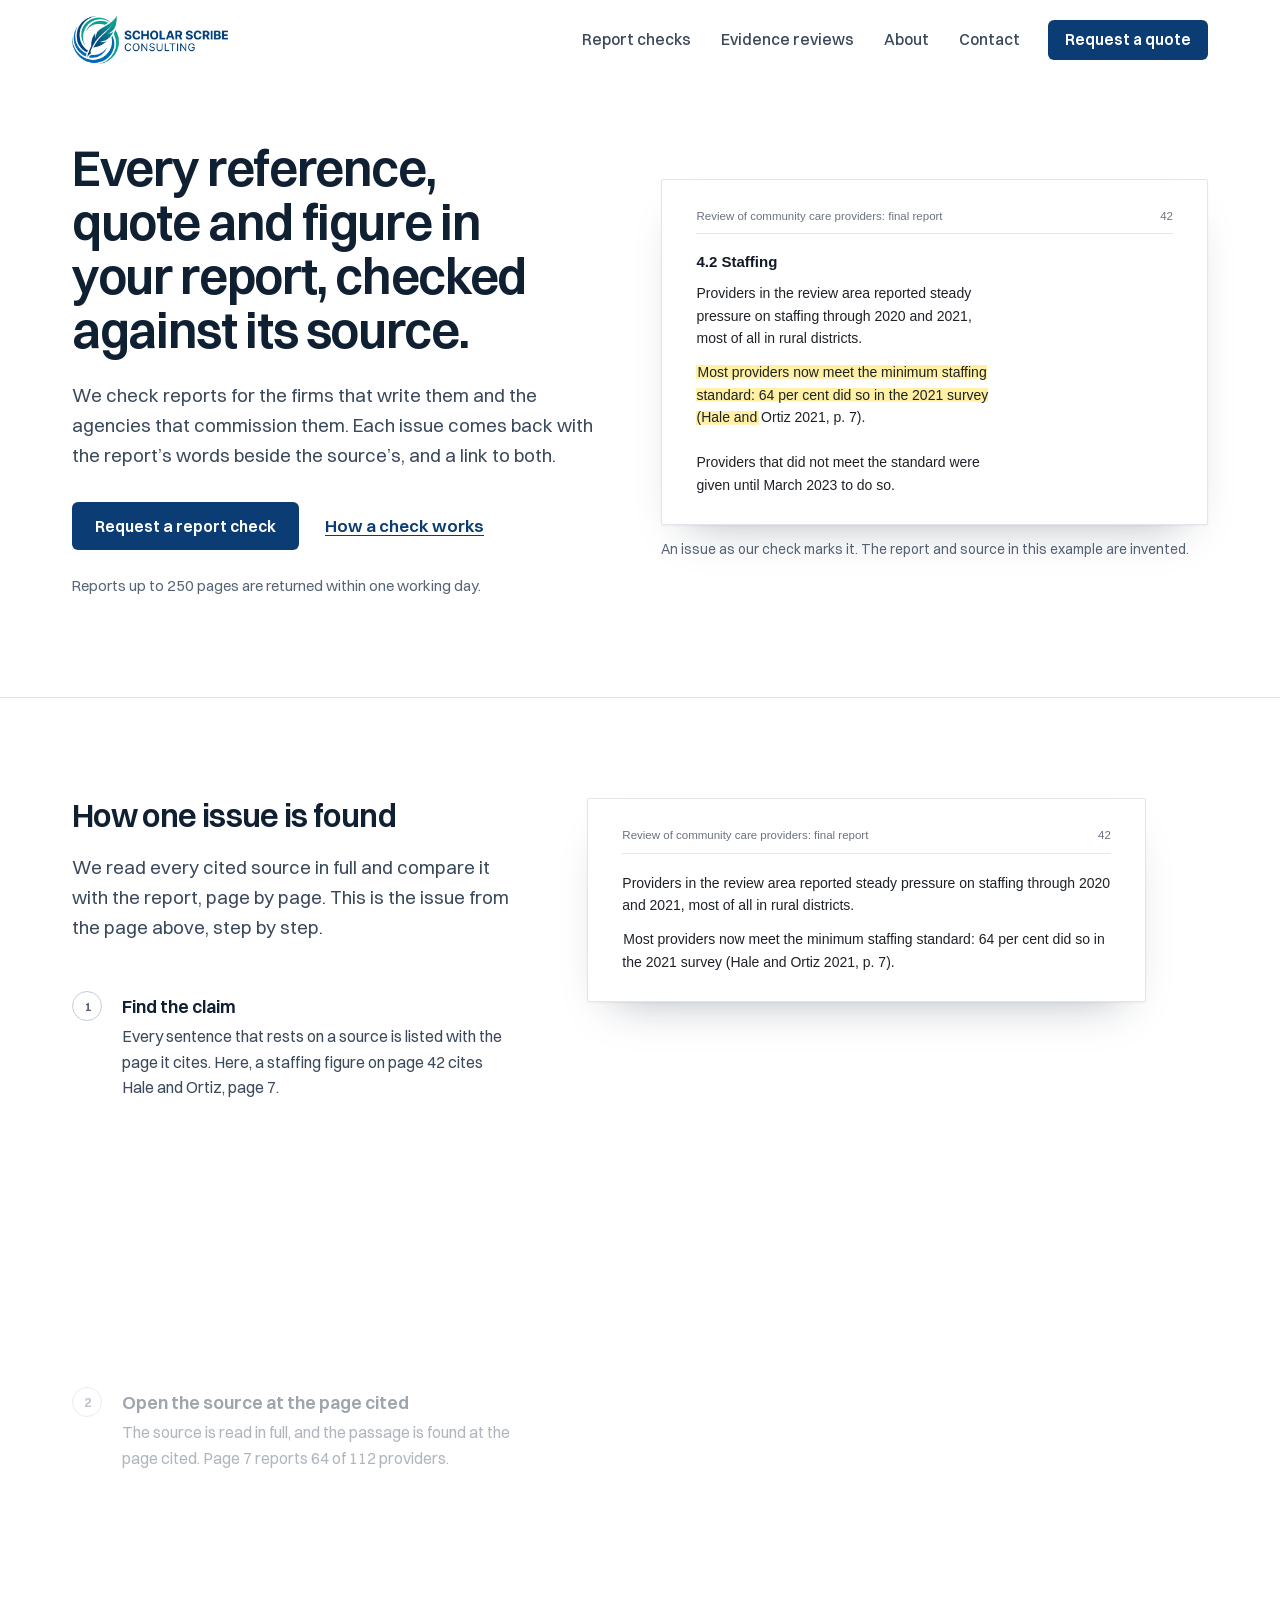
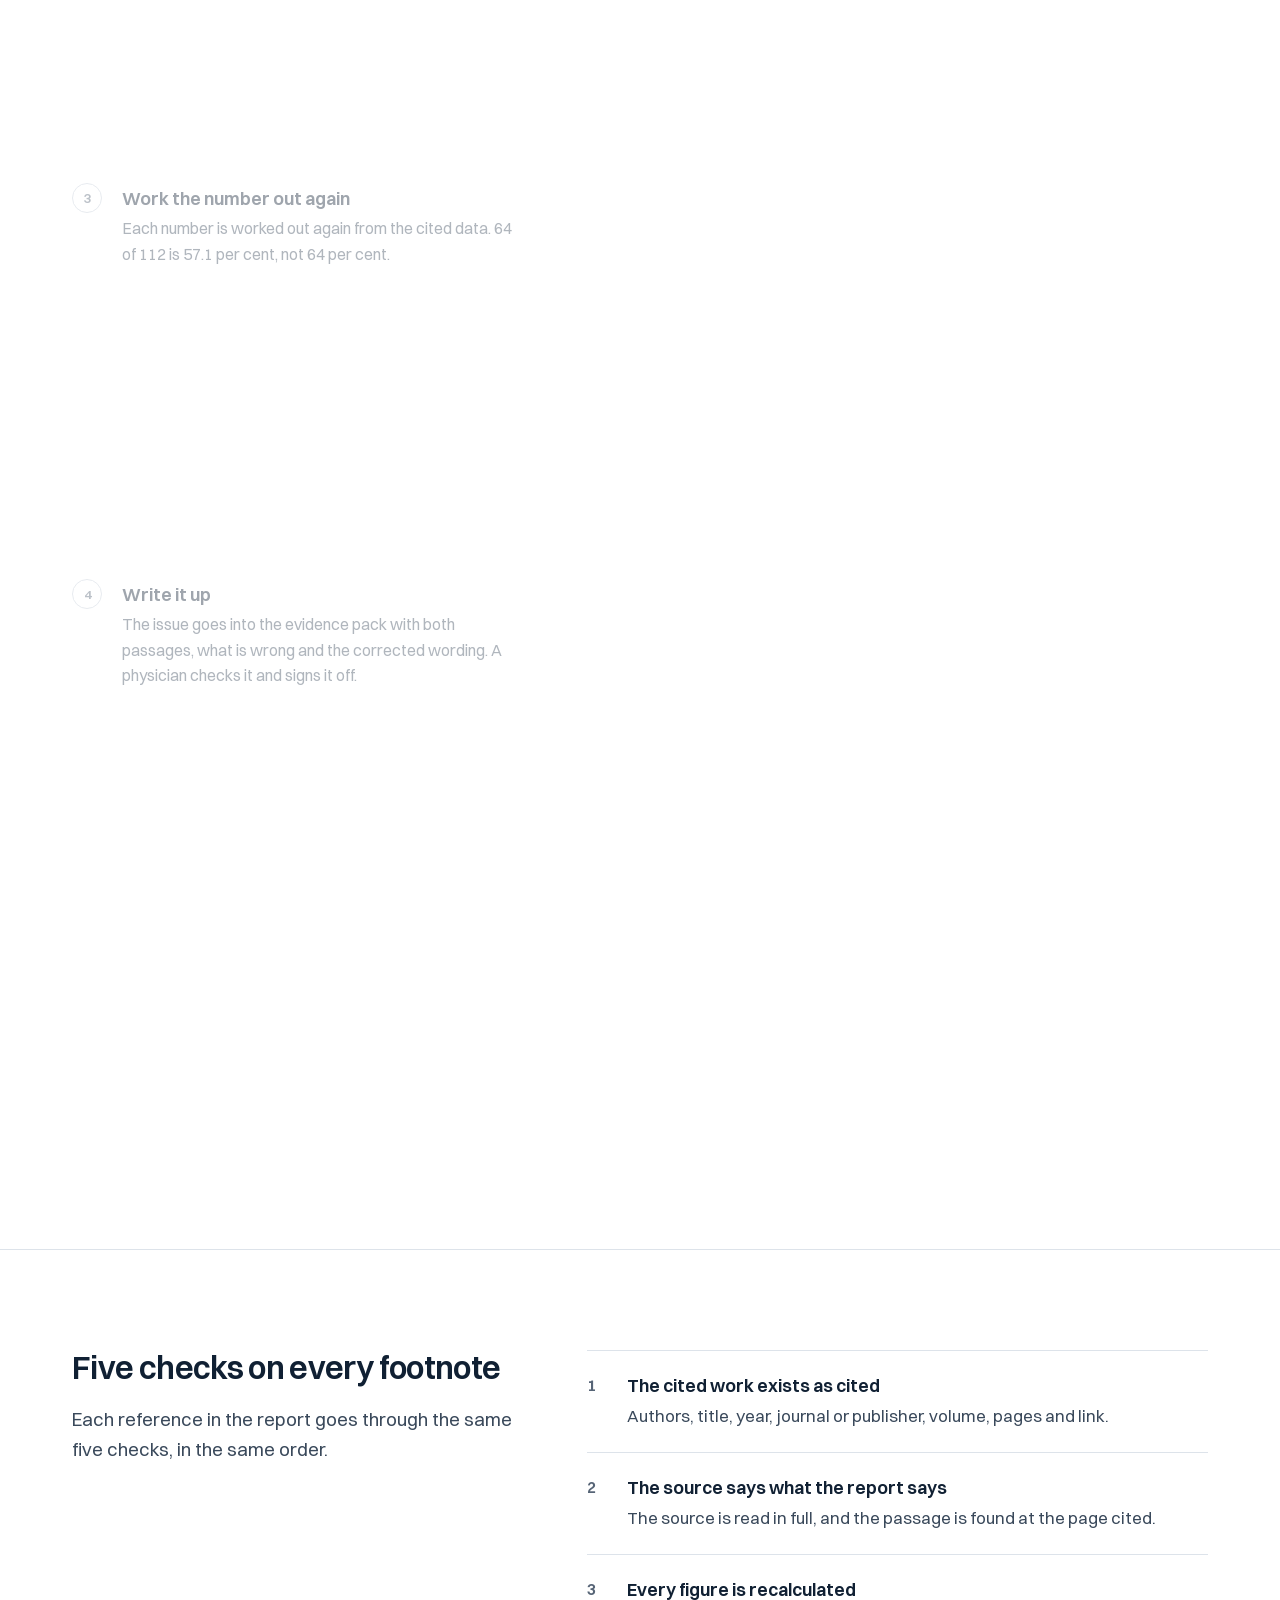
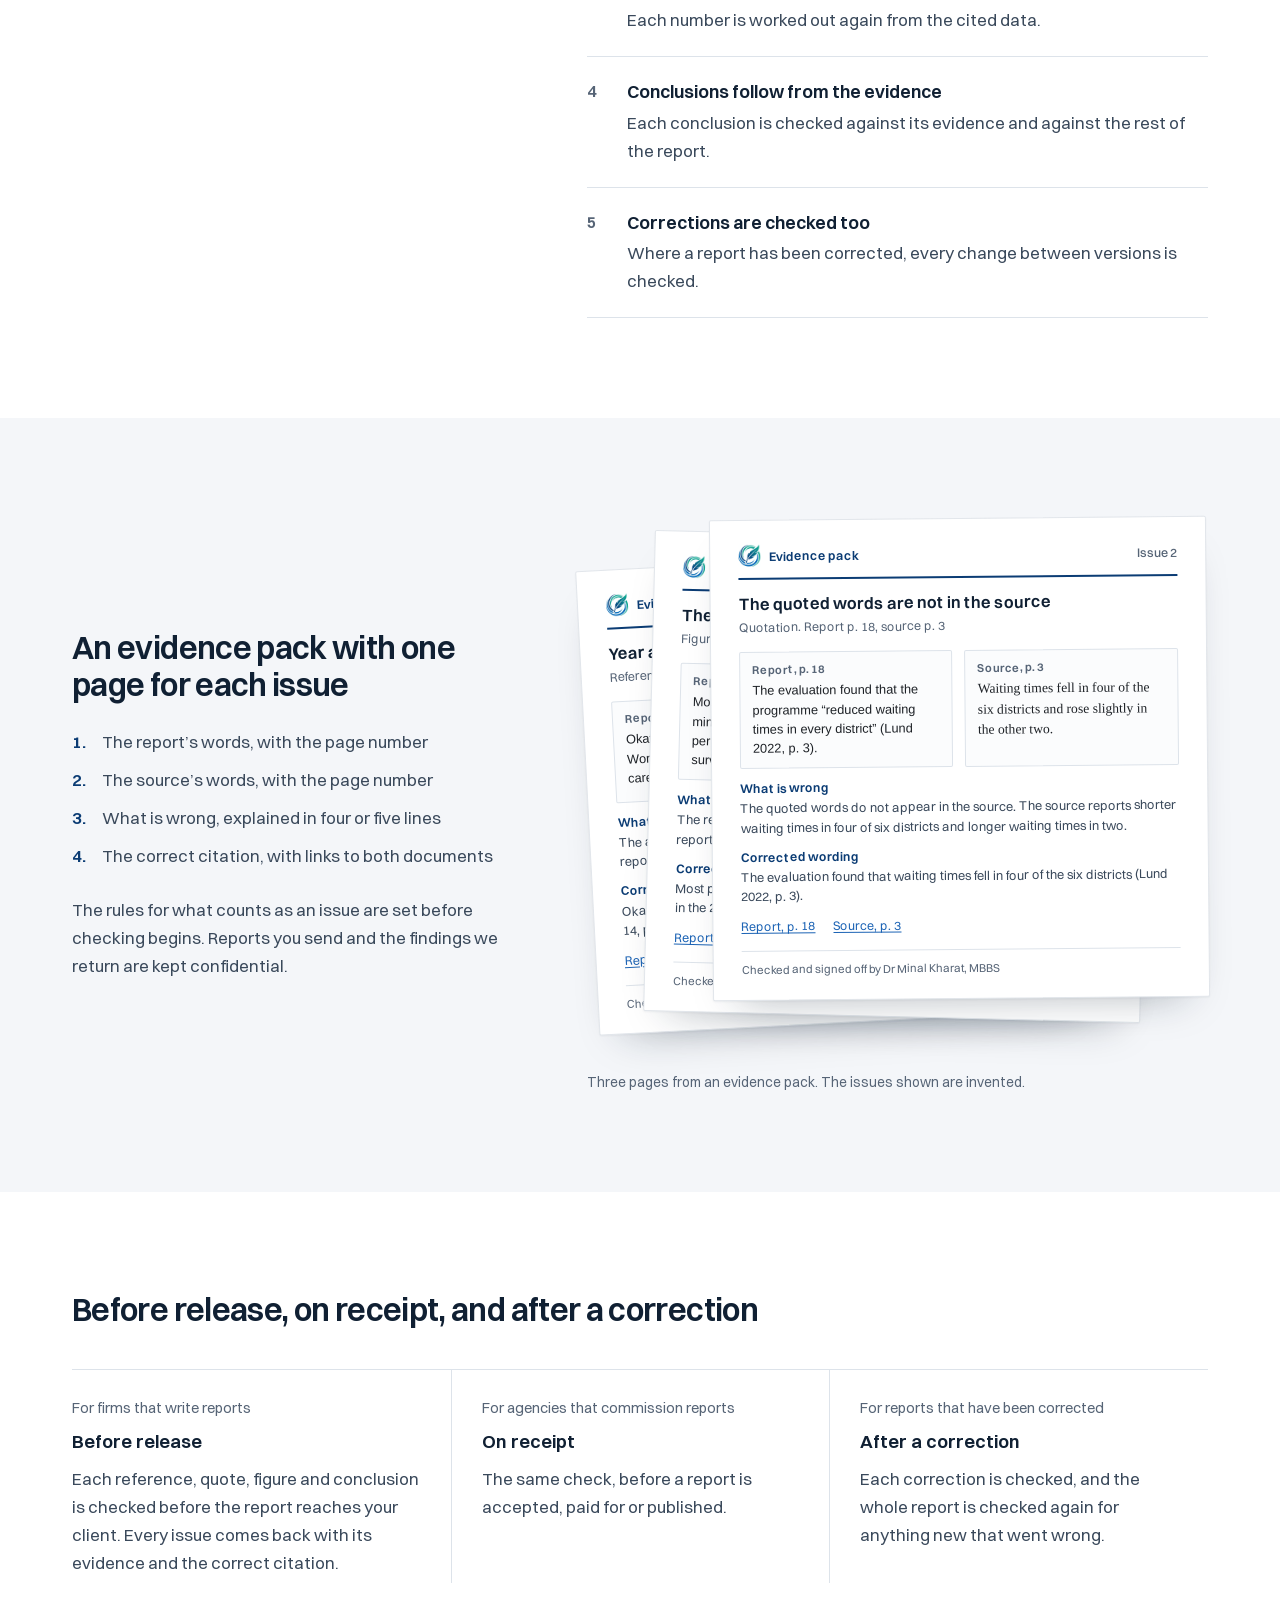
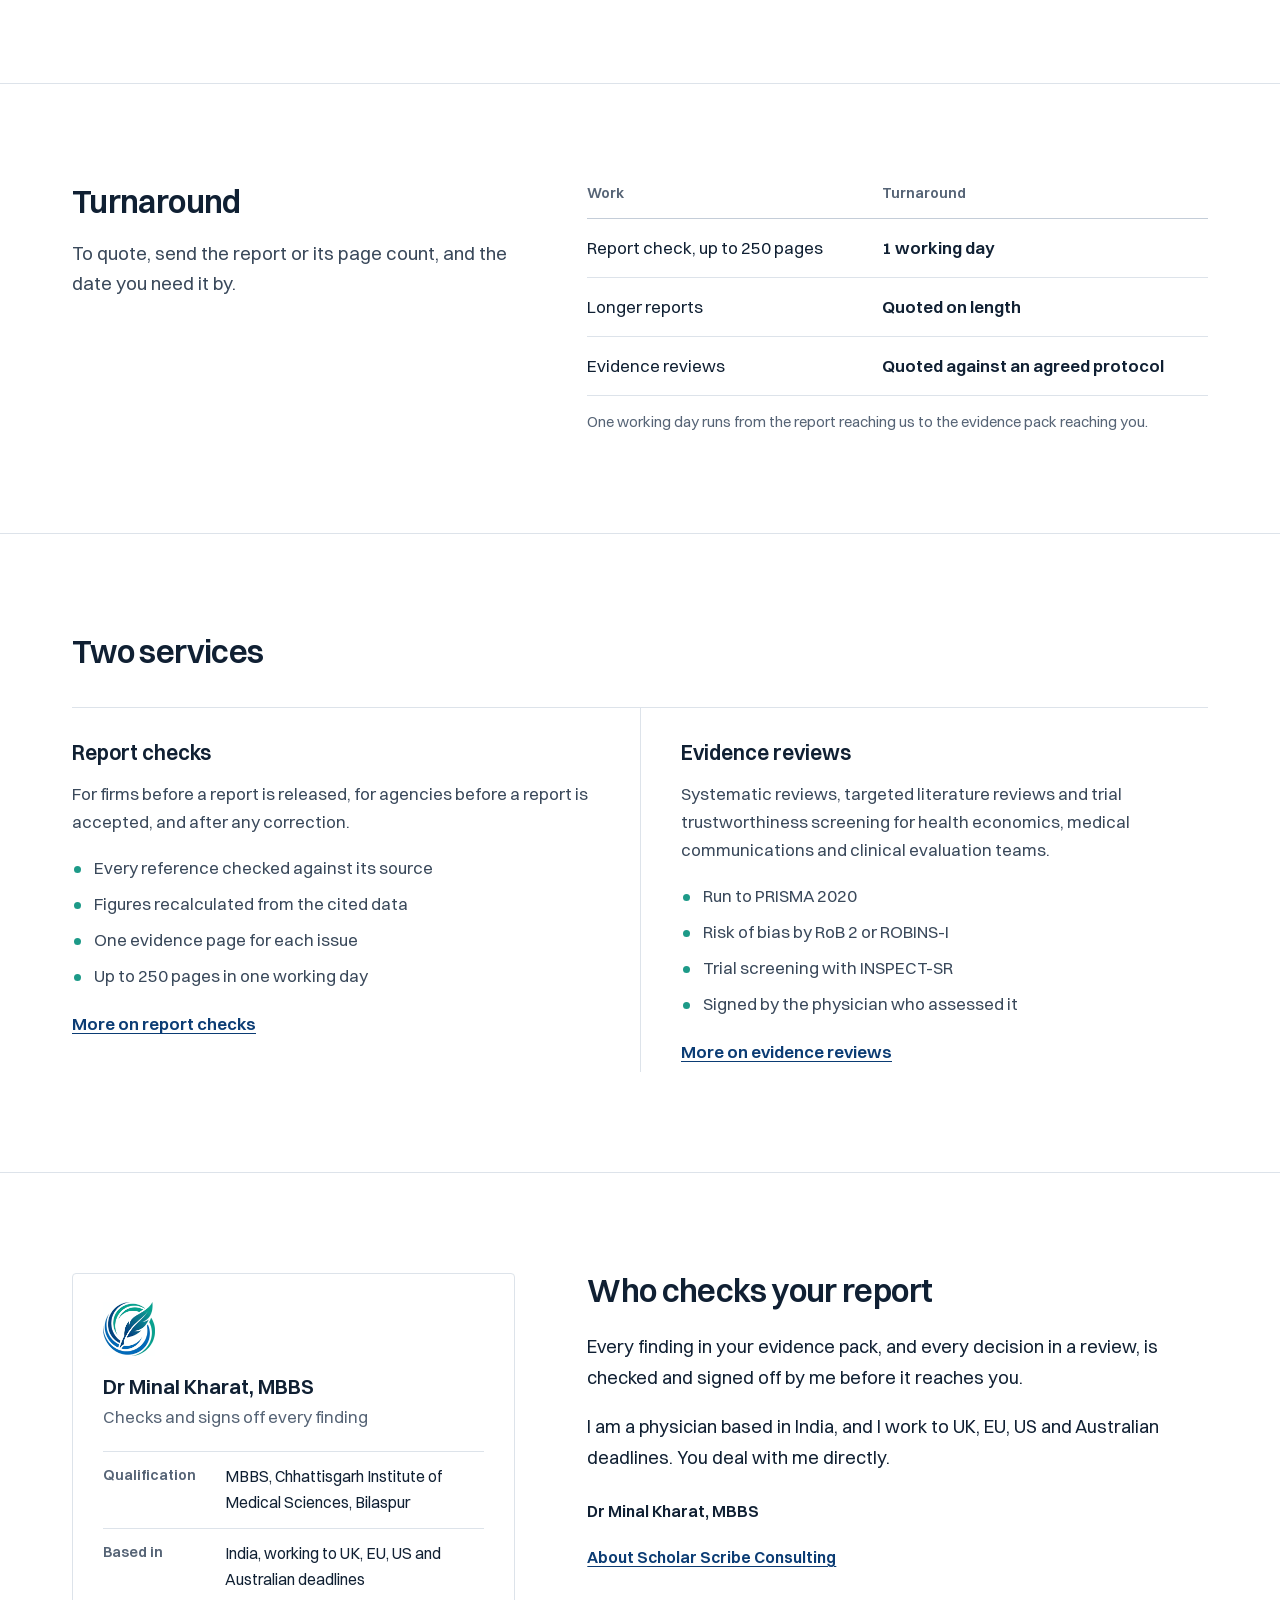
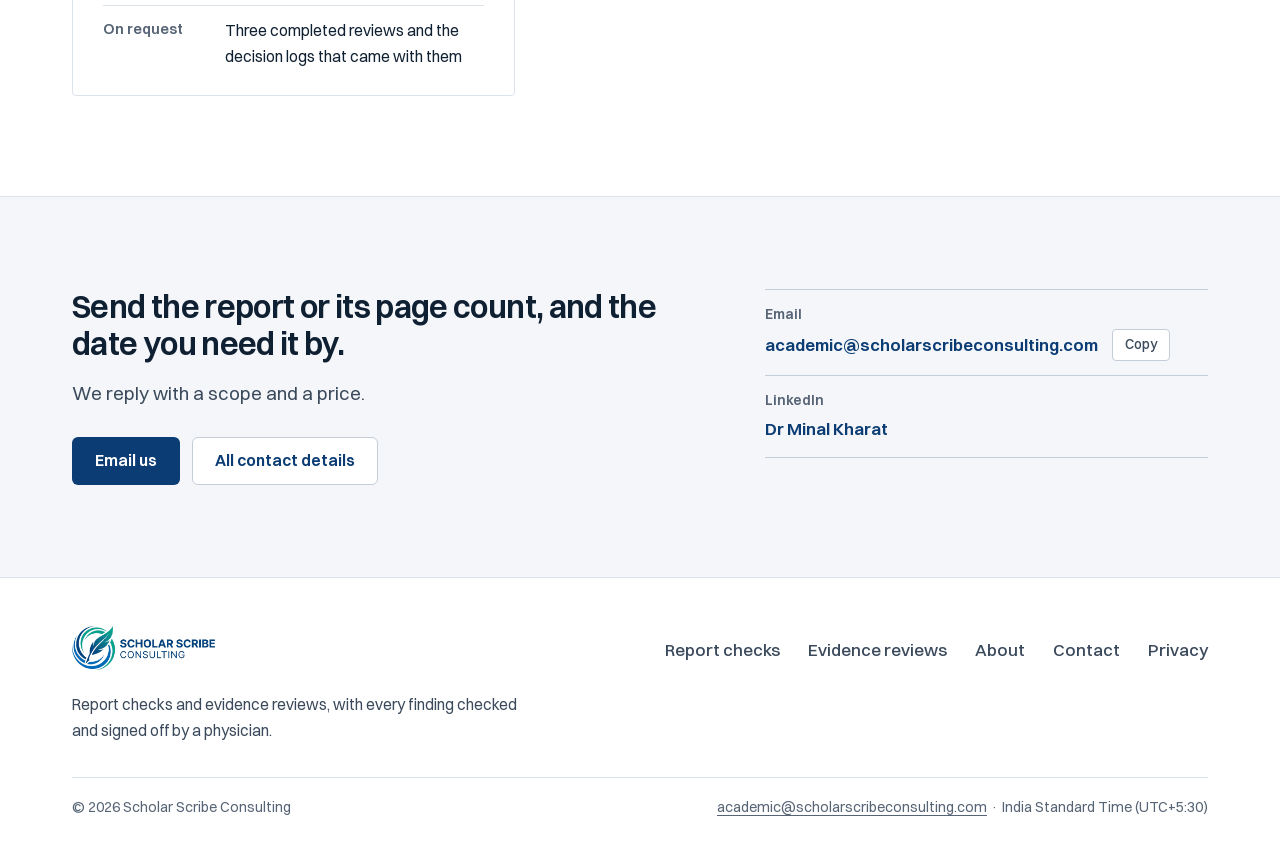
==== commit 9d9fcb63: "Take the phone number off the site; email only Co-Authored-By: Claude Opus 5.5 <noreply@anthropic.co" ====
--- a/index.html
+++ b/index.html
@@ -23,7 +23,7 @@
 <script src="/assets/vendor/gsap.min.js" defer></script>
 <script src="/assets/vendor/SplitText.min.js" defer></script>
 <script src="/assets/js/site.js" defer></script>
-<script type="application/ld+json">{"@context":"https://schema.org","@type":"ProfessionalService","name":"Scholar Scribe Consulting","url":"https://scholarscribeconsulting.com/","logo":"https://scholarscribeconsulting.com/logo.png","image":"https://scholarscribeconsulting.com/preview.jpg","email":"academic@scholarscribeconsulting.com","telephone":"","description":"Report checks and evidence reviews.","sameAs":["https://www.linkedin.com/in/minal-kharat-a1a877168"]}</script>
+<script type="application/ld+json">{"@context":"https://schema.org","@type":"ProfessionalService","name":"Scholar Scribe Consulting","url":"https://scholarscribeconsulting.com/","logo":"https://scholarscribeconsulting.com/logo.png","image":"https://scholarscribeconsulting.com/preview.jpg","email":"academic@scholarscribeconsulting.com","description":"Report checks and evidence reviews.","sameAs":["https://www.linkedin.com/in/minal-kharat-a1a877168"]}</script>
 </head>
 <body>
 <!--#header-->
@@ -297,7 +297,6 @@
       </div>
       <div class="reach rv">
         <div class="reach__row"><small>Email</small><span class="reach__mail"><a href="mailto:academic@scholarscribeconsulting.com">academic@scholarscribeconsulting.com</a><button class="copy-btn" type="button" data-copy="academic@scholarscribeconsulting.com">Copy</button></span></div>
-        <div class="reach__row"><small>Phone</small><a href="tel:"></a></div>
         <div class="reach__row"><small>LinkedIn</small><a href="https://www.linkedin.com/in/minal-kharat-a1a877168" target="_blank" rel="noopener">Dr Minal Kharat</a></div>
       </div>
     </div>
@@ -323,7 +322,7 @@
     </div>
     <div class="footer__bottom">
       <span>&copy; 2026 Scholar Scribe Consulting</span>
-      <span><a href="mailto:academic@scholarscribeconsulting.com">academic@scholarscribeconsulting.com</a> &middot; <a href="tel:"></a> &middot; India Standard Time (UTC+5:30)</span>
+      <span><a href="mailto:academic@scholarscribeconsulting.com">academic@scholarscribeconsulting.com</a> &middot; India Standard Time (UTC+5:30)</span>
     </div>
   </div>
 </footer>
--- a/assets/css/site.css
+++ b/assets/css/site.css
@@ -329,6 +329,12 @@
 @media (prefers-reduced-motion: reduce) {
   .rv, .papers .sheet, .how *, .how *::after { transition: none !important; }
 }
+
+/* wide screens: a wider page, and everything scaled up a little so the sides do not sit empty */
+@media (min-width: 1500px) { :root { --maxw: 1280px; } body { zoom: 1.06; } }
+@media (min-width: 1680px) { :root { --maxw: 1320px; } body { zoom: 1.12; } }
+@media (min-width: 1900px) { body { zoom: 1.18; } }
+@media (min-width: 2400px) { body { zoom: 1.32; } }
 
 /* desktop without the scrolling desk: keep the finished issue page in view beside the steps */
 @media (min-width: 1024px) {
